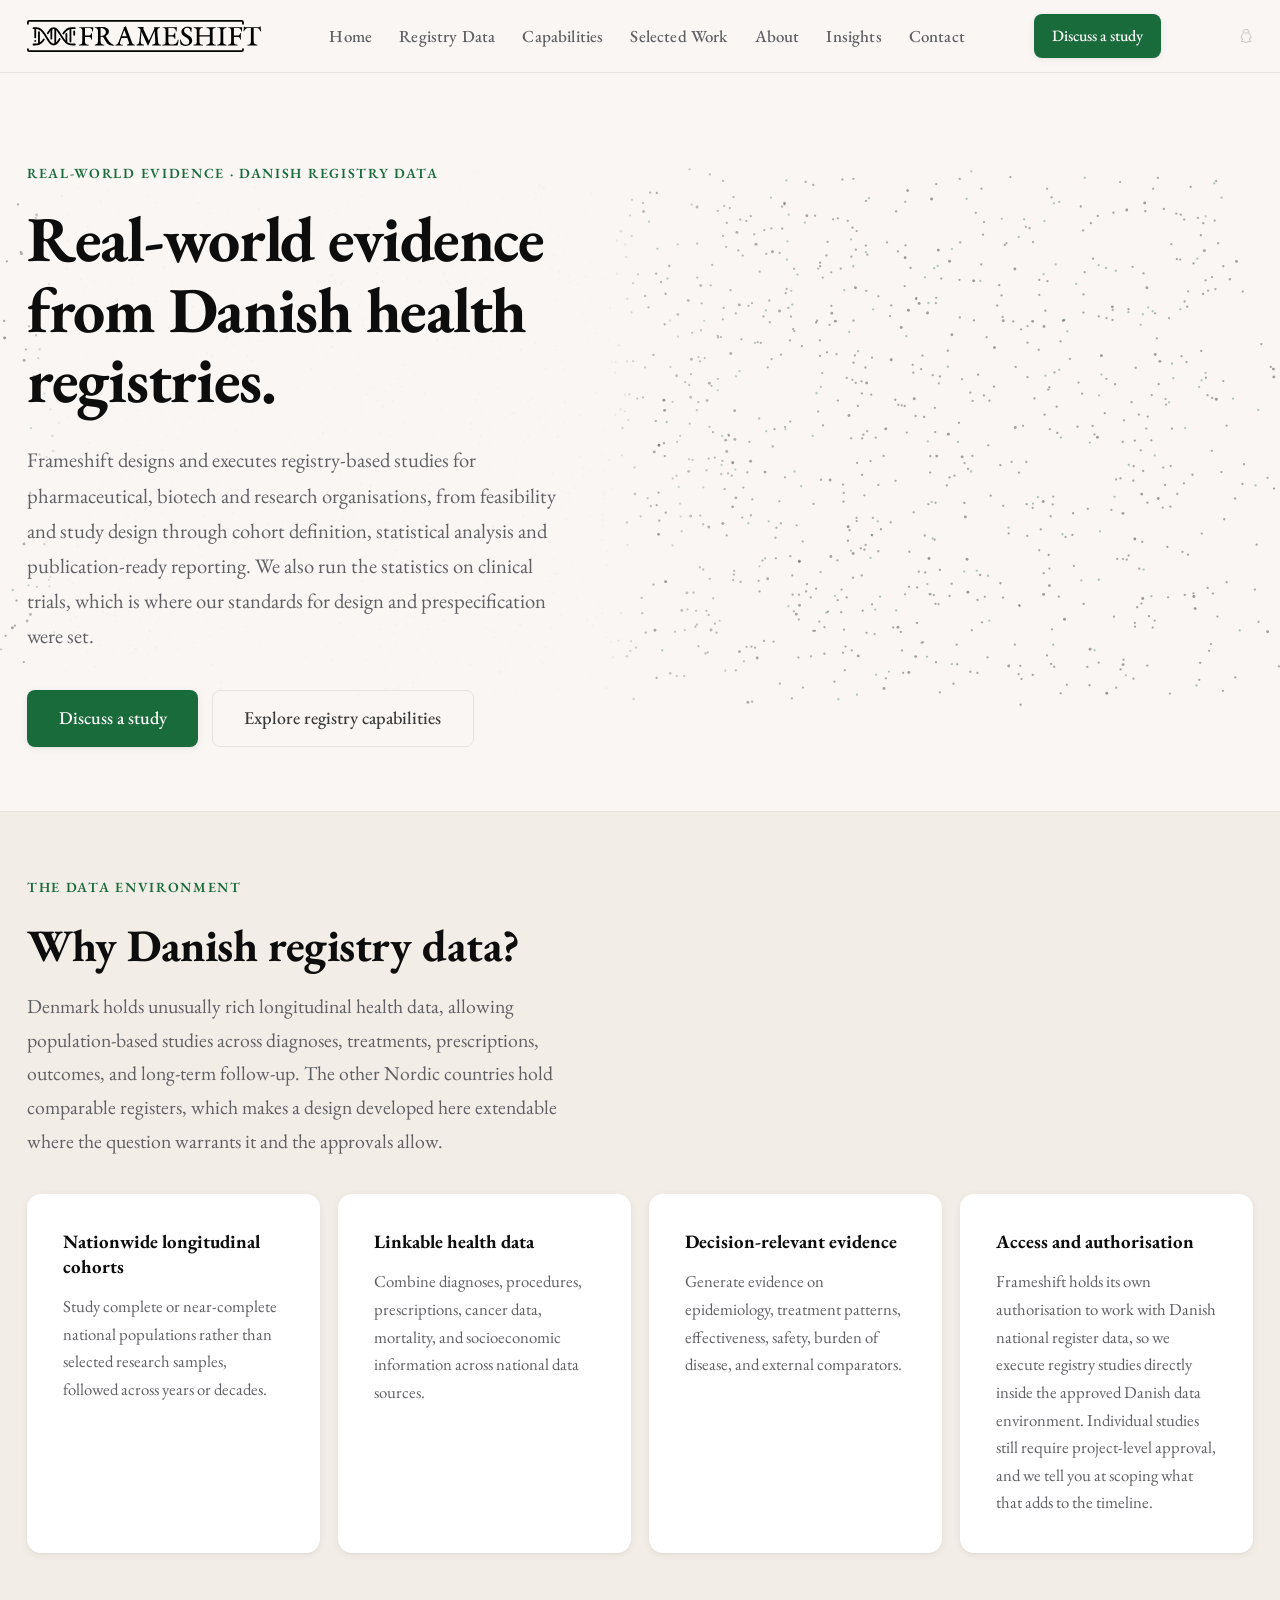
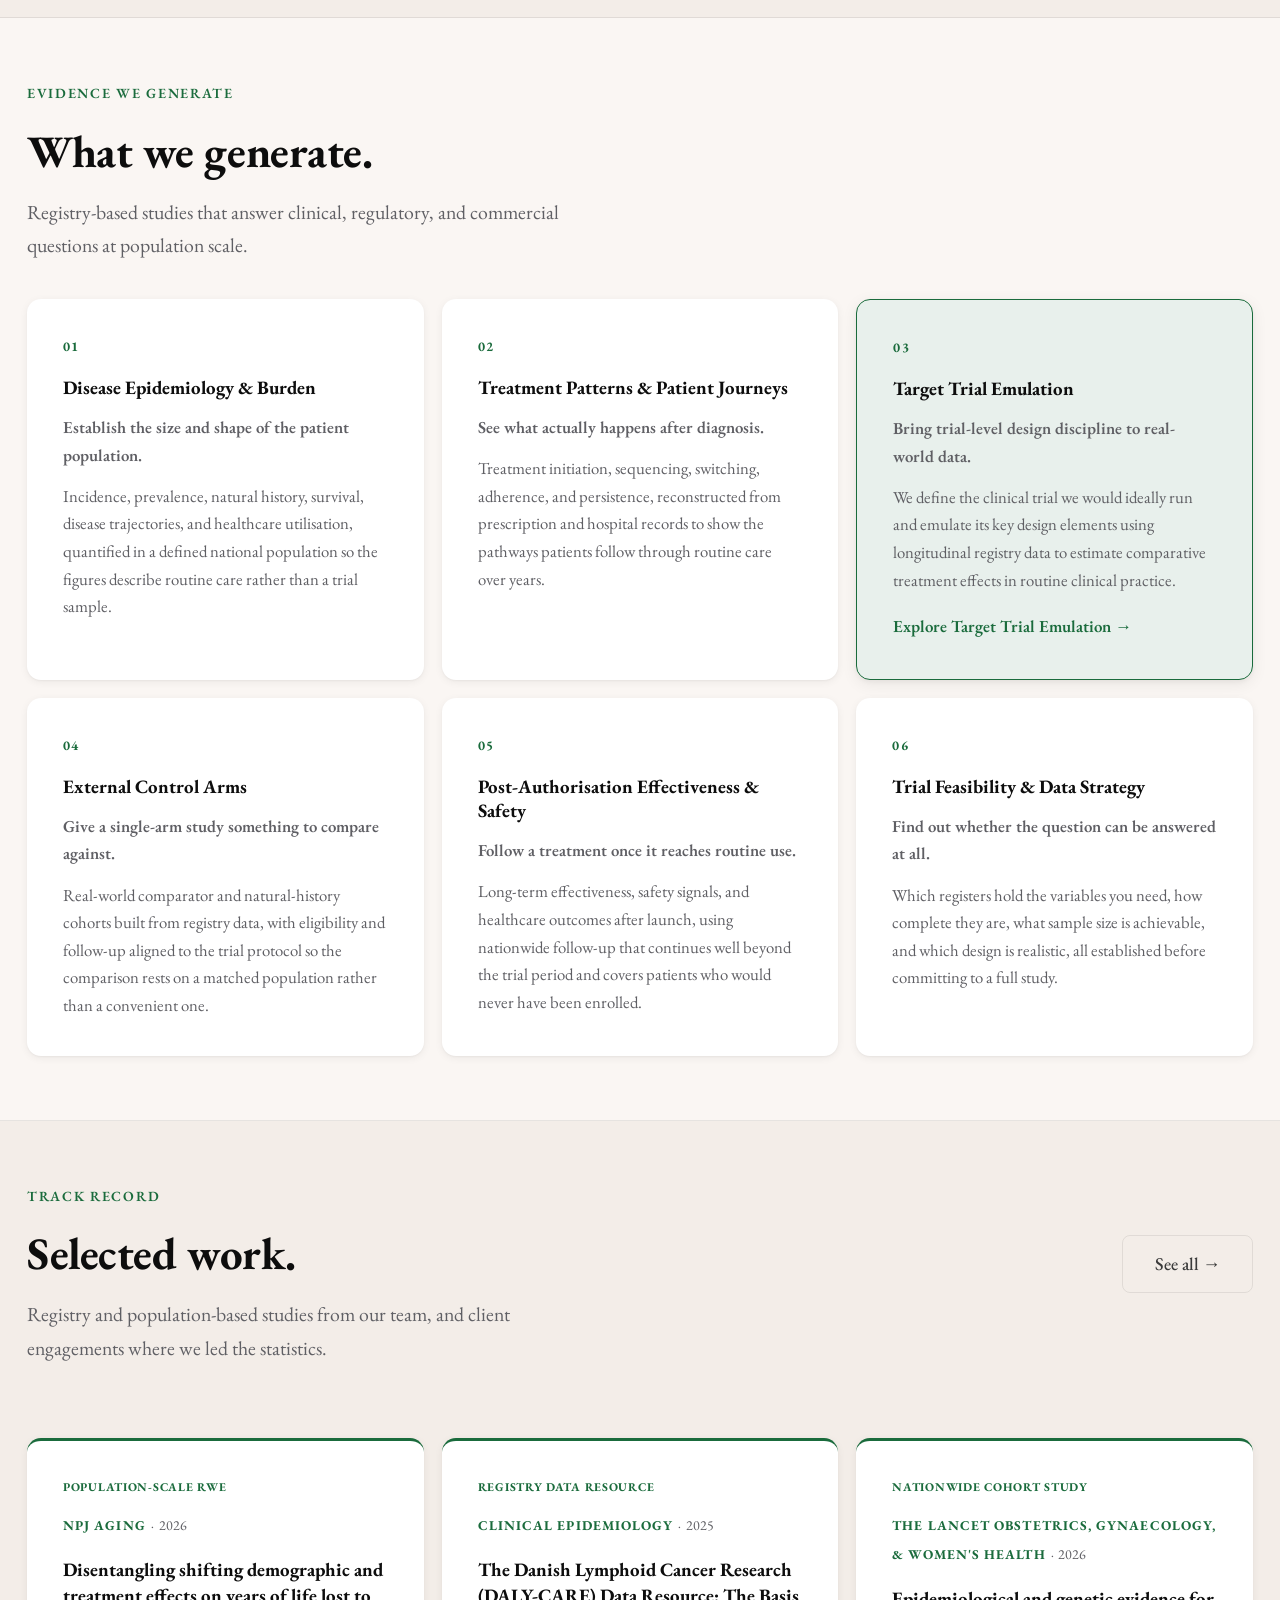
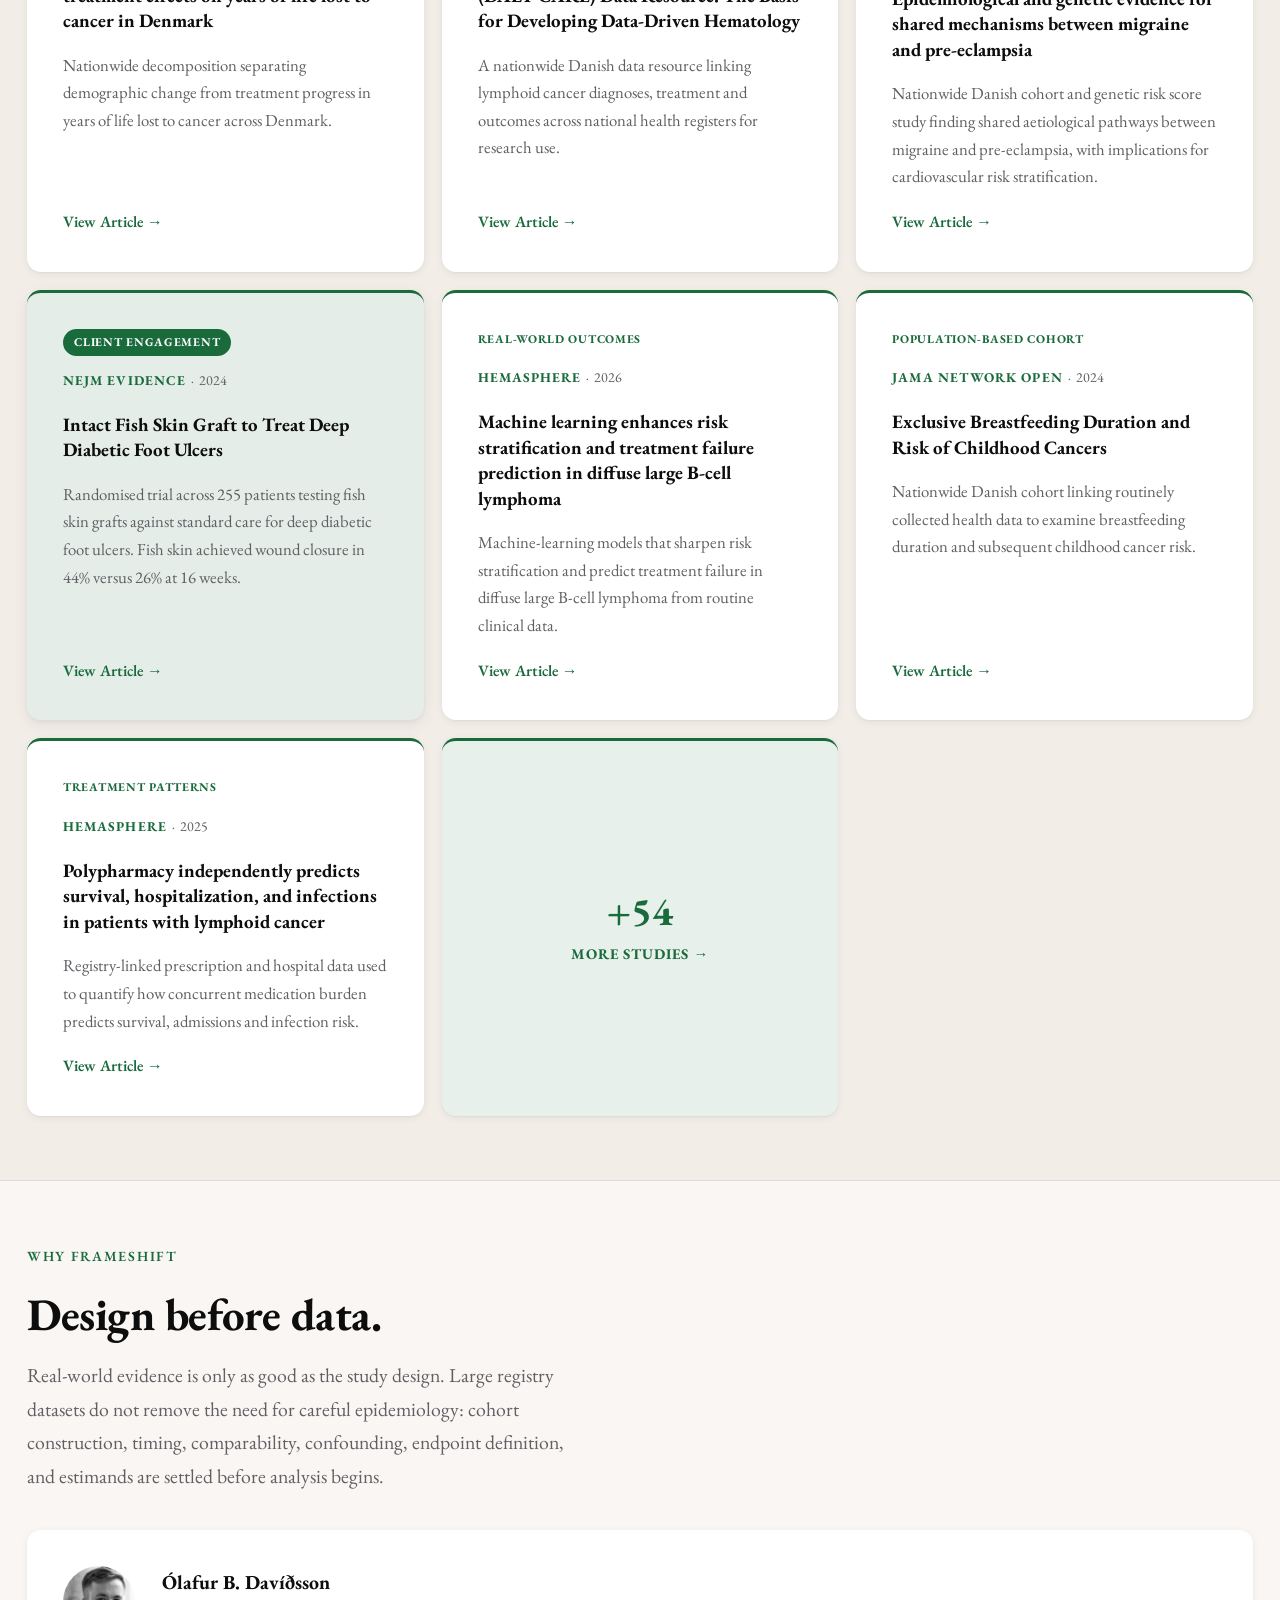
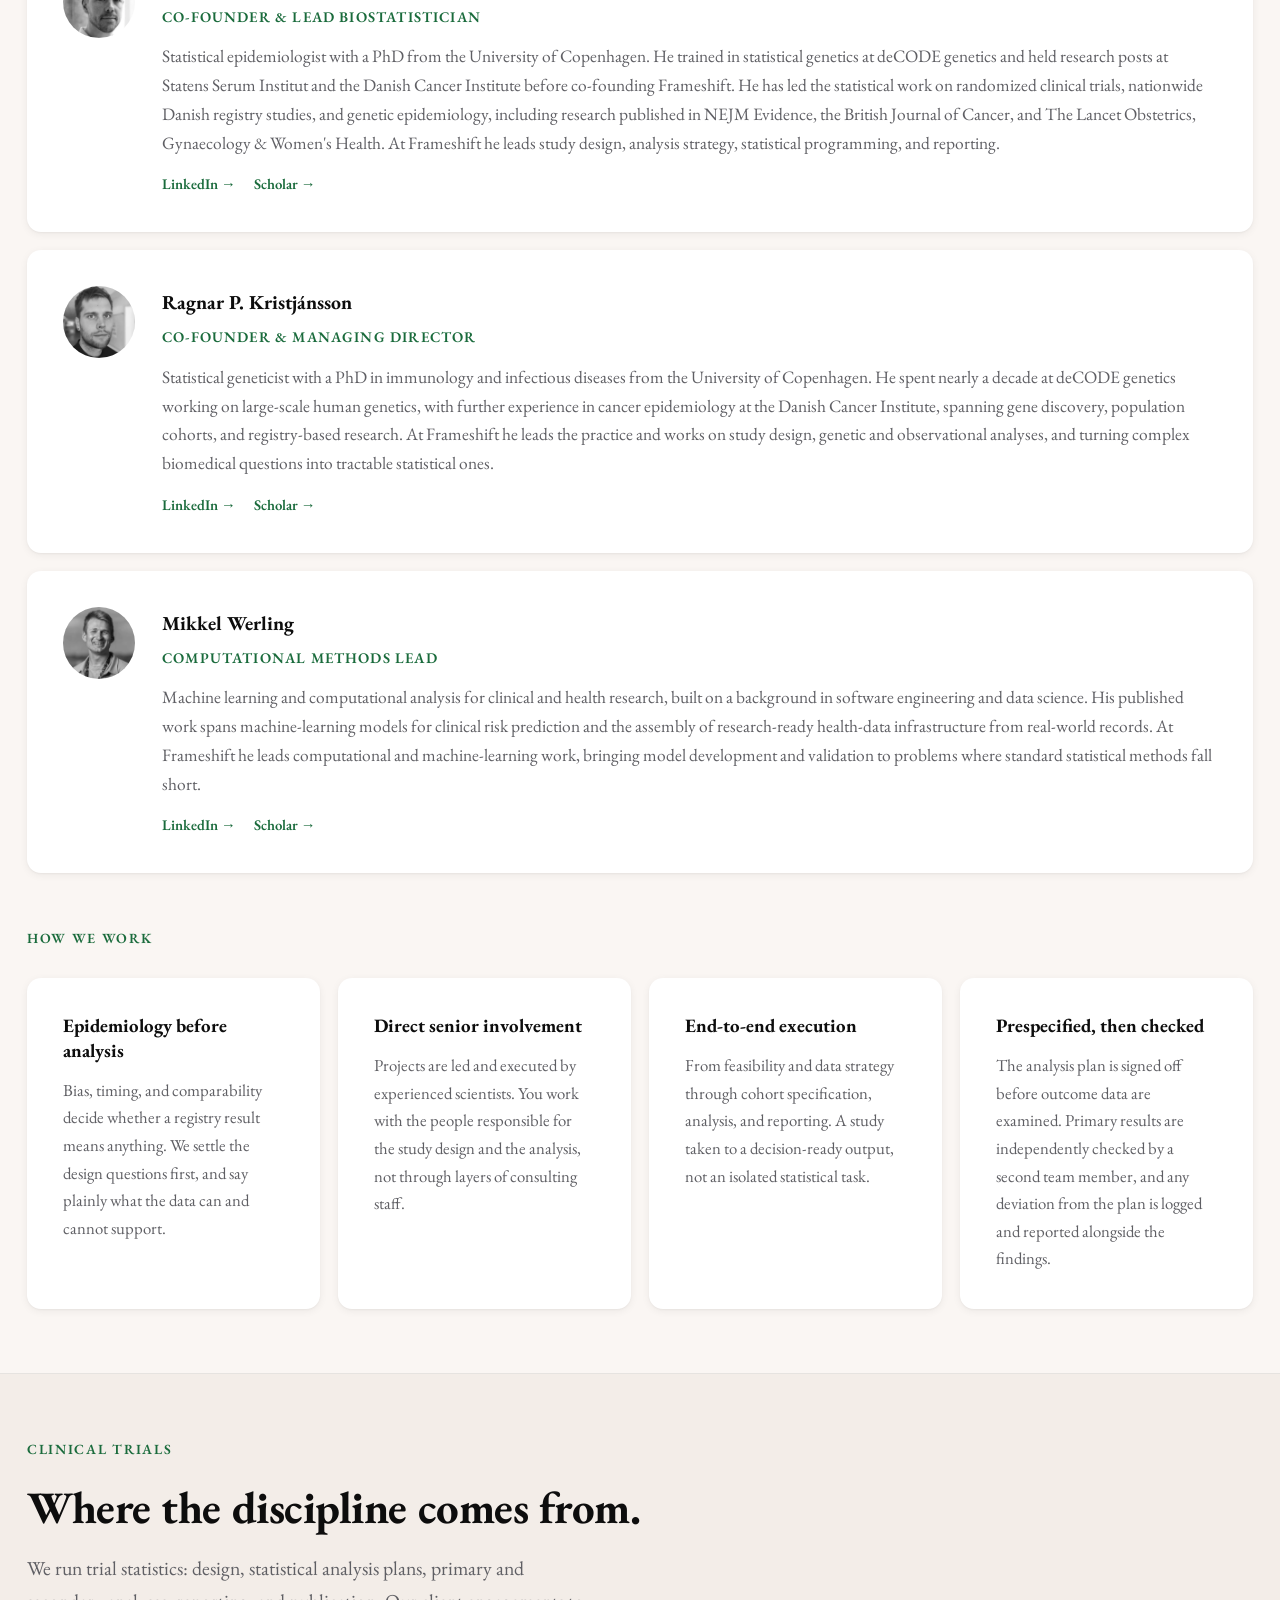
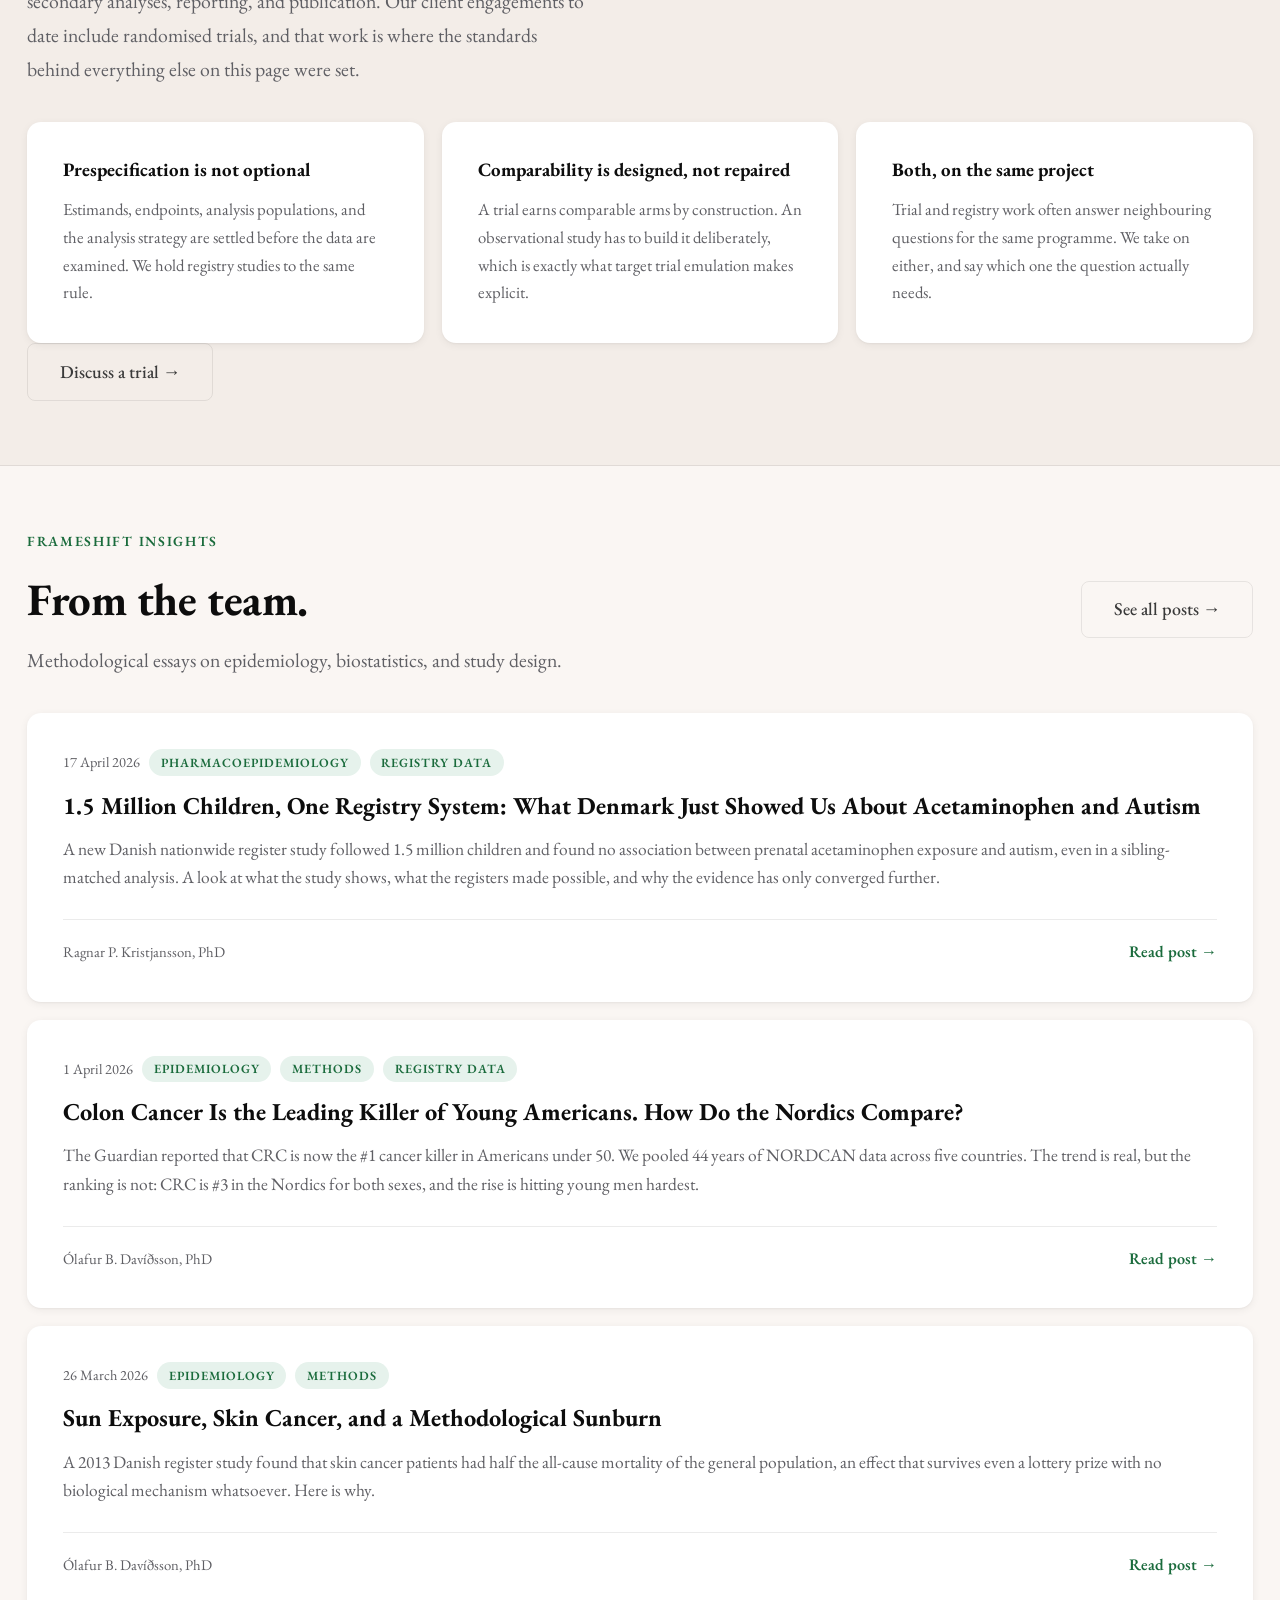
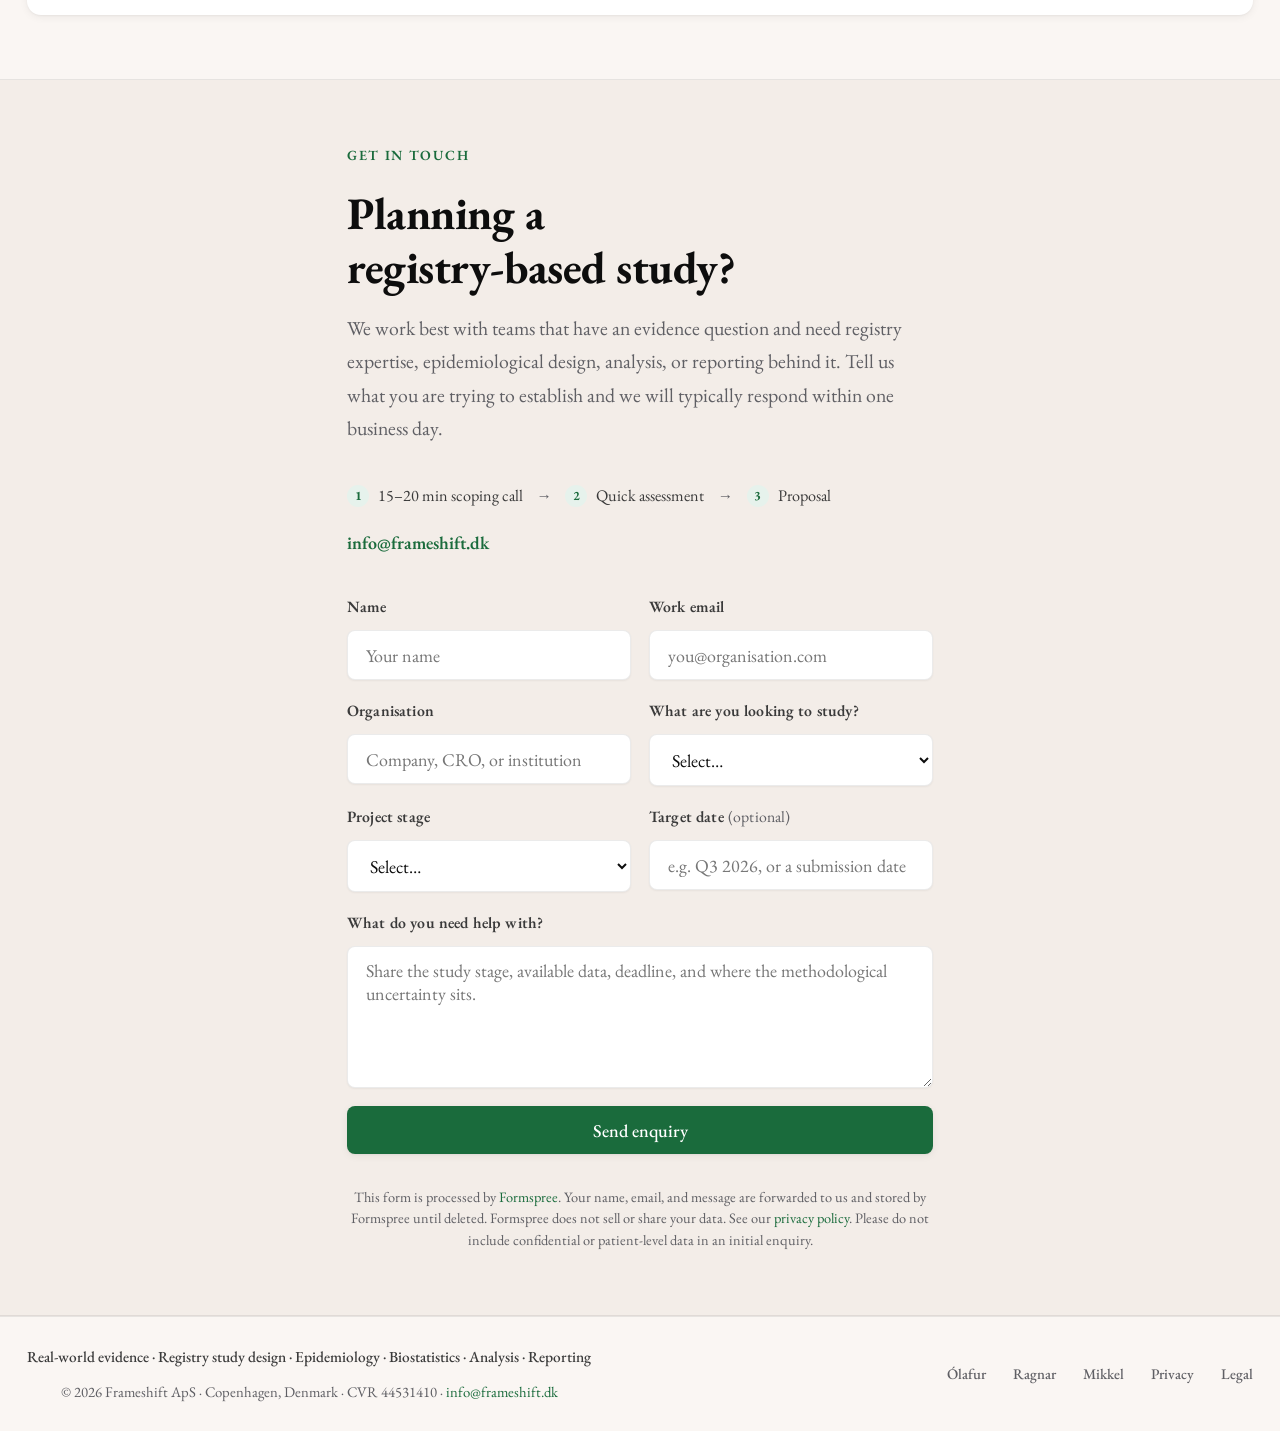
==== index.html @ d69891e0 "Fix two page-breaking defects and remove an overclaiming sentence Two P0s found by an independent sw" ====
<!DOCTYPE html>
<html lang="en">
<head>
<meta charset="UTF-8">
<meta name="viewport" content="width=device-width, initial-scale=1.0">
<meta name="description" content="Frameshift generates real-world evidence from Danish health registries, with particular expertise in target trial emulation and trial-inspired observational study design.">
<title>Danish Registry Studies & Real-World Evidence | Frameshift</title>
<link rel="canonical" href="https://frameshift.dk/">
<link rel="stylesheet" href="styles.css">
<link rel="icon" type="image/x-icon" href="favicon.ico">
<link rel="icon" type="image/png" sizes="32x32" href="favicon-32.png">
<link rel="apple-touch-icon" href="apple-touch-icon.png">
<meta property="og:title" content="Danish Registry Studies & Real-World Evidence | Frameshift">
<meta property="og:description" content="Frameshift generates real-world evidence from Danish health registries, with particular expertise in target trial emulation and trial-inspired observational study design.">
<meta property="og:type" content="website">
<meta property="og:url" content="https://frameshift.dk/">
<meta property="og:image" content="https://frameshift.dk/apple-touch-icon.png">

<!-- ─── ANIMATION ADDITIONS ONLY ─── -->
<style>
/* ---------- Nav scroll state ---------- */
.site-header {
  transition:
    background 0.35s ease,
    box-shadow 0.35s ease,
    border-color 0.35s ease;
}
.site-header.scrolled {
  background: rgba(250, 246, 243, 0.97);
  box-shadow: 0 2px 20px rgba(0, 0, 0, 0.07);
  border-bottom-color: rgba(0, 0, 0, 0.13);
}

/* ---------- Scroll-reveal ---------- */
.reveal {
  opacity: 0;
  transform: translateY(44px);
  transition: opacity 0.7s cubic-bezier(0.22, 1, 0.36, 1),
              transform 0.7s cubic-bezier(0.22, 1, 0.36, 1);
}
.reveal.visible {
  opacity: 1;
  transform: none;
}
/* Stagger helpers */
.reveal-d1 { transition-delay: 0.12s; }
.reveal-d2 { transition-delay: 0.24s; }
.reveal-d3 { transition-delay: 0.36s; }

/* ---------- Card hover lift ---------- */
.team-card,
.why-card,
.post-card,
.research-card,
.service-card {
  transition:
    transform 0.28s cubic-bezier(0.22, 1, 0.36, 1),
    box-shadow 0.28s cubic-bezier(0.22, 1, 0.36, 1);
}

.team-card:hover,
.post-card:hover,
.research-card:hover {
  transform: translateY(-10px);
  box-shadow: 0 20px 48px rgba(28, 28, 26, 0.14);
}

.why-card:hover,
.service-card:hover {
  transform: translateY(-6px);
  box-shadow: 0 14px 32px rgba(28, 28, 26, 0.11);
}
</style>
<!-- Without JS the reveal observer never runs and everything below the hero
     would stay at opacity:0. Show it all instead. -->
<noscript><style>.reveal{opacity:1!important;transform:none!important}</style></noscript>
<!-- ─────────────────────────────────── -->
</head>
<body>

<header class="site-header">
  <div class="container">
    <a href="#home" class="site-logo">
      <img src="logo.svg" alt="Frameshift">
    </a>
    <button class="nav-toggle" aria-label="Toggle navigation">
      <span></span><span></span><span></span>
    </button>
    <nav class="site-nav">
      <a href="#home">Home</a>
      <a href="#registry-data">Registry Data</a>
      <a href="#services">Capabilities</a>
      <a href="#research">Selected Work</a>
      <a href="#about">About</a>
      <a href="#posts">Insights</a>
      <a href="#contact">Contact</a>
      <a class="nav-mobile-cta" href="#contact">Discuss a study</a>
    </nav>
    <a href="#contact" class="btn btn--primary nav-cta">Discuss a study</a>
    <button class="ghost-toggle" aria-label="Toggle dark mode">
      <img src="ghost.webp" alt="">
    </button>
  </div>
</header>

<!-- HOME -->
<section id="home" class="hero">
  <div class="hero-visual" aria-hidden="true">
    <!-- Animated particle canvas mounts here when JS + wide-enough viewport. -->
    <div id="hero-anim" class="hero-anim"></div>
    <!-- Fallback for no-JS / mobile: a static bell curve echoing the animation. Hidden by hero-mount.js when canvas mounts. -->
    <img src="hero-bell.png" alt="" loading="lazy">
  </div>
  <div class="container hero-layout">
    <div class="hero-content">
      <p class="eyebrow">Real-world evidence · Danish registry data</p>
      <h1 class="hero-title">Real-world evidence from Danish health registries.</h1>
      <p class="hero-sub">Frameshift designs and executes registry-based studies for pharmaceutical, biotech and research organisations, from feasibility and study design through cohort definition, statistical analysis and publication-ready reporting. We also run the statistics on clinical trials, which is where our standards for design and prespecification were set.</p>
      <div class="hero-actions">
        <a href="#contact" class="btn btn--primary">Discuss a study</a>
        <a href="#registry-data" class="btn btn--ghost">Explore registry capabilities</a>
      </div>
    </div>
  </div>
</section>

<!-- REGISTRY DATA -->
<section id="registry-data" class="section section--tinted">
  <div class="container">
    <p class="eyebrow">The data environment</p>
    <h2 class="section-title">Why Danish registry data?</h2>
    <p class="section-lead">Denmark holds unusually rich longitudinal health data, allowing population-based studies across diagnoses, treatments, prescriptions, outcomes, and long-term follow-up. The other Nordic countries hold comparable registers, which makes a design developed here extendable where the question warrants it and the approvals allow.</p>
    <div class="why-grid">
      <div class="why-card reveal">
        <h3>Nationwide longitudinal cohorts</h3>
        <p>Study complete or near-complete national populations rather than selected research samples, followed across years or decades.</p>
      </div>
      <div class="why-card reveal reveal-d1">
        <h3>Linkable health data</h3>
        <p>Combine diagnoses, procedures, prescriptions, cancer data, mortality, and socioeconomic information across national data sources.</p>
      </div>
      <div class="why-card reveal reveal-d2">
        <h3>Decision-relevant evidence</h3>
        <p>Generate evidence on epidemiology, treatment patterns, effectiveness, safety, burden of disease, and external comparators.</p>
      </div>
      <div class="why-card reveal reveal-d3">
        <h3>Access and authorisation</h3>
        <p>Frameshift holds its own authorisation to work with Danish national register data, so we execute registry studies directly inside the approved Danish data environment. Individual studies still require project-level approval, and we tell you at scoping what that adds to the timeline.</p>
      </div>
    </div>
  </div>
</section>

<!-- SERVICES -->
<section id="services" class="section">
  <div class="container">
    <p class="eyebrow">Evidence we generate</p>
    <h2 class="section-title">What we generate.</h2>
    <p class="section-lead">Registry-based studies that answer clinical, regulatory, and commercial questions at population scale.</p>
    <div class="services-grid">
      <div class="service-card reveal">
        <span class="service-num">01</span>
        <h3>Disease Epidemiology &amp; Burden</h3>
        <p class="service-lead">Establish the size and shape of the patient population.</p>
        <p>Incidence, prevalence, natural history, survival, disease trajectories, and healthcare utilisation, quantified in a defined national population so the figures describe routine care rather than a trial sample.</p>
      </div>
      <div class="service-card reveal reveal-d1">
        <span class="service-num">02</span>
        <h3>Treatment Patterns &amp; Patient Journeys</h3>
        <p class="service-lead">See what actually happens after diagnosis.</p>
        <p>Treatment initiation, sequencing, switching, adherence, and persistence, reconstructed from prescription and hospital records to show the pathways patients follow through routine care over years.</p>
      </div>
      <div class="service-card service-card--featured reveal reveal-d2">
        <span class="service-num">03</span>
        <h3>Target Trial Emulation</h3>
        <p class="service-lead">Bring trial-level design discipline to real-world data.</p>
        <p>We define the clinical trial we would ideally run and emulate its key design elements using longitudinal registry data to estimate comparative treatment effects in routine clinical practice.</p>
        <a class="service-cta" href="target-trial-emulation/">Explore Target Trial Emulation &rarr;</a>
      </div>
      <div class="service-card reveal">
        <span class="service-num">04</span>
        <h3>External Control Arms</h3>
        <p class="service-lead">Give a single-arm study something to compare against.</p>
        <p>Real-world comparator and natural-history cohorts built from registry data, with eligibility and follow-up aligned to the trial protocol so the comparison rests on a matched population rather than a convenient one.</p>
      </div>
      <div class="service-card reveal reveal-d1">
        <span class="service-num">05</span>
        <h3>Post-Authorisation Effectiveness &amp; Safety</h3>
        <p class="service-lead">Follow a treatment once it reaches routine use.</p>
        <p>Long-term effectiveness, safety signals, and healthcare outcomes after launch, using nationwide follow-up that continues well beyond the trial period and covers patients who would never have been enrolled.</p>
      </div>
      <div class="service-card reveal reveal-d2">
        <span class="service-num">06</span>
        <h3>Trial Feasibility &amp; Data Strategy</h3>
        <p class="service-lead">Find out whether the question can be answered at all.</p>
        <p>Which registers hold the variables you need, how complete they are, what sample size is achievable, and which design is realistic, all established before committing to a full study.</p>
      </div>
    </div>
  </div>
</section>

<!-- RESEARCH -->
<section id="research" class="section section--tinted">
  <div class="container">
    <p class="eyebrow">Track record</p>
    <div class="section-header-row">
      <div>
        <h2 class="section-title">Selected work.</h2>
        <p class="section-lead">Registry and population-based studies from our team, and client engagements where we led the statistics.</p>
      </div>
      <a href="selected-work.html" class="btn btn--ghost btn--see-all">See all →</a>
    </div>

    <div class="research-grid">
        <div class="research-card reveal">
          <div class="research-meta">
            <div class="research-venue"><span class="research-journal">npj Aging</span><span class="research-year">2026</span></div>
            <span class="research-type">Population-scale RWE</span>
          </div>
          <h3 class="research-title">Disentangling shifting demographic and treatment effects on years of life lost to cancer in Denmark</h3>
          <p class="research-summary">Nationwide decomposition separating demographic change from treatment progress in years of life lost to cancer across Denmark.</p>
          <a class="research-link" href="https://doi.org/10.1038/s41514-026-00420-7" target="_blank" rel="noopener">View Article →</a>
        </div>
        <div class="research-card reveal reveal-d1">
          <div class="research-meta">
            <div class="research-venue"><span class="research-journal">Clinical Epidemiology</span><span class="research-year">2025</span></div>
            <span class="research-type">Registry data resource</span>
          </div>
          <h3 class="research-title">The Danish Lymphoid Cancer Research (DALY-CARE) Data Resource: The Basis for Developing Data-Driven Hematology</h3>
          <p class="research-summary">A nationwide Danish data resource linking lymphoid cancer diagnoses, treatment and outcomes across national health registers for research use.</p>
          <a class="research-link" href="https://doi.org/10.2147/CLEP.S479672" target="_blank" rel="noopener">View Article →</a>
        </div>
        <div class="research-card reveal reveal-d2">
          <div class="research-meta">
            <div class="research-venue"><span class="research-journal">The Lancet Obstetrics, Gynaecology, &amp; Women's Health</span><span class="research-year">2026</span></div>
            <span class="research-type">Nationwide cohort study</span>
          </div>
          <h3 class="research-title">Epidemiological and genetic evidence for shared mechanisms between migraine and pre-eclampsia</h3>
          <p class="research-summary">Nationwide Danish cohort and genetic risk score study finding shared aetiological pathways between migraine and pre-eclampsia, with implications for cardiovascular risk stratification.</p>
          <a class="research-link" href="https://doi.org/10.1016/S3050-5038(25)00114-1" target="_blank" rel="noopener">View Article →</a>
        </div>
        <div class="research-card research-card--engagement reveal reveal-d3">
          <div class="research-meta">
            <div class="research-venue"><span class="research-journal">NEJM Evidence</span><span class="research-year">2024</span></div>
            <span class="research-role">Client engagement</span>
          </div>
          <h3 class="research-title">Intact Fish Skin Graft to Treat Deep Diabetic Foot Ulcers</h3>
          <p class="research-summary">Randomised trial across 255 patients testing fish skin grafts against standard care for deep diabetic foot ulcers. Fish skin achieved wound closure in 44% versus 26% at 16 weeks.</p>
          <a class="research-link" href="https://doi.org/10.1056/EVIDoa2400171" target="_blank" rel="noopener">View Article →</a>
        </div>
        <div class="research-card reveal">
          <div class="research-meta">
            <div class="research-venue"><span class="research-journal">HemaSphere</span><span class="research-year">2026</span></div>
            <span class="research-type">Real-world outcomes</span>
          </div>
          <h3 class="research-title">Machine learning enhances risk stratification and treatment failure prediction in diffuse large B-cell lymphoma</h3>
          <p class="research-summary">Machine-learning models that sharpen risk stratification and predict treatment failure in diffuse large B-cell lymphoma from routine clinical data.</p>
          <a class="research-link" href="https://doi.org/10.1002/hem3.70336" target="_blank" rel="noopener">View Article →</a>
        </div>
        <div class="research-card reveal reveal-d1">
          <div class="research-meta">
            <div class="research-venue"><span class="research-journal">JAMA Network Open</span><span class="research-year">2024</span></div>
            <span class="research-type">Population-based cohort</span>
          </div>
          <h3 class="research-title">Exclusive Breastfeeding Duration and Risk of Childhood Cancers</h3>
          <p class="research-summary">Nationwide Danish cohort linking routinely collected health data to examine breastfeeding duration and subsequent childhood cancer risk.</p>
          <a class="research-link" href="https://doi.org/10.1001/jamanetworkopen.2024.3115" target="_blank" rel="noopener">View Article →</a>
        </div>
        <div class="research-card reveal reveal-d2">
          <div class="research-meta">
            <div class="research-venue"><span class="research-journal">HemaSphere</span><span class="research-year">2025</span></div>
            <span class="research-type">Treatment patterns</span>
          </div>
          <h3 class="research-title">Polypharmacy independently predicts survival, hospitalization, and infections in patients with lymphoid cancer</h3>
          <p class="research-summary">Registry-linked prescription and hospital data used to quantify how concurrent medication burden predicts survival, admissions and infection risk.</p>
          <a class="research-link" href="https://doi.org/10.1002/hem3.70172" target="_blank" rel="noopener">View Article →</a>
        </div>
        <a class="research-card research-card--more reveal reveal-d3" href="selected-work.html">
          <span class="more-count">+54</span>
          <span class="more-label">more studies &rarr;</span>
        </a>
    </div>
  </div>
</section>

<!-- ABOUT -->
<section id="about" class="section">
  <div class="container">
    <p class="eyebrow">Why Frameshift</p>
    <h2 class="section-title">Design before data.</h2>
    <p class="section-lead">Real-world evidence is only as good as the study design. Large registry datasets do not remove the need for careful epidemiology: cohort construction, timing, comparability, confounding, endpoint definition, and estimands are settled before analysis begins.</p>

    <div class="team-grid">
      <div class="team-card reveal reveal-d1">
        <img class="team-avatar" loading="lazy" src="team-olafur.webp" alt="Ólafur B. Davíðsson">
        <div class="team-info">
          <h3>Ólafur B. Davíðsson</h3>
          <span class="team-role">Co-Founder &amp; Lead Biostatistician</span>
          <p>Statistical epidemiologist with a PhD from the University of Copenhagen. He trained in statistical genetics at deCODE genetics and held research posts at Statens Serum Institut and the Danish Cancer Institute before co-founding Frameshift. He has led the statistical work on randomized clinical trials, nationwide Danish registry studies, and genetic epidemiology, including research published in NEJM Evidence, the British Journal of Cancer, and The Lancet Obstetrics, Gynaecology &amp; Women's Health. At Frameshift he leads study design, analysis strategy, statistical programming, and reporting.</p>
          <div class="team-links">
            <a class="team-linkedin" href="https://www.linkedin.com/in/olafurbirgir/" target="_blank" rel="noopener">LinkedIn →</a>
            <a class="team-linkedin" href="https://scholar.google.com/citations?user=dEJX3rcAAAAJ" target="_blank" rel="noopener">Scholar →</a>
          </div>
        </div>
      </div>
      <div class="team-card reveal reveal-d2">
        <img class="team-avatar" loading="lazy" src="team-ragnar.webp" alt="Ragnar P. Kristjánsson">
        <div class="team-info">
          <h3>Ragnar P. Kristjánsson</h3>
          <span class="team-role">Co-Founder &amp; Managing Director</span>
          <p>Statistical geneticist with a PhD in immunology and infectious diseases from the University of Copenhagen. He spent nearly a decade at deCODE genetics working on large-scale human genetics, with further experience in cancer epidemiology at the Danish Cancer Institute, spanning gene discovery, population cohorts, and registry-based research. At Frameshift he leads the practice and works on study design, genetic and observational analyses, and turning complex biomedical questions into tractable statistical ones.</p>
          <div class="team-links">
            <a class="team-linkedin" href="https://www.linkedin.com/in/ragnarpk/" target="_blank" rel="noopener">LinkedIn →</a>
            <a class="team-linkedin" href="https://scholar.google.com/citations?user=UzdcPIMAAAAJ" target="_blank" rel="noopener">Scholar →</a>
          </div>
        </div>
      </div>
      <div class="team-card reveal reveal-d3">
        <img class="team-avatar" loading="lazy" src="team-mikkel.webp" alt="Mikkel Werling">
        <div class="team-info">
          <h3>Mikkel Werling</h3>
          <span class="team-role">Computational Methods Lead</span>
          <p>Machine learning and computational analysis for clinical and health research, built on a background in software engineering and data science. His published work spans machine-learning models for clinical risk prediction and the assembly of research-ready health-data infrastructure from real-world records. At Frameshift he leads computational and machine-learning work, bringing model development and validation to problems where standard statistical methods fall short.</p>
          <div class="team-links">
            <a class="team-linkedin" href="https://www.linkedin.com/in/mikkel-werling-a200202ba/" target="_blank" rel="noopener">LinkedIn →</a>
            <a class="team-linkedin" href="https://scholar.google.com/citations?user=K4Uw3h0AAAAJ" target="_blank" rel="noopener">Scholar →</a>
          </div>
        </div>
      </div>
    </div>

    <h3 class="about-sub-heading">How we work</h3>
    <div class="why-grid">
      <div class="why-card reveal">
        <h3>Epidemiology before analysis</h3>
        <p>Bias, timing, and comparability decide whether a registry result means anything. We settle the design questions first, and say plainly what the data can and cannot support.</p>
      </div>
      <div class="why-card reveal reveal-d1">
        <h3>Direct senior involvement</h3>
        <p>Projects are led and executed by experienced scientists. You work with the people responsible for the study design and the analysis, not through layers of consulting staff.</p>
      </div>
      <div class="why-card reveal reveal-d2">
        <h3>End-to-end execution</h3>
        <p>From feasibility and data strategy through cohort specification, analysis, and reporting. A study taken to a decision-ready output, not an isolated statistical task.</p>
      </div>
      <div class="why-card reveal reveal-d3">
        <h3>Prespecified, then checked</h3>
        <p>The analysis plan is signed off before outcome data are examined. Primary results are independently checked by a second team member, and any deviation from the plan is logged and reported alongside the findings.</p>
      </div>
    </div>
  </div>
</section>

<!-- TRIALS -->
<section id="trials" class="section section--tinted">
  <div class="container">
    <p class="eyebrow">Clinical trials</p>
    <h2 class="section-title">Where the discipline comes from.</h2>
    <p class="section-lead">We run trial statistics: design, statistical analysis plans, primary and secondary analyses, reporting, and publication. Our client engagements to date include randomised trials, and that work is where the standards behind everything else on this page were set.</p>
    <div class="why-grid">
      <div class="why-card reveal">
        <h3>Prespecification is not optional</h3>
        <p>Estimands, endpoints, analysis populations, and the analysis strategy are settled before the data are examined. We hold registry studies to the same rule.</p>
      </div>
      <div class="why-card reveal reveal-d1">
        <h3>Comparability is designed, not repaired</h3>
        <p>A trial earns comparable arms by construction. An observational study has to build it deliberately, which is exactly what target trial emulation makes explicit.</p>
      </div>
      <div class="why-card reveal reveal-d2">
        <h3>Both, on the same project</h3>
        <p>Trial and registry work often answer neighbouring questions for the same programme. We take on either, and say which one the question actually needs.</p>
      </div>
    </div>
    <div class="hero-actions">
      <a href="#contact" class="btn btn--ghost">Discuss a trial &rarr;</a>
    </div>
  </div>
</section>

<!-- POSTS -->
<section id="posts" class="section">
  <div class="container">
    <p class="eyebrow">Frameshift Insights</p>
    <div class="section-header-row">
      <div>
        <h2 class="section-title">From the team.</h2>
        <p class="section-lead">Methodological essays on epidemiology, biostatistics, and study design.</p>
      </div>
      <a href="posts/" class="btn btn--ghost btn--see-all">See all posts →</a>
    </div>
    <div class="posts">
      <article class="post-card reveal">
        <div class="post-meta">
          <span class="post-date">17 April 2026</span>
          <span class="post-tag">Pharmacoepidemiology</span>
          <span class="post-tag">Registry Data</span>
        </div>
        <h3 class="post-title">
          <a href="posts/danish-registers-acetaminophen-autism.html">1.5 Million Children, One Registry System: What Denmark Just Showed Us About Acetaminophen and Autism</a>
        </h3>
        <p class="post-excerpt">A new Danish nationwide register study followed 1.5 million children and found no association between prenatal acetaminophen exposure and autism, even in a sibling-matched analysis. A look at what the study shows, what the registers made possible, and why the evidence has only converged further.</p>
        <div class="post-footer">
          <span class="post-author">Ragnar P. Kristjansson, PhD</span>
          <a href="posts/danish-registers-acetaminophen-autism.html" class="read-more">Read post →</a>
        </div>
      </article>
      <article class="post-card reveal reveal-d1">
        <div class="post-meta">
          <span class="post-date">1 April 2026</span>
          <span class="post-tag">Epidemiology</span>
          <span class="post-tag">Methods</span>
          <span class="post-tag">Registry Data</span>
        </div>
        <h3 class="post-title">
          <a href="posts/crc-leading-killer.html">Colon Cancer Is the Leading Killer of Young Americans. How Do the Nordics Compare?</a>
        </h3>
        <p class="post-excerpt">The Guardian reported that CRC is now the #1 cancer killer in Americans under 50. We pooled 44 years of NORDCAN data across five countries. The trend is real, but the ranking is not: CRC is #3 in the Nordics for both sexes, and the rise is hitting young men hardest.</p>
        <div class="post-footer">
          <span class="post-author">Ólafur B. Davíðsson, PhD</span>
          <a href="posts/crc-leading-killer.html" class="read-more">Read post →</a>
        </div>
      </article>
      <article class="post-card reveal reveal-d2">
        <div class="post-meta">
          <span class="post-date">26 March 2026</span>
          <span class="post-tag">Epidemiology</span>
          <span class="post-tag">Methods</span>
        </div>
        <h3 class="post-title">
          <a href="posts/immortal-time-bias.html">Sun Exposure, Skin Cancer, and a Methodological Sunburn</a>
        </h3>
        <p class="post-excerpt">A 2013 Danish register study found that skin cancer patients had half the all-cause mortality of the general population, an effect that survives even a lottery prize with no biological mechanism whatsoever. Here is why.</p>
        <div class="post-footer">
          <span class="post-author">Ólafur B. Davíðsson, PhD</span>
          <a href="posts/immortal-time-bias.html" class="read-more">Read post →</a>
        </div>
      </article>
    </div>
  </div>
</section>

<!-- CONTACT -->
<section id="contact" class="section section--tinted">
  <div class="container container--narrow">
    <p class="eyebrow">Get in touch</p>
    <h2 class="section-title">Planning a<br>registry-based study?</h2>
    <p class="section-lead">We work best with teams that have an evidence question and need registry expertise, epidemiological design, analysis, or reporting behind it. Tell us what you are trying to establish and we will typically respond within one business day.</p>
    <div class="contact-meta">
      <div class="contact-steps">
        <span class="contact-step"><span class="step-num">1</span> 15–20 min scoping call</span>
        <span class="contact-arrow">→</span>
        <span class="contact-step"><span class="step-num">2</span> Quick assessment</span>
        <span class="contact-arrow">→</span>
        <span class="contact-step"><span class="step-num">3</span> Proposal</span>
      </div>
      <a href="mailto:info@frameshift.dk" class="contact-email">info@frameshift.dk</a>
    </div>
    <form class="contact-form" action="https://formspree.io/f/mkokjgzd" method="POST">
      <div class="form-row">
        <div class="form-group">
          <label for="name">Name</label>
          <input type="text" id="name" name="name" placeholder="Your name" required>
        </div>
        <div class="form-group">
          <label for="email">Work email</label>
          <input type="email" id="email" name="_replyto" placeholder="you@organisation.com" required>
        </div>
      </div>
      <div class="form-row">
        <div class="form-group">
          <label for="organisation">Organisation</label>
          <input type="text" id="organisation" name="organisation" placeholder="Company, CRO, or institution">
        </div>
        <div class="form-group">
          <label for="project-type">What are you looking to study?</label>
          <select id="project-type" name="project-type">
            <option value="" selected disabled>Select…</option>
            <option>Registry / RWE study</option>
            <option>Feasibility assessment</option>
            <option>Burden of disease</option>
            <option>Treatment patterns</option>
            <option>Comparative effectiveness / safety</option>
            <option>External comparator</option>
            <option>Post-market evidence</option>
            <option>Clinical trial biostatistics</option>
            <option>Other</option>
          </select>
        </div>
      </div>
      <div class="form-row">
        <div class="form-group">
          <label for="project-stage">Project stage</label>
          <select id="project-stage" name="project-stage">
            <option value="" selected disabled>Select…</option>
            <option>Early / planning</option>
            <option>Protocol or SAP in progress</option>
            <option>Data collected, needs analysis</option>
            <option>Manuscript / reporting</option>
            <option>Not sure yet</option>
          </select>
        </div>
        <div class="form-group">
          <label for="deadline">Target date <span class="label-optional">(optional)</span></label>
          <input type="text" id="deadline" name="deadline" placeholder="e.g. Q3 2026, or a submission date">
        </div>
      </div>
      <div class="form-group">
        <label for="message">What do you need help with?</label>
        <textarea id="message" name="message" rows="5" placeholder="Share the study stage, available data, deadline, and where the methodological uncertainty sits." required></textarea>
      </div>
      <button type="submit" class="btn btn--primary btn--full">Send enquiry</button>
      <p style="font-size: 0.8rem; color: var(--muted); margin-top: var(--space-3); text-align: center; line-height: 1.5;">This form is processed by <a href="https://formspree.io" target="_blank" rel="noopener">Formspree</a>. Your name, email, and message are forwarded to us and stored by Formspree until deleted. Formspree does not sell or share your data. See our <a href="privacy.html">privacy policy</a>. Please do not include confidential or patient-level data in an initial enquiry.</p>
    </form>
  </div>
</section>

<footer class="site-footer">
  <div class="container footer-inner">
    <div class="footer-left">
      <p class="footer-tagline">Real-world evidence &middot; Registry study design &middot; Epidemiology &middot; Biostatistics &middot; Analysis &middot; Reporting</p>
      <p>© 2026 Frameshift ApS · Copenhagen, Denmark · CVR 44531410 · <a href="mailto:info@frameshift.dk">info@frameshift.dk</a></p>
    </div>
    <div class="footer-links">
      <a href="https://www.linkedin.com/in/olafurbirgir/" target="_blank" rel="noopener">Ólafur</a>
      <a href="https://www.linkedin.com/in/ragnarpk/" target="_blank" rel="noopener">Ragnar</a>
      <a href="https://www.linkedin.com/in/mikkel-werling-a200202ba/" target="_blank" rel="noopener">Mikkel</a>
      <a href="privacy.html">Privacy</a>
      <a href="legal.html">Legal</a>
    </div>
  </div>
</footer>

<script>
/* ─── Hamburger toggle ─── */
(() => {
  const toggle = document.querySelector('.nav-toggle');
  const nav = document.querySelector('.site-nav');
  if (toggle && nav) {
    toggle.addEventListener('click', () => {
      toggle.classList.toggle('active');
      nav.classList.toggle('open');
    });
    nav.addEventListener('click', (e) => {
      if (e.target.tagName === 'A') {
        toggle.classList.remove('active');
        nav.classList.remove('open');
      }
    });
  }
})();

/* ─── Ghost dark-mode toggle ─── */
/* localStorage throws SecurityError when storage is blocked (Chrome "block all
   cookies", some enterprise policies). Unguarded, that exception aborted the
   rest of this script block and the reveal observer below never ran, leaving
   every .reveal element stuck at opacity:0. Guard every access. */
(() => {
  const ghost = document.querySelector('.ghost-toggle');
  if (!ghost) return;
  try {
    if (localStorage.getItem('dark') === '1') document.body.classList.add('dark');
  } catch (e) { /* storage unavailable; default to light */ }
  ghost.addEventListener('click', () => {
    const isDark = document.body.classList.toggle('dark');
    ghost.setAttribute('aria-pressed', isDark ? 'true' : 'false');
    try { localStorage.setItem('dark', isDark ? '1' : '0'); } catch (e) { /* not persisted */ }
  });
})();

/* ─── NEW: nav scroll state ─── */
(() => {
  const header = document.querySelector('.site-header');
  if (!header) return;
  const onScroll = () => header.classList.toggle('scrolled', window.scrollY > 40);
  window.addEventListener('scroll', onScroll, { passive: true });
  onScroll();
})();

/* ─── Auto-derive the "+N more" count from the Works page (its card count is the source of truth) ─── */
(() => {
  const el = document.querySelector('.research-card--more .more-count');
  if (!el) return;
  const SHOWN = 7;
  fetch('selected-work.html').then(r => r.text()).then(html => {
    const doc = new DOMParser().parseFromString(html, 'text/html');
    const total = doc.querySelectorAll('.works-grid .research-card').length;
    if (total > SHOWN) el.textContent = '+' + (total - SHOWN);
  }).catch(() => {});
})();

/* ─── scroll-reveal via IntersectionObserver ─── */
/* Kept in its own script tag: this one paints the whole page below the hero,
   so it must not share a failure domain with anything above it. */
</script>
<script>
(() => {
  const items = document.querySelectorAll('.reveal');
  if (!('IntersectionObserver' in window) ||
      window.matchMedia('(prefers-reduced-motion: reduce)').matches) {
    items.forEach(el => el.classList.add('visible'));
    return;
  }
  const observer = new IntersectionObserver((entries) => {
    entries.forEach(entry => {
      if (entry.isIntersecting) {
        entry.target.classList.add('visible');
        observer.unobserve(entry.target);
      }
    });
  }, { threshold: 0.12 });

  items.forEach(el => observer.observe(el));
})();
</script>

<!-- Animated hero canvas -->
<!-- Hero canvas bundle. hero-mount.js bails below 600px and the CSS hides
     #hero-anim there, so phones were downloading ~65 KB gzipped of React plus
     the variants for an animation that never mounts. Load it only where it
     can actually run. Same breakpoint as hero-mount.js and the stylesheet. -->
<script>
  if (window.matchMedia('(min-width: 601px)').matches) {
    ['vendor/react.production.min.js',
     'vendor/react-dom.production.min.js',
     'hero-variants.js',
     'hero-mount.js'].forEach(function (src) {
      var el = document.createElement('script');
      el.src = src;
      // Dynamically inserted scripts are async by default, which would let
      // hero-variants.js run before React exists. async=false preserves
      // insertion order while staying non-blocking.
      el.async = false;
      document.head.appendChild(el);
    });
  }
</script>

</body>
</html>
---- styles.css ----
/* Frameshift Design System */

/* ── Self-hosted EB Garamond ──────────────────────────────────── */
@font-face {
  font-family: 'EB Garamond';
  font-style: normal;
  font-weight: 400;
  font-display: swap;
  src: url(fonts/eb-garamond-latin-ext.woff2) format('woff2');
  unicode-range: U+0100-02BA, U+02BD-02C5, U+02C7-02CC, U+02CE-02D7, U+02DD-02FF, U+0304, U+0308, U+0329, U+1D00-1DBF, U+1E00-1E9F, U+1EF2-1EFF, U+2020, U+20A0-20AB, U+20AD-20C0, U+2113, U+2C60-2C7F, U+A720-A7FF;
}
@font-face {
  font-family: 'EB Garamond';
  font-style: normal;
  font-weight: 400;
  font-display: swap;
  src: url(fonts/eb-garamond-latin.woff2) format('woff2');
  unicode-range: U+0000-00FF, U+0131, U+0152-0153, U+02BB-02BC, U+02C6, U+02DA, U+02DC, U+0304, U+0308, U+0329, U+2000-206F, U+20AC, U+2122, U+2191, U+2193, U+2212, U+2215, U+FEFF, U+FFFD;
}
@font-face {
  font-family: 'EB Garamond';
  font-style: normal;
  font-weight: 500;
  font-display: swap;
  src: url(fonts/eb-garamond-latin-ext.woff2) format('woff2');
  unicode-range: U+0100-02BA, U+02BD-02C5, U+02C7-02CC, U+02CE-02D7, U+02DD-02FF, U+0304, U+0308, U+0329, U+1D00-1DBF, U+1E00-1E9F, U+1EF2-1EFF, U+2020, U+20A0-20AB, U+20AD-20C0, U+2113, U+2C60-2C7F, U+A720-A7FF;
}
@font-face {
  font-family: 'EB Garamond';
  font-style: normal;
  font-weight: 500;
  font-display: swap;
  src: url(fonts/eb-garamond-latin.woff2) format('woff2');
  unicode-range: U+0000-00FF, U+0131, U+0152-0153, U+02BB-02BC, U+02C6, U+02DA, U+02DC, U+0304, U+0308, U+0329, U+2000-206F, U+20AC, U+2122, U+2191, U+2193, U+2212, U+2215, U+FEFF, U+FFFD;
}
@font-face {
  font-family: 'EB Garamond';
  font-style: normal;
  font-weight: 600;
  font-display: swap;
  src: url(fonts/eb-garamond-latin-ext.woff2) format('woff2');
  unicode-range: U+0100-02BA, U+02BD-02C5, U+02C7-02CC, U+02CE-02D7, U+02DD-02FF, U+0304, U+0308, U+0329, U+1D00-1DBF, U+1E00-1E9F, U+1EF2-1EFF, U+2020, U+20A0-20AB, U+20AD-20C0, U+2113, U+2C60-2C7F, U+A720-A7FF;
}
@font-face {
  font-family: 'EB Garamond';
  font-style: normal;
  font-weight: 600;
  font-display: swap;
  src: url(fonts/eb-garamond-latin.woff2) format('woff2');
  unicode-range: U+0000-00FF, U+0131, U+0152-0153, U+02BB-02BC, U+02C6, U+02DA, U+02DC, U+0304, U+0308, U+0329, U+2000-206F, U+20AC, U+2122, U+2191, U+2193, U+2212, U+2215, U+FEFF, U+FFFD;
}
@font-face {
  font-family: 'EB Garamond';
  font-style: normal;
  font-weight: 700;
  font-display: swap;
  src: url(fonts/eb-garamond-latin-ext.woff2) format('woff2');
  unicode-range: U+0100-02BA, U+02BD-02C5, U+02C7-02CC, U+02CE-02D7, U+02DD-02FF, U+0304, U+0308, U+0329, U+1D00-1DBF, U+1E00-1E9F, U+1EF2-1EFF, U+2020, U+20A0-20AB, U+20AD-20C0, U+2113, U+2C60-2C7F, U+A720-A7FF;
}
@font-face {
  font-family: 'EB Garamond';
  font-style: normal;
  font-weight: 700;
  font-display: swap;
  src: url(fonts/eb-garamond-latin.woff2) format('woff2');
  unicode-range: U+0000-00FF, U+0131, U+0152-0153, U+02BB-02BC, U+02C6, U+02DA, U+02DC, U+0304, U+0308, U+0329, U+2000-206F, U+20AC, U+2122, U+2191, U+2193, U+2212, U+2215, U+FEFF, U+FFFD;
}

/* ── Tokens ─────────────────────────────────────────────────── */
:root {
  /* Colour */
  --ink:        #0d0d0d;
  --ink-2:      #3a3a3a;
  --muted:      #5f5f64;
  --accent:     #1a6b3c;
  --accent-dim: #e6f2ec;
  --bg:         #faf6f3;
  --tint:       #f3ede8;
  --surface:    #ffffff;
  /* Hero particle canvas reads these (see hero-variants.js readInk/readBg). */
  --hero-ink:   var(--ink);
  --hero-bg:    var(--bg);
  --border:     rgba(0, 0, 0, 0.08);

  /* Shadow */
  --shadow-xs: 0 1px 2px rgba(0,0,0,0.05);
  --shadow-sm: 0 2px 8px rgba(0,0,0,0.06), 0 1px 2px rgba(0,0,0,0.04);
  --shadow-md: 0 4px 16px rgba(0,0,0,0.07), 0 2px 4px rgba(0,0,0,0.04);

  /* Radius */
  --radius-sm: 8px;
  --radius:    14px;
  --radius-lg: 20px;

  /* Type */
  --font:      "EB Garamond", Georgia, serif;
  --font-mono: "SFMono-Regular", Consolas, "Liberation Mono", Menlo, monospace;

  /* Spacing */
  --space-1: 0.25rem;
  --space-2: 0.5rem;
  --space-3: 0.75rem;
  --space-4: 1rem;
  --space-6: 1.5rem;
  --space-8: 2rem;
  --space-12: 3rem;
  --space-16: 4rem;
  --space-24: 6rem;
  --space-32: 8rem;
}

/* ── Reset ───────────────────────────────────────────────────── */
html { scroll-behavior: smooth; font-size: 112.5%; /* 16px → 18px base; rem-based sizing scales up */ }
*, *::before, *::after { box-sizing: border-box; margin: 0; padding: 0; }

body {
  font-family: var(--font);
  background: var(--bg);
  color: var(--ink);
  line-height: 1.7;
  font-size: 1.0625rem;
  -webkit-font-smoothing: antialiased;
}

a { color: var(--accent); text-decoration: none; }
a:hover { text-decoration: underline; }
img { display: block; max-width: 100%; }

/* ── Layout ──────────────────────────────────────────────────── */
.container {
  max-width: 1440px;
  margin: 0 auto;
  padding: 0 var(--space-6);
}

.container--narrow {
  max-width: 640px;
  margin: 0 auto;
  padding: 0 var(--space-6);
}

/* ── Navigation ──────────────────────────────────────────────── */
.site-header {
  position: sticky;
  top: 0;
  z-index: 100;
  background: rgba(250, 246, 243, 0.85);
  backdrop-filter: blur(12px);
  -webkit-backdrop-filter: blur(12px);
  border-bottom: 1px solid var(--border);
  padding: var(--space-3) 0;
}

.site-header .container {
  display: flex;
  align-items: center;
  justify-content: space-between;
  gap: var(--space-4);
}

.site-logo { display: flex; align-items: center; flex-shrink: 0; }
.site-logo img { height: 32px; width: auto; filter: hue-rotate(280deg) saturate(3) brightness(1.1); }

.site-nav {
  display: flex;
  align-items: center;
  gap: var(--space-6);
}

.site-nav a {
  font-size: 0.9375rem;
  color: var(--muted);
  font-weight: 500;
  letter-spacing: 0.01em;
  transition: color 0.15s;
}

.site-nav a:hover {
  color: var(--ink);
  text-decoration: none;
}

/* ── Buttons ─────────────────────────────────────────────────── */
.btn {
  display: inline-flex;
  align-items: center;
  justify-content: center;
  font-family: var(--font);
  font-size: 1rem;
  font-weight: 500;
  padding: 0.7rem 1.75rem;
  border-radius: var(--radius-sm);
  border: none;
  cursor: pointer;
  transition: opacity 0.15s, box-shadow 0.15s;
  white-space: nowrap;
  text-decoration: none;
}

.btn--primary {
  background: var(--accent);
  color: #fff;
  box-shadow: var(--shadow-sm);
}

.btn--primary:hover {
  opacity: 0.88;
  text-decoration: none;
  color: #fff;
}

.btn--ghost {
  background: transparent;
  color: var(--ink-2);
  border: 1px solid var(--border);
}

.btn--ghost:hover {
  background: var(--surface);
  text-decoration: none;
  color: var(--ink);
  box-shadow: var(--shadow-xs);
}

.btn--full { width: 100%; }

.nav-cta {
  font-size: 0.875rem;
  padding: 0.5rem 1rem;
  flex-shrink: 0;
}

/* Mobile-only CTA shown inside the hamburger dropdown */
.nav-mobile-cta { display: none; }

/* ── Eyebrow ─────────────────────────────────────────────────── */
.eyebrow {
  font-size: 0.78rem;
  font-weight: 600;
  text-transform: uppercase;
  letter-spacing: 0.12em;
  color: var(--accent);
  margin-bottom: var(--space-4);
}

/* ── Section base ────────────────────────────────────────────── */
.section {
  padding: clamp(var(--space-8), 5vw, var(--space-16)) 0;
  border-bottom: 1px solid var(--border);
}

.section--tinted {
  background: var(--tint);
}

.section-title {
  font-size: clamp(1.85rem, 4vw, 2.5rem);
  font-weight: 700;
  line-height: 1.2;
  color: var(--ink);
  margin-bottom: var(--space-4);
  letter-spacing: -0.01em;
}

.section-lead {
  font-size: 1.1rem;
  color: var(--muted);
  line-height: 1.7;
  max-width: 560px;
  margin-bottom: var(--space-8);
}

/* ── Hero ────────────────────────────────────────────────────── */
.hero {
  position: relative;
  overflow: hidden;
  padding: clamp(var(--space-12), 7vw, var(--space-24)) 0 clamp(var(--space-8), 5vw, var(--space-16));
  border-bottom: 1px solid var(--border);
}

.hero-layout { position: relative; z-index: 1; }

.hero-content { max-width: 620px; }

.hero-visual {
  position: absolute;
  right: 10%;
  top: 50%;
  transform: translateY(-50%);
  width: clamp(300px, 42vw, 560px);
  opacity: 0.12;
  pointer-events: none;
  z-index: 0;
}

.hero-visual img { width: 100%; }

/* When the animated canvas is mounted, expand .hero-visual to fill the hero
   and drop the fallback opacity tint (the canvas sets its own alpha per
   particle). Uses :has(); modern-browser only, older browsers see the
   pinned-right fallback with the static illustration. */
.hero-visual:has(#hero-anim) {
  inset: 0;
  right: 0;
  top: 0;
  left: 0;
  transform: none;
  width: auto;
  opacity: 1;
}

/* Hide the static fallback as soon as CSS paints, so there's no flash
   while the canvas mounts. No-:has() / no-JS browsers keep the fallback. */
.hero-visual:has(#hero-anim) > img {
  display: none;
}

.hero-anim {
  position: absolute;
  inset: 0;
  display: flex;
  align-items: center;
  justify-content: center;
  overflow: hidden;
}

.hero-anim__stage {
  position: relative;
  width: 100%;
  max-width: 1600px;
  aspect-ratio: 2 / 1;
  max-height: 100%;
}

.hero-title {
  font-size: clamp(2rem, 5vw, 3.75rem);
  font-weight: 700;
  line-height: 1.1;
  letter-spacing: -0.02em;
  color: var(--ink);
  margin-bottom: var(--space-6);
}

.hero-sub {
  font-size: clamp(1rem, 2vw, 1.15rem);
  color: var(--muted);
  line-height: 1.7;
  max-width: 540px;
  margin-bottom: var(--space-8);
}

.hero-actions {
  display: flex;
  gap: var(--space-3);
  flex-wrap: wrap;
}

/* ── Team ────────────────────────────────────────────────────── */
.team-grid {
  display: flex;
  flex-direction: column;
  gap: var(--space-4);
}

.team-card {
  display: flex;
  gap: var(--space-6);
  align-items: flex-start;
  background: var(--surface);
  border-radius: var(--radius);
  padding: var(--space-8);
  box-shadow: var(--shadow-sm);
}

.team-avatar {
  flex-shrink: 0;
  width: 72px;
  height: 72px;
  border-radius: 50%;
  object-fit: cover;
  background: var(--accent-dim);
}

.team-info h3 {
  font-size: 1.1rem;
  font-weight: 700;
  color: var(--ink);
  margin-bottom: var(--space-1);
}

.team-role {
  display: block;
  font-size: 0.82rem;
  color: var(--accent);
  font-weight: 600;
  text-transform: uppercase;
  letter-spacing: 0.08em;
  margin-bottom: var(--space-3);
}

.team-info p {
  font-size: 0.97rem;
  color: var(--muted);
  line-height: 1.65;
}

.about-sub-heading {
  font-size: 0.78rem;
  font-weight: 600;
  text-transform: uppercase;
  letter-spacing: 0.12em;
  color: var(--accent);
  margin-top: var(--space-12);
  margin-bottom: var(--space-6);
}

/* ── Posts ───────────────────────────────────────────────────── */
.posts {
  display: flex;
  flex-direction: column;
  gap: var(--space-4);
}

.post-card {
  background: var(--surface);
  border-radius: var(--radius);
  padding: var(--space-8);
  box-shadow: var(--shadow-sm);
  transition: box-shadow 0.2s, transform 0.2s;
}

.post-card:hover {
  box-shadow: var(--shadow-md);
  transform: translateY(-2px);
}

.post-meta {
  display: flex;
  gap: var(--space-2);
  align-items: center;
  flex-wrap: wrap;
  margin-bottom: var(--space-3);
}

.post-date {
  font-size: 0.8rem;
  color: var(--muted);
}

.post-tag {
  font-size: 0.7rem;
  font-weight: 600;
  text-transform: uppercase;
  letter-spacing: 0.08em;
  background: var(--accent-dim);
  color: var(--accent);
  padding: 0.15rem 0.65rem;
  border-radius: 999px;
}

.post-title {
  font-size: 1.35rem;
  font-weight: 700;
  line-height: 1.3;
  margin-bottom: var(--space-3);
}

.post-title a { color: var(--ink); }
.post-title a:hover { color: var(--accent); text-decoration: none; }

.post-excerpt {
  font-size: 0.97rem;
  color: var(--muted);
  line-height: 1.65;
  margin-bottom: var(--space-6);
}

.post-footer {
  display: flex;
  justify-content: space-between;
  align-items: center;
  flex-wrap: wrap;
  gap: var(--space-2);
  padding-top: var(--space-4);
  border-top: 1px solid var(--border);
}

.post-author { font-size: 0.82rem; color: var(--muted); }

.read-more {
  font-size: 0.9rem;
  font-weight: 600;
  color: var(--accent);
}

/* ── Section header with action ─────────────────────────────── */
.section-header-row {
  display: flex;
  justify-content: space-between;
  align-items: flex-start;
  gap: var(--space-4);
  flex-wrap: wrap;
}

.section-header-row .section-lead {
  margin-bottom: var(--space-8);
}

.btn--see-all {
  flex-shrink: 0;
  margin-top: var(--space-2);
}

/* ── Post list page ─────────────────────────────────────────── */
.post-list {
  display: flex;
  flex-direction: column;
  gap: var(--space-4);
}

.filter-bar {
  display: flex;
  align-items: flex-end;
  gap: var(--space-6);
  flex-wrap: wrap;
  margin-bottom: var(--space-8);
  padding-bottom: var(--space-4);
  border-bottom: 1px solid var(--border);
}

.filter-group {
  display: flex;
  flex-direction: column;
  gap: var(--space-2);
}

.filter-label {
  font-size: 0.75rem;
  font-weight: 600;
  text-transform: uppercase;
  letter-spacing: 0.08em;
  color: var(--muted);
}

.filter-tags {
  display: flex;
  gap: var(--space-2);
  flex-wrap: wrap;
}

.tag-filter-btn {
  font-family: var(--font);
  font-size: 0.8rem;
  font-weight: 500;
  padding: 0.3rem 0.75rem;
  border-radius: 999px;
  border: 1px solid var(--border);
  background: var(--surface);
  color: var(--muted);
  cursor: pointer;
  transition: all 0.15s;
}

.tag-filter-btn:hover {
  border-color: var(--accent);
  color: var(--accent);
}

.tag-filter-btn.active {
  background: var(--accent);
  color: #fff;
  border-color: var(--accent);
}

.filter-select {
  font-family: var(--font);
  font-size: 0.88rem;
  padding: 0.4rem 0.75rem;
  border-radius: var(--radius-sm);
  border: 1px solid var(--border);
  background: var(--surface);
  color: var(--ink-2);
  cursor: pointer;
  appearance: auto;
}

.filter-select:focus {
  border-color: var(--accent);
  box-shadow: 0 0 0 3px color-mix(in srgb, var(--accent) 45%, transparent);
}

.filter-sort-btn {
  font-family: var(--font);
  font-size: 0.88rem;
  font-weight: 500;
  padding: 0.4rem 0.75rem;
  border-radius: var(--radius-sm);
  border: 1px solid var(--border);
  background: var(--surface);
  color: var(--ink-2);
  cursor: pointer;
  transition: all 0.15s;
  white-space: nowrap;
}

.filter-sort-btn:hover {
  border-color: var(--accent);
  color: var(--accent);
}

.sort-arrow {
  font-size: 0.75rem;
  margin-left: 0.2rem;
}

.no-results {
  font-size: 1rem;
  color: var(--muted);
  padding: var(--space-8) 0;
}

/* Author bio at the end of an article */
.post-author-bio {
  display: flex;
  gap: var(--space-4);
  align-items: flex-start;
  margin-top: var(--space-8);
  padding: var(--space-6);
  background: var(--tint);
  border-radius: var(--radius);
}

.post-author-avatar {
  width: 60px;
  height: 60px;
  border-radius: 50%;
  object-fit: cover;
  flex-shrink: 0;
}

.post-author-name {
  font-weight: 700;
  color: var(--ink);
}

.post-author-role {
  font-size: 0.9rem;
  font-weight: 600;
  color: var(--accent);
  margin-bottom: var(--space-2);
}

.post-author-desc {
  font-size: 0.95rem;
  color: var(--muted);
  line-height: 1.6;
  margin-bottom: var(--space-2);
}

.post-author-links {
  display: flex;
  gap: var(--space-4);
}

.post-author-links a {
  font-size: 0.85rem;
  font-weight: 600;
  color: var(--accent);
}

/* ── Team LinkedIn ───────────────────────────────────────────── */
.team-linkedin {
  display: inline-block;
  font-size: 0.82rem;
  font-weight: 600;
  color: var(--accent);
  margin-top: var(--space-3);
}

.team-links {
  display: flex;
  flex-wrap: wrap;
  gap: var(--space-4);
  margin-top: var(--space-3);
}

.team-links .team-linkedin {
  margin-top: 0;
}

/* ── Why Frameshift ──────────────────────────────────────────── */
.why-grid {
  display: grid;
  grid-template-columns: repeat(auto-fit, minmax(280px, 1fr));
  gap: var(--space-4);
}

.why-card {
  background: var(--surface);
  border-radius: var(--radius);
  padding: var(--space-8);
  box-shadow: var(--shadow-sm);
}

.why-card h3 {
  font-size: 1.05rem;
  font-weight: 700;
  color: var(--ink);
  margin-bottom: var(--space-3);
  line-height: 1.3;
}

.why-card p {
  font-size: 0.93rem;
  color: var(--muted);
  line-height: 1.65;
}

/* ── Contact meta ────────────────────────────────────────────── */
.contact-meta {
  display: flex;
  flex-direction: column;
  gap: var(--space-4);
  margin-bottom: var(--space-8);
}

.contact-steps {
  display: flex;
  align-items: center;
  gap: var(--space-3);
  flex-wrap: wrap;
}

.contact-step {
  display: flex;
  align-items: center;
  gap: var(--space-2);
  font-size: 0.9rem;
  color: var(--ink-2);
}

.step-num {
  display: inline-flex;
  align-items: center;
  justify-content: center;
  width: 22px;
  height: 22px;
  border-radius: 50%;
  background: var(--accent-dim);
  color: var(--accent);
  font-size: 0.72rem;
  font-weight: 700;
  flex-shrink: 0;
}

.contact-arrow {
  color: var(--muted);
  font-size: 0.85rem;
}

.contact-email {
  font-size: 1rem;
  font-weight: 600;
  color: var(--accent);
}

/* Visible keyboard focus. Nothing may suppress the outline without
   supplying a replacement that clears 3:1 against its background.
   :focus-visible keeps it off mouse clicks. */
:where(a, button, input, select, textarea, summary):focus-visible {
  outline: 2px solid var(--accent);
  outline-offset: 2px;
}

/* ── Footer ──────────────────────────────────────────────────── */
/* (overrides the earlier simple footer rule) */
.footer-inner {
  display: flex;
  align-items: center;
  justify-content: space-between;
  gap: var(--space-4);
  flex-wrap: wrap;
}

.footer-left {
  font-size: 0.82rem;
  color: var(--muted);
}

.footer-tagline {
  font-size: 0.85rem;
  color: var(--ink-2);
  font-weight: 500;
  margin-bottom: var(--space-2);
}

.footer-links {
  display: flex;
  gap: var(--space-6);
}

.footer-links a {
  font-size: 0.82rem;
  color: var(--muted);
  font-weight: 500;
  transition: color 0.15s;
}

.footer-links a:hover { color: var(--accent); text-decoration: none; }

/* ── Research ────────────────────────────────────────────────── */
.research-grid {
  display: grid;
  grid-template-columns: repeat(auto-fill, minmax(320px, 1fr));
  gap: var(--space-4);
  margin-top: var(--space-8);
}

.research-card {
  background: var(--surface);
  border-radius: var(--radius);
  border-top: 3px solid var(--accent);
  padding: var(--space-8);
  box-shadow: var(--shadow-sm);
  display: flex;
  flex-direction: column;
  gap: var(--space-4);
  transition: box-shadow 0.2s, transform 0.2s;
}

.research-card:hover {
  box-shadow: var(--shadow-md);
  transform: translateY(-2px);
}

.research-meta {
  display: flex;
  align-items: flex-start;
  flex-wrap: wrap;
  gap: var(--space-3);
}

.research-venue {
  flex: 1;
  min-width: 0;
  line-height: 1.5;
}

.research-journal {
  font-size: 0.75rem;
  font-weight: 700;
  text-transform: uppercase;
  letter-spacing: 0.08em;
  color: var(--accent);
}

.research-year {
  font-size: 0.78rem;
  color: var(--muted);
  white-space: nowrap;
}

.research-year::before {
  content: "·";
  margin: 0 0.35em;
  color: var(--muted);
}

.research-role {
  flex-shrink: 0;
  font-size: 0.66rem;
  font-weight: 700;
  text-transform: uppercase;
  letter-spacing: 0.06em;
  padding: 0.2rem 0.62rem;
  border-radius: 999px;
  background: var(--accent);
  color: var(--surface);
  white-space: nowrap;
}

/* Study-type label on homepage proof cards. Deliberately NOT a filled pill;
   the solid .research-role badge stays reserved for client engagements so it
   keeps its signal value when both appear in the same grid. */
.research-type {
  order: -1;          /* own row, above the venue; same trick as the engagement badge */
  flex-basis: 100%;
  font-size: 0.66rem;
  font-weight: 700;
  text-transform: uppercase;
  letter-spacing: 0.06em;
  color: var(--accent);
}

/* Client-engagement cards: faint-green "featured" treatment.
   color-mix keeps the tint reading as highlighted (not recessed) in dark mode;
   accent-dim is the fallback for browsers without color-mix. */
.research-card--engagement {
  background: var(--accent-dim);
  background: color-mix(in srgb, var(--accent) 12%, var(--surface));
  box-shadow: var(--shadow-md);
}

/* Give the "Client engagement" badge its own row above the journal name,
   so a wide badge never squeezes the venue into ragged multi-line wraps. */
.research-card--engagement .research-meta {
  flex-wrap: wrap;
  row-gap: var(--space-2);
}

.research-card--engagement .research-role {
  order: -1;
}

.research-card--engagement .research-venue {
  flex-basis: 100%;
}

/* ── Works archive page ─────────────────────────────────────── */
.works-toolbar {
  display: flex;
  justify-content: space-between;
  align-items: center;
  flex-wrap: wrap;
  gap: var(--space-3);
  margin: var(--space-6) 0;
}

.works-count {
  font-size: 0.9rem;
  font-weight: 600;
  color: var(--muted);
}

.works-grid {
  display: grid;
  grid-template-columns: repeat(auto-fill, minmax(min(100%, 460px), 1fr));
  gap: var(--space-4);
}

a.research-card {
  color: inherit;
  text-decoration: none;
}

/* "+N more" tile that closes the homepage grid */
.research-card--more {
  align-items: center;
  justify-content: center;
  text-align: center;
  gap: var(--space-2);
  text-decoration: none;
  background: var(--accent-dim);
  background: color-mix(in srgb, var(--accent) 10%, var(--surface));
}

.more-count {
  font-size: 2.2rem;
  font-weight: 700;
  line-height: 1;
  color: var(--accent);
}

.more-label {
  font-size: 0.82rem;
  font-weight: 700;
  text-transform: uppercase;
  letter-spacing: 0.06em;
  color: var(--accent);
}

.works-tools {
  display: flex;
  align-items: center;
  gap: var(--space-4);
}

.works-filter {
  display: flex;
  gap: var(--space-2);
}

.works-filter-btn {
  font-family: var(--font);
  font-size: 0.82rem;
  font-weight: 600;
  padding: 0.35rem 0.85rem;
  border-radius: 999px;
  border: 1px solid var(--border);
  background: var(--surface);
  color: var(--muted);
  cursor: pointer;
  transition: color 0.15s, border-color 0.15s, background 0.15s;
}

.works-filter-btn:hover {
  border-color: var(--accent);
  color: var(--accent);
}

.works-filter-btn.active {
  background: var(--accent);
  border-color: var(--accent);
  color: var(--surface);
}

.research-title {
  font-size: 1.05rem;
  font-weight: 700;
  line-height: 1.35;
  color: var(--ink);
}

.research-summary {
  font-size: 0.93rem;
  color: var(--muted);
  line-height: 1.65;
  flex: 1;
}

.research-link {
  font-size: 0.88rem;
  font-weight: 600;
  color: var(--accent);
  margin-top: auto;
}

/* ── Services ────────────────────────────────────────────────── */
.services-grid {
  display: grid;
  grid-template-columns: repeat(3, 1fr);
  gap: var(--space-4);
}

@media (max-width: 900px) {
  .services-grid { grid-template-columns: repeat(2, 1fr); }
}

@media (max-width: 600px) {
  .services-grid { grid-template-columns: 1fr; }
}

.service-card {
  background: var(--surface);
  border-radius: var(--radius);
  padding: var(--space-8);
  box-shadow: var(--shadow-sm);
  transition: box-shadow 0.2s, transform 0.2s;
}

.service-card:hover {
  box-shadow: var(--shadow-md);
  transform: translateY(-2px);
}

/* Emphasised product card (Target Trial Emulation). Same faint-green treatment
   as the client-engagement research cards, so "this one matters more" reads the
   same way everywhere on the site. color-mix keeps it highlighted rather than
   recessed in dark mode; accent-dim is the fallback. No badge: the tint and the
   copy carry the emphasis. */
.service-card--featured {
  background: var(--accent-dim);
  background: color-mix(in srgb, var(--accent) 10%, var(--surface));
  border: 1px solid var(--accent);
  box-shadow: var(--shadow-md);
}

.service-lead {
  font-weight: 600;
  color: var(--ink);
  margin-bottom: var(--space-3);
}

.service-cta {
  display: inline-block;
  margin-top: var(--space-4);
  font-weight: 600;
  font-size: 0.9375rem;
  color: var(--accent);
}

.service-num {
  display: block;
  font-size: 0.75rem;
  font-weight: 700;
  color: var(--accent);
  letter-spacing: 0.1em;
  margin-bottom: var(--space-4);
}

.service-card h3 {
  font-size: 1.05rem;
  font-weight: 700;
  color: var(--ink);
  margin-bottom: var(--space-3);
  line-height: 1.3;
}

.service-card p {
  font-size: 0.93rem;
  color: var(--muted);
  line-height: 1.65;
}

/* ── Contact form ────────────────────────────────────────────── */
.contact-form {
  display: flex;
  flex-direction: column;
  gap: var(--space-4);
}

.form-row {
  display: grid;
  grid-template-columns: 1fr 1fr;
  gap: var(--space-4);
}

.form-group {
  display: flex;
  flex-direction: column;
  gap: var(--space-2);
}

.form-group label {
  font-size: 0.875rem;
  font-weight: 600;
  color: var(--ink-2);
  letter-spacing: 0.01em;
}

.label-optional {
  font-weight: 400;
  color: var(--muted);
}

.form-group input,
.form-group select,
.form-group textarea {
  font-family: var(--font);
  font-size: 1rem;
  color: var(--ink);
  background: var(--surface);
  border: 1px solid var(--border);
  border-radius: var(--radius-sm);
  padding: 0.7rem 1rem;
  box-shadow: var(--shadow-xs);
  transition: border-color 0.15s, box-shadow 0.15s;
  width: 100%;
}

.form-group input::placeholder,
.form-group textarea::placeholder { color: #767676; }

.form-group input:focus,
.form-group select:focus,
.form-group textarea:focus {
  border-color: var(--accent);
  box-shadow: 0 0 0 3px color-mix(in srgb, var(--accent) 45%, transparent);
}

/* ── Footer ──────────────────────────────────────────────────── */
.site-footer {
  background: var(--bg);
  border-top: 1px solid var(--border);
  padding: var(--space-6) 0;
  text-align: center;
  font-size: 0.82rem;
  color: var(--muted);
}

/* ── Single post page ────────────────────────────────────────── */
.post-page-wrap { padding: var(--space-8) 0 var(--space-24); }

.back-link {
  display: inline-block;
  font-size: 0.88rem;
  color: var(--muted);
  margin-bottom: var(--space-8);
}
.back-link:hover { color: var(--accent); text-decoration: none; }

.post-header { margin-bottom: var(--space-8); }
.post-header .post-meta { margin-bottom: var(--space-4); }

.post-header h1 {
  font-size: clamp(1.6rem, 4vw, 2.1rem);
  font-weight: 700;
  line-height: 1.22;
  margin-bottom: var(--space-3);
  color: var(--ink);
}

.post-byline { font-size: 0.88rem; color: var(--muted); }

.post-divider {
  border: none;
  border-top: 1px solid var(--border);
  margin: var(--space-8) 0;
}

.post-body {
  font-size: 1.075rem;
  line-height: 1.82;
  color: var(--ink-2);
  margin-bottom: var(--space-12);
}

.post-body p { margin-bottom: 1.2rem; }

.post-body h2 {
  font-size: 1.25rem;
  font-weight: 700;
  margin: var(--space-12) 0 var(--space-4);
  color: var(--ink);
}

.post-body ul, .post-body ol {
  padding-left: var(--space-6);
  margin-bottom: 1.2rem;
}

.post-body li { margin-bottom: var(--space-2); }
.post-body strong { font-weight: 700; }
.post-body em { font-style: normal; }

.post-body figure {
  margin: var(--space-8) 0;
  text-align: center;
}

.post-body figure img {
  max-width: 100%;
  border-radius: var(--radius-sm);
  box-shadow: var(--shadow-md);
}

.post-body figcaption {
  font-size: 0.83rem;
  color: var(--muted);
  margin-top: var(--space-3);
}

.post-body .callout,
.callout-box {
  background: var(--accent-dim);
  border-left: 3px solid var(--accent);
  padding: var(--space-4) var(--space-6);
  border-radius: 0 var(--radius-sm) var(--radius-sm) 0;
  margin: var(--space-6) 0;
  font-size: 0.97rem;
}

/* Target Trial Emulation hero: copy left, time-zero schematic right.
   The diagram is inline SVG rather than an image file so it inherits the theme
   variables and stays legible in dark mode. */
.tte-hero {
  display: grid;
  grid-template-columns: minmax(0, 1fr) minmax(0, 1.02fr);
  gap: var(--space-12);
  align-items: center;
}

@media (max-width: 980px) {
  .tte-hero { grid-template-columns: 1fr; gap: var(--space-8); }
}

.tte-figure {
  margin: 0;
  padding: var(--space-6);
  background: var(--surface);
  border-radius: var(--radius);
  box-shadow: var(--shadow-sm);
}

.tte-figure figcaption {
  margin-top: var(--space-4);
  font-size: 0.86rem;
  line-height: 1.6;
  color: var(--muted);
}

.tte-diagram { width: 100%; height: auto; display: block; }

.tte-diagram text {
  font-family: var(--font);
  font-size: 12px;
  fill: var(--ink-2);
}

.tte-diagram .tz-panel {
  font-size: 10.5px;
  font-weight: 700;
  letter-spacing: 0.1em;
  fill: var(--accent);
}

.tte-diagram .tz-panel--warn { fill: var(--muted); }

.tte-diagram .tz-zero {
  font-size: 10.5px;
  font-weight: 700;
  letter-spacing: 0.09em;
  fill: var(--accent);
}

.tte-diagram .tz-mark {
  stroke: var(--accent);
  stroke-width: 2.5;
  stroke-linecap: round;
}

.tte-diagram .tz-mark--muted { stroke: var(--muted); stroke-width: 2; }

.tte-diagram .tz-flow {
  stroke: var(--accent);
  stroke-width: 2;
  fill: none;
}

.tte-diagram .tz-flow--muted { stroke: var(--muted); }
.tte-diagram .tz-flow--dashed {
  stroke: var(--muted);
  stroke-dasharray: 3 4;
}

/* Immortal time reads as a defect, so it is deliberately NOT accent green. */
.tte-diagram .tz-immortal {
  fill: var(--muted);
  opacity: 0.16;
  stroke: var(--muted);
  stroke-width: 1;
  stroke-dasharray: 3 3;
}

.tte-diagram .tz-immortal-label {
  font-size: 10.5px;
  font-weight: 700;
  letter-spacing: 0.08em;
  fill: var(--ink);
}

.tte-diagram .tz-note {
  font-size: 10.5px;
  font-style: italic;
  fill: var(--muted);
}

.tte-diagram .tz-arrow-accent { fill: var(--accent); }
.tte-diagram .tz-arrow-muted { fill: var(--muted); }

/* Body copy on the Target Trial Emulation page. Capped for line length; the
   surrounding .container stays wide so the card grids still use full width. */
.tte-intro {
  max-width: 68ch;
  margin-top: var(--space-6);
}

.tte-intro p + p {
  margin-top: var(--space-4);
}

/* Protocol-component table on the Target Trial Emulation page. Wide content, so
   it scrolls inside its own wrapper rather than forcing the page to scroll. */
.spec-table-wrap {
  overflow-x: auto;
  margin-top: var(--space-8);
  border-radius: var(--radius);
  background: var(--surface);
  box-shadow: var(--shadow-sm);
}

.spec-table {
  width: 100%;
  min-width: 760px;
  border-collapse: collapse;
  font-size: 0.95rem;
}

.spec-table th,
.spec-table td {
  text-align: left;
  vertical-align: top;
  padding: var(--space-4) var(--space-6);
  border-bottom: 1px solid var(--border);
  line-height: 1.55;
}

.spec-table thead th {
  font-size: 0.72rem;
  font-weight: 700;
  text-transform: uppercase;
  letter-spacing: 0.08em;
  color: var(--accent);
  border-bottom: 2px solid var(--accent);
  white-space: nowrap;
}

.spec-table tbody tr:last-child th,
.spec-table tbody tr:last-child td {
  border-bottom: none;
}

.spec-component {
  font-weight: 600;
  color: var(--ink);
  white-space: nowrap;
  width: 1%;
}

.spec-table td {
  color: var(--ink-2);
}

/* Second column is the ideal trial, third is what the data actually allow.
   Tinting the third keeps the contrast readable at a glance. */
.spec-table tbody td:last-child {
  background: var(--accent-dim);
  background: color-mix(in srgb, var(--accent) 7%, var(--surface));
}

/* Deliverables list on the Target Trial Emulation page. Deliberately plainer
   than the method cards above it: no card background, no shadow, just ruled
   rows, so the commercial section does not compete with the method section. */
.deliver-list {
  margin-top: var(--space-8);
  border-top: 1px solid var(--border);
}

.deliver-item {
  display: grid;
  grid-template-columns: 3rem 15rem 1fr;
  gap: var(--space-6);
  align-items: start;
  padding: var(--space-6) 0;
  border-bottom: 1px solid var(--border);
}

.deliver-num {
  font-size: 0.75rem;
  font-weight: 700;
  color: var(--accent);
  letter-spacing: 0.1em;
  padding-top: 0.35rem;
}

.deliver-item h3 {
  font-size: 1.0625rem;
  line-height: 1.4;
}

.deliver-item p {
  color: var(--ink-2);
  max-width: 62ch;
}

@media (max-width: 860px) {
  .deliver-item {
    grid-template-columns: 2.5rem 1fr;
    gap: var(--space-3) var(--space-4);
  }
  .deliver-item p { grid-column: 2; }
}

.spec-note {
  margin-top: var(--space-4);
  font-size: 0.92rem;
  color: var(--muted);
  max-width: 68ch;
}

/* Two-column question list, used on the Target Trial Emulation page. */
.checklist {
  display: grid;
  grid-template-columns: repeat(2, 1fr);
  gap: var(--space-3) var(--space-8);
  margin-top: var(--space-6);
  list-style: none;
}

.checklist li {
  position: relative;
  padding-left: var(--space-6);
  line-height: 1.6;
}

.checklist li::before {
  content: "\2192";
  position: absolute;
  left: 0;
  color: var(--accent);
  font-weight: 700;
}

@media (max-width: 760px) {
  .checklist { grid-template-columns: 1fr; }
}

.post-body details {
  background: #1e1e2e;
  border-radius: var(--radius-sm);
  padding: var(--space-4) var(--space-6);
  margin: var(--space-8) 0;
}

.post-body details summary {
  color: #a6e3a1;
  font-family: var(--font-mono);
  font-size: 0.85rem;
  cursor: pointer;
  font-weight: 600;
  margin-bottom: var(--space-3);
}

.post-body pre {
  background: #1e1e2e;
  color: #cdd6f4;
  border-radius: var(--radius-sm);
  padding: var(--space-6);
  overflow-x: auto;
  font-size: 0.82rem;
  font-family: var(--font-mono);
  line-height: 1.6;
  margin: var(--space-6) 0;
}

.post-body code {
  font-family: var(--font-mono);
  font-size: 0.83em;
  background: #ede9e5;
  padding: 0.1em 0.35em;
  border-radius: 3px;
}

.post-body pre code { background: transparent; padding: 0; font-size: inherit; }

.post-reference {
  font-size: 0.84rem;
  color: var(--muted);
  border-top: 1px solid var(--border);
  padding-top: var(--space-6);
  margin-top: var(--space-8);
}

/* ── Hamburger menu ─────────────────────────────────────────── */
.nav-toggle {
  display: none;
  background: none;
  border: none;
  cursor: pointer;
  padding: var(--space-2);
  z-index: 200;
}

.nav-toggle span {
  display: block;
  width: 22px;
  height: 2px;
  background: var(--ink);
  margin: 5px 0;
  transition: transform 0.3s ease, opacity 0.3s ease;
}

.nav-toggle.active span:nth-child(1) {
  transform: rotate(45deg) translate(5px, 5px);
}
.nav-toggle.active span:nth-child(2) {
  opacity: 0;
}
.nav-toggle.active span:nth-child(3) {
  transform: rotate(-45deg) translate(5px, -5px);
}

/* ── Responsive ──────────────────────────────────────────────── */

/* Nav tightens on tablet */
@media (max-width: 780px) {
  .site-nav { gap: var(--space-4); }
  .site-nav a { font-size: 0.85rem; }
  .hero-visual { opacity: 0.09; }
  .hero-visual:has(#hero-anim) { opacity: 0.35; }
}

/* Seven nav items plus the CTA is a wide bar. Two-word labels must never wrap
   to a second line, and the gap tightens before the hamburger takes over. */
.site-nav a { white-space: nowrap; }

@media (max-width: 1180px) {
  .site-nav { gap: var(--space-4); }
  .site-nav a { font-size: 0.875rem; }
  .nav-cta { font-size: 0.8125rem; padding: 0.45rem 0.85rem; }
}

/* Tablet and below: hamburger kicks in. Raised from 600px when the nav grew to
   seven items; below about 1000px the full bar no longer fits beside the logo
   and the CTA. */
@media (max-width: 1000px) {
  .site-header .container {
    position: relative;
  }
  .nav-toggle { display: block; order: -1; }
  .site-logo { order: 0; margin: 0 auto; }
  .ghost-toggle { order: 1; margin-left: 0; }

  .site-nav {
    display: none;
    position: absolute;
    top: 100%;
    left: 0;
    right: 0;
    flex-direction: column;
    background: var(--bg);
    border-bottom: 1px solid var(--border);
    padding: var(--space-4) var(--space-6);
    gap: var(--space-2);
    box-shadow: var(--shadow-md);
  }

  .site-nav.open { display: flex; }

  .nav-cta { display: none; }

  .site-nav a.nav-mobile-cta {
    display: block;
    margin-top: var(--space-2);
    padding: var(--space-3) var(--space-4);
    background: var(--accent);
    color: #fff;
    border-radius: var(--radius-sm);
    text-align: center;
    font-weight: 600;
  }

  .site-nav a {
    font-size: 1rem;
    padding: var(--space-2) 0;
  }
}

/* Phone: header rules already handled by the 1000px block above. */
@media (max-width: 600px) {
  .container { padding: 0 var(--space-4); }
  .container--narrow { padding: 0 var(--space-4); }
  .form-row { grid-template-columns: 1fr; }
  .footer-inner { flex-direction: column; align-items: flex-start; gap: var(--space-3); }
  .contact-steps { flex-direction: column; align-items: flex-start; }
  .contact-arrow { display: none; }
  .team-card { flex-direction: column; gap: var(--space-4); }
  /* On mobile, the canvas doesn't mount, so show the static illustration
     pinned behind the text instead. */
  .hero-visual:has(#hero-anim) {
    inset: auto;
    right: -5%;
    top: 50%;
    left: auto;
    transform: translateY(-50%);
    width: clamp(220px, 70vw, 420px);
    opacity: 0.08;
  }
  .hero-visual:has(#hero-anim) > img { display: block; }
  #hero-anim { display: none; }
  .filter-bar { flex-direction: column; align-items: flex-start; }
  .section-header-row { flex-direction: column; }
  .btn--see-all { margin-top: 0; }
}

/* Phone */
@media (max-width: 480px) {
  .site-header { padding: var(--space-2) 0; }
  .site-logo img { height: 24px; }
  .hero-actions { flex-direction: column; }
  .hero-actions .btn { width: 100%; justify-content: center; }
  .post-card { padding: var(--space-6); }
}

/* ── Ghost toggle (dark mode easter egg) ─────────────────────── */
.ghost-toggle {
  background: none;
  border: none;
  cursor: pointer;
  padding: 0;
  margin-left: var(--space-2);
  opacity: 0.25;
  transition: opacity 0.3s ease, transform 0.3s ease;
  display: flex;
  align-items: center;
}

.ghost-toggle:hover {
  opacity: 0.6;
  transform: scale(1.15);
}

.ghost-toggle img {
  height: 14px;
  width: auto;
}

/* ── Dark mode transition ──────────────────────────────────── */
*,
*::before,
*::after {
  transition: background-color 0.4s ease,
              color 0.4s ease,
              border-color 0.4s ease,
              box-shadow 0.4s ease,
              filter 0.4s ease;
}

/* ── Dark mode ──────────────────────────────────────────────── */
body.dark {
  --ink:        #e8e4e0;
  --ink-2:      #c5c0ba;
  --muted:      #a8a39e;
  --accent:     #3dba73;
  --accent-dim: #1a2e23;
  --bg:         #1c1c1e;
  --tint:       #252527;
  --surface:    #2c2c2e;
  --border:     rgba(255, 255, 255, 0.1);
  /* Custom properties don't re-resolve var() references through inheritance,
     so --hero-ink/--hero-bg must be re-declared here to pick up dark mode. */
  --hero-ink:   #e8e4e0;
  --hero-bg:    #1c1c1e;

  --shadow-xs: 0 1px 2px rgba(0,0,0,0.2);
  --shadow-sm: 0 2px 8px rgba(0,0,0,0.25), 0 1px 2px rgba(0,0,0,0.15);
  --shadow-md: 0 4px 16px rgba(0,0,0,0.3), 0 2px 4px rgba(0,0,0,0.15);
}

body.dark .site-header {
  background: rgba(28, 28, 30, 0.85);
}

body.dark .site-header.scrolled {
  background: rgba(28, 28, 30, 0.97);
  box-shadow: 0 2px 20px rgba(0, 0, 0, 0.3);
}

body.dark .site-logo img {
  filter: brightness(0) invert(1);
}

body.dark .ghost-toggle img {
  filter: invert(1);
}

body.dark .error-logo {
  filter: brightness(0) invert(1) !important;
}

body.dark .hero-visual img {
  filter: brightness(0) invert(1);
  opacity: 0.2;
}

body.dark .btn--primary,
body.dark .site-nav a.nav-mobile-cta,
body.dark .tag-filter-btn.active {
  background: var(--accent);
  color: #111;
}

body.dark .btn--ghost {
  border-color: var(--border);
  color: var(--ink);
}

body.dark code {
  background: #333;
}

body.dark .post-body pre {
  background: #252527;
}

body.dark img:not(.site-logo img):not(.ghost-toggle img) {
  border-radius: var(--radius-sm);
}
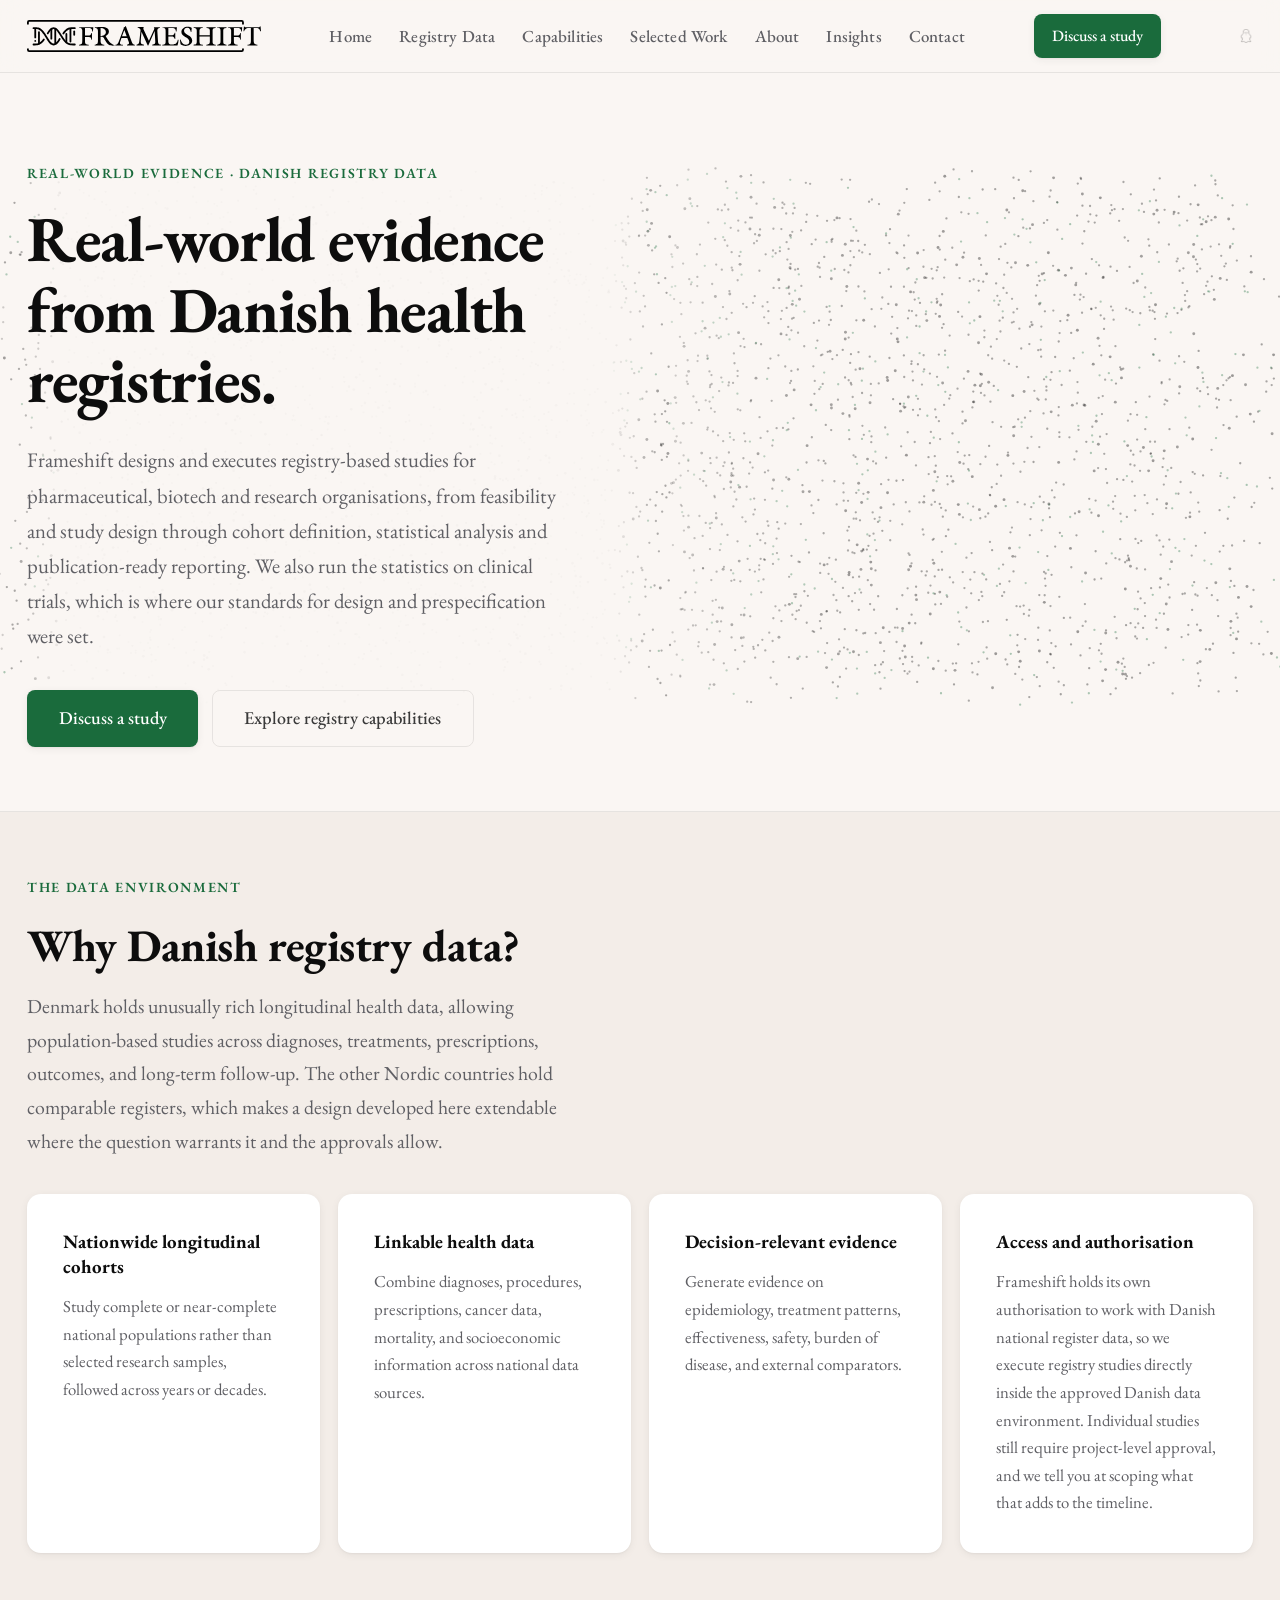
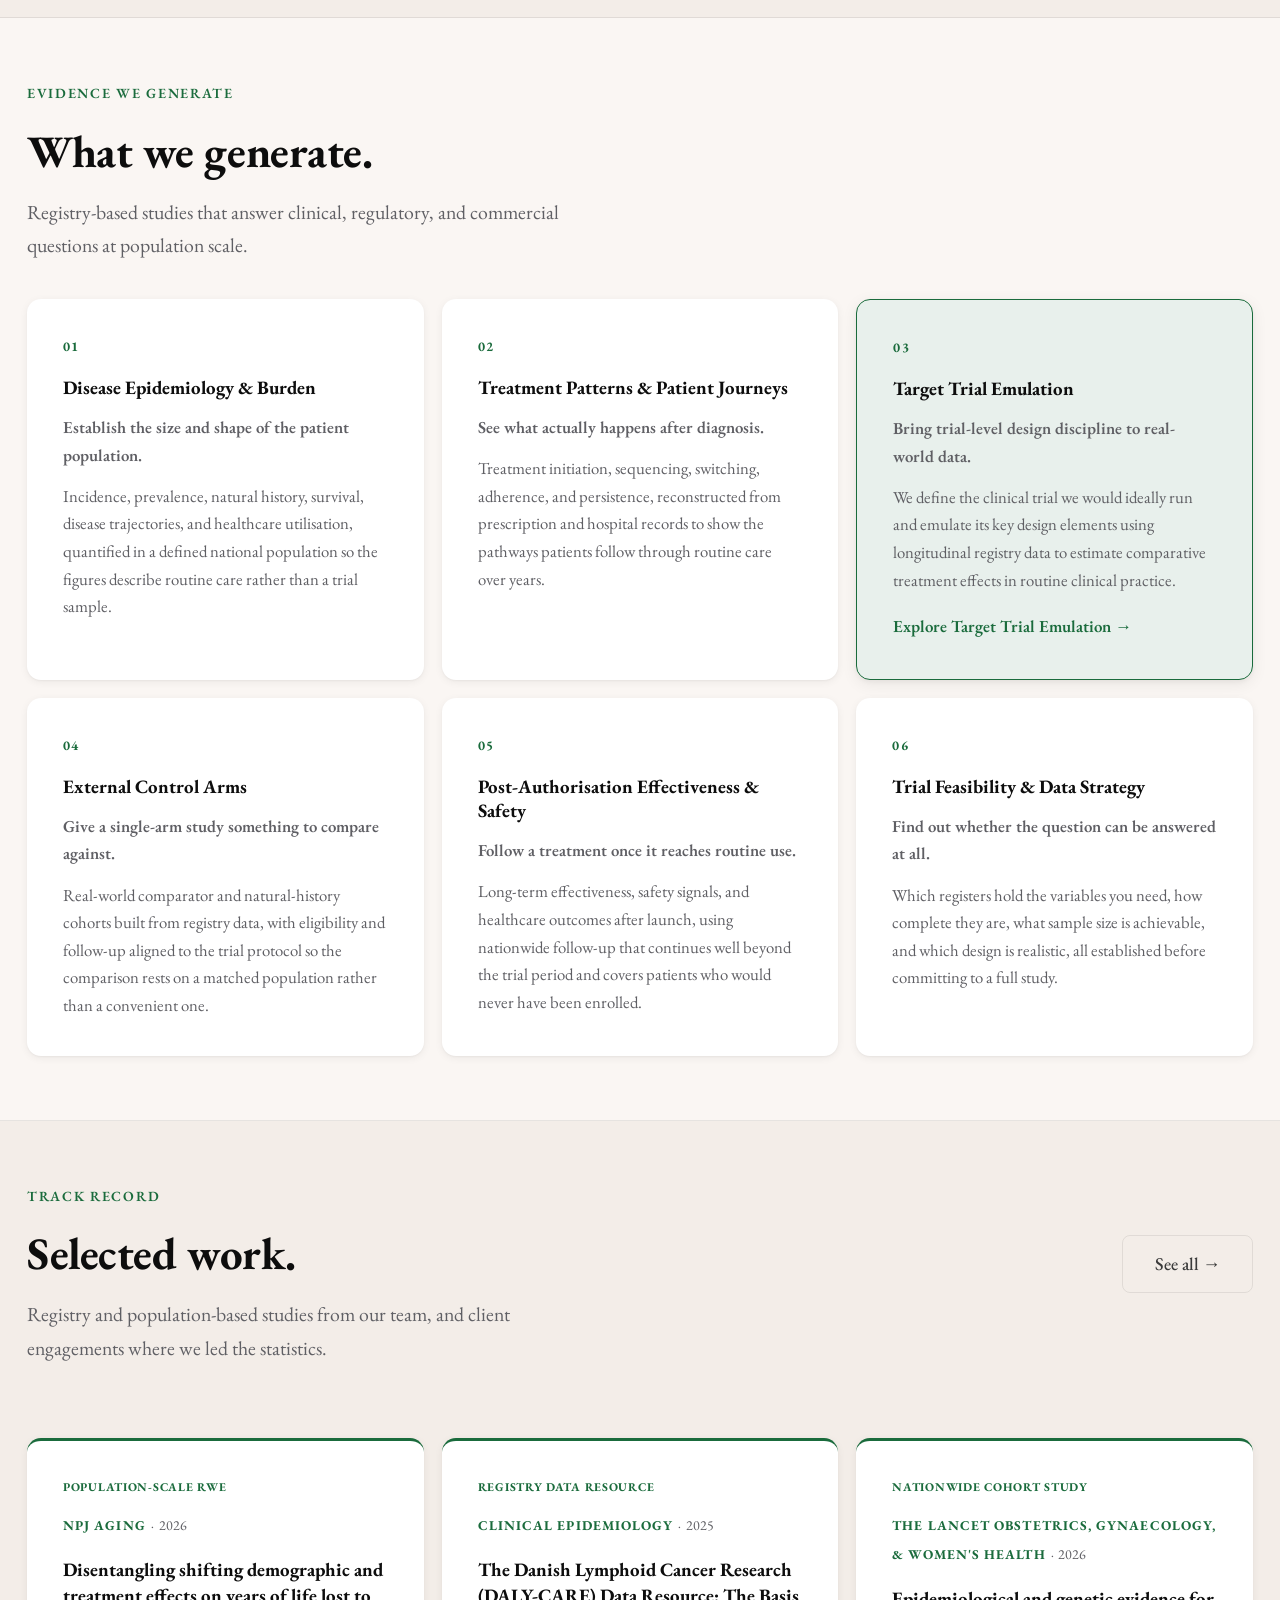
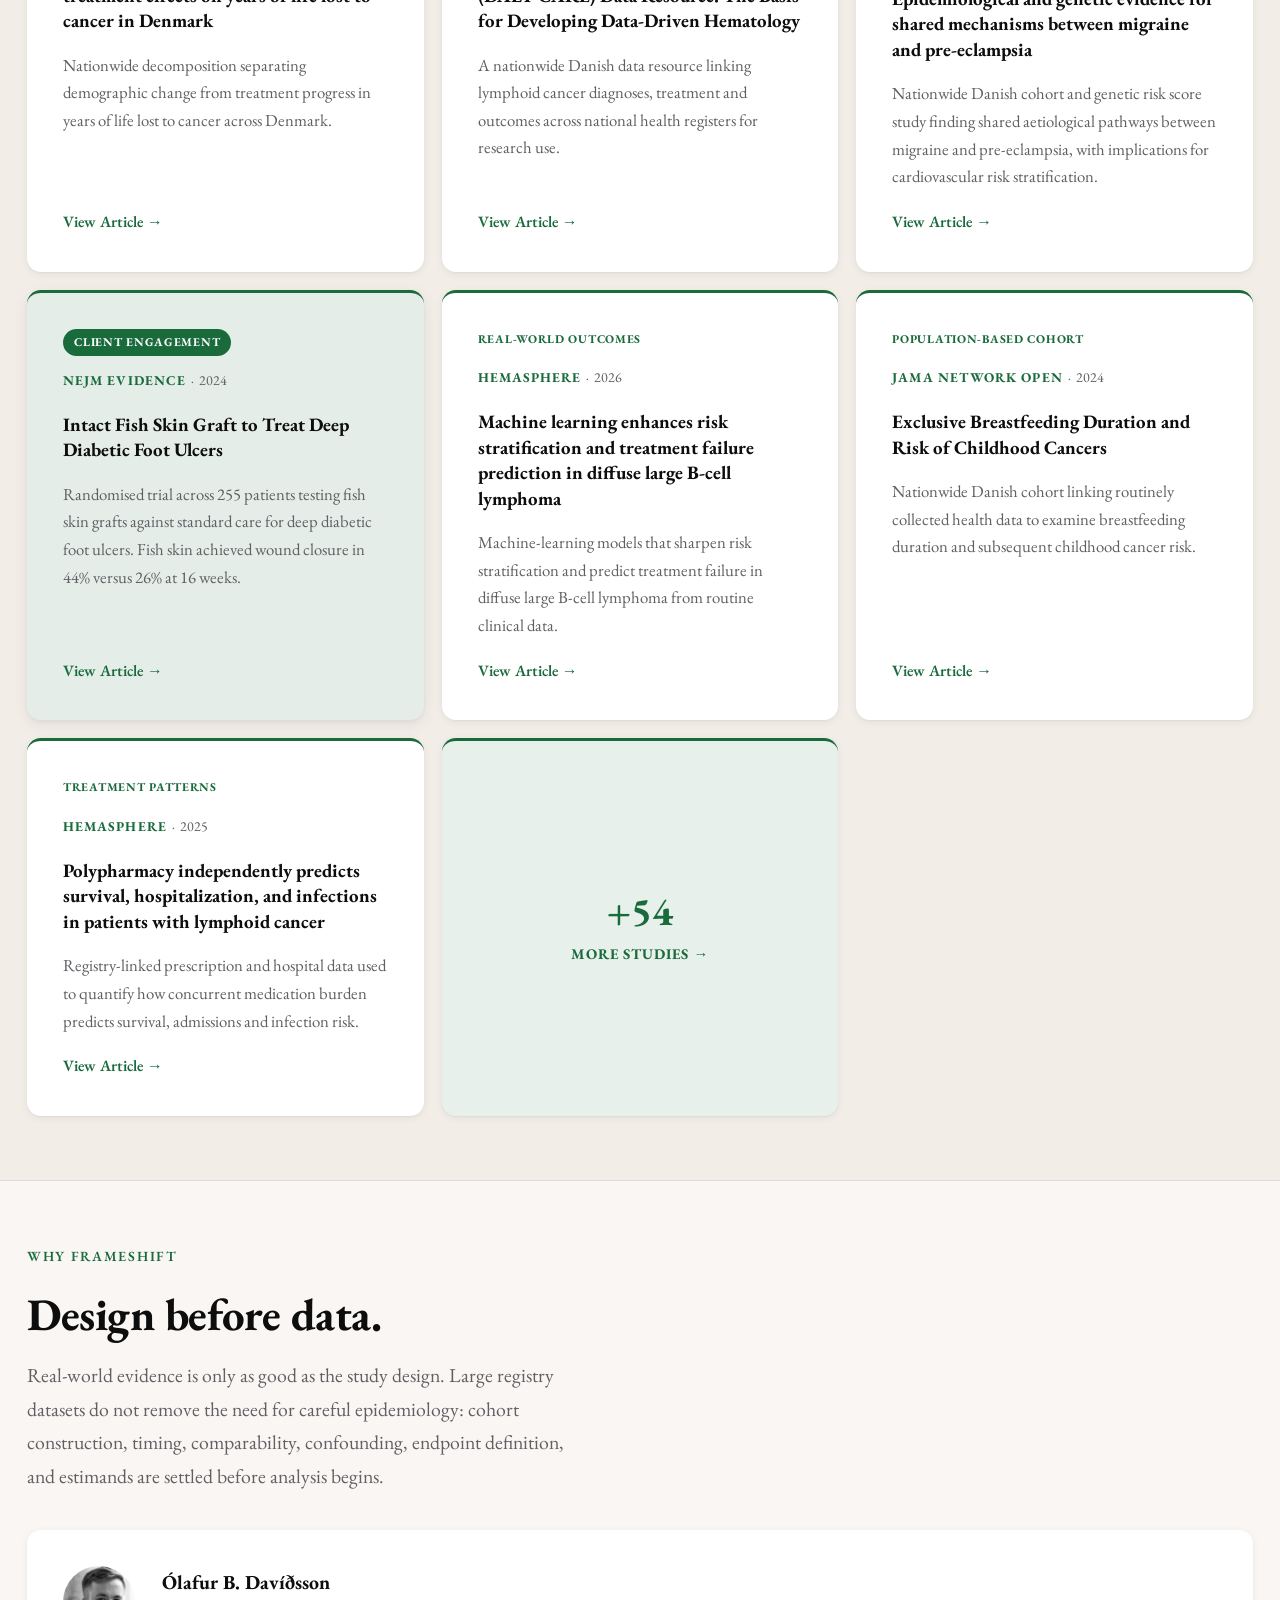
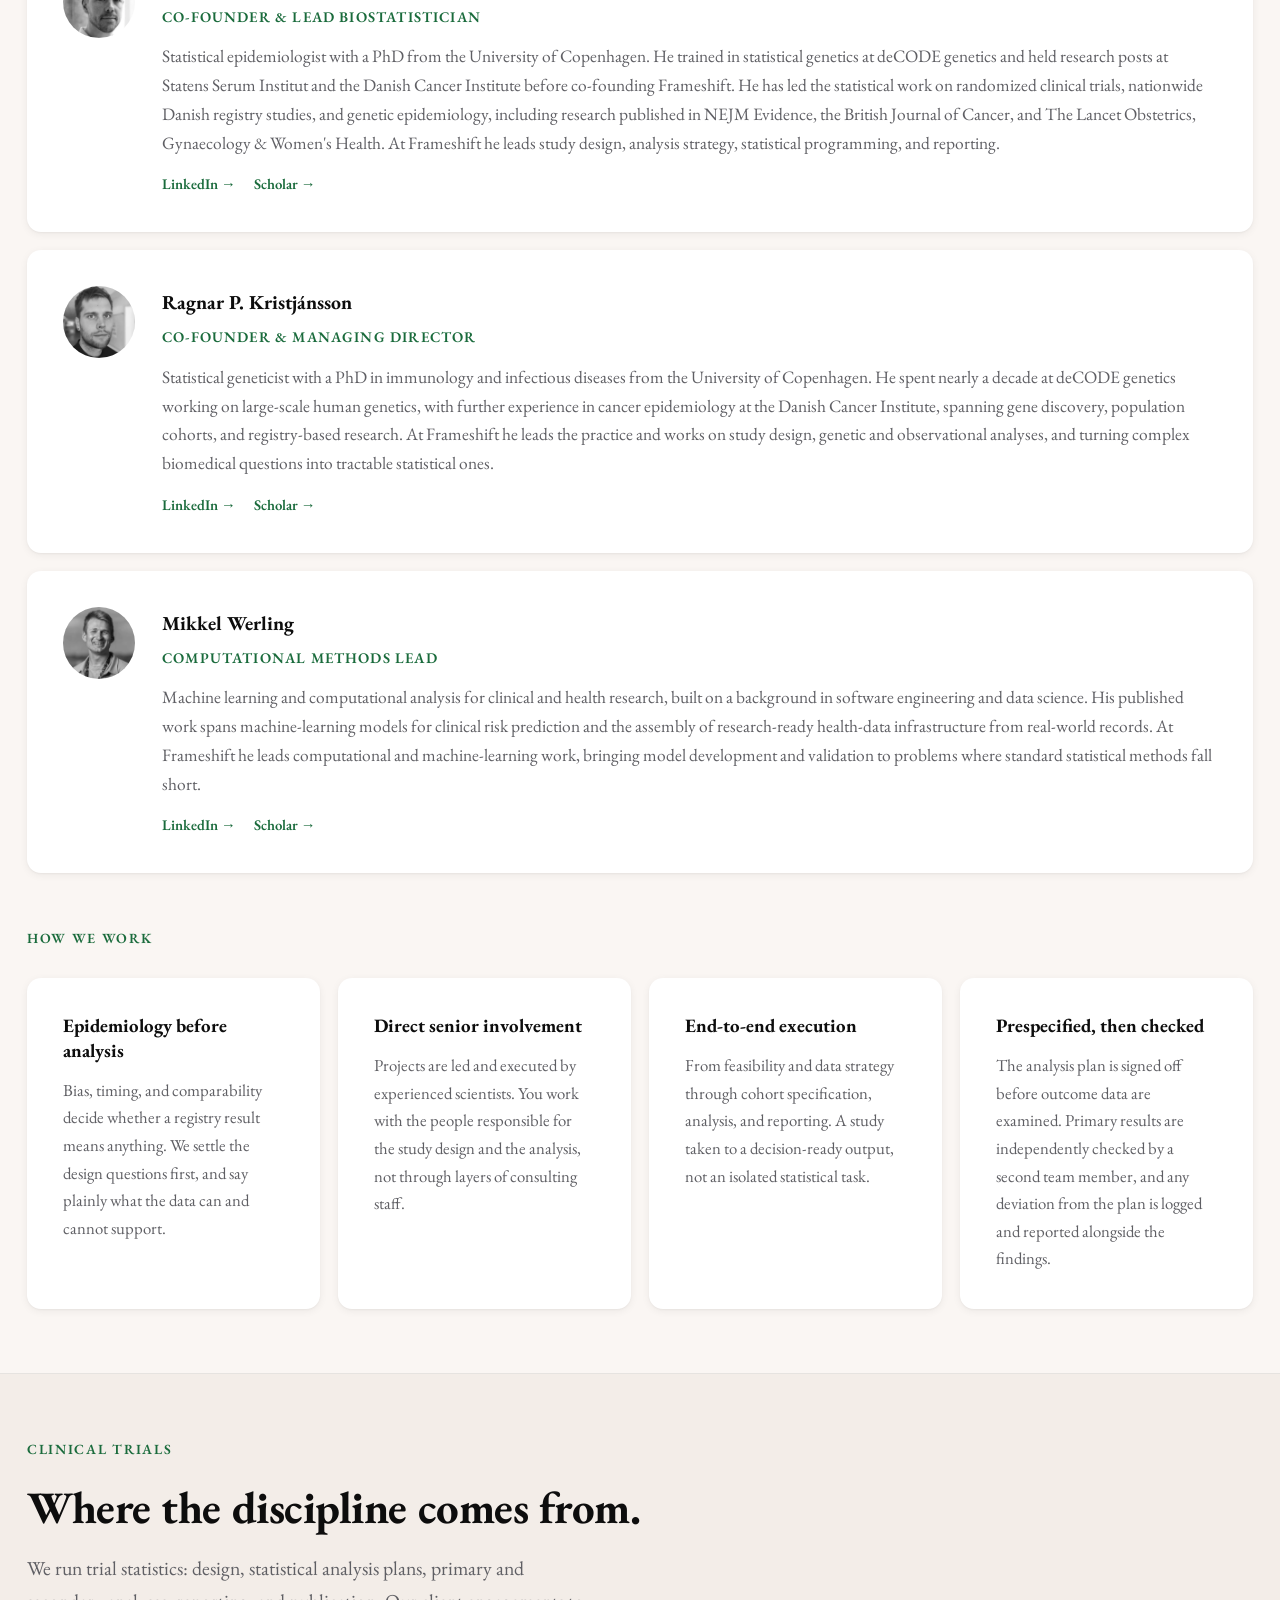
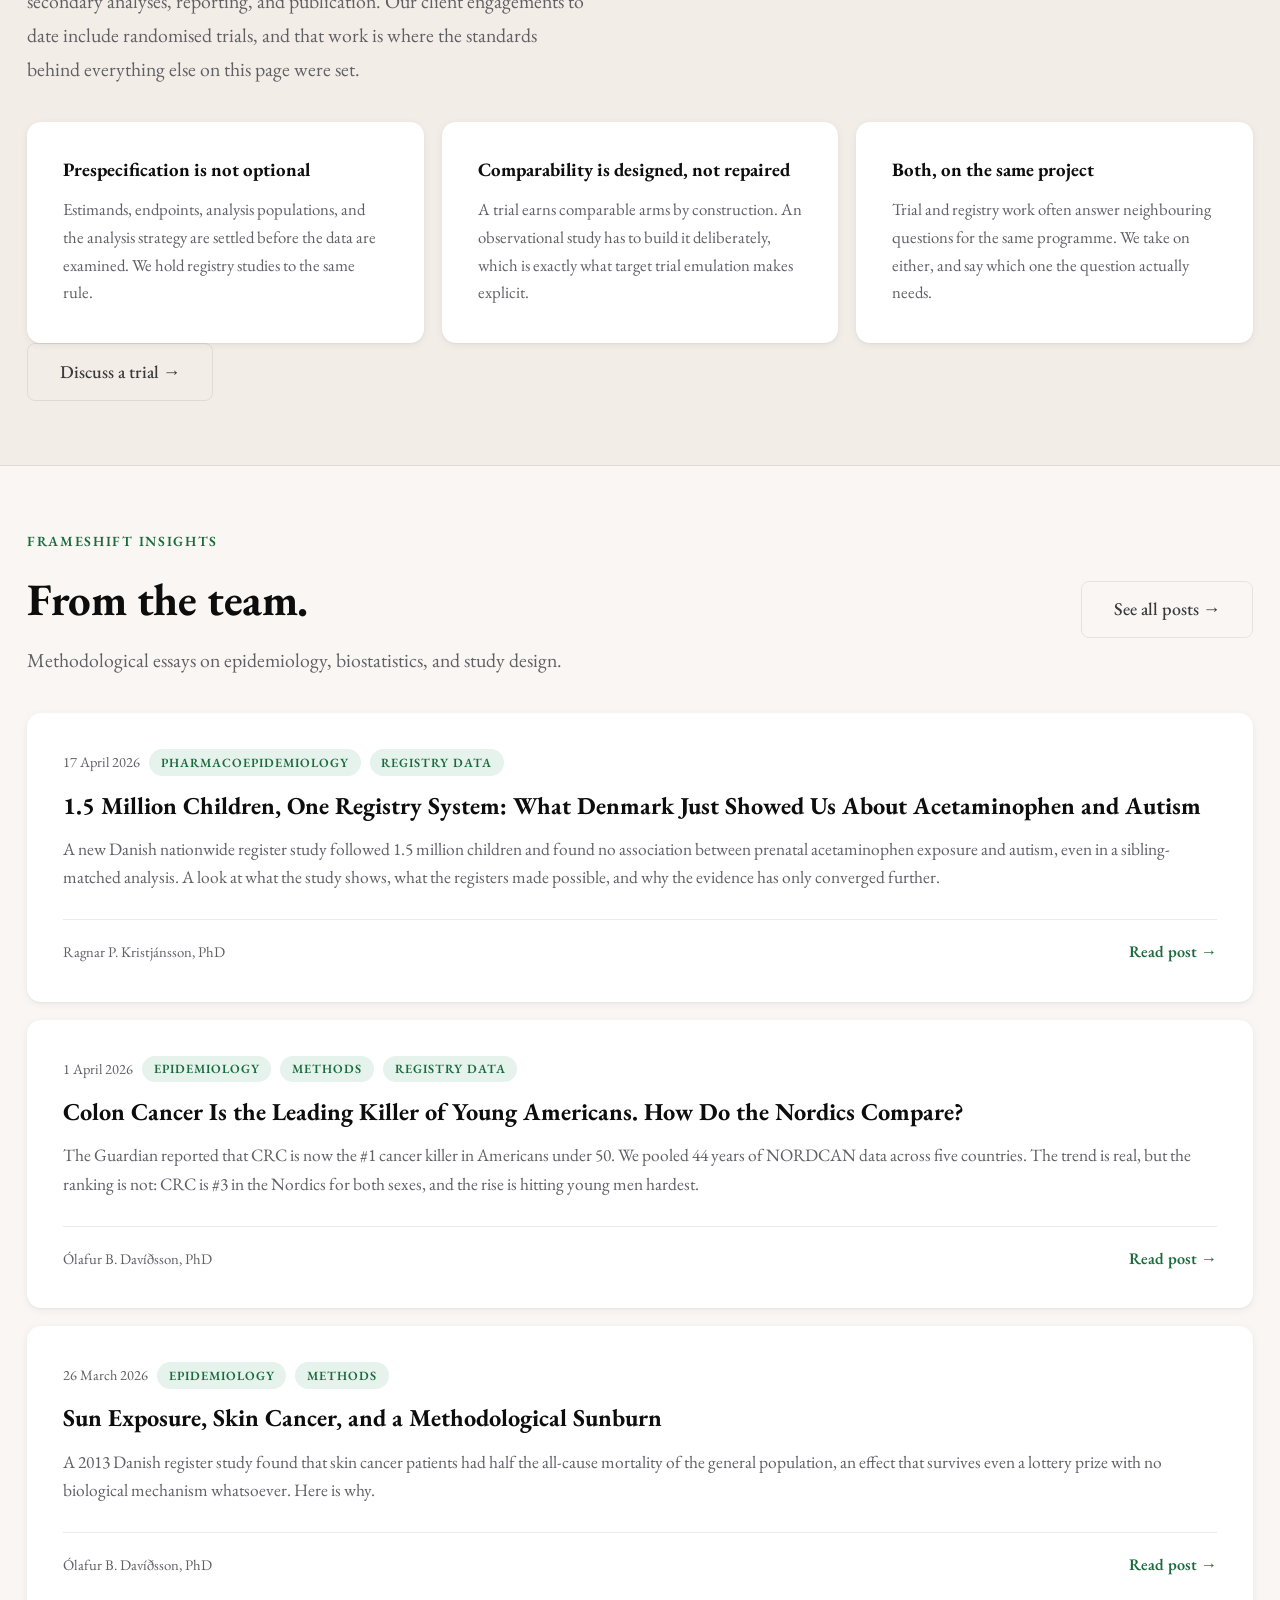
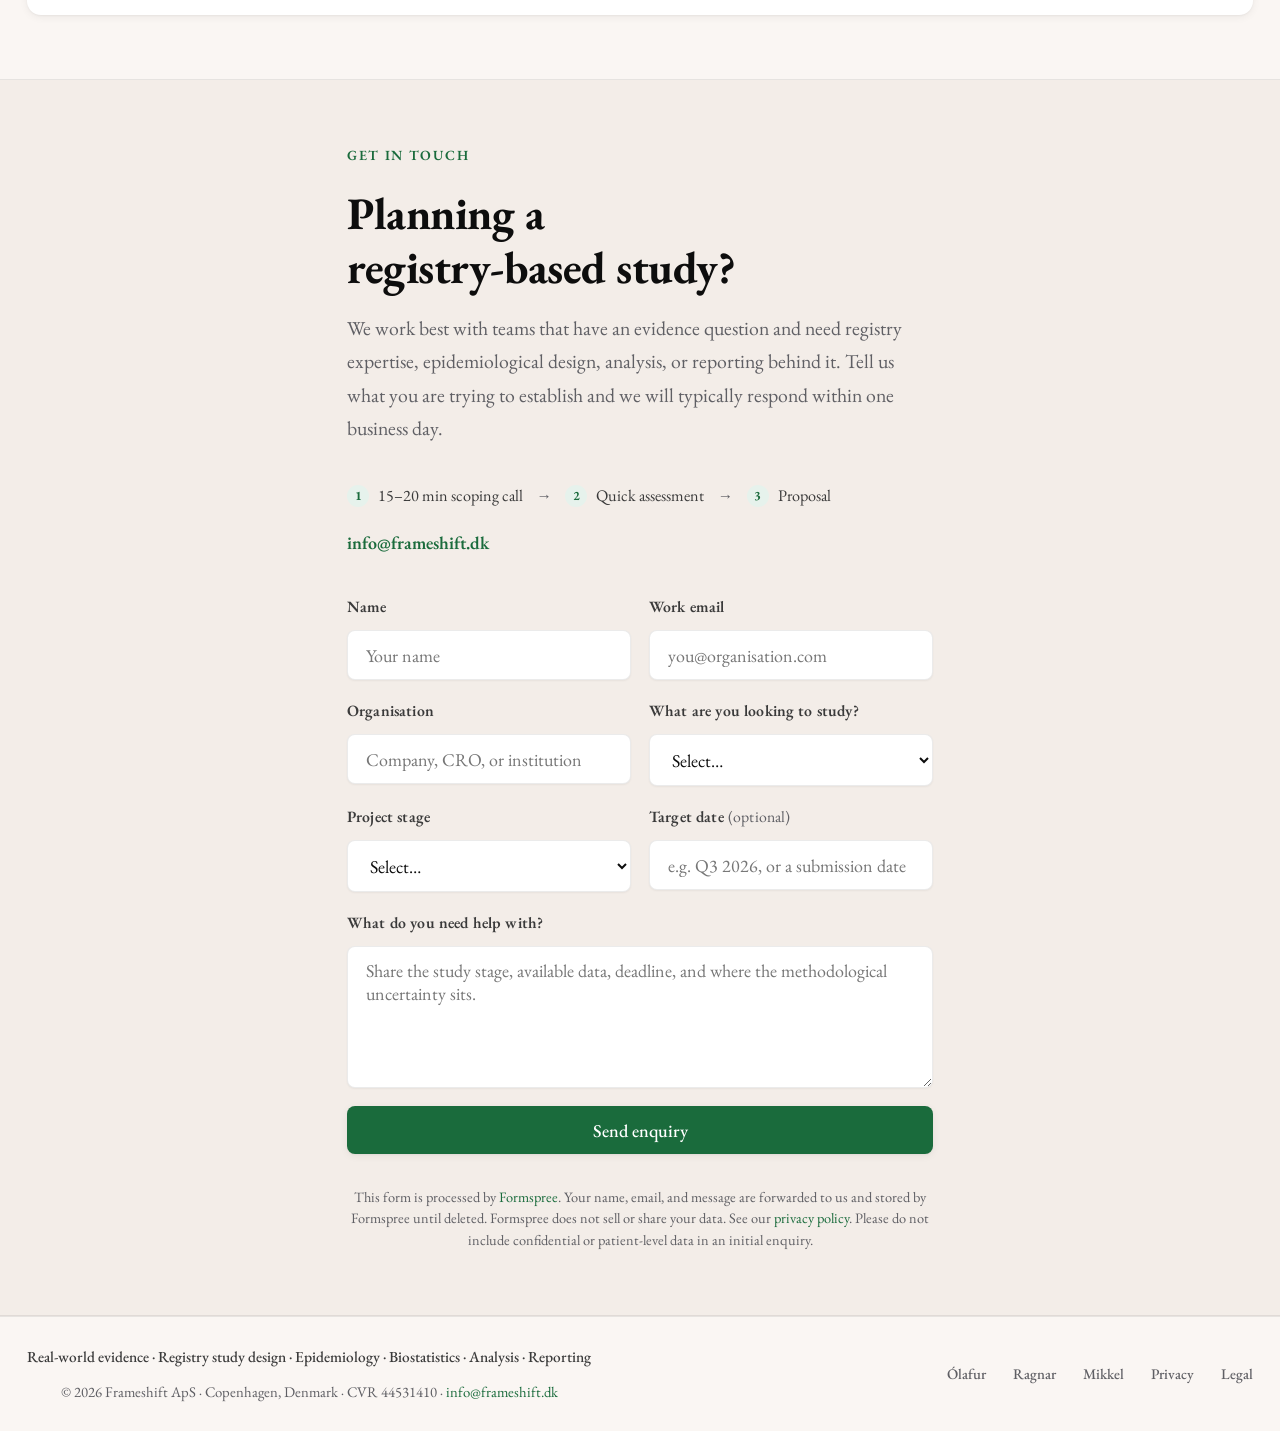
==== commit d563454a: "Add contextual internal links and shorten article search titles Each Insights article now carries on" ====
--- a/index.html
+++ b/index.html
@@ -400,7 +400,7 @@
         </h3>
         <p class="post-excerpt">A new Danish nationwide register study followed 1.5 million children and found no association between prenatal acetaminophen exposure and autism, even in a sibling-matched analysis. A look at what the study shows, what the registers made possible, and why the evidence has only converged further.</p>
         <div class="post-footer">
-          <span class="post-author">Ragnar P. Kristjansson, PhD</span>
+          <span class="post-author">Ragnar P. Kristjánsson, PhD</span>
           <a href="posts/danish-registers-acetaminophen-autism.html" class="read-more">Read post →</a>
         </div>
       </article>
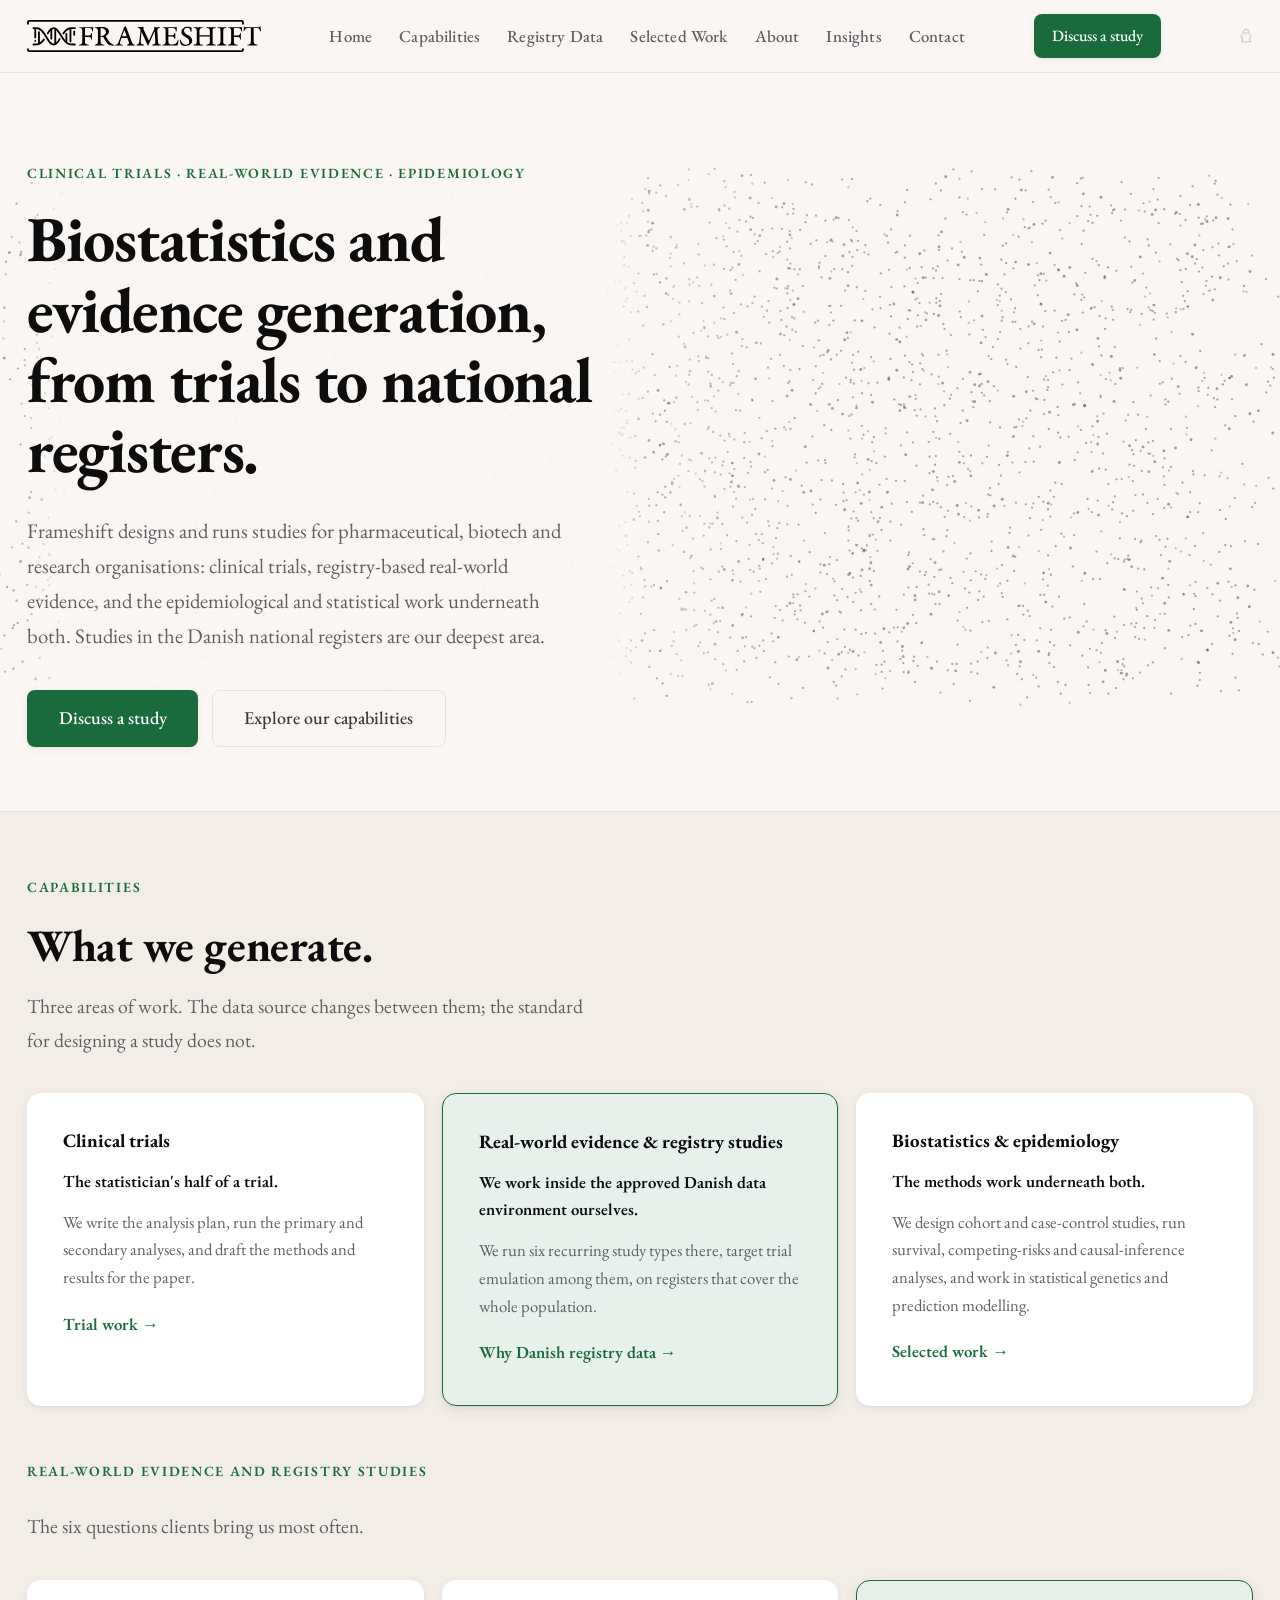
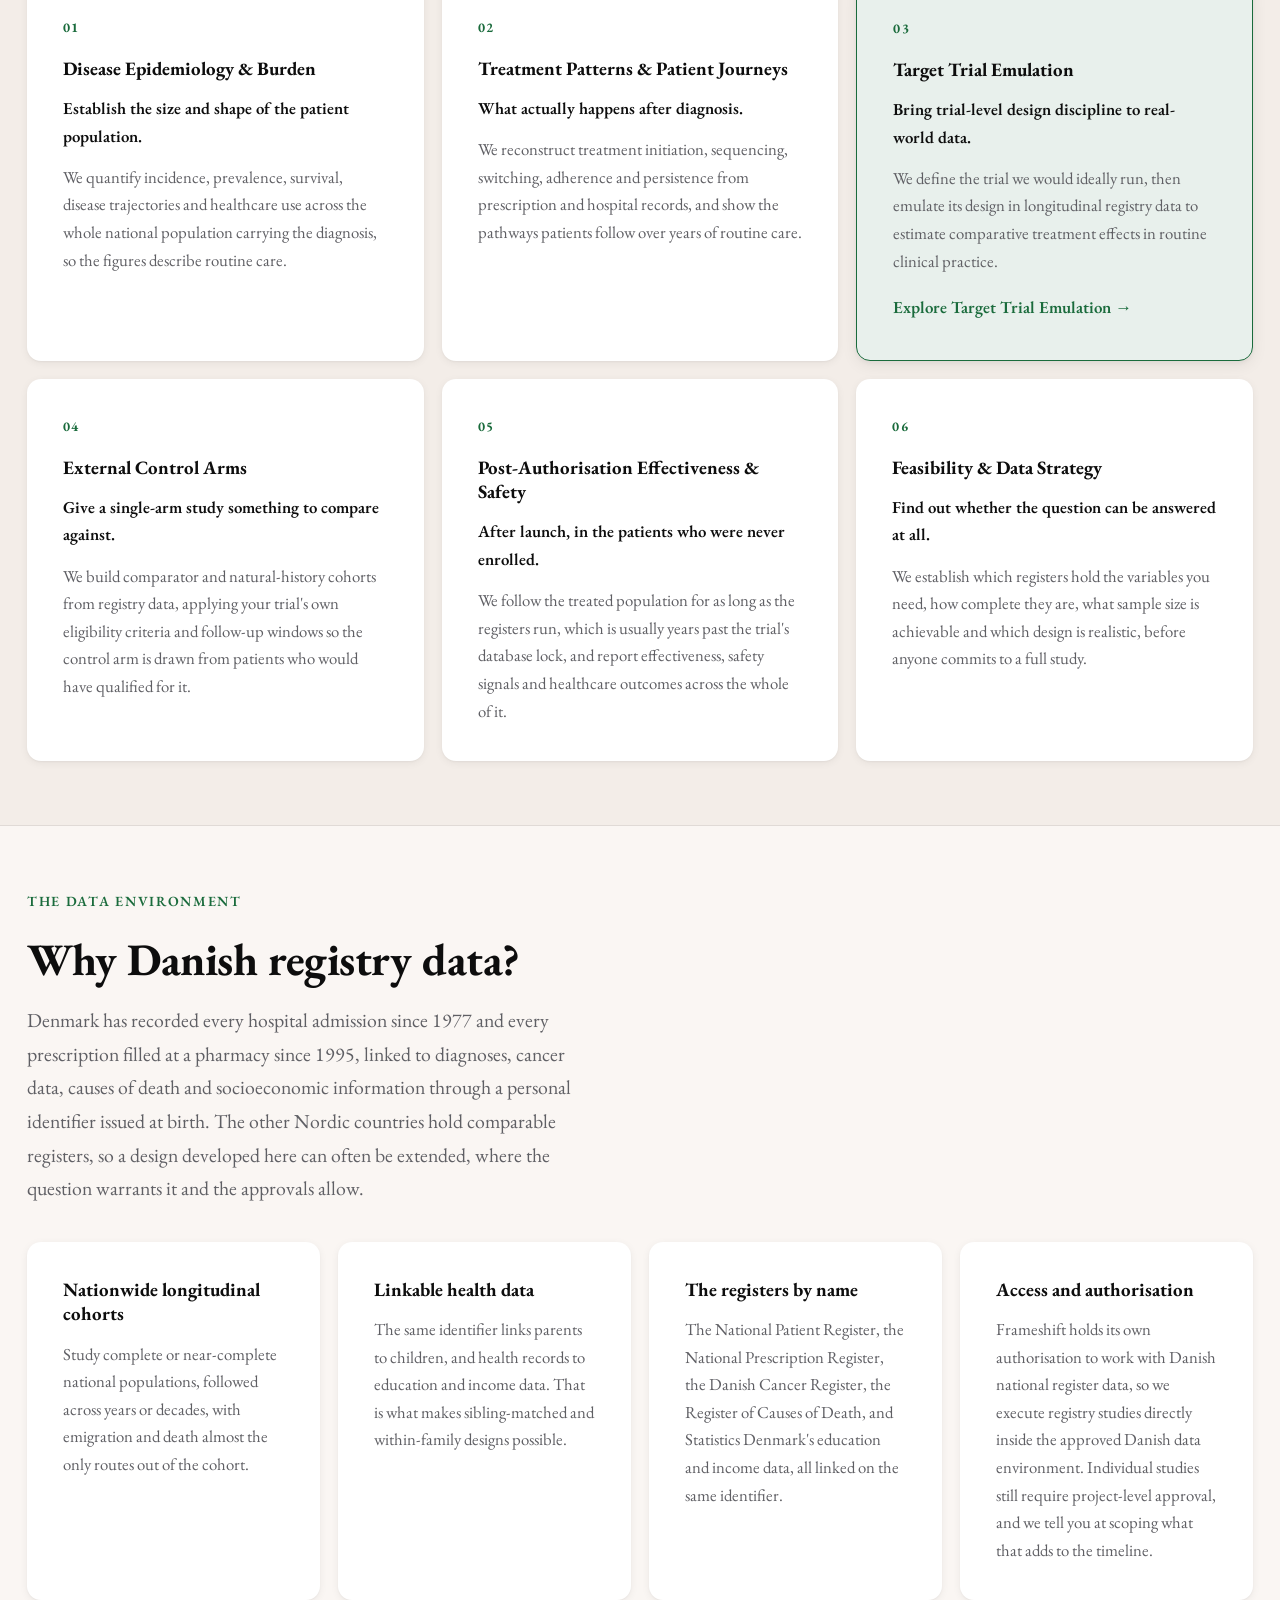
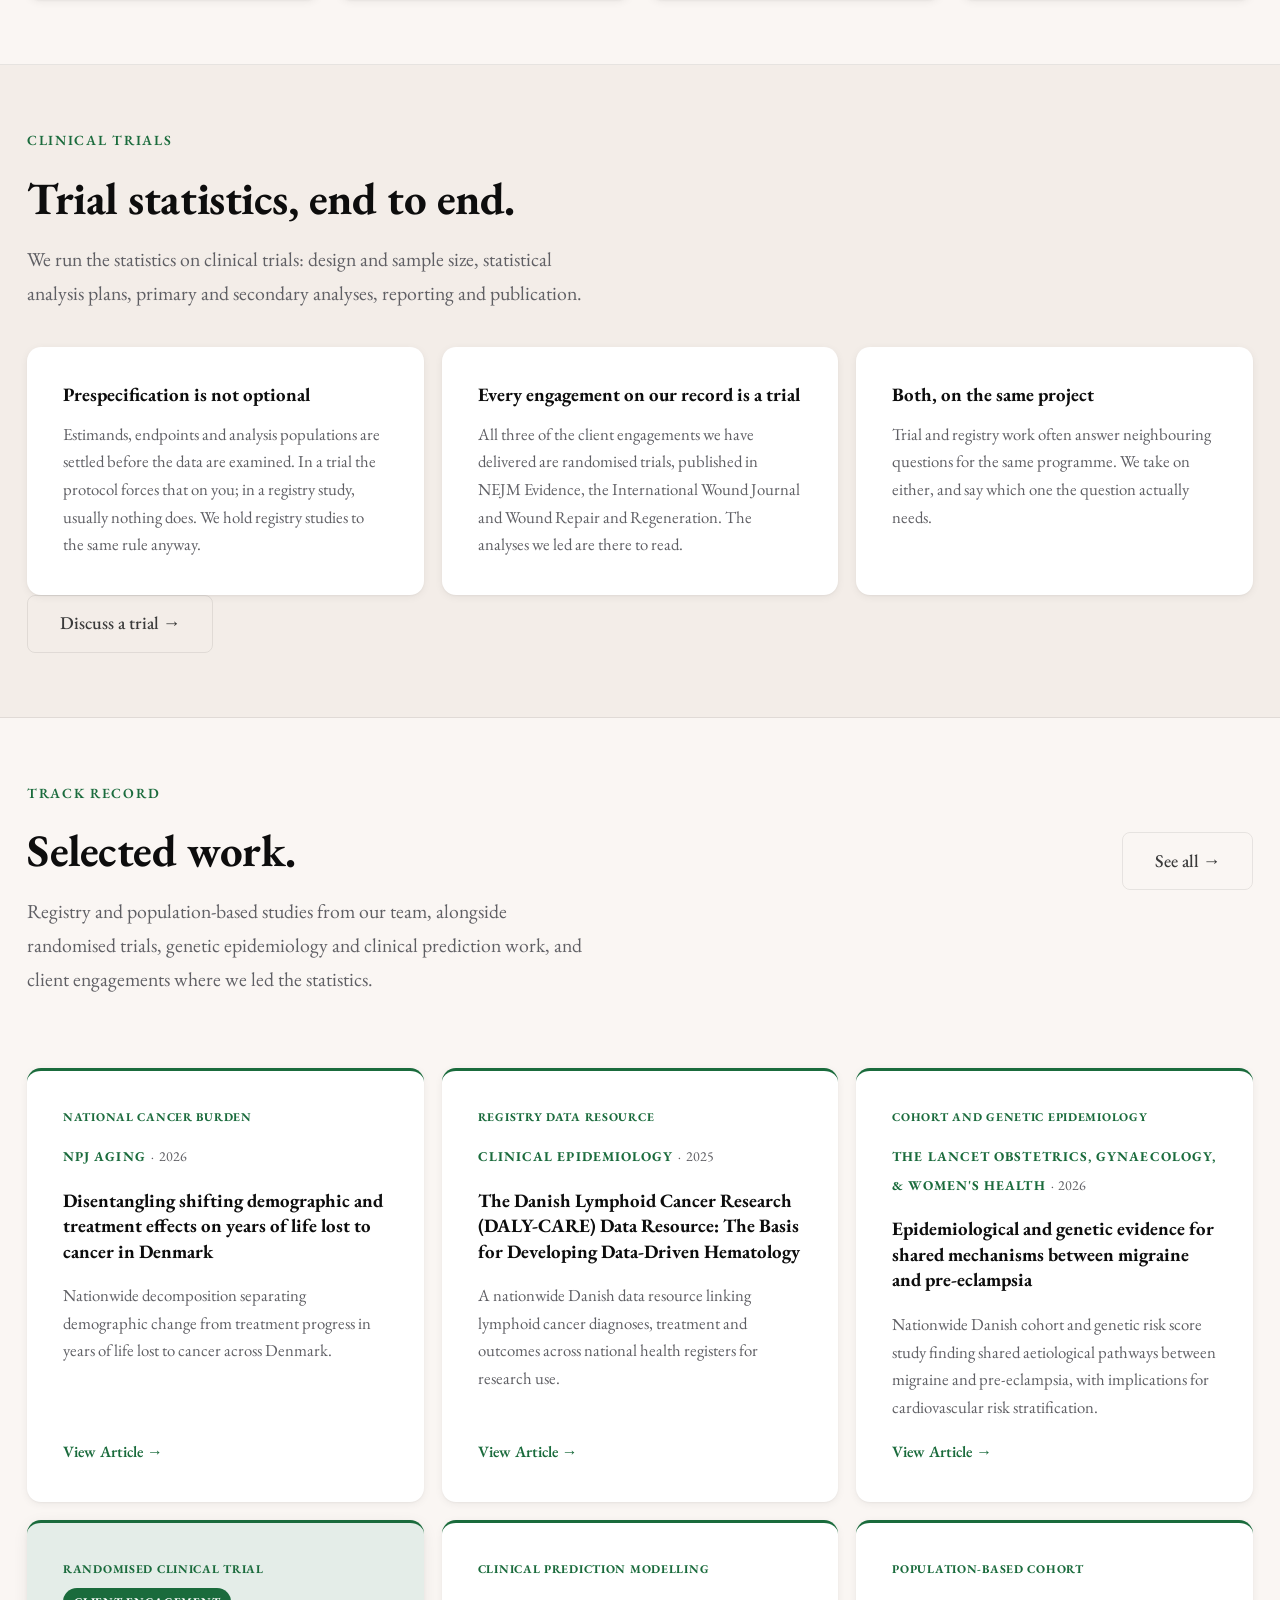
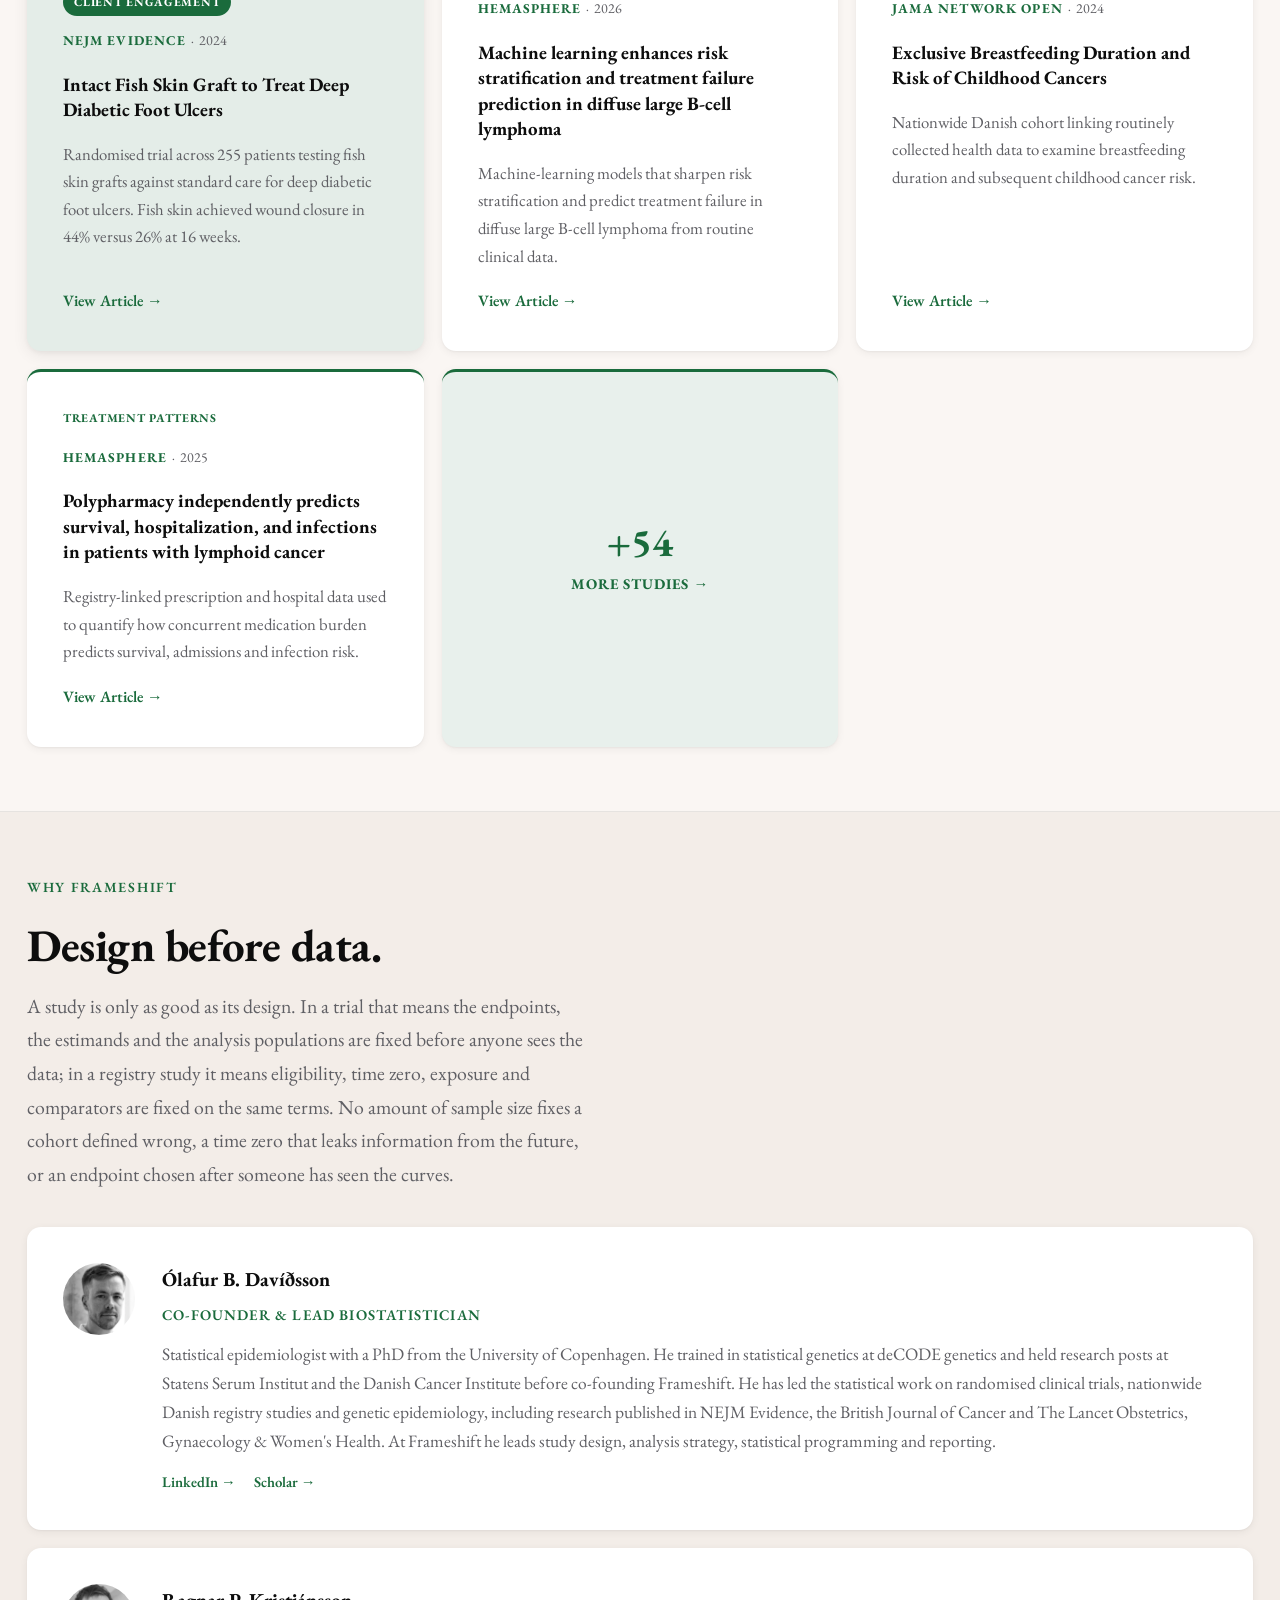
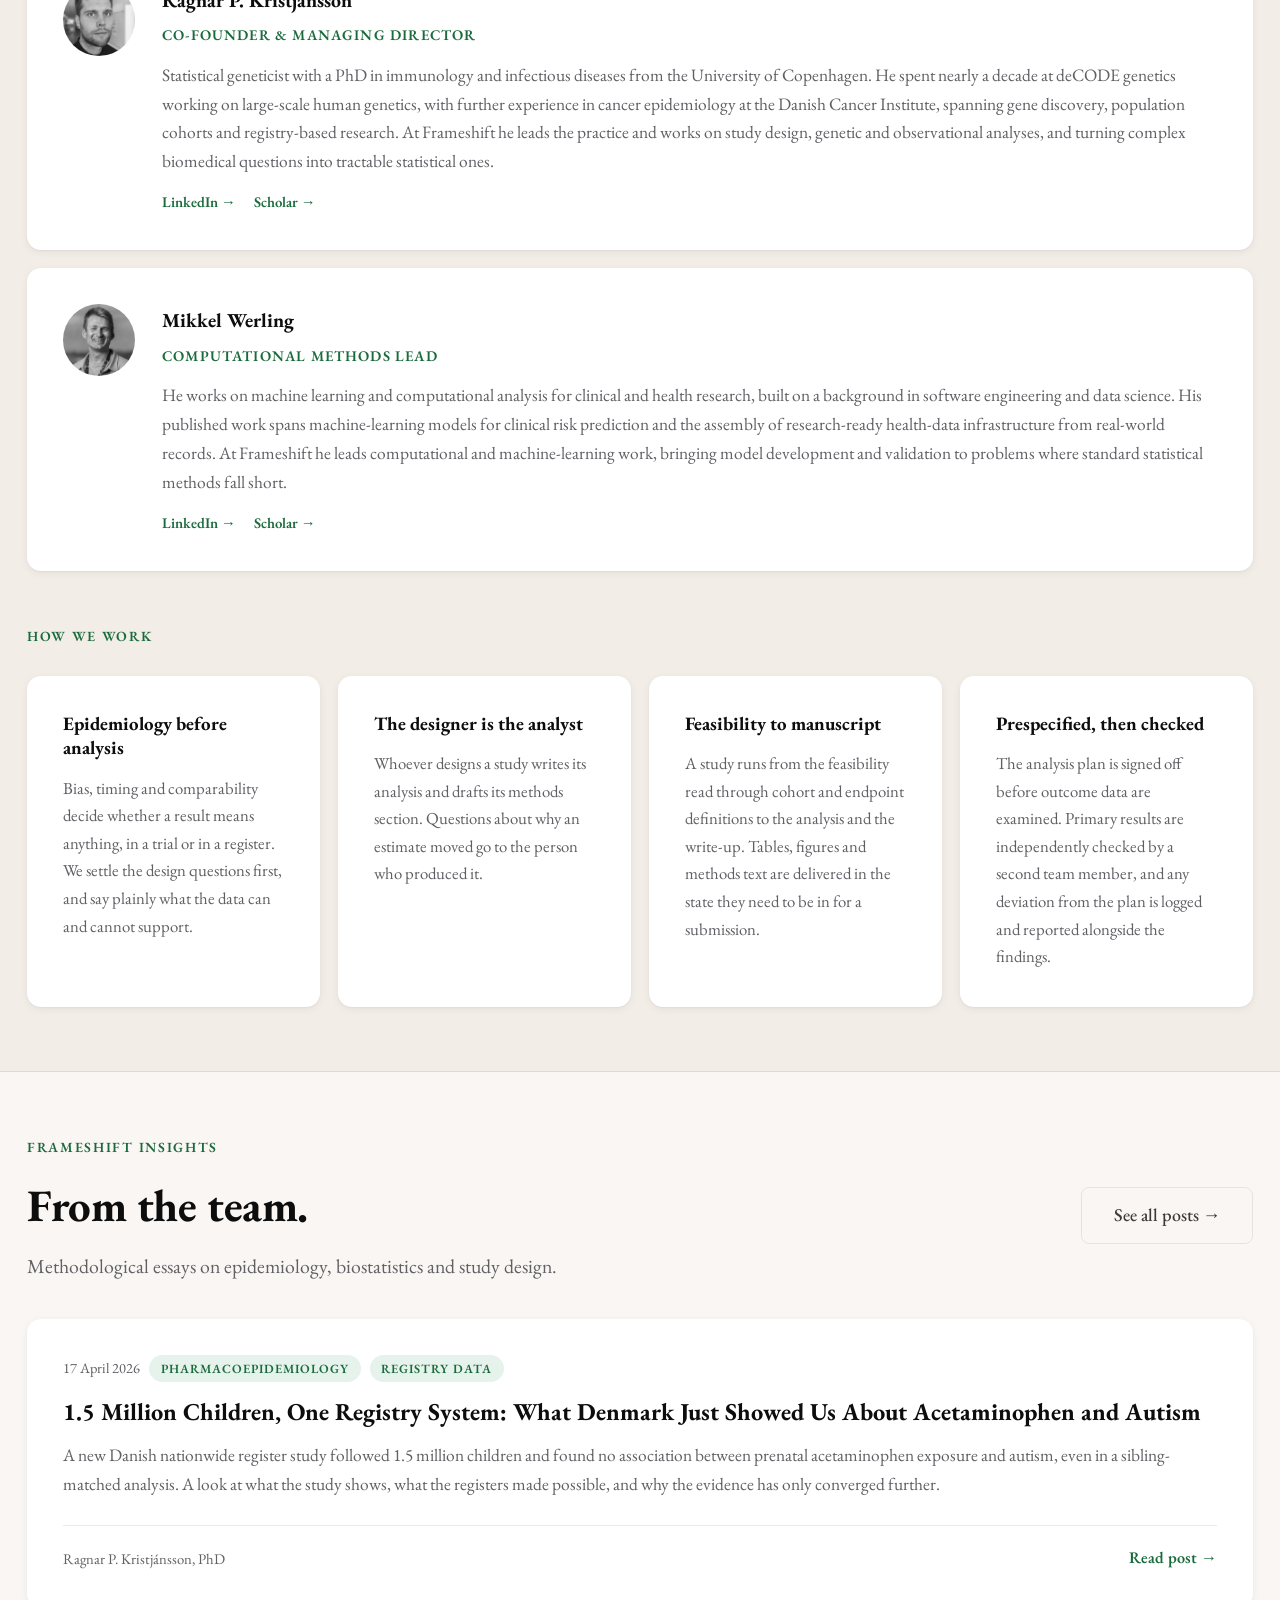
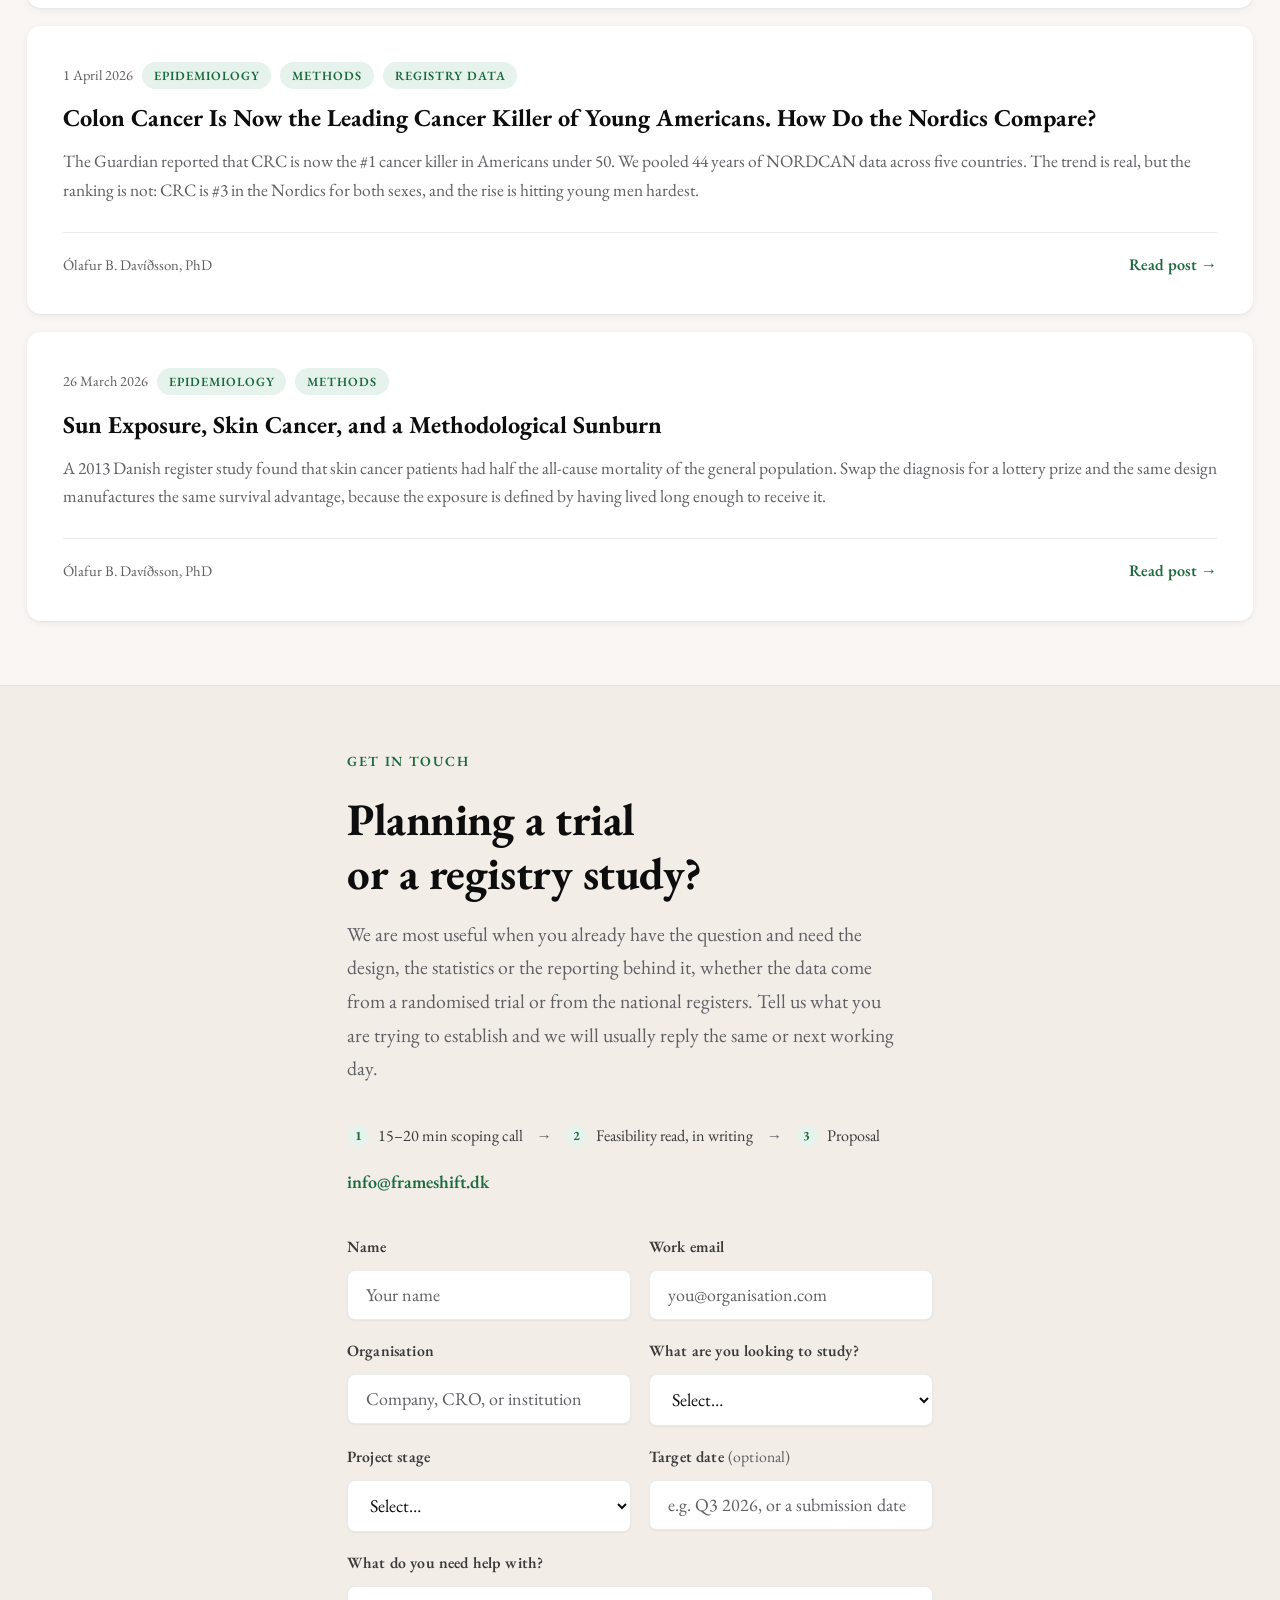
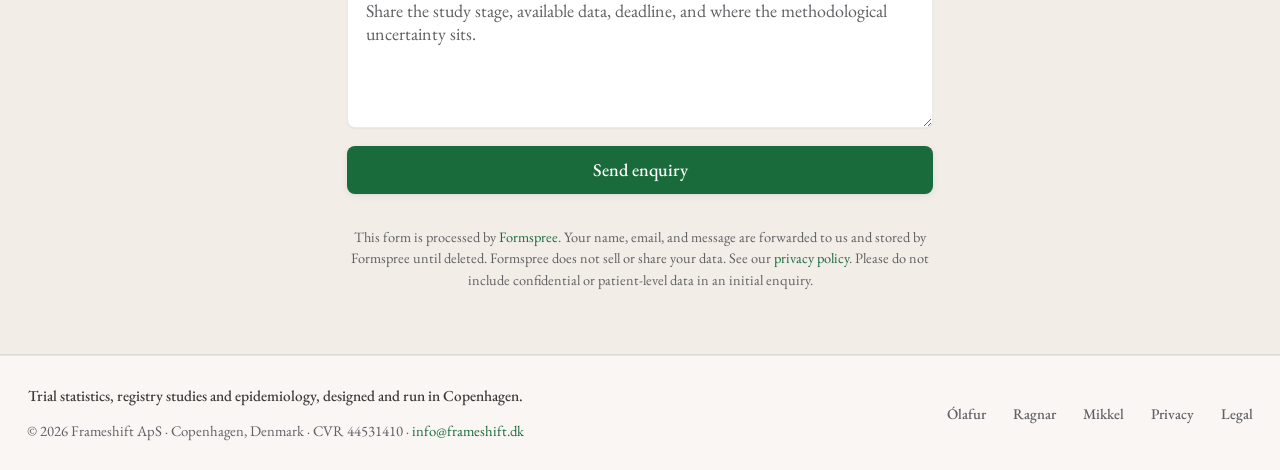
==== commit fea61fe8: "Rebalance positioning: biostatistics first, RWE as flagship specialty The RWE repositioning had gone" ====
--- a/index.html
+++ b/index.html
@@ -3,18 +3,24 @@
 <head>
 <meta charset="UTF-8">
 <meta name="viewport" content="width=device-width, initial-scale=1.0">
-<meta name="description" content="Frameshift generates real-world evidence from Danish health registries, with particular expertise in target trial emulation and trial-inspired observational study design.">
-<title>Danish Registry Studies & Real-World Evidence | Frameshift</title>
+<meta name="description" content="Copenhagen biostatistics consultancy: clinical-trial statistics, real-world evidence from Danish health registries, and epidemiological study design.">
+<title>Biostatistics, Trials & Real-World Evidence | Frameshift</title>
 <link rel="canonical" href="https://frameshift.dk/">
 <link rel="stylesheet" href="styles.css">
 <link rel="icon" type="image/x-icon" href="favicon.ico">
 <link rel="icon" type="image/png" sizes="32x32" href="favicon-32.png">
 <link rel="apple-touch-icon" href="apple-touch-icon.png">
-<meta property="og:title" content="Danish Registry Studies & Real-World Evidence | Frameshift">
-<meta property="og:description" content="Frameshift generates real-world evidence from Danish health registries, with particular expertise in target trial emulation and trial-inspired observational study design.">
+<meta property="og:title" content="Biostatistics, Trials & Real-World Evidence | Frameshift">
+<meta property="og:description" content="Copenhagen biostatistics consultancy: clinical-trial statistics, real-world evidence from Danish health registries, and epidemiological study design.">
 <meta property="og:type" content="website">
 <meta property="og:url" content="https://frameshift.dk/">
-<meta property="og:image" content="https://frameshift.dk/apple-touch-icon.png">
+<meta property="og:image" content="https://frameshift.dk/share-1200x630.png">
+<meta property="og:image:width" content="1200">
+<meta property="og:image:height" content="630">
+<meta property="og:image:alt" content="Frameshift: biostatistics and evidence generation, from trials to national registers.">
+<meta property="og:site_name" content="Frameshift">
+<meta property="og:locale" content="en_GB">
+<meta name="twitter:card" content="summary_large_image">
 
 <!-- ─── ANIMATION ADDITIONS ONLY ─── -->
 <style>
@@ -75,6 +81,7 @@
      would stay at opacity:0. Show it all instead. -->
 <noscript><style>.reveal{opacity:1!important;transform:none!important}</style></noscript>
 <!-- ─────────────────────────────────── -->
+<script type="application/ld+json">{"@context":"https://schema.org","@type":"ProfessionalService","@id":"https://frameshift.dk/#organization","name":"Frameshift","legalName":"Frameshift ApS","url":"https://frameshift.dk/","logo":"https://frameshift.dk/logo.webp","image":"https://frameshift.dk/share-1200x630.png","email":"info@frameshift.dk","vatID":"DK44531410","taxID":"44531410","description":"Frameshift is a Copenhagen biostatistics and evidence-generation consultancy: clinical-trial statistics, real-world evidence from Danish health registries, and epidemiological study design.","address":{"@type":"PostalAddress","addressLocality":"Copenhagen","addressCountry":"DK"},"areaServed":[{"@type":"Country","name":"Denmark"},{"@type":"Place","name":"Nordic countries"}],"knowsAbout":["Biostatistics","Clinical trial statistics","Real-world evidence","Target trial emulation","Pharmacoepidemiology","Danish health registries","Epidemiology","Causal inference"],"founder":[{"@type":"Person","name":"Ólafur B. Davíðsson","jobTitle":"Co-Founder & Lead Biostatistician","sameAs":["https://www.linkedin.com/in/olafurbirgir/","https://scholar.google.com/citations?user=dEJX3rcAAAAJ"]},{"@type":"Person","name":"Ragnar P. Kristjánsson","jobTitle":"Co-Founder & Managing Director","sameAs":["https://www.linkedin.com/in/ragnarpk/","https://scholar.google.com/citations?user=UzdcPIMAAAAJ"]}]}</script>
 </head>
 <body>
 
@@ -83,13 +90,13 @@
     <a href="#home" class="site-logo">
       <img src="logo.svg" alt="Frameshift">
     </a>
-    <button class="nav-toggle" aria-label="Toggle navigation">
+    <button class="nav-toggle" aria-label="Toggle navigation" aria-expanded="false" aria-controls="site-nav">
       <span></span><span></span><span></span>
     </button>
-    <nav class="site-nav">
+    <nav class="site-nav" id="site-nav">
       <a href="#home">Home</a>
+      <a href="#services">Capabilities</a>
       <a href="#registry-data">Registry Data</a>
-      <a href="#services">Capabilities</a>
       <a href="#research">Selected Work</a>
       <a href="#about">About</a>
       <a href="#posts">Insights</a>
@@ -97,7 +104,7 @@
       <a class="nav-mobile-cta" href="#contact">Discuss a study</a>
     </nav>
     <a href="#contact" class="btn btn--primary nav-cta">Discuss a study</a>
-    <button class="ghost-toggle" aria-label="Toggle dark mode">
+    <button class="ghost-toggle" aria-label="Toggle dark mode" aria-pressed="false">
       <img src="ghost.webp" alt="">
     </button>
   </div>
@@ -113,100 +120,149 @@
   </div>
   <div class="container hero-layout">
     <div class="hero-content">
-      <p class="eyebrow">Real-world evidence · Danish registry data</p>
-      <h1 class="hero-title">Real-world evidence from Danish health registries.</h1>
-      <p class="hero-sub">Frameshift designs and executes registry-based studies for pharmaceutical, biotech and research organisations, from feasibility and study design through cohort definition, statistical analysis and publication-ready reporting. We also run the statistics on clinical trials, which is where our standards for design and prespecification were set.</p>
+      <p class="eyebrow">Clinical trials · Real-world evidence · Epidemiology</p>
+      <h1 class="hero-title">Biostatistics and evidence generation, from trials to national registers.</h1>
+      <p class="hero-sub">Frameshift designs and runs studies for pharmaceutical, biotech and research organisations: clinical trials, registry-based real-world evidence, and the epidemiological and statistical work underneath both. Studies in the Danish national registers are our deepest area.</p>
       <div class="hero-actions">
         <a href="#contact" class="btn btn--primary">Discuss a study</a>
-        <a href="#registry-data" class="btn btn--ghost">Explore registry capabilities</a>
-      </div>
-    </div>
-  </div>
-</section>
-
-<!-- REGISTRY DATA -->
-<section id="registry-data" class="section section--tinted">
+        <a href="#services" class="btn btn--ghost">Explore our capabilities</a>
+      </div>
+    </div>
+  </div>
+</section>
+
+<!-- SERVICES -->
+<section id="services" class="section section--tinted">
   <div class="container">
-    <p class="eyebrow">The data environment</p>
-    <h2 class="section-title">Why Danish registry data?</h2>
-    <p class="section-lead">Denmark holds unusually rich longitudinal health data, allowing population-based studies across diagnoses, treatments, prescriptions, outcomes, and long-term follow-up. The other Nordic countries hold comparable registers, which makes a design developed here extendable where the question warrants it and the approvals allow.</p>
+    <p class="eyebrow">Capabilities</p>
+    <h2 class="section-title">What we generate.</h2>
+    <p class="section-lead">Three areas of work. The data source changes between them; the standard for designing a study does not.</p>
     <div class="why-grid">
       <div class="why-card reveal">
-        <h3>Nationwide longitudinal cohorts</h3>
-        <p>Study complete or near-complete national populations rather than selected research samples, followed across years or decades.</p>
-      </div>
-      <div class="why-card reveal reveal-d1">
-        <h3>Linkable health data</h3>
-        <p>Combine diagnoses, procedures, prescriptions, cancer data, mortality, and socioeconomic information across national data sources.</p>
+        <h3>Clinical trials</h3>
+        <p class="service-lead">The statistician's half of a trial.</p>
+        <p>We write the analysis plan, run the primary and secondary analyses, and draft the methods and results for the paper.</p>
+        <a class="service-cta" href="#trials">Trial work &rarr;</a>
+      </div>
+      <div class="why-card why-card--featured reveal reveal-d1">
+        <h3>Real-world evidence &amp; registry studies</h3>
+        <p class="service-lead">We work inside the approved Danish data environment ourselves.</p>
+        <p>We run six recurring study types there, target trial emulation among them, on registers that cover the whole population.</p>
+        <a class="service-cta" href="#registry-data">Why Danish registry data &rarr;</a>
       </div>
       <div class="why-card reveal reveal-d2">
-        <h3>Decision-relevant evidence</h3>
-        <p>Generate evidence on epidemiology, treatment patterns, effectiveness, safety, burden of disease, and external comparators.</p>
-      </div>
-      <div class="why-card reveal reveal-d3">
-        <h3>Access and authorisation</h3>
-        <p>Frameshift holds its own authorisation to work with Danish national register data, so we execute registry studies directly inside the approved Danish data environment. Individual studies still require project-level approval, and we tell you at scoping what that adds to the timeline.</p>
-      </div>
-    </div>
-  </div>
-</section>
-
-<!-- SERVICES -->
-<section id="services" class="section">
-  <div class="container">
-    <p class="eyebrow">Evidence we generate</p>
-    <h2 class="section-title">What we generate.</h2>
-    <p class="section-lead">Registry-based studies that answer clinical, regulatory, and commercial questions at population scale.</p>
+        <h3>Biostatistics &amp; epidemiology</h3>
+        <p class="service-lead">The methods work underneath both.</p>
+        <p>We design cohort and case-control studies, run survival, competing-risks and causal-inference analyses, and work in statistical genetics and prediction modelling.</p>
+        <a class="service-cta" href="#research">Selected work &rarr;</a>
+      </div>
+    </div>
+
+    <h3 class="about-sub-heading">Real-world evidence and registry studies</h3>
+    <p class="section-lead">The six questions clients bring us most often.</p>
     <div class="services-grid">
       <div class="service-card reveal">
         <span class="service-num">01</span>
         <h3>Disease Epidemiology &amp; Burden</h3>
         <p class="service-lead">Establish the size and shape of the patient population.</p>
-        <p>Incidence, prevalence, natural history, survival, disease trajectories, and healthcare utilisation, quantified in a defined national population so the figures describe routine care rather than a trial sample.</p>
+        <p>We quantify incidence, prevalence, survival, disease trajectories and healthcare use across the whole national population carrying the diagnosis, so the figures describe routine care.</p>
       </div>
       <div class="service-card reveal reveal-d1">
         <span class="service-num">02</span>
         <h3>Treatment Patterns &amp; Patient Journeys</h3>
-        <p class="service-lead">See what actually happens after diagnosis.</p>
-        <p>Treatment initiation, sequencing, switching, adherence, and persistence, reconstructed from prescription and hospital records to show the pathways patients follow through routine care over years.</p>
+        <p class="service-lead">What actually happens after diagnosis.</p>
+        <p>We reconstruct treatment initiation, sequencing, switching, adherence and persistence from prescription and hospital records, and show the pathways patients follow over years of routine care.</p>
       </div>
       <div class="service-card service-card--featured reveal reveal-d2">
         <span class="service-num">03</span>
         <h3>Target Trial Emulation</h3>
         <p class="service-lead">Bring trial-level design discipline to real-world data.</p>
-        <p>We define the clinical trial we would ideally run and emulate its key design elements using longitudinal registry data to estimate comparative treatment effects in routine clinical practice.</p>
+        <p>We define the trial we would ideally run, then emulate its design in longitudinal registry data to estimate comparative treatment effects in routine clinical practice.</p>
         <a class="service-cta" href="target-trial-emulation/">Explore Target Trial Emulation &rarr;</a>
       </div>
       <div class="service-card reveal">
         <span class="service-num">04</span>
         <h3>External Control Arms</h3>
         <p class="service-lead">Give a single-arm study something to compare against.</p>
-        <p>Real-world comparator and natural-history cohorts built from registry data, with eligibility and follow-up aligned to the trial protocol so the comparison rests on a matched population rather than a convenient one.</p>
+        <p>We build comparator and natural-history cohorts from registry data, applying your trial's own eligibility criteria and follow-up windows so the control arm is drawn from patients who would have qualified for it.</p>
       </div>
       <div class="service-card reveal reveal-d1">
         <span class="service-num">05</span>
         <h3>Post-Authorisation Effectiveness &amp; Safety</h3>
-        <p class="service-lead">Follow a treatment once it reaches routine use.</p>
-        <p>Long-term effectiveness, safety signals, and healthcare outcomes after launch, using nationwide follow-up that continues well beyond the trial period and covers patients who would never have been enrolled.</p>
+        <p class="service-lead">After launch, in the patients who were never enrolled.</p>
+        <p>We follow the treated population for as long as the registers run, which is usually years past the trial's database lock, and report effectiveness, safety signals and healthcare outcomes across the whole of it.</p>
       </div>
       <div class="service-card reveal reveal-d2">
         <span class="service-num">06</span>
-        <h3>Trial Feasibility &amp; Data Strategy</h3>
+        <h3>Feasibility &amp; Data Strategy</h3>
         <p class="service-lead">Find out whether the question can be answered at all.</p>
-        <p>Which registers hold the variables you need, how complete they are, what sample size is achievable, and which design is realistic, all established before committing to a full study.</p>
-      </div>
+        <p>We establish which registers hold the variables you need, how complete they are, what sample size is achievable and which design is realistic, before anyone commits to a full study.</p>
+      </div>
+    </div>
+  </div>
+</section>
+
+<!-- REGISTRY DATA -->
+<section id="registry-data" class="section">
+  <div class="container">
+    <p class="eyebrow">The data environment</p>
+    <h2 class="section-title">Why Danish registry data?</h2>
+    <p class="section-lead">Denmark has recorded every hospital admission since 1977 and every prescription filled at a pharmacy since 1995, linked to diagnoses, cancer data, causes of death and socioeconomic information through a personal identifier issued at birth. The other Nordic countries hold comparable registers, so a design developed here can often be extended, where the question warrants it and the approvals allow.</p>
+    <div class="why-grid">
+      <div class="why-card reveal">
+        <h3>Nationwide longitudinal cohorts</h3>
+        <p>Study complete or near-complete national populations, followed across years or decades, with emigration and death almost the only routes out of the cohort.</p>
+      </div>
+      <div class="why-card reveal reveal-d1">
+        <h3>Linkable health data</h3>
+        <p>The same identifier links parents to children, and health records to education and income data. That is what makes sibling-matched and within-family designs possible.</p>
+      </div>
+      <div class="why-card reveal reveal-d2">
+        <h3>The registers by name</h3>
+        <p>The National Patient Register, the National Prescription Register, the Danish Cancer Register, the Register of Causes of Death, and Statistics Denmark's education and income data, all linked on the same identifier.</p>
+      </div>
+      <div class="why-card reveal reveal-d3">
+        <h3>Access and authorisation</h3>
+        <p>Frameshift holds its own authorisation to work with Danish national register data, so we execute registry studies directly inside the approved Danish data environment. Individual studies still require project-level approval, and we tell you at scoping what that adds to the timeline.</p>
+      </div>
+    </div>
+  </div>
+</section>
+
+<!-- TRIALS -->
+<section id="trials" class="section section--tinted">
+  <div class="container">
+    <p class="eyebrow">Clinical trials</p>
+    <h2 class="section-title">Trial statistics, end to end.</h2>
+    <p class="section-lead">We run the statistics on clinical trials: design and sample size, statistical analysis plans, primary and secondary analyses, reporting and publication.</p>
+    <div class="why-grid">
+      <div class="why-card reveal">
+        <h3>Prespecification is not optional</h3>
+        <p>Estimands, endpoints and analysis populations are settled before the data are examined. In a trial the protocol forces that on you; in a registry study, usually nothing does. We hold registry studies to the same rule anyway.</p>
+      </div>
+      <div class="why-card reveal reveal-d1">
+        <h3>Every engagement on our record is a trial</h3>
+        <p>All three of the client engagements we have delivered are randomised trials, published in NEJM Evidence, the International Wound Journal and Wound Repair and Regeneration. The analyses we led are there to read.</p>
+      </div>
+      <div class="why-card reveal reveal-d2">
+        <h3>Both, on the same project</h3>
+        <p>Trial and registry work often answer neighbouring questions for the same programme. We take on either, and say which one the question actually needs.</p>
+      </div>
+    </div>
+    <div class="hero-actions">
+      <a href="#contact" class="btn btn--ghost">Discuss a trial &rarr;</a>
     </div>
   </div>
 </section>
 
 <!-- RESEARCH -->
-<section id="research" class="section section--tinted">
+<section id="research" class="section">
   <div class="container">
     <p class="eyebrow">Track record</p>
     <div class="section-header-row">
       <div>
         <h2 class="section-title">Selected work.</h2>
-        <p class="section-lead">Registry and population-based studies from our team, and client engagements where we led the statistics.</p>
+        <p class="section-lead">Registry and population-based studies from our team, alongside randomised trials, genetic epidemiology and clinical prediction work, and client engagements where we led the statistics.</p>
       </div>
       <a href="selected-work.html" class="btn btn--ghost btn--see-all">See all →</a>
     </div>
@@ -215,7 +271,7 @@
         <div class="research-card reveal">
           <div class="research-meta">
             <div class="research-venue"><span class="research-journal">npj Aging</span><span class="research-year">2026</span></div>
-            <span class="research-type">Population-scale RWE</span>
+            <span class="research-type">National cancer burden</span>
           </div>
           <h3 class="research-title">Disentangling shifting demographic and treatment effects on years of life lost to cancer in Denmark</h3>
           <p class="research-summary">Nationwide decomposition separating demographic change from treatment progress in years of life lost to cancer across Denmark.</p>
@@ -233,7 +289,7 @@
         <div class="research-card reveal reveal-d2">
           <div class="research-meta">
             <div class="research-venue"><span class="research-journal">The Lancet Obstetrics, Gynaecology, &amp; Women's Health</span><span class="research-year">2026</span></div>
-            <span class="research-type">Nationwide cohort study</span>
+            <span class="research-type">Cohort and genetic epidemiology</span>
           </div>
           <h3 class="research-title">Epidemiological and genetic evidence for shared mechanisms between migraine and pre-eclampsia</h3>
           <p class="research-summary">Nationwide Danish cohort and genetic risk score study finding shared aetiological pathways between migraine and pre-eclampsia, with implications for cardiovascular risk stratification.</p>
@@ -242,6 +298,7 @@
         <div class="research-card research-card--engagement reveal reveal-d3">
           <div class="research-meta">
             <div class="research-venue"><span class="research-journal">NEJM Evidence</span><span class="research-year">2024</span></div>
+            <span class="research-type">Randomised clinical trial</span>
             <span class="research-role">Client engagement</span>
           </div>
           <h3 class="research-title">Intact Fish Skin Graft to Treat Deep Diabetic Foot Ulcers</h3>
@@ -251,7 +308,7 @@
         <div class="research-card reveal">
           <div class="research-meta">
             <div class="research-venue"><span class="research-journal">HemaSphere</span><span class="research-year">2026</span></div>
-            <span class="research-type">Real-world outcomes</span>
+            <span class="research-type">Clinical prediction modelling</span>
           </div>
           <h3 class="research-title">Machine learning enhances risk stratification and treatment failure prediction in diffuse large B-cell lymphoma</h3>
           <p class="research-summary">Machine-learning models that sharpen risk stratification and predict treatment failure in diffuse large B-cell lymphoma from routine clinical data.</p>
@@ -284,11 +341,11 @@
 </section>
 
 <!-- ABOUT -->
-<section id="about" class="section">
+<section id="about" class="section section--tinted">
   <div class="container">
     <p class="eyebrow">Why Frameshift</p>
     <h2 class="section-title">Design before data.</h2>
-    <p class="section-lead">Real-world evidence is only as good as the study design. Large registry datasets do not remove the need for careful epidemiology: cohort construction, timing, comparability, confounding, endpoint definition, and estimands are settled before analysis begins.</p>
+    <p class="section-lead">A study is only as good as its design. In a trial that means the endpoints, the estimands and the analysis populations are fixed before anyone sees the data; in a registry study it means eligibility, time zero, exposure and comparators are fixed on the same terms. No amount of sample size fixes a cohort defined wrong, a time zero that leaks information from the future, or an endpoint chosen after someone has seen the curves.</p>
 
     <div class="team-grid">
       <div class="team-card reveal reveal-d1">
@@ -296,7 +353,7 @@
         <div class="team-info">
           <h3>Ólafur B. Davíðsson</h3>
           <span class="team-role">Co-Founder &amp; Lead Biostatistician</span>
-          <p>Statistical epidemiologist with a PhD from the University of Copenhagen. He trained in statistical genetics at deCODE genetics and held research posts at Statens Serum Institut and the Danish Cancer Institute before co-founding Frameshift. He has led the statistical work on randomized clinical trials, nationwide Danish registry studies, and genetic epidemiology, including research published in NEJM Evidence, the British Journal of Cancer, and The Lancet Obstetrics, Gynaecology &amp; Women's Health. At Frameshift he leads study design, analysis strategy, statistical programming, and reporting.</p>
+          <p>Statistical epidemiologist with a PhD from the University of Copenhagen. He trained in statistical genetics at deCODE genetics and held research posts at Statens Serum Institut and the Danish Cancer Institute before co-founding Frameshift. He has led the statistical work on randomised clinical trials, nationwide Danish registry studies and genetic epidemiology, including research published in NEJM Evidence, the British Journal of Cancer and The Lancet Obstetrics, Gynaecology &amp; Women's Health. At Frameshift he leads study design, analysis strategy, statistical programming and reporting.</p>
           <div class="team-links">
             <a class="team-linkedin" href="https://www.linkedin.com/in/olafurbirgir/" target="_blank" rel="noopener">LinkedIn →</a>
             <a class="team-linkedin" href="https://scholar.google.com/citations?user=dEJX3rcAAAAJ" target="_blank" rel="noopener">Scholar →</a>
@@ -308,7 +365,7 @@
         <div class="team-info">
           <h3>Ragnar P. Kristjánsson</h3>
           <span class="team-role">Co-Founder &amp; Managing Director</span>
-          <p>Statistical geneticist with a PhD in immunology and infectious diseases from the University of Copenhagen. He spent nearly a decade at deCODE genetics working on large-scale human genetics, with further experience in cancer epidemiology at the Danish Cancer Institute, spanning gene discovery, population cohorts, and registry-based research. At Frameshift he leads the practice and works on study design, genetic and observational analyses, and turning complex biomedical questions into tractable statistical ones.</p>
+          <p>Statistical geneticist with a PhD in immunology and infectious diseases from the University of Copenhagen. He spent nearly a decade at deCODE genetics working on large-scale human genetics, with further experience in cancer epidemiology at the Danish Cancer Institute, spanning gene discovery, population cohorts and registry-based research. At Frameshift he leads the practice and works on study design, genetic and observational analyses, and turning complex biomedical questions into tractable statistical ones.</p>
           <div class="team-links">
             <a class="team-linkedin" href="https://www.linkedin.com/in/ragnarpk/" target="_blank" rel="noopener">LinkedIn →</a>
             <a class="team-linkedin" href="https://scholar.google.com/citations?user=UzdcPIMAAAAJ" target="_blank" rel="noopener">Scholar →</a>
@@ -320,7 +377,7 @@
         <div class="team-info">
           <h3>Mikkel Werling</h3>
           <span class="team-role">Computational Methods Lead</span>
-          <p>Machine learning and computational analysis for clinical and health research, built on a background in software engineering and data science. His published work spans machine-learning models for clinical risk prediction and the assembly of research-ready health-data infrastructure from real-world records. At Frameshift he leads computational and machine-learning work, bringing model development and validation to problems where standard statistical methods fall short.</p>
+          <p>He works on machine learning and computational analysis for clinical and health research, built on a background in software engineering and data science. His published work spans machine-learning models for clinical risk prediction and the assembly of research-ready health-data infrastructure from real-world records. At Frameshift he leads computational and machine-learning work, bringing model development and validation to problems where standard statistical methods fall short.</p>
           <div class="team-links">
             <a class="team-linkedin" href="https://www.linkedin.com/in/mikkel-werling-a200202ba/" target="_blank" rel="noopener">LinkedIn →</a>
             <a class="team-linkedin" href="https://scholar.google.com/citations?user=K4Uw3h0AAAAJ" target="_blank" rel="noopener">Scholar →</a>
@@ -333,46 +390,20 @@
     <div class="why-grid">
       <div class="why-card reveal">
         <h3>Epidemiology before analysis</h3>
-        <p>Bias, timing, and comparability decide whether a registry result means anything. We settle the design questions first, and say plainly what the data can and cannot support.</p>
+        <p>Bias, timing and comparability decide whether a result means anything, in a trial or in a register. We settle the design questions first, and say plainly what the data can and cannot support.</p>
       </div>
       <div class="why-card reveal reveal-d1">
-        <h3>Direct senior involvement</h3>
-        <p>Projects are led and executed by experienced scientists. You work with the people responsible for the study design and the analysis, not through layers of consulting staff.</p>
+        <h3>The designer is the analyst</h3>
+        <p>Whoever designs a study writes its analysis and drafts its methods section. Questions about why an estimate moved go to the person who produced it.</p>
       </div>
       <div class="why-card reveal reveal-d2">
-        <h3>End-to-end execution</h3>
-        <p>From feasibility and data strategy through cohort specification, analysis, and reporting. A study taken to a decision-ready output, not an isolated statistical task.</p>
+        <h3>Feasibility to manuscript</h3>
+        <p>A study runs from the feasibility read through cohort and endpoint definitions to the analysis and the write-up. Tables, figures and methods text are delivered in the state they need to be in for a submission.</p>
       </div>
       <div class="why-card reveal reveal-d3">
         <h3>Prespecified, then checked</h3>
         <p>The analysis plan is signed off before outcome data are examined. Primary results are independently checked by a second team member, and any deviation from the plan is logged and reported alongside the findings.</p>
       </div>
-    </div>
-  </div>
-</section>
-
-<!-- TRIALS -->
-<section id="trials" class="section section--tinted">
-  <div class="container">
-    <p class="eyebrow">Clinical trials</p>
-    <h2 class="section-title">Where the discipline comes from.</h2>
-    <p class="section-lead">We run trial statistics: design, statistical analysis plans, primary and secondary analyses, reporting, and publication. Our client engagements to date include randomised trials, and that work is where the standards behind everything else on this page were set.</p>
-    <div class="why-grid">
-      <div class="why-card reveal">
-        <h3>Prespecification is not optional</h3>
-        <p>Estimands, endpoints, analysis populations, and the analysis strategy are settled before the data are examined. We hold registry studies to the same rule.</p>
-      </div>
-      <div class="why-card reveal reveal-d1">
-        <h3>Comparability is designed, not repaired</h3>
-        <p>A trial earns comparable arms by construction. An observational study has to build it deliberately, which is exactly what target trial emulation makes explicit.</p>
-      </div>
-      <div class="why-card reveal reveal-d2">
-        <h3>Both, on the same project</h3>
-        <p>Trial and registry work often answer neighbouring questions for the same programme. We take on either, and say which one the question actually needs.</p>
-      </div>
-    </div>
-    <div class="hero-actions">
-      <a href="#contact" class="btn btn--ghost">Discuss a trial &rarr;</a>
     </div>
   </div>
 </section>
@@ -384,7 +415,7 @@
     <div class="section-header-row">
       <div>
         <h2 class="section-title">From the team.</h2>
-        <p class="section-lead">Methodological essays on epidemiology, biostatistics, and study design.</p>
+        <p class="section-lead">Methodological essays on epidemiology, biostatistics and study design.</p>
       </div>
       <a href="posts/" class="btn btn--ghost btn--see-all">See all posts →</a>
     </div>
@@ -412,7 +443,7 @@
           <span class="post-tag">Registry Data</span>
         </div>
         <h3 class="post-title">
-          <a href="posts/crc-leading-killer.html">Colon Cancer Is the Leading Killer of Young Americans. How Do the Nordics Compare?</a>
+          <a href="posts/crc-leading-killer.html">Colon Cancer Is Now the Leading Cancer Killer of Young Americans. How Do the Nordics Compare?</a>
         </h3>
         <p class="post-excerpt">The Guardian reported that CRC is now the #1 cancer killer in Americans under 50. We pooled 44 years of NORDCAN data across five countries. The trend is real, but the ranking is not: CRC is #3 in the Nordics for both sexes, and the rise is hitting young men hardest.</p>
         <div class="post-footer">
@@ -429,7 +460,7 @@
         <h3 class="post-title">
           <a href="posts/immortal-time-bias.html">Sun Exposure, Skin Cancer, and a Methodological Sunburn</a>
         </h3>
-        <p class="post-excerpt">A 2013 Danish register study found that skin cancer patients had half the all-cause mortality of the general population, an effect that survives even a lottery prize with no biological mechanism whatsoever. Here is why.</p>
+        <p class="post-excerpt">A 2013 Danish register study found that skin cancer patients had half the all-cause mortality of the general population. Swap the diagnosis for a lottery prize and the same design manufactures the same survival advantage, because the exposure is defined by having lived long enough to receive it.</p>
         <div class="post-footer">
           <span class="post-author">Ólafur B. Davíðsson, PhD</span>
           <a href="posts/immortal-time-bias.html" class="read-more">Read post →</a>
@@ -443,13 +474,13 @@
 <section id="contact" class="section section--tinted">
   <div class="container container--narrow">
     <p class="eyebrow">Get in touch</p>
-    <h2 class="section-title">Planning a<br>registry-based study?</h2>
-    <p class="section-lead">We work best with teams that have an evidence question and need registry expertise, epidemiological design, analysis, or reporting behind it. Tell us what you are trying to establish and we will typically respond within one business day.</p>
+    <h2 class="section-title">Planning a trial<br>or a registry study?</h2>
+    <p class="section-lead">We are most useful when you already have the question and need the design, the statistics or the reporting behind it, whether the data come from a randomised trial or from the national registers. Tell us what you are trying to establish and we will usually reply the same or next working day.</p>
     <div class="contact-meta">
       <div class="contact-steps">
         <span class="contact-step"><span class="step-num">1</span> 15–20 min scoping call</span>
         <span class="contact-arrow">→</span>
-        <span class="contact-step"><span class="step-num">2</span> Quick assessment</span>
+        <span class="contact-step"><span class="step-num">2</span> Feasibility read, in writing</span>
         <span class="contact-arrow">→</span>
         <span class="contact-step"><span class="step-num">3</span> Proposal</span>
       </div>
@@ -475,15 +506,25 @@
           <label for="project-type">What are you looking to study?</label>
           <select id="project-type" name="project-type">
             <option value="" selected disabled>Select…</option>
-            <option>Registry / RWE study</option>
-            <option>Feasibility assessment</option>
-            <option>Burden of disease</option>
-            <option>Treatment patterns</option>
-            <option>Comparative effectiveness / safety</option>
-            <option>External comparator</option>
-            <option>Post-market evidence</option>
-            <option>Clinical trial biostatistics</option>
-            <option>Other</option>
+            <optgroup label="Real-world evidence &amp; registry">
+              <option>Registry / RWE study</option>
+              <option>Feasibility assessment</option>
+              <option>Burden of disease</option>
+              <option>Treatment patterns</option>
+              <option>Comparative effectiveness / safety</option>
+              <option>External comparator</option>
+              <option>Post-market evidence</option>
+            </optgroup>
+            <optgroup label="Clinical trials">
+              <option>Trial design or sample size</option>
+              <option>Statistical analysis plan</option>
+              <option>Trial analysis and reporting</option>
+            </optgroup>
+            <optgroup label="Biostatistics &amp; epidemiology">
+              <option>Design or analysis of my own dataset</option>
+              <option>Study design or SAP review</option>
+              <option>Other</option>
+            </optgroup>
           </select>
         </div>
       </div>
@@ -517,7 +558,7 @@
 <footer class="site-footer">
   <div class="container footer-inner">
     <div class="footer-left">
-      <p class="footer-tagline">Real-world evidence &middot; Registry study design &middot; Epidemiology &middot; Biostatistics &middot; Analysis &middot; Reporting</p>
+      <p class="footer-tagline">Trial statistics, registry studies and epidemiology, designed and run in Copenhagen.</p>
       <p>© 2026 Frameshift ApS · Copenhagen, Denmark · CVR 44531410 · <a href="mailto:info@frameshift.dk">info@frameshift.dk</a></p>
     </div>
     <div class="footer-links">
@@ -537,8 +578,9 @@
   const nav = document.querySelector('.site-nav');
   if (toggle && nav) {
     toggle.addEventListener('click', () => {
-      toggle.classList.toggle('active');
-      nav.classList.toggle('open');
+      const open = nav.classList.toggle('open');
+      toggle.classList.toggle('active', open);
+      toggle.setAttribute('aria-expanded', open ? 'true' : 'false');
     });
     nav.addEventListener('click', (e) => {
       if (e.target.tagName === 'A') {
@@ -557,12 +599,18 @@
 (() => {
   const ghost = document.querySelector('.ghost-toggle');
   if (!ghost) return;
-  try {
-    if (localStorage.getItem('dark') === '1') document.body.classList.add('dark');
-  } catch (e) { /* storage unavailable; default to light */ }
+  /* aria-pressed has to be written on load as well as on click: a returning
+     visitor with dark stored got a dark page whose toggle reported nothing. */
+  const setDark = (on) => {
+    document.body.classList.toggle('dark', on);
+    ghost.setAttribute('aria-pressed', on ? 'true' : 'false');
+  };
+  let isDark = false;
+  try { isDark = localStorage.getItem('dark') === '1'; } catch (e) { /* storage unavailable; default to light */ }
+  setDark(isDark);
   ghost.addEventListener('click', () => {
-    const isDark = document.body.classList.toggle('dark');
-    ghost.setAttribute('aria-pressed', isDark ? 'true' : 'false');
+    isDark = !isDark;
+    setDark(isDark);
     try { localStorage.setItem('dark', isDark ? '1' : '0'); } catch (e) { /* not persisted */ }
   });
 })();
--- a/styles.css
+++ b/styles.css
@@ -63,6 +63,27 @@
   font-weight: 700;
   font-display: swap;
   src: url(fonts/eb-garamond-latin.woff2) format('woff2');
+  unicode-range: U+0000-00FF, U+0131, U+0152-0153, U+02BB-02BC, U+02C6, U+02DA, U+02DC, U+0304, U+0308, U+0329, U+2000-206F, U+20AC, U+2122, U+2191, U+2193, U+2212, U+2215, U+FEFF, U+FFFD;
+}
+
+/* Italic. These are variable-weight files, so one per subset covers the whole
+   400 to 700 range the roman faces declare individually. Without a real italic
+   face `<em>` fell back to synthetic oblique, which is why `.post-body em` used
+   to switch italics off entirely and flatten journal names inside citations. */
+@font-face {
+  font-family: 'EB Garamond';
+  font-style: italic;
+  font-weight: 400 700;
+  font-display: swap;
+  src: url(fonts/eb-garamond-italic-latin-ext.woff2) format('woff2');
+  unicode-range: U+0100-02BA, U+02BD-02C5, U+02C7-02CC, U+02CE-02D7, U+02DD-02FF, U+0304, U+0308, U+0329, U+1D00-1DBF, U+1E00-1E9F, U+1EF2-1EFF, U+2020, U+20A0-20AB, U+20AD-20C0, U+2113, U+2C60-2C7F, U+A720-A7FF;
+}
+@font-face {
+  font-family: 'EB Garamond';
+  font-style: italic;
+  font-weight: 400 700;
+  font-display: swap;
+  src: url(fonts/eb-garamond-italic-latin.woff2) format('woff2');
   unicode-range: U+0000-00FF, U+0131, U+0152-0153, U+02BB-02BC, U+02C6, U+02DA, U+02DC, U+0304, U+0308, U+0329, U+2000-206F, U+20AC, U+2122, U+2191, U+2193, U+2212, U+2215, U+FEFF, U+FFFD;
 }
 
@@ -111,6 +132,12 @@
 
 /* ── Reset ───────────────────────────────────────────────────── */
 html { scroll-behavior: smooth; font-size: 112.5%; /* 16px → 18px base; rem-based sizing scales up */ }
+
+/* .site-header is position:sticky, and .section top padding bottoms out at its
+   36px clamp floor, which is less than the header height at every viewport.
+   Without this every in-page anchor lands with its eyebrow behind the header.
+   Both selectors are needed: #home is .hero, the rest are .section[id]. */
+.hero, .section[id] { scroll-margin-top: 5rem; }
 *, *::before, *::after { box-sizing: border-box; margin: 0; padding: 0; }
 
 body {
@@ -716,6 +743,27 @@
   line-height: 1.65;
 }
 
+/* Emphasised practice area, used on the real-world-evidence card in #services.
+   Same faint-green treatment as .service-card--featured and
+   .research-card--engagement, so "this one matters more" reads the same way
+   everywhere. No badge: the tint, the position and the copy carry it. */
+.why-card--featured {
+  background: var(--accent-dim);
+  background: color-mix(in srgb, var(--accent) 10%, var(--surface));
+  border: 1px solid var(--accent);
+  box-shadow: var(--shadow-md);
+}
+
+/* .service-lead is (0,1,0) and loses to `.service-card p` / `.why-card p`
+   (0,1,1), which set --muted. The emphasis line on every service card has
+   therefore been rendering muted rather than ink since it was introduced.
+   Two classes to out-specify the descendant selectors. */
+.service-card .service-lead,
+.why-card .service-lead {
+  color: var(--ink);
+  font-weight: 600;
+}
+
 /* ── Contact meta ────────────────────────────────────────────── */
 .contact-meta {
   display: flex;
@@ -914,6 +962,14 @@
 
 .research-card--engagement .research-venue {
   flex-basis: 100%;
+}
+
+/* Let the study-type label and the "Client engagement" badge share a row when
+   the card is wide enough for both (roughly 1800px and up); below that they
+   wrap and the meta block is three rows deep. That is fine: card titles in this
+   grid are not aligned anyway, because long journal names wrap to two lines. */
+.research-card--engagement .research-type {
+  flex-basis: auto;
 }
 
 /* ── Works archive page ─────────────────────────────────────── */
@@ -1148,8 +1204,11 @@
   width: 100%;
 }
 
+/* Was a hardcoded #767676, which is 4.54:1 on the light --surface but drops to
+   3.07:1 once body.dark switches --surface to #2c2c2e. The token is
+   theme-aware and clears AA in both (6.35:1 light, 5.57:1 dark). */
 .form-group input::placeholder,
-.form-group textarea::placeholder { color: #767676; }
+.form-group textarea::placeholder { color: var(--muted); }
 
 .form-group input:focus,
 .form-group select:focus,
@@ -1221,7 +1280,16 @@
 
 .post-body li { margin-bottom: var(--space-2); }
 .post-body strong { font-weight: 700; }
-.post-body em { font-style: normal; }
+
+/* .post-disclaimer had no rule at all, so it rendered identical to body copy
+   despite being marked up as an aside. */
+.post-body .post-disclaimer {
+  margin-top: var(--space-8);
+  padding-top: var(--space-4);
+  border-top: 1px solid var(--border);
+  font-size: 0.875rem;
+  color: var(--muted);
+}
 
 .post-body figure {
   margin: var(--space-8) 0;
@@ -1239,6 +1307,100 @@
   color: var(--muted);
   margin-top: var(--space-3);
 }
+
+/* Figure viewer (see lightbox.js). Post charts are authored at 2400 to 3000 px
+   but render at 453 px on a phone, so the dense ones need pan and zoom rather
+   than just a larger box. The overlay commits to a dark backdrop with light
+   chrome in both themes: the charts have white backgrounds, and this is the
+   contrast that makes them read. */
+.figure-zoom {
+  display: block;
+  width: 100%;
+  padding: 0;
+  border: 0;
+  background: none;
+  font: inherit;
+  color: inherit;
+  cursor: zoom-in;
+}
+
+.lightbox {
+  position: fixed;
+  inset: 0;
+  z-index: 300;
+  display: none;
+  flex-direction: column;
+  background: rgba(0, 0, 0, 0.88);
+}
+
+/* No fade. An overlay that animates its own opacity has a failure mode where a
+   stalled animation leaves it invisible but still capturing clicks, and a
+   180 ms fade buys nothing on an image viewer. It simply appears. */
+.lightbox.is-open { display: flex; }
+
+.lightbox-bar {
+  flex: none;
+  display: flex;
+  justify-content: flex-end;
+  gap: var(--space-2);
+  padding: var(--space-3) var(--space-4);
+}
+
+.lightbox-btn {
+  background: none;
+  border: 1px solid rgba(255, 255, 255, 0.35);
+  border-radius: var(--radius-sm);
+  color: #fff;
+  font-family: var(--font);
+  font-size: 0.9rem;
+  padding: var(--space-2) var(--space-4);
+  cursor: pointer;
+}
+
+.lightbox-btn:hover { border-color: rgba(255, 255, 255, 0.7); }
+
+.lightbox-scroll {
+  flex: 1;
+  min-height: 0;
+  overflow: auto;
+  display: flex;
+  align-items: center;
+  justify-content: center;
+  padding: 0 var(--space-4);
+  -webkit-overflow-scrolling: touch;
+}
+
+.lightbox-scroll img {
+  display: block;
+  margin: auto;
+  max-width: 100%;
+  max-height: 100%;
+  border-radius: var(--radius-sm);
+  cursor: zoom-in;
+}
+
+/* Native resolution: drop the fit constraints so the container can pan. */
+.lightbox.is-zoomed .lightbox-scroll {
+  align-items: flex-start;
+  justify-content: flex-start;
+}
+
+.lightbox.is-zoomed .lightbox-scroll img {
+  max-width: none;
+  max-height: none;
+  cursor: zoom-out;
+}
+
+.lightbox-caption {
+  flex: none;
+  margin: 0;
+  padding: var(--space-3) var(--space-6) var(--space-5);
+  text-align: center;
+  font-size: 0.83rem;
+  color: rgba(255, 255, 255, 0.75);
+}
+
+body.lightbox-open { overflow: hidden; }
 
 .post-body .callout,
 .callout-box {
@@ -1773,6 +1935,11 @@
   background: #252527;
 }
 
-body.dark img:not(.site-logo img):not(.ghost-toggle img) {
+/* :not() takes the specificity of its argument, so this selector was (0,3,4)
+   and beat the (0,1,0) `border-radius: 50%` on .team-avatar and
+   .post-author-avatar: in dark mode the four round portraits rendered as 8px
+   rounded squares. The avatars are now excluded explicitly. Post figures get
+   their radius from `.post-body figure img` regardless of theme. */
+body.dark img:not(.site-logo img):not(.ghost-toggle img):not(.team-avatar):not(.post-author-avatar) {
   border-radius: var(--radius-sm);
 }
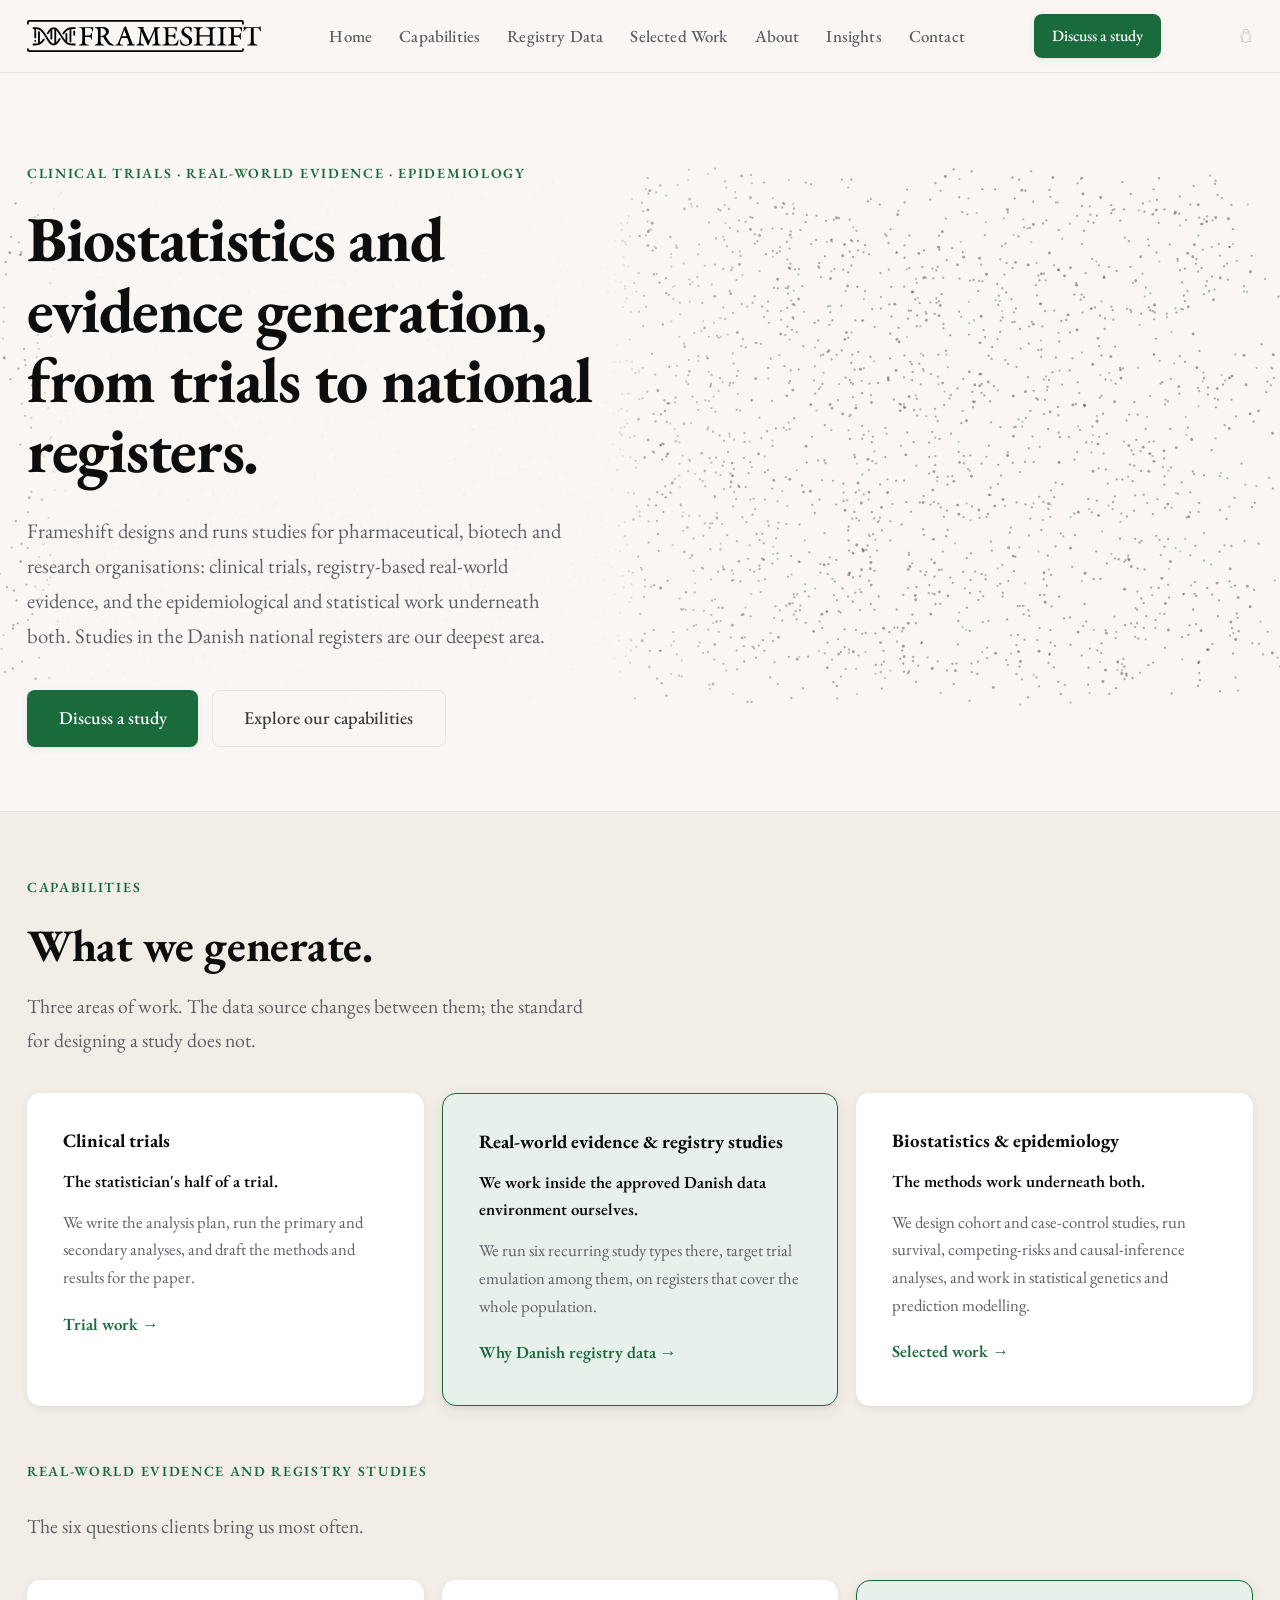
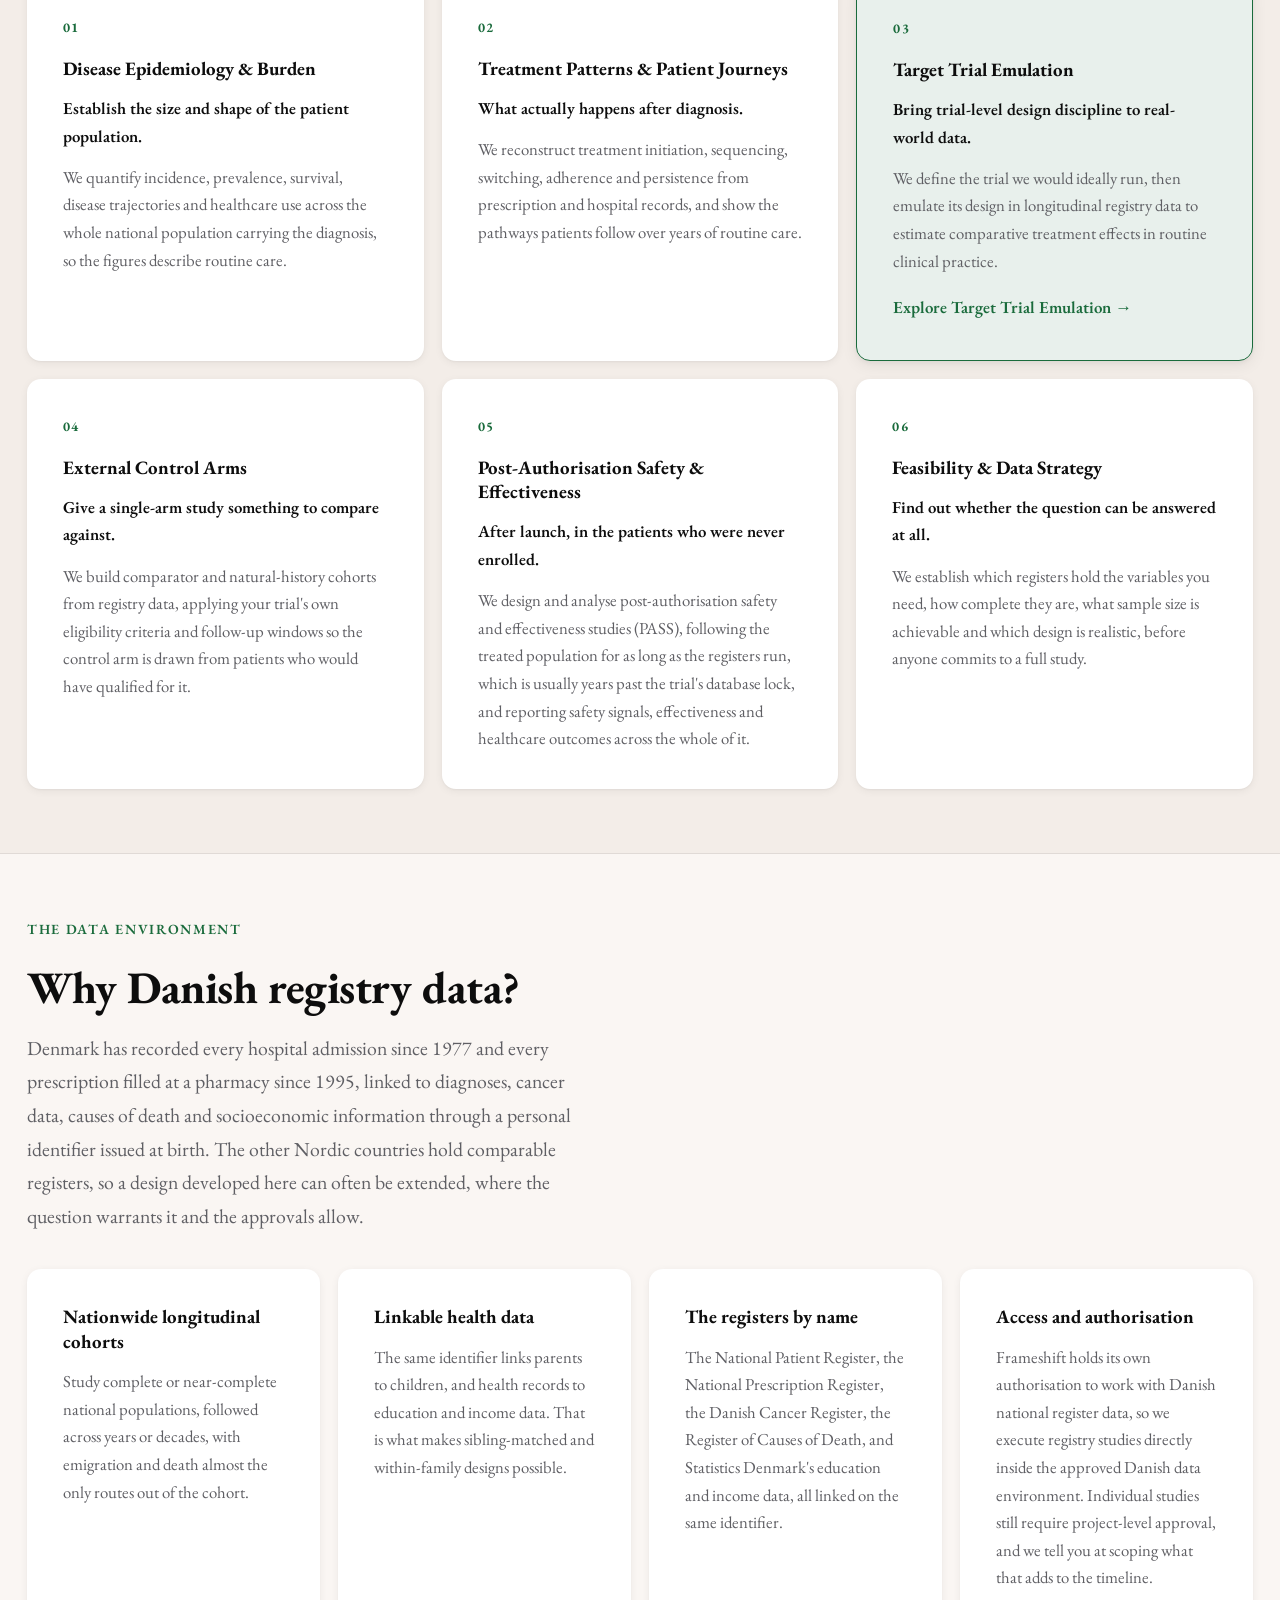
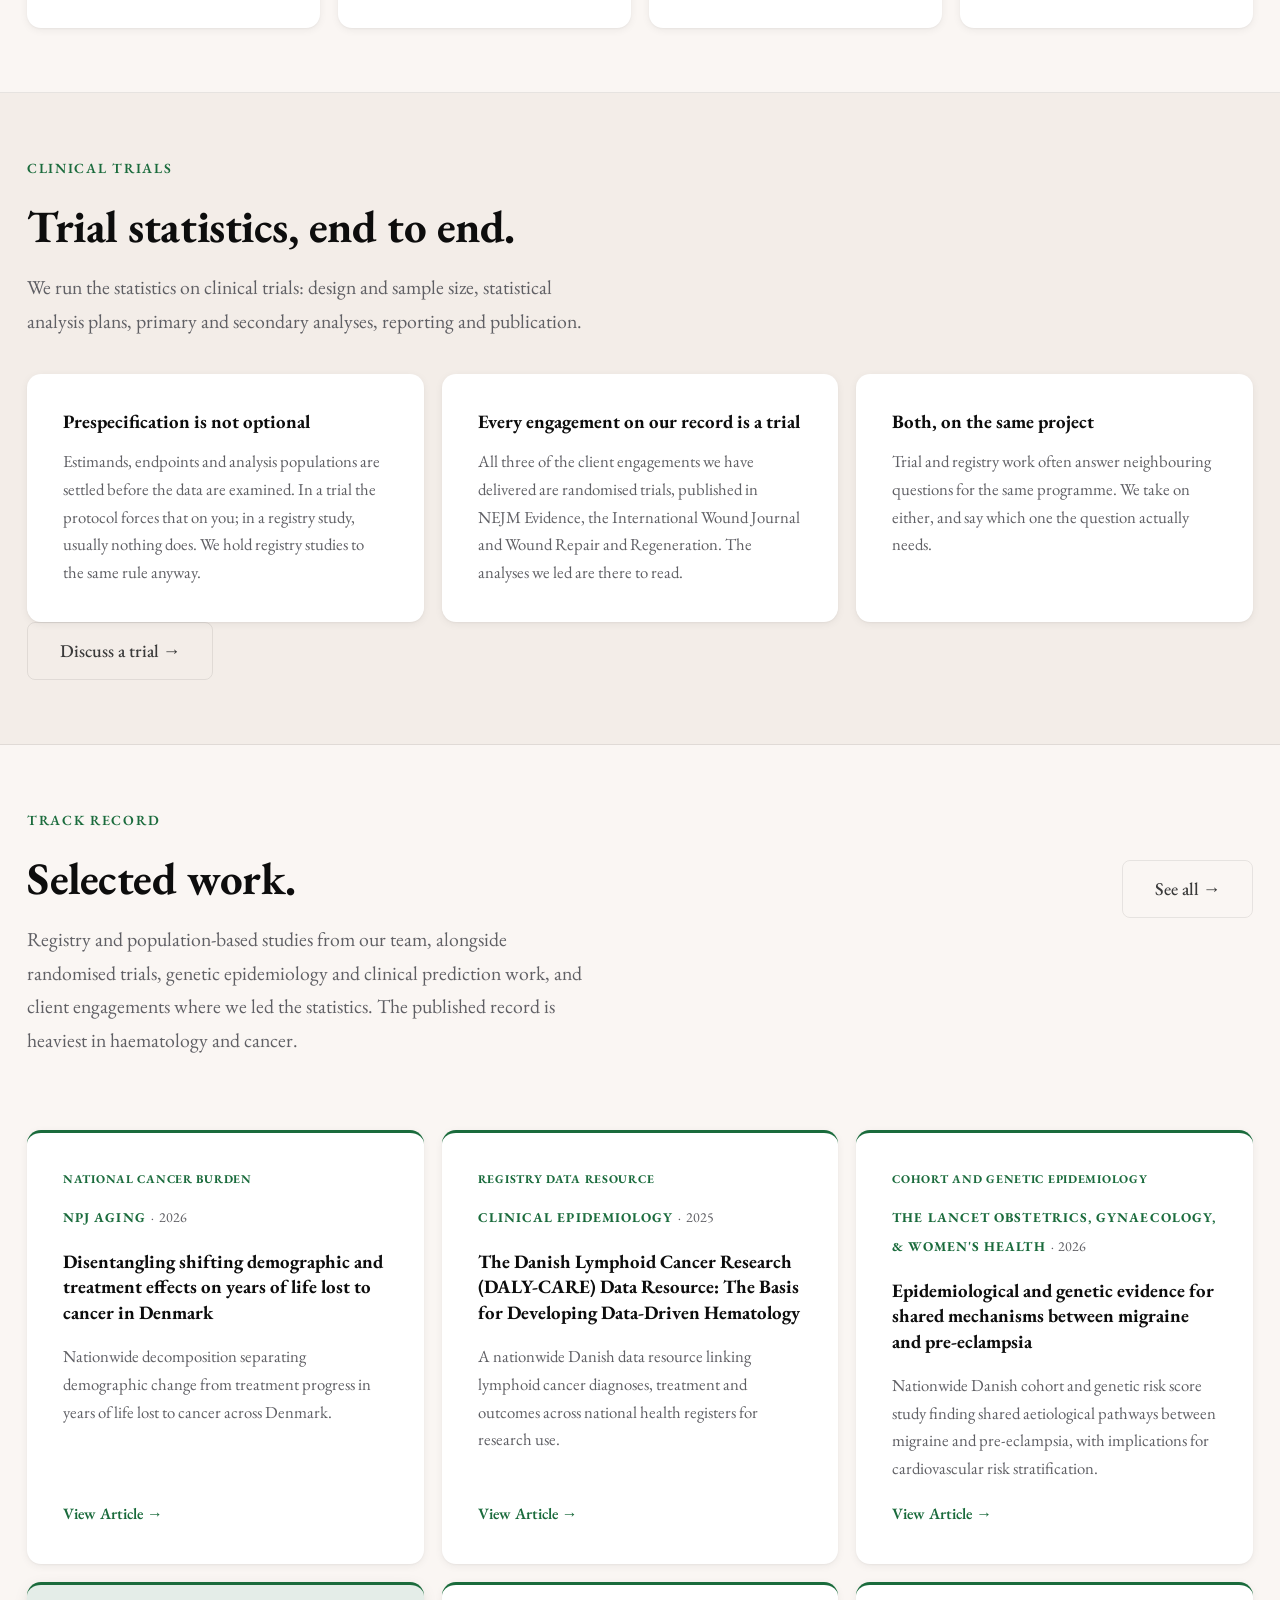
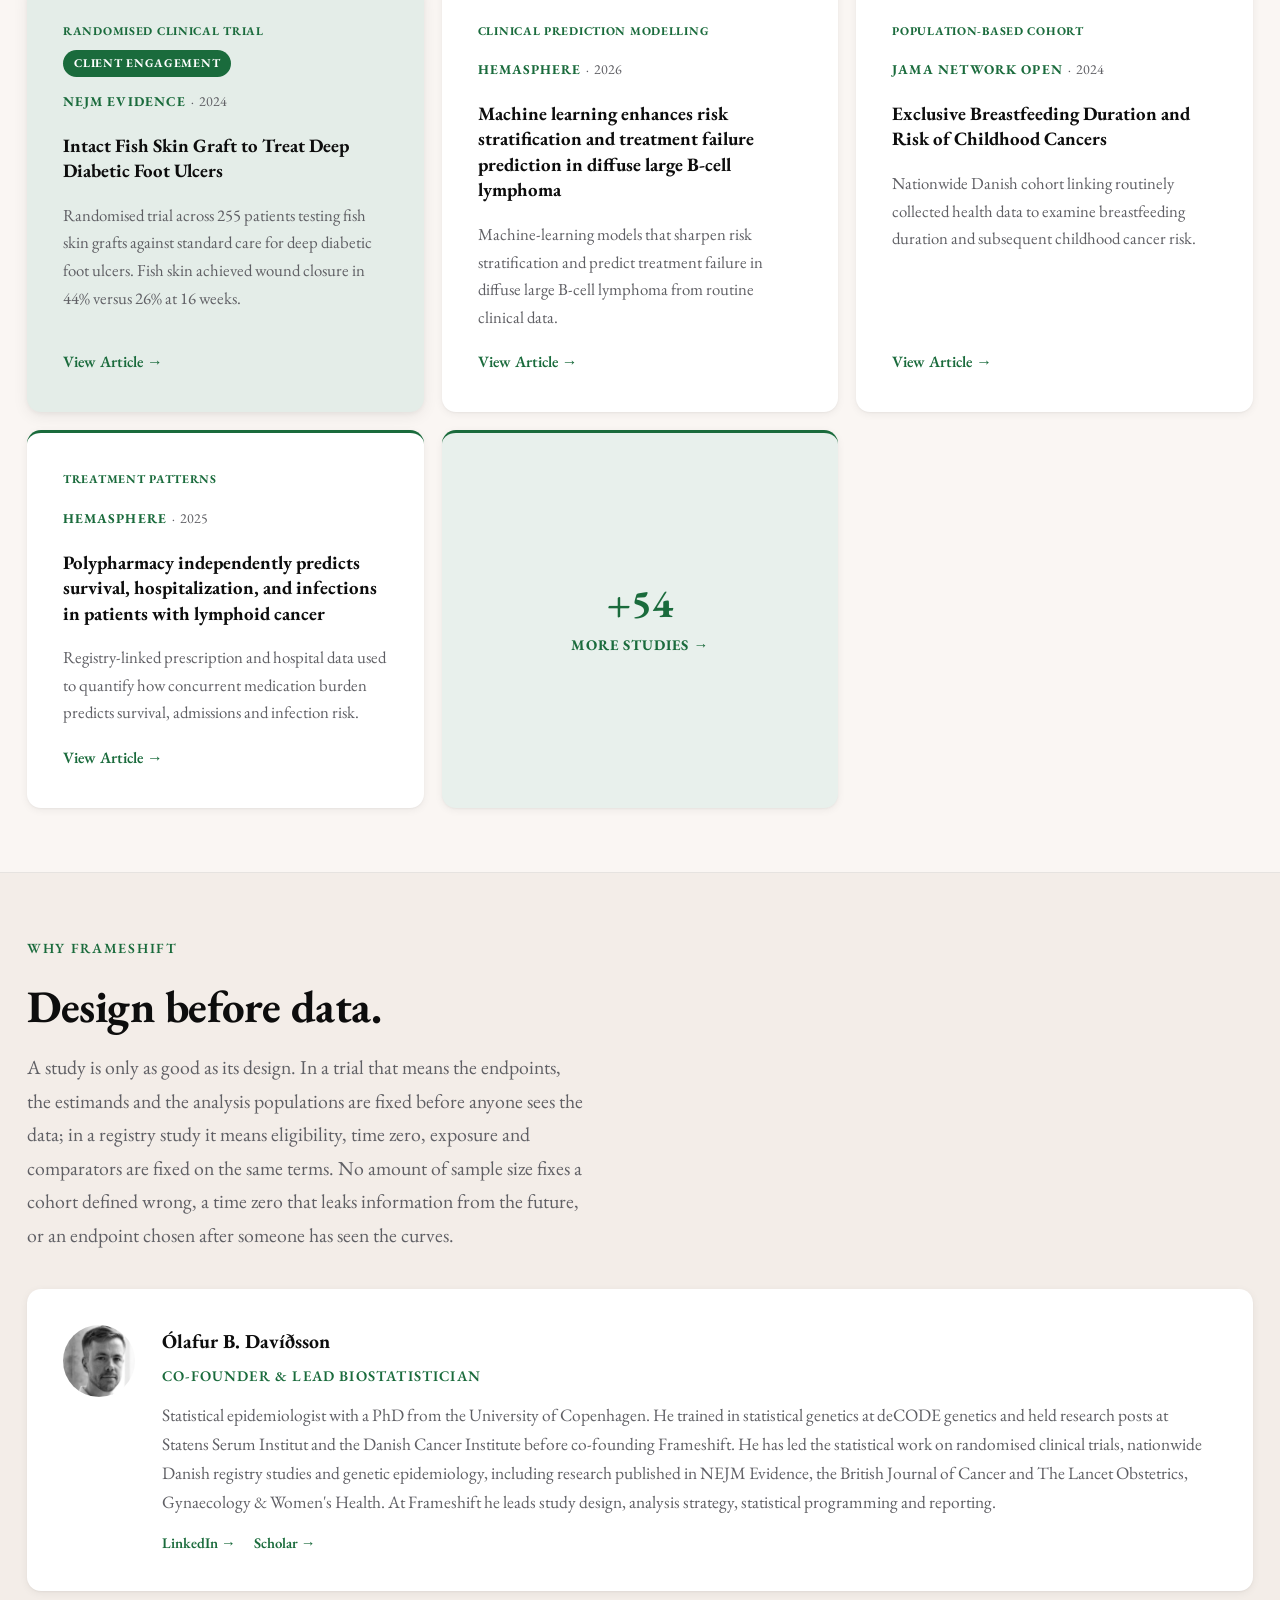
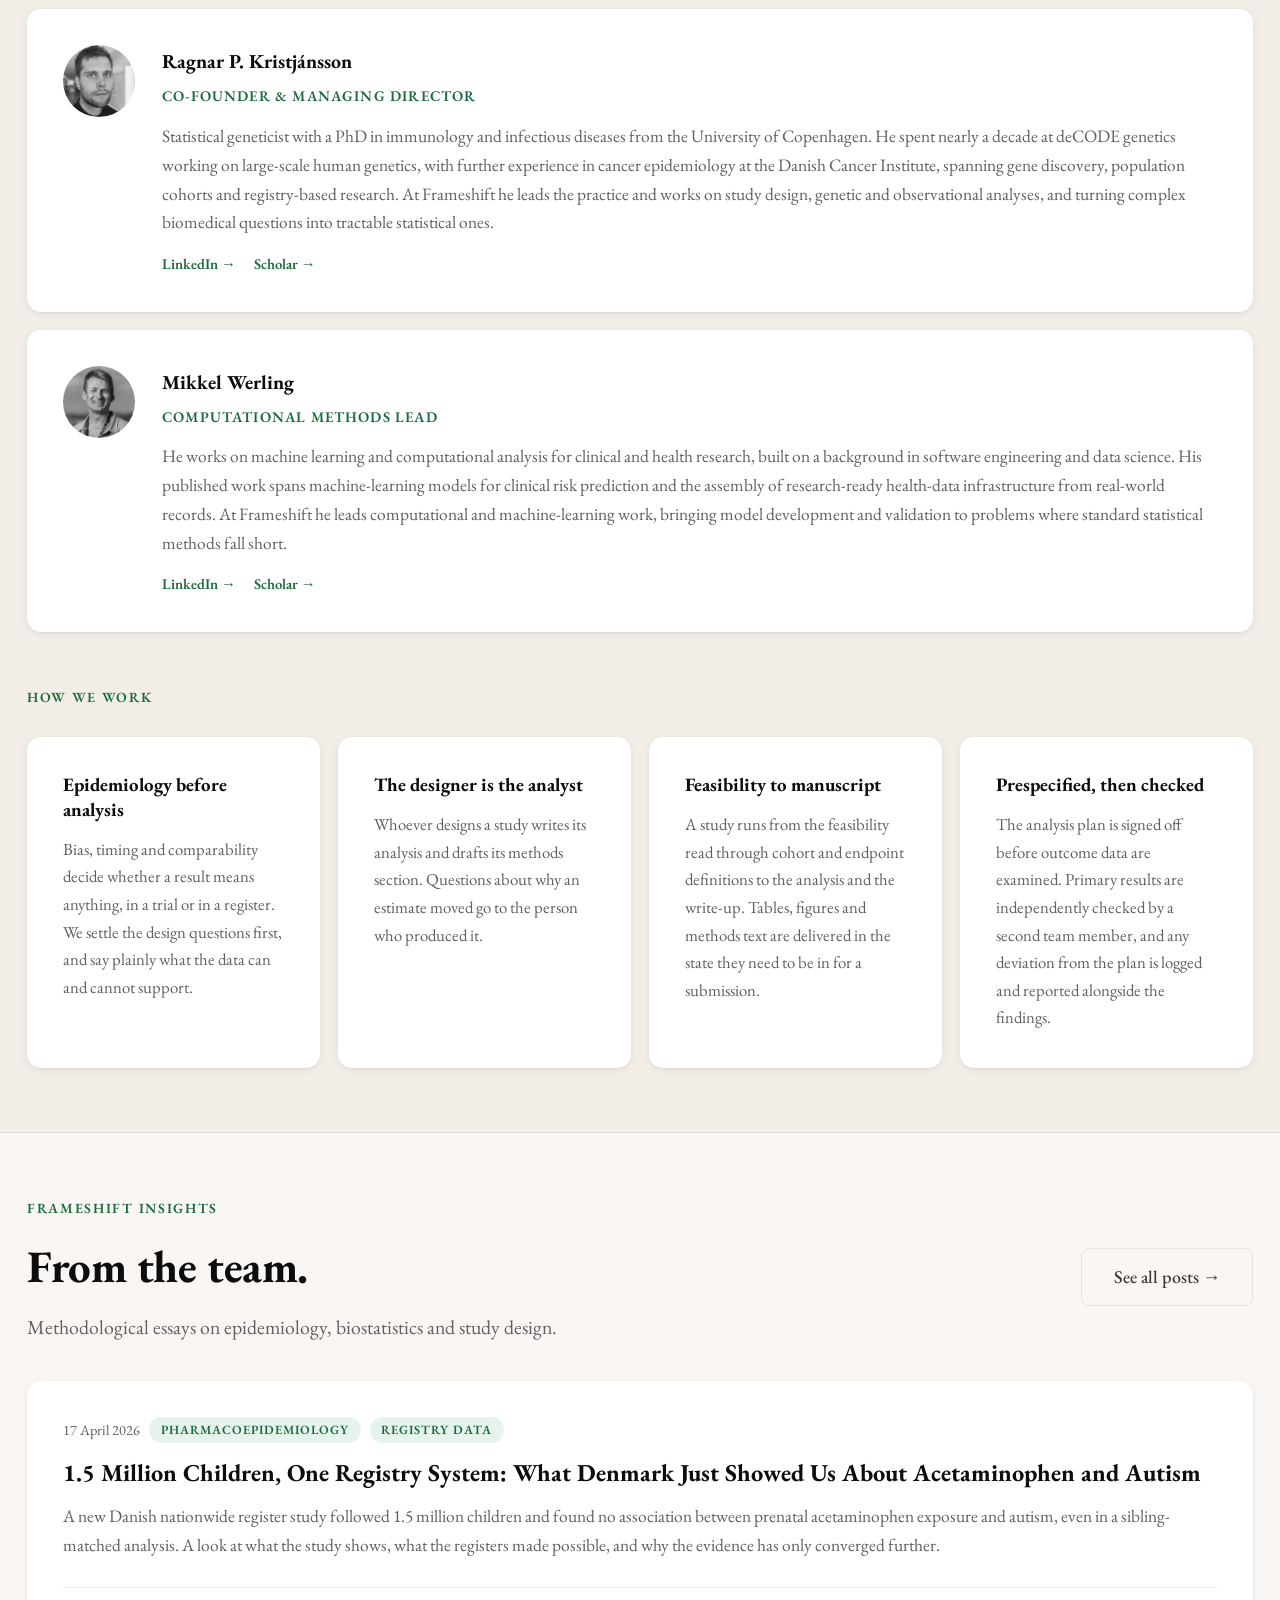
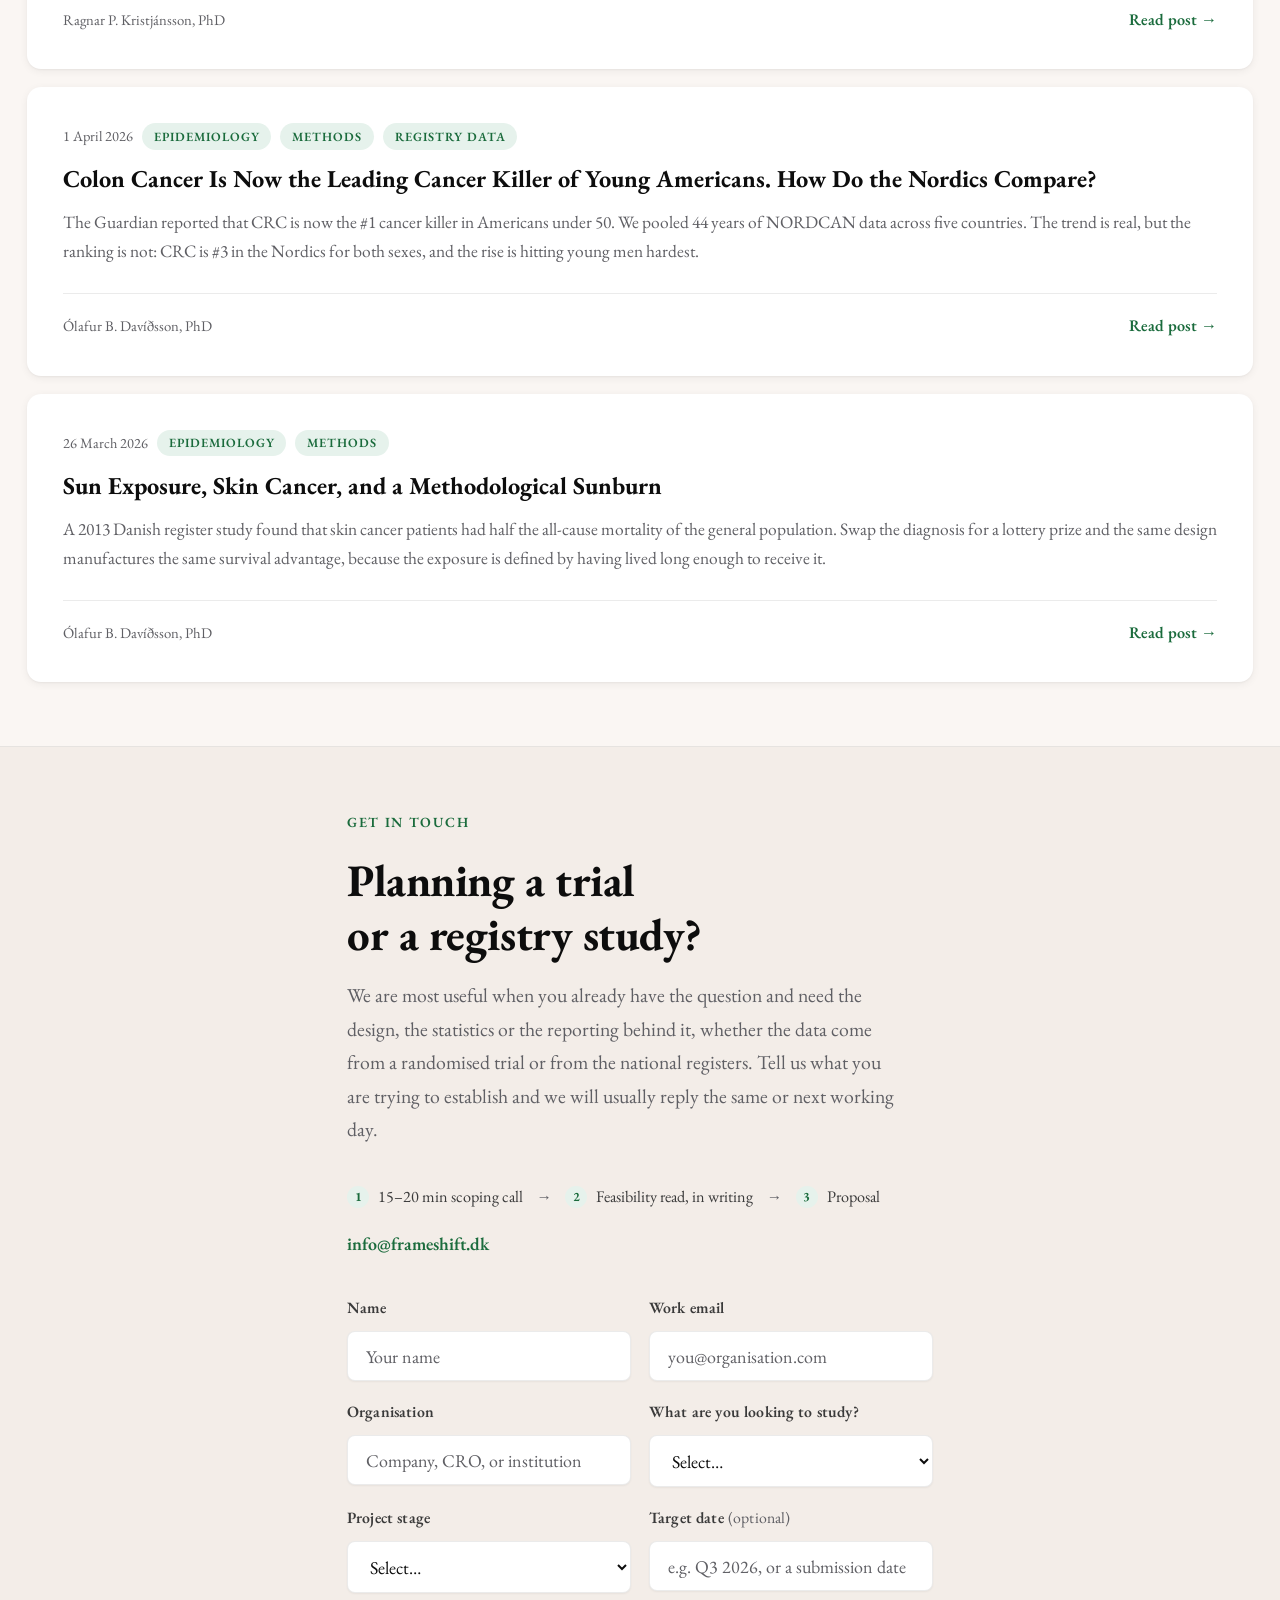
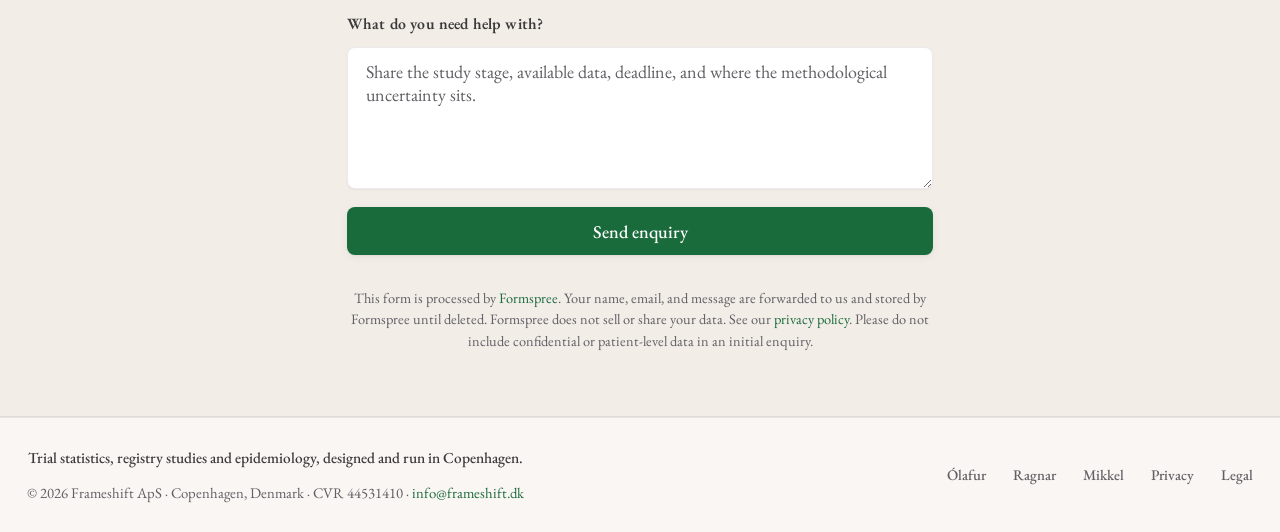
==== commit f9e5951d: "Add therapeutic-area filter, PASS vocabulary and a contracting section Three changes aimed at how ph" ====
--- a/index.html
+++ b/index.html
@@ -188,9 +188,9 @@
       </div>
       <div class="service-card reveal reveal-d1">
         <span class="service-num">05</span>
-        <h3>Post-Authorisation Effectiveness &amp; Safety</h3>
+        <h3>Post-Authorisation Safety &amp; Effectiveness</h3>
         <p class="service-lead">After launch, in the patients who were never enrolled.</p>
-        <p>We follow the treated population for as long as the registers run, which is usually years past the trial's database lock, and report effectiveness, safety signals and healthcare outcomes across the whole of it.</p>
+        <p>We design and analyse post-authorisation safety and effectiveness studies (PASS), following the treated population for as long as the registers run, which is usually years past the trial's database lock, and reporting safety signals, effectiveness and healthcare outcomes across the whole of it.</p>
       </div>
       <div class="service-card reveal reveal-d2">
         <span class="service-num">06</span>
@@ -262,7 +262,7 @@
     <div class="section-header-row">
       <div>
         <h2 class="section-title">Selected work.</h2>
-        <p class="section-lead">Registry and population-based studies from our team, alongside randomised trials, genetic epidemiology and clinical prediction work, and client engagements where we led the statistics.</p>
+        <p class="section-lead">Registry and population-based studies from our team, alongside randomised trials, genetic epidemiology and clinical prediction work, and client engagements where we led the statistics. The published record is heaviest in haematology and cancer.</p>
       </div>
       <a href="selected-work.html" class="btn btn--ghost btn--see-all">See all →</a>
     </div>
@@ -513,7 +513,7 @@
               <option>Treatment patterns</option>
               <option>Comparative effectiveness / safety</option>
               <option>External comparator</option>
-              <option>Post-market evidence</option>
+              <option>Post-authorisation safety or effectiveness (PASS)</option>
             </optgroup>
             <optgroup label="Clinical trials">
               <option>Trial design or sample size</option>
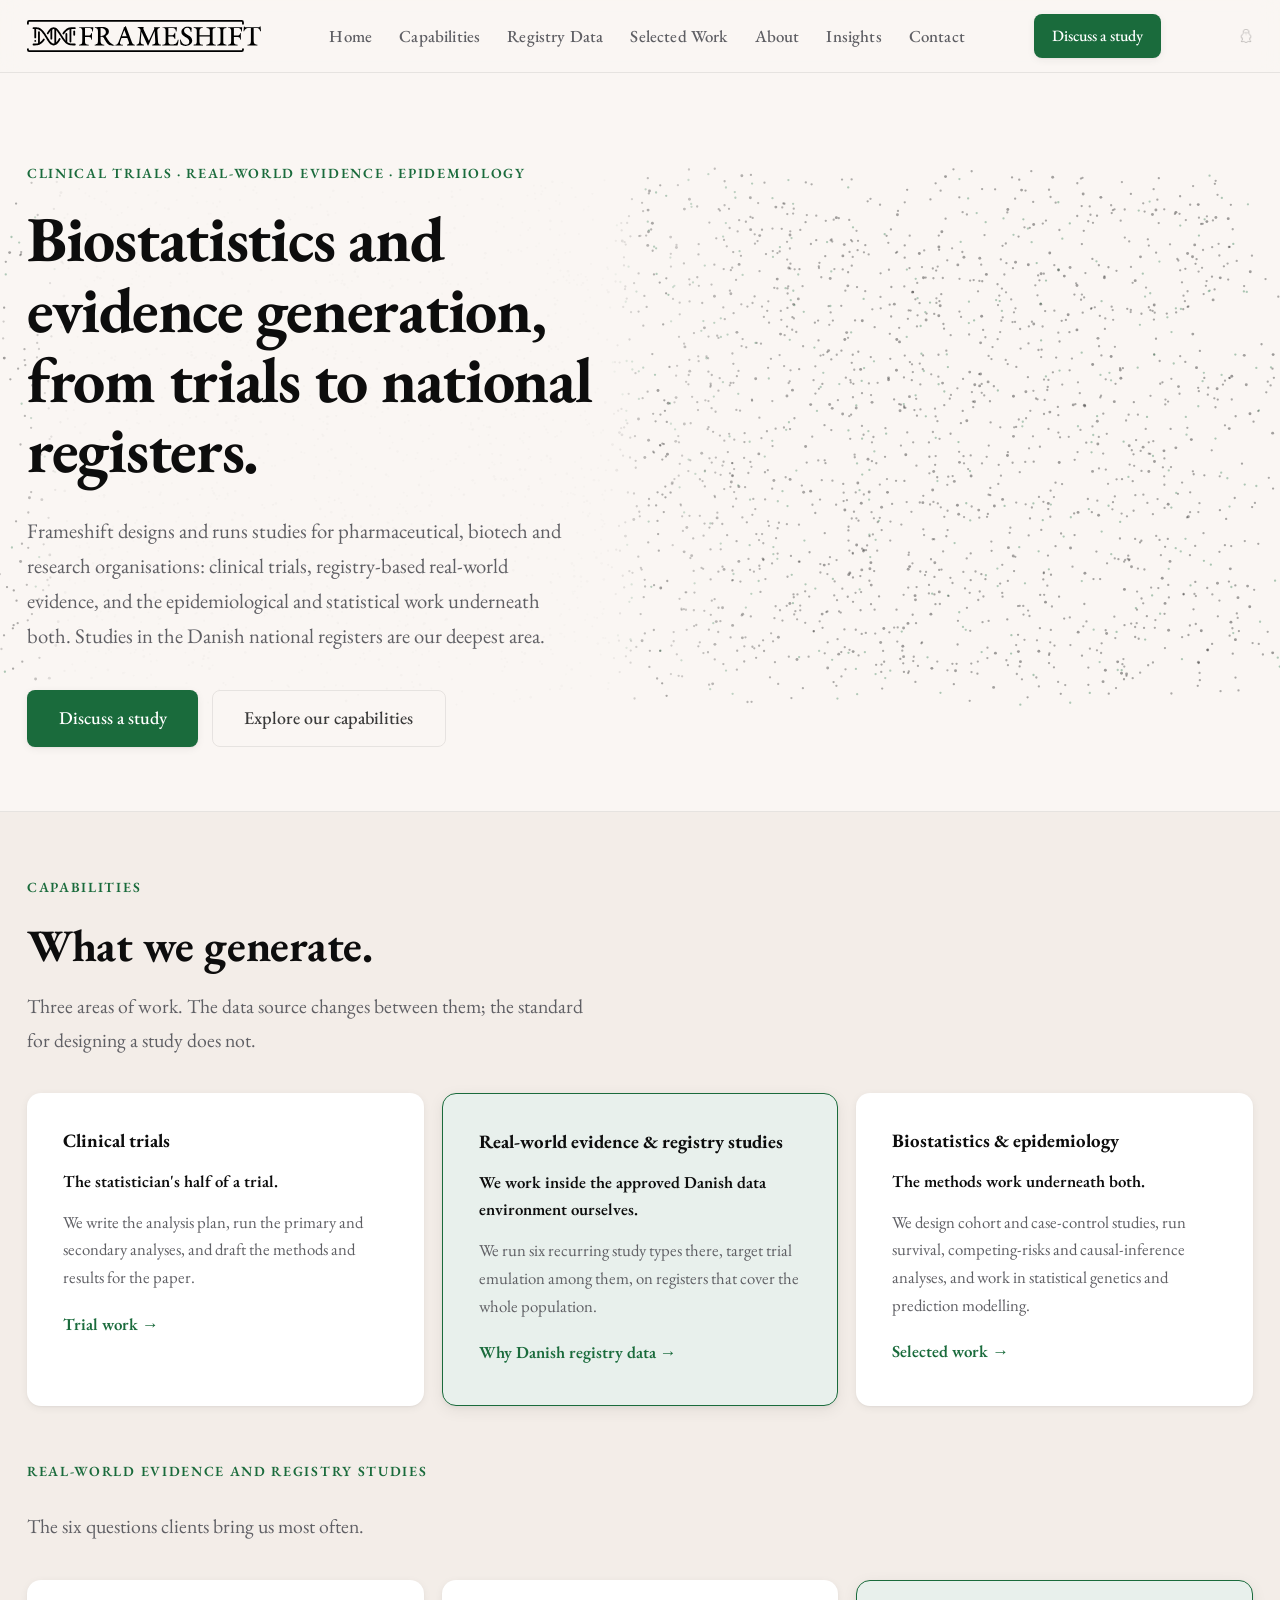
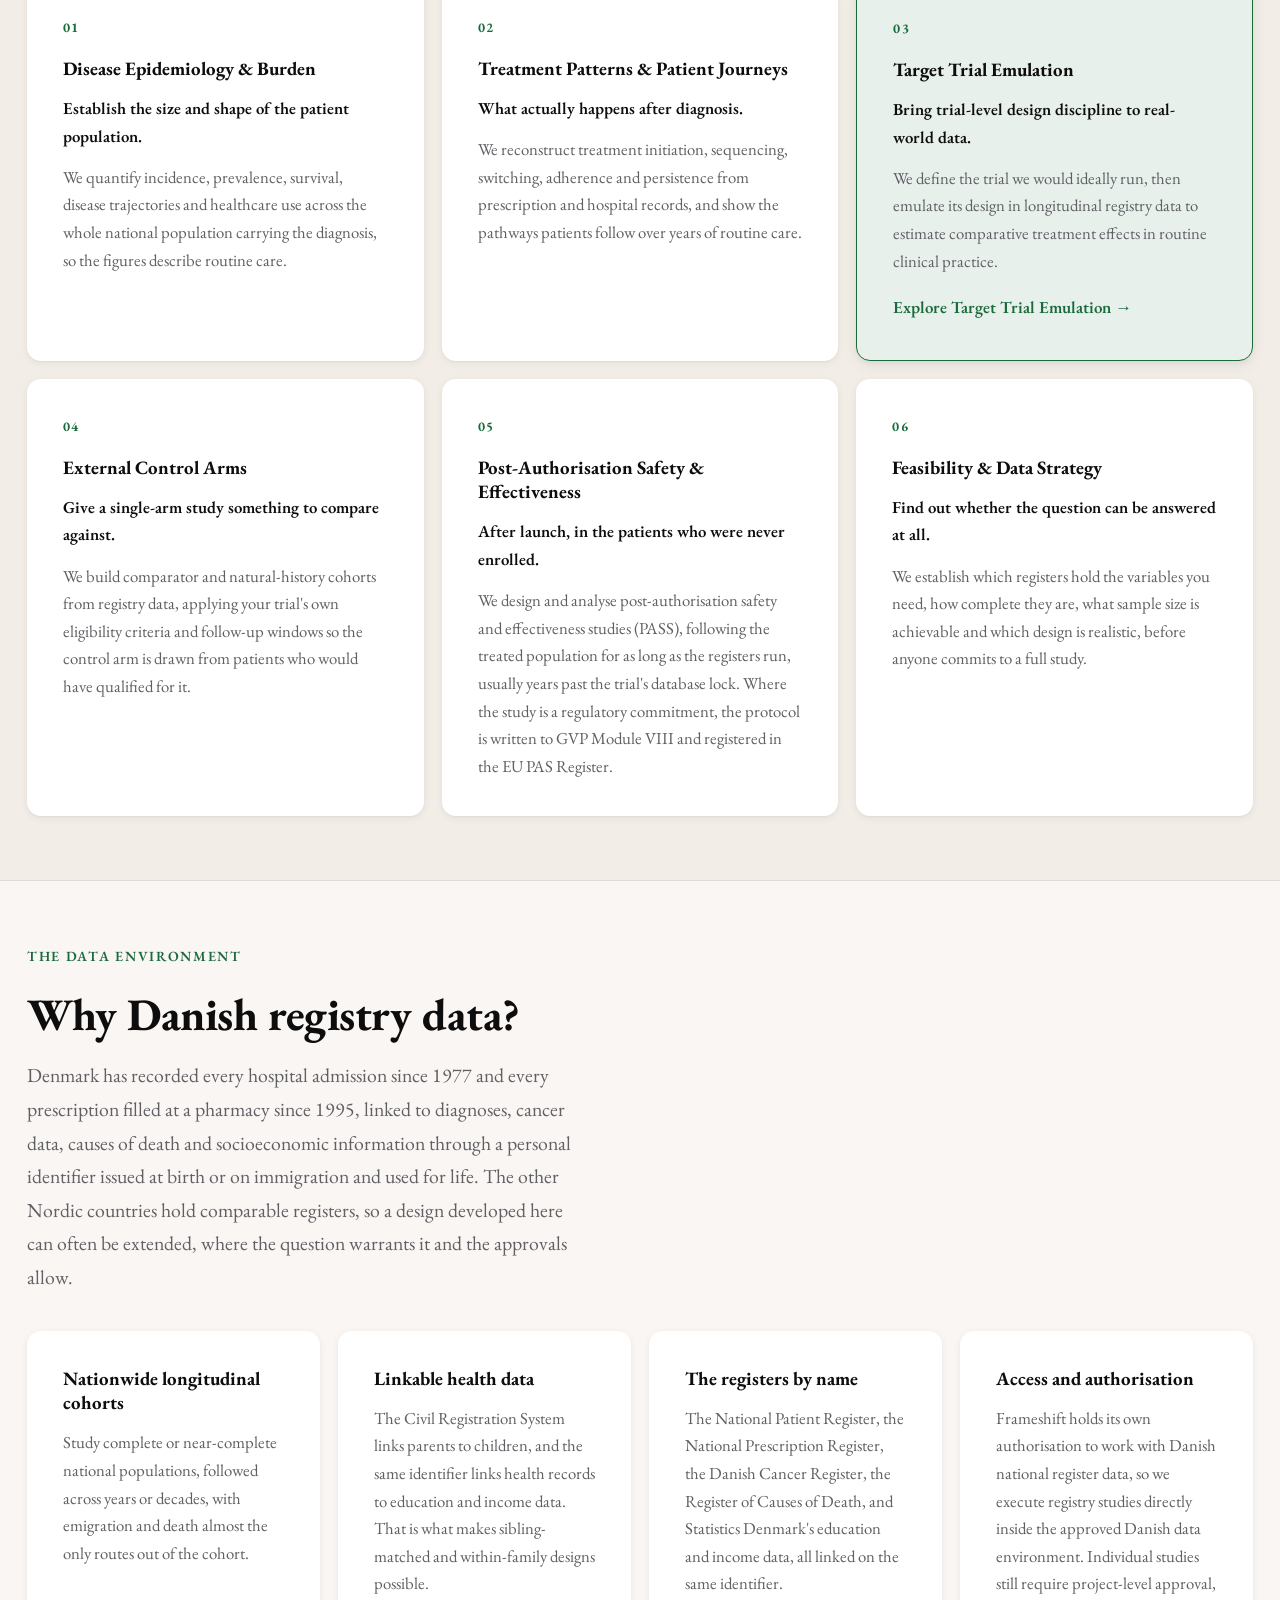
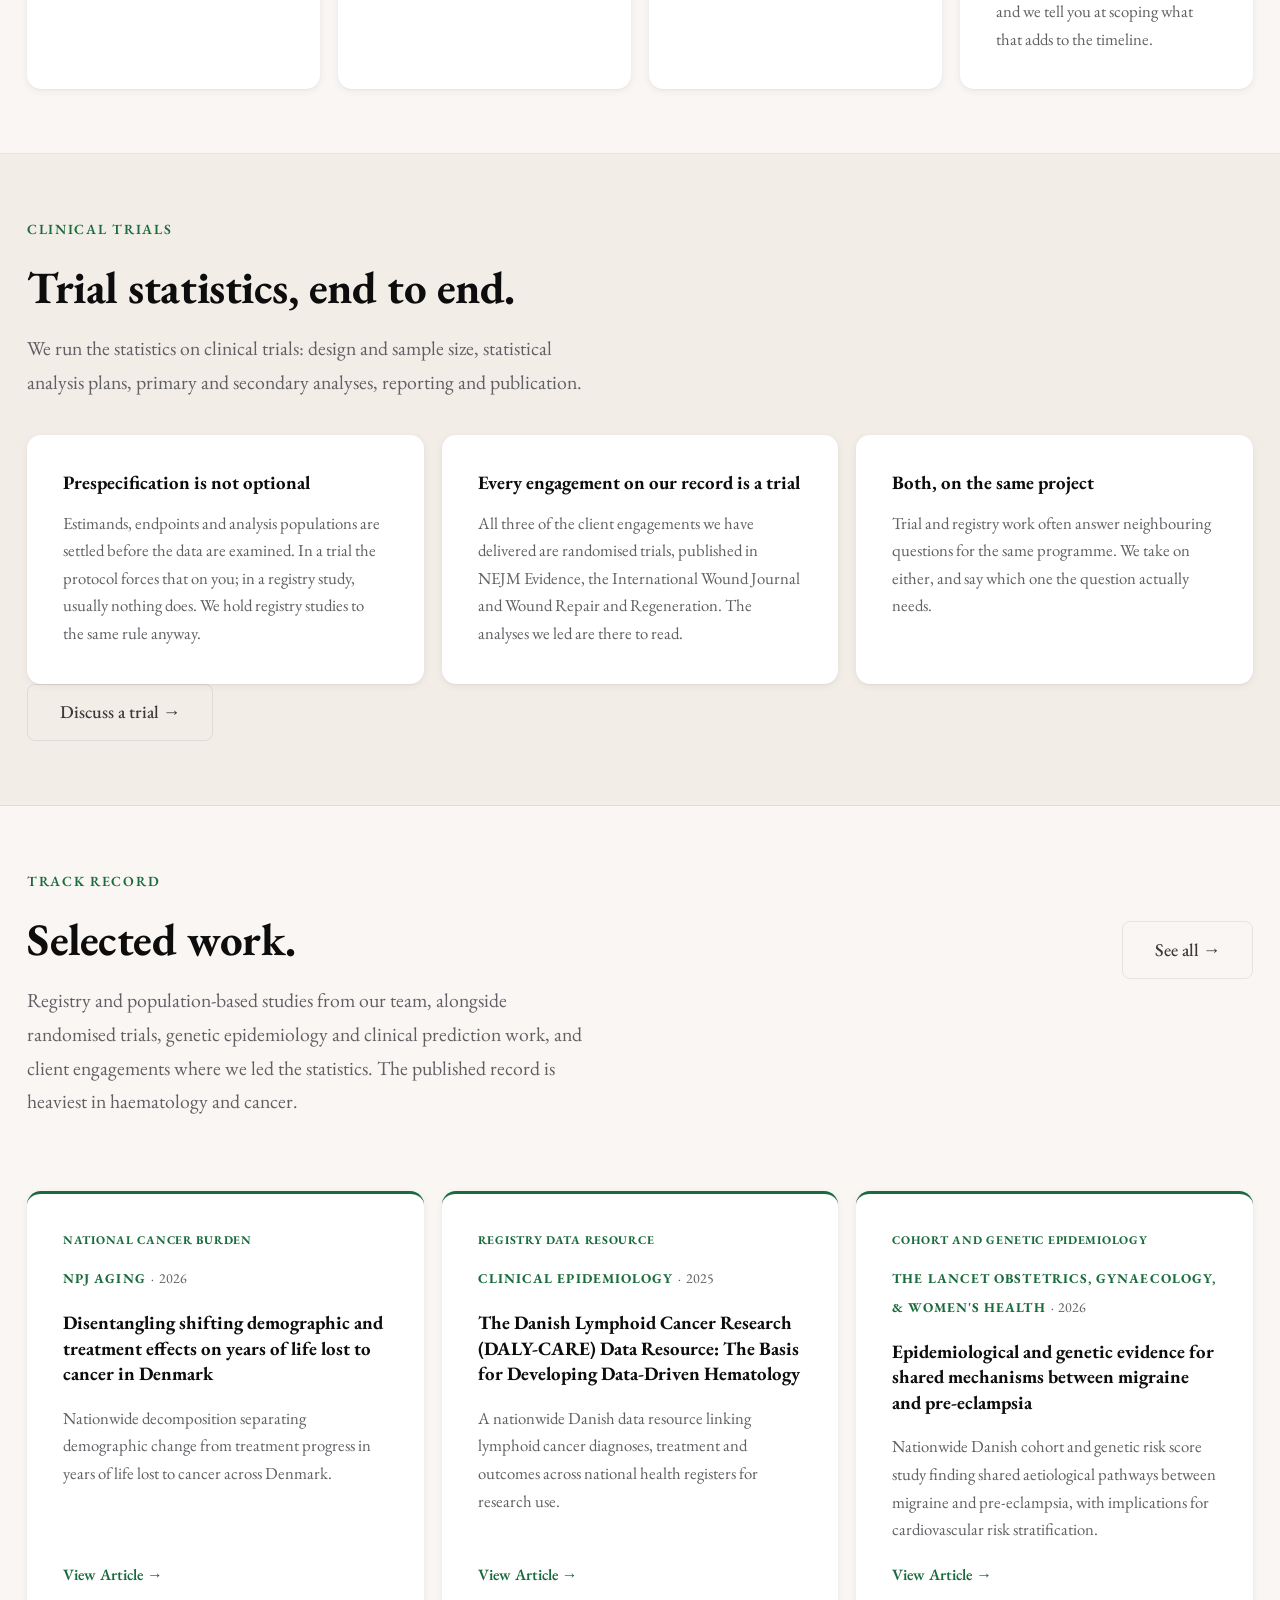
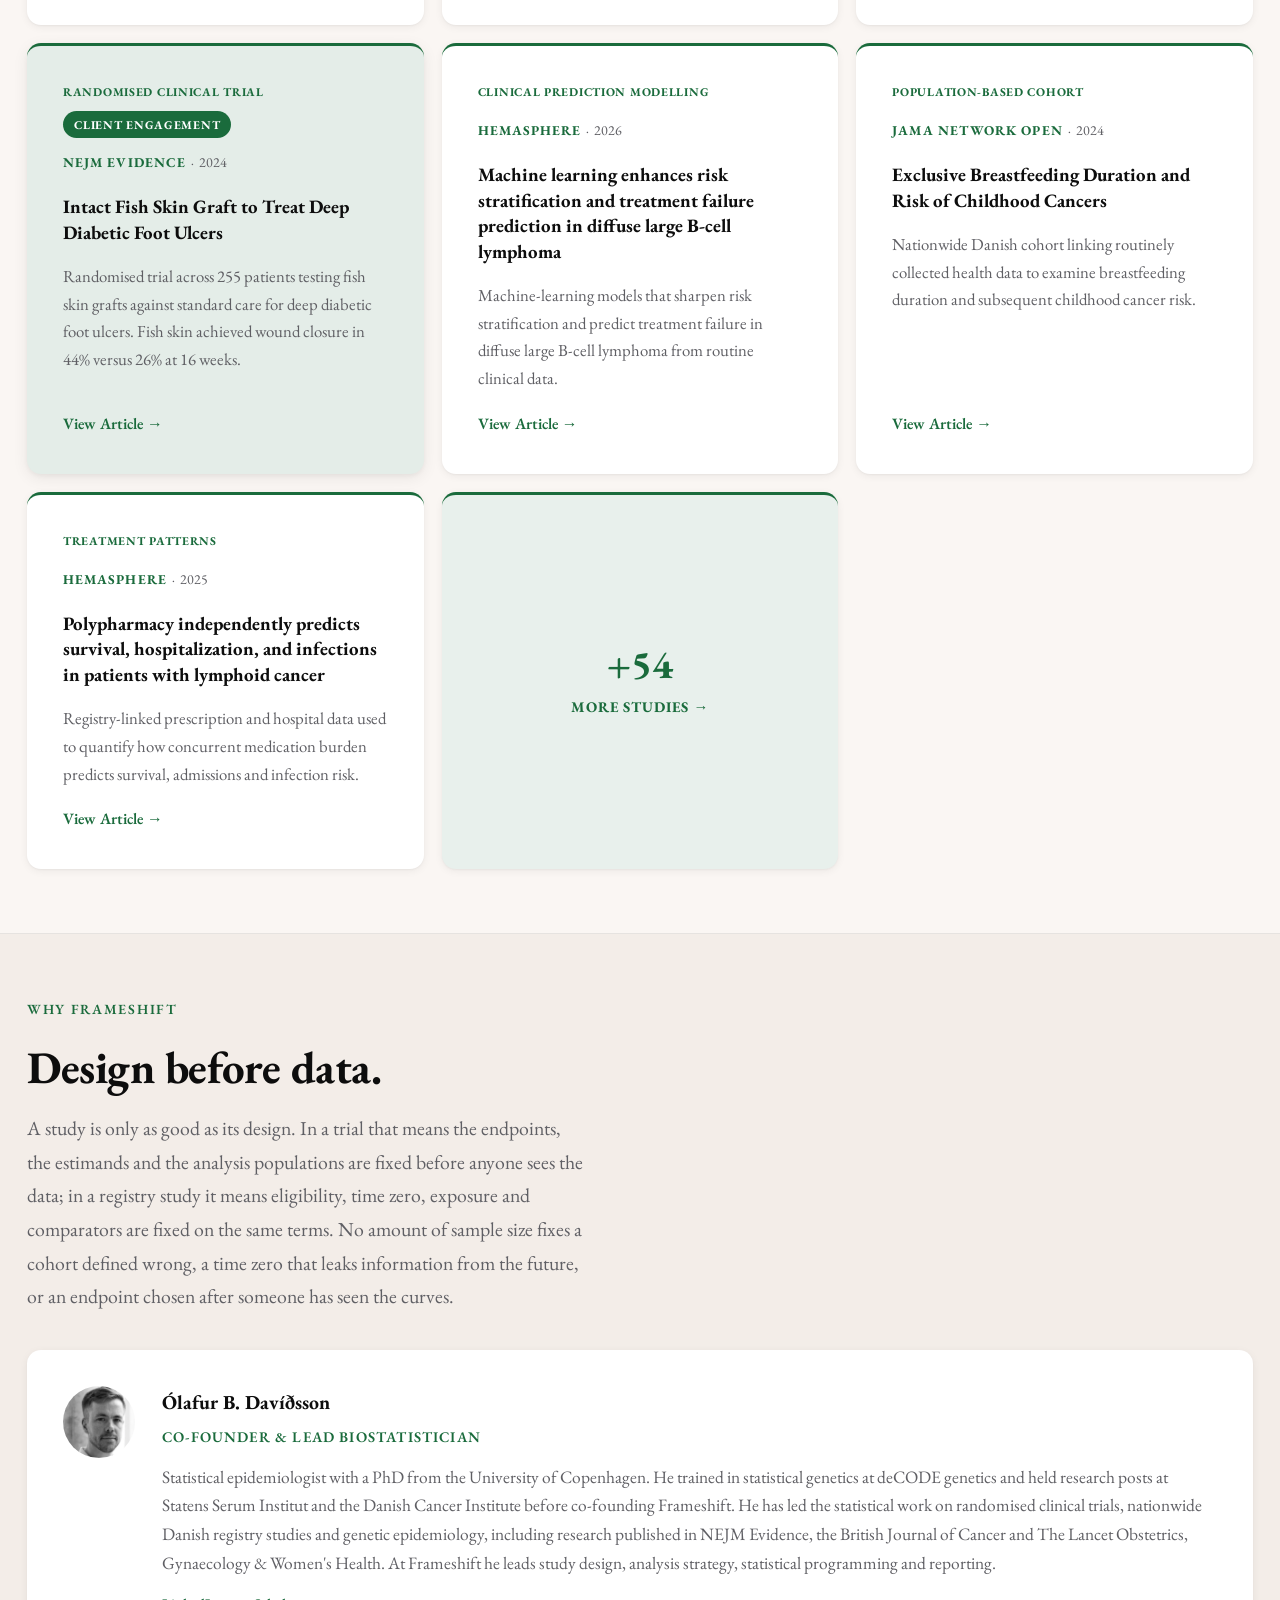
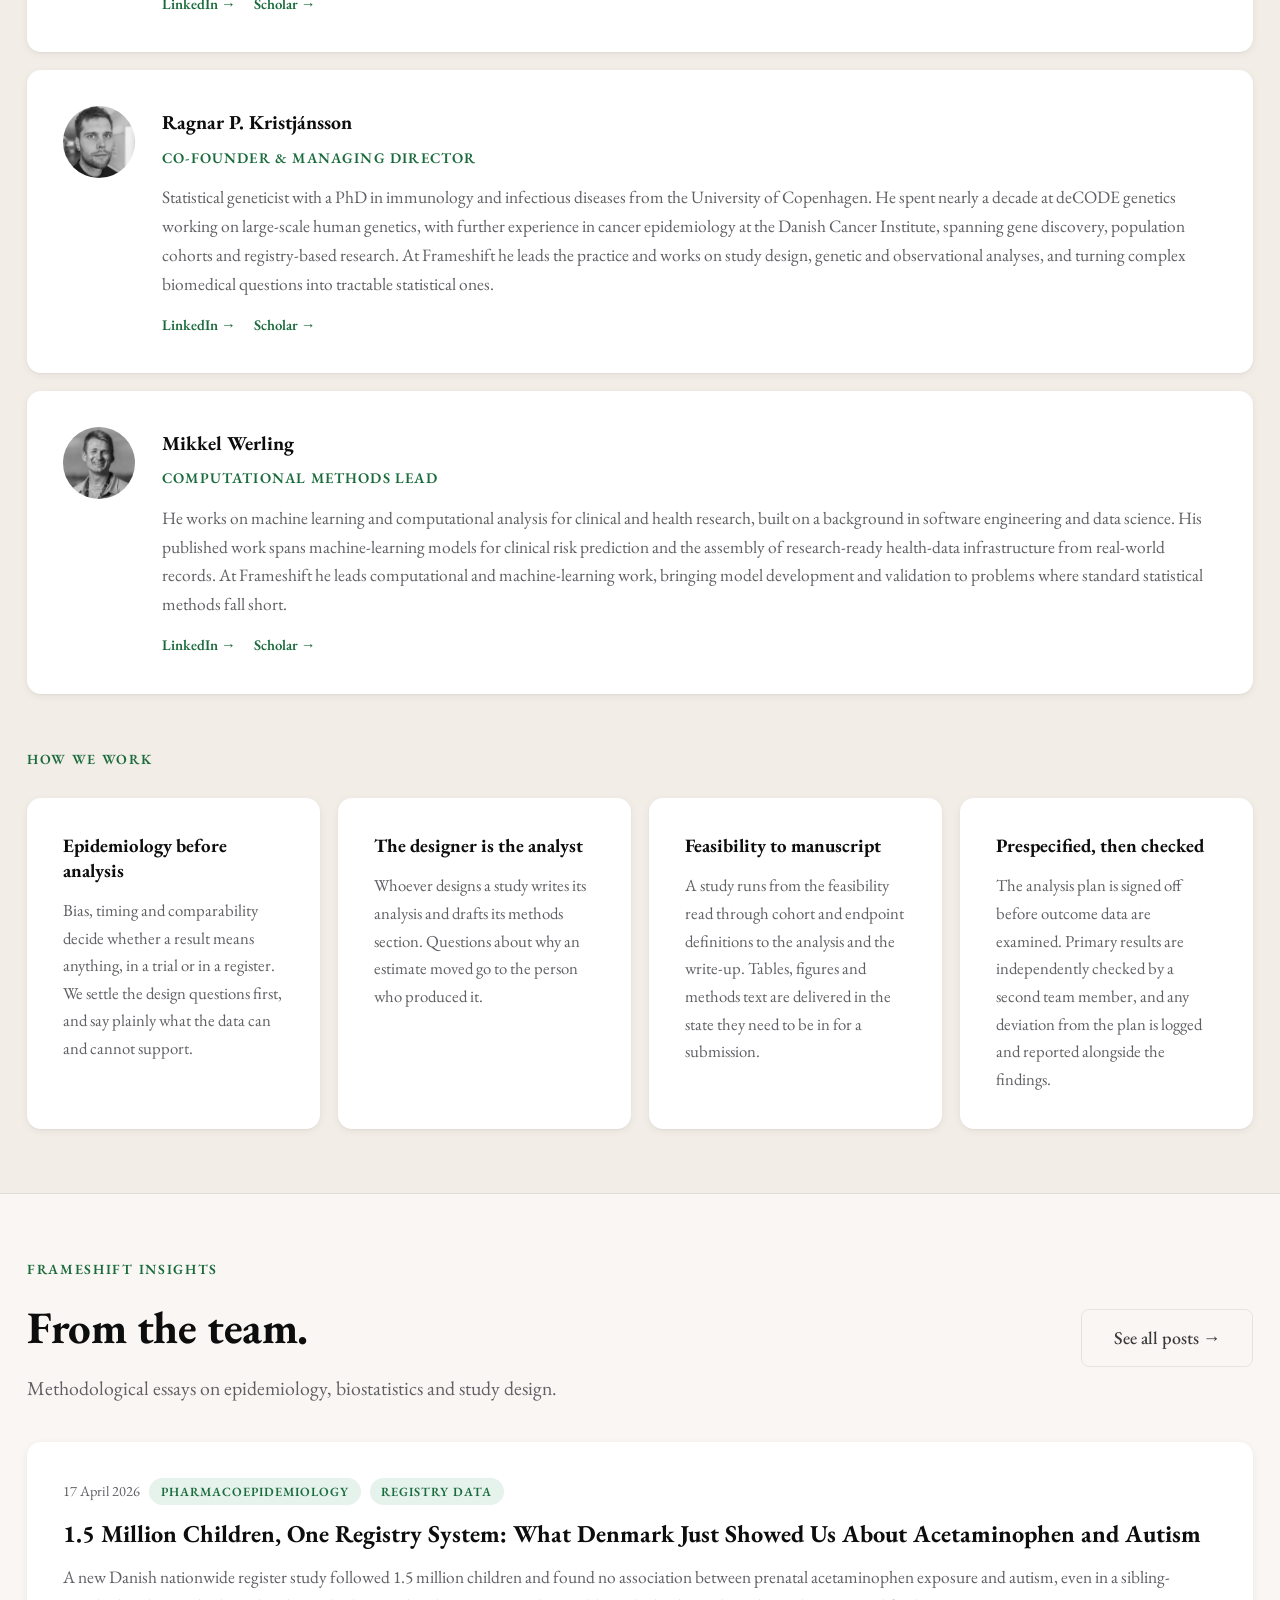
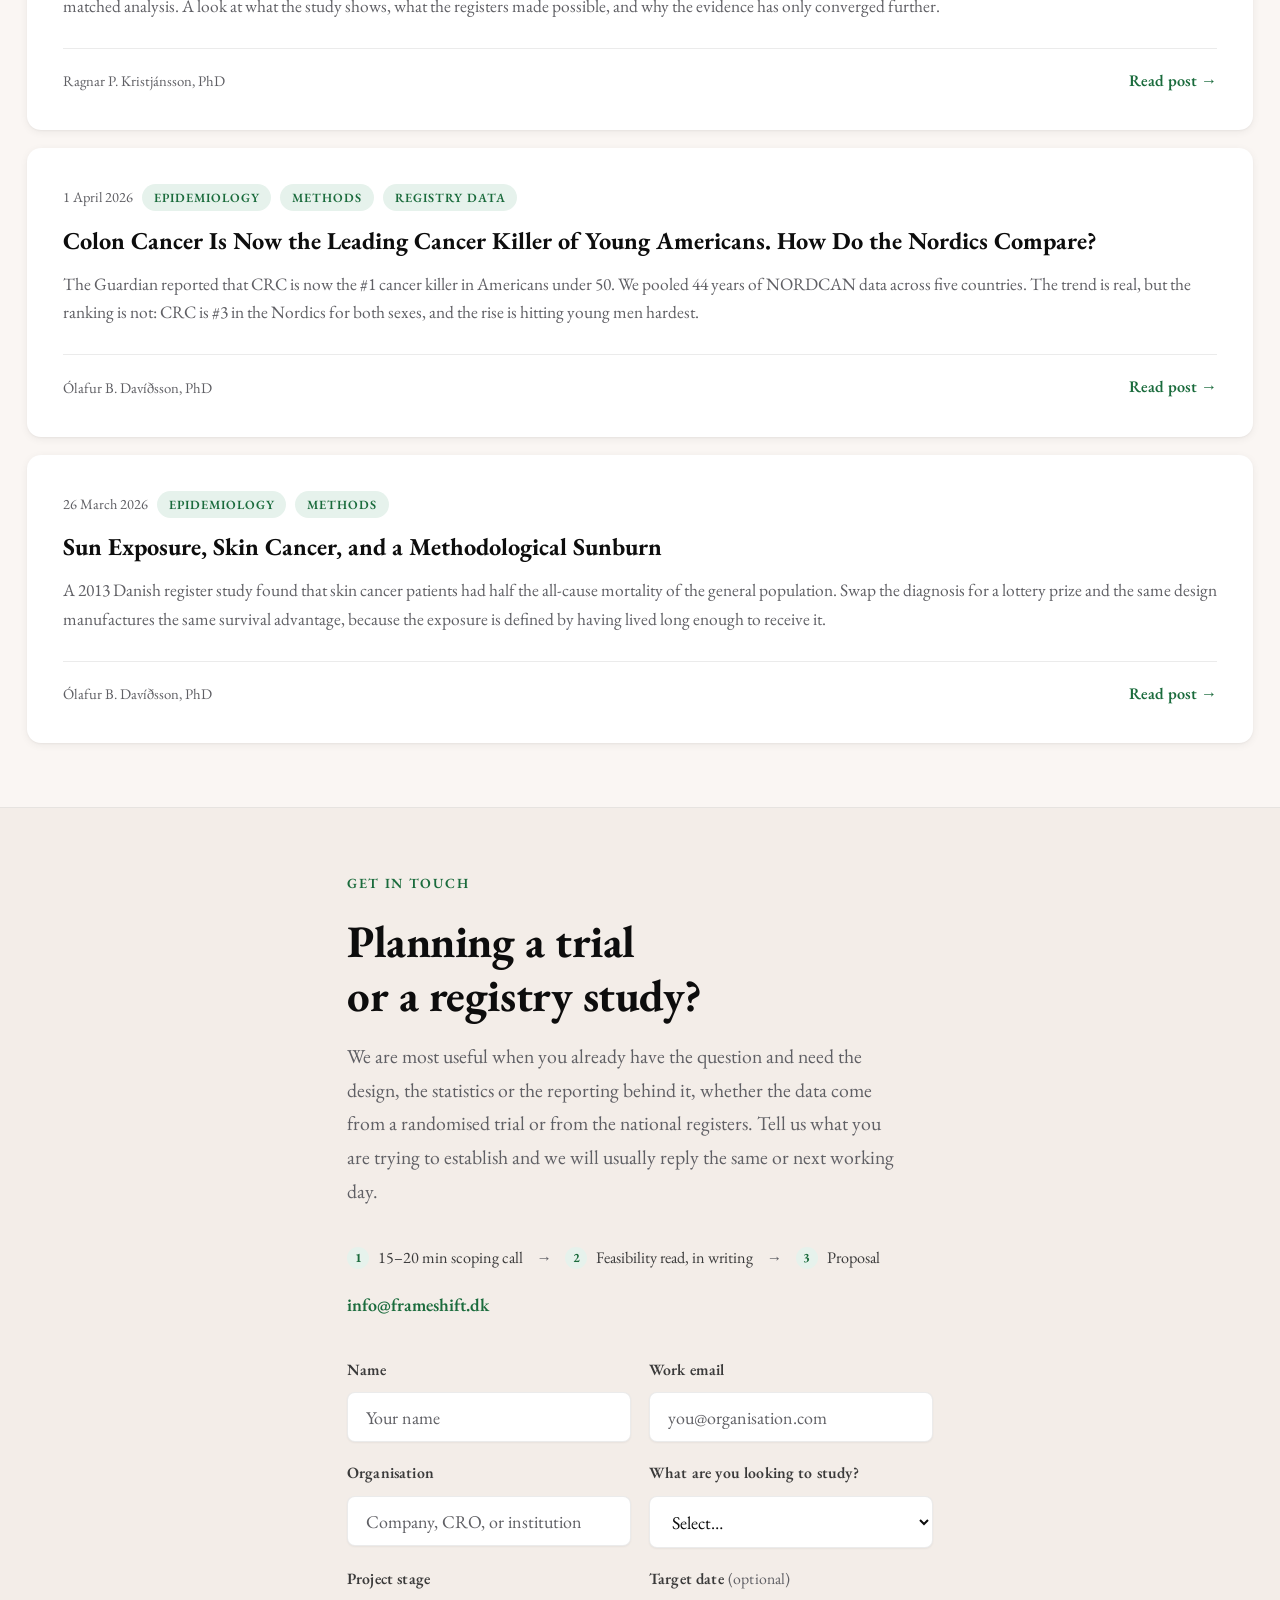
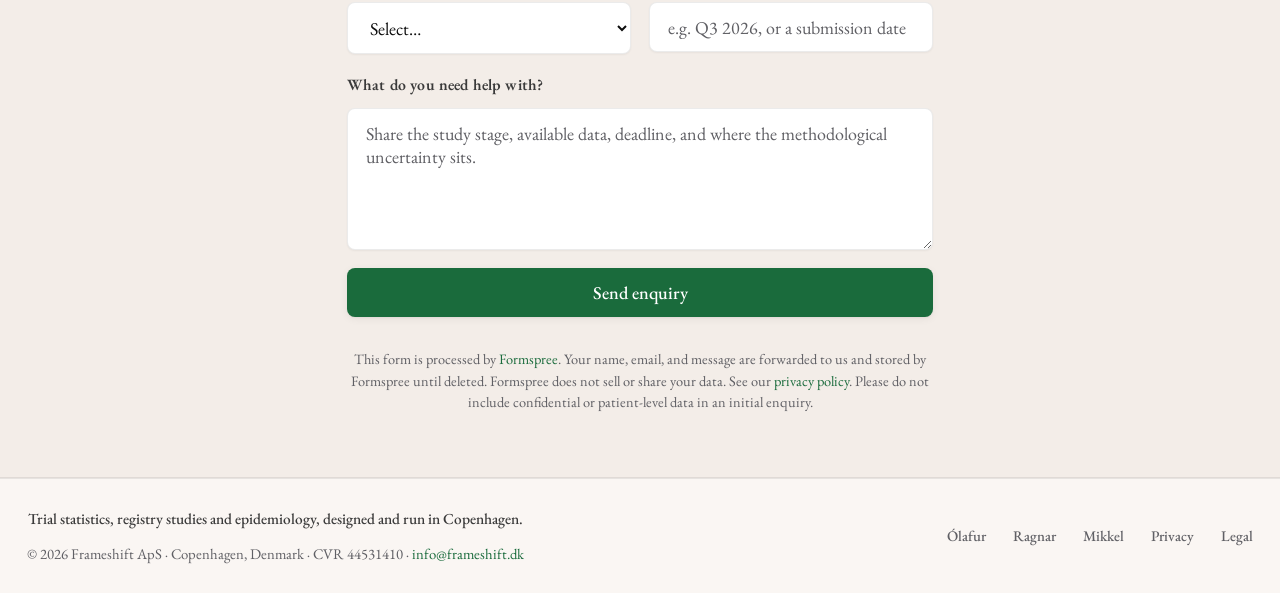
==== commit b284c46f: "Tighten the register claims and state PASS process All three confirmed with Olafur.  - The CPR numbe" ====
--- a/index.html
+++ b/index.html
@@ -190,7 +190,7 @@
         <span class="service-num">05</span>
         <h3>Post-Authorisation Safety &amp; Effectiveness</h3>
         <p class="service-lead">After launch, in the patients who were never enrolled.</p>
-        <p>We design and analyse post-authorisation safety and effectiveness studies (PASS), following the treated population for as long as the registers run, which is usually years past the trial's database lock, and reporting safety signals, effectiveness and healthcare outcomes across the whole of it.</p>
+        <p>We design and analyse post-authorisation safety and effectiveness studies (PASS), following the treated population for as long as the registers run, usually years past the trial's database lock. Where the study is a regulatory commitment, the protocol is written to GVP Module VIII and registered in the EU PAS Register.</p>
       </div>
       <div class="service-card reveal reveal-d2">
         <span class="service-num">06</span>
@@ -207,7 +207,7 @@
   <div class="container">
     <p class="eyebrow">The data environment</p>
     <h2 class="section-title">Why Danish registry data?</h2>
-    <p class="section-lead">Denmark has recorded every hospital admission since 1977 and every prescription filled at a pharmacy since 1995, linked to diagnoses, cancer data, causes of death and socioeconomic information through a personal identifier issued at birth. The other Nordic countries hold comparable registers, so a design developed here can often be extended, where the question warrants it and the approvals allow.</p>
+    <p class="section-lead">Denmark has recorded every hospital admission since 1977 and every prescription filled at a pharmacy since 1995, linked to diagnoses, cancer data, causes of death and socioeconomic information through a personal identifier issued at birth or on immigration and used for life. The other Nordic countries hold comparable registers, so a design developed here can often be extended, where the question warrants it and the approvals allow.</p>
     <div class="why-grid">
       <div class="why-card reveal">
         <h3>Nationwide longitudinal cohorts</h3>
@@ -215,7 +215,7 @@
       </div>
       <div class="why-card reveal reveal-d1">
         <h3>Linkable health data</h3>
-        <p>The same identifier links parents to children, and health records to education and income data. That is what makes sibling-matched and within-family designs possible.</p>
+        <p>The Civil Registration System links parents to children, and the same identifier links health records to education and income data. That is what makes sibling-matched and within-family designs possible.</p>
       </div>
       <div class="why-card reveal reveal-d2">
         <h3>The registers by name</h3>
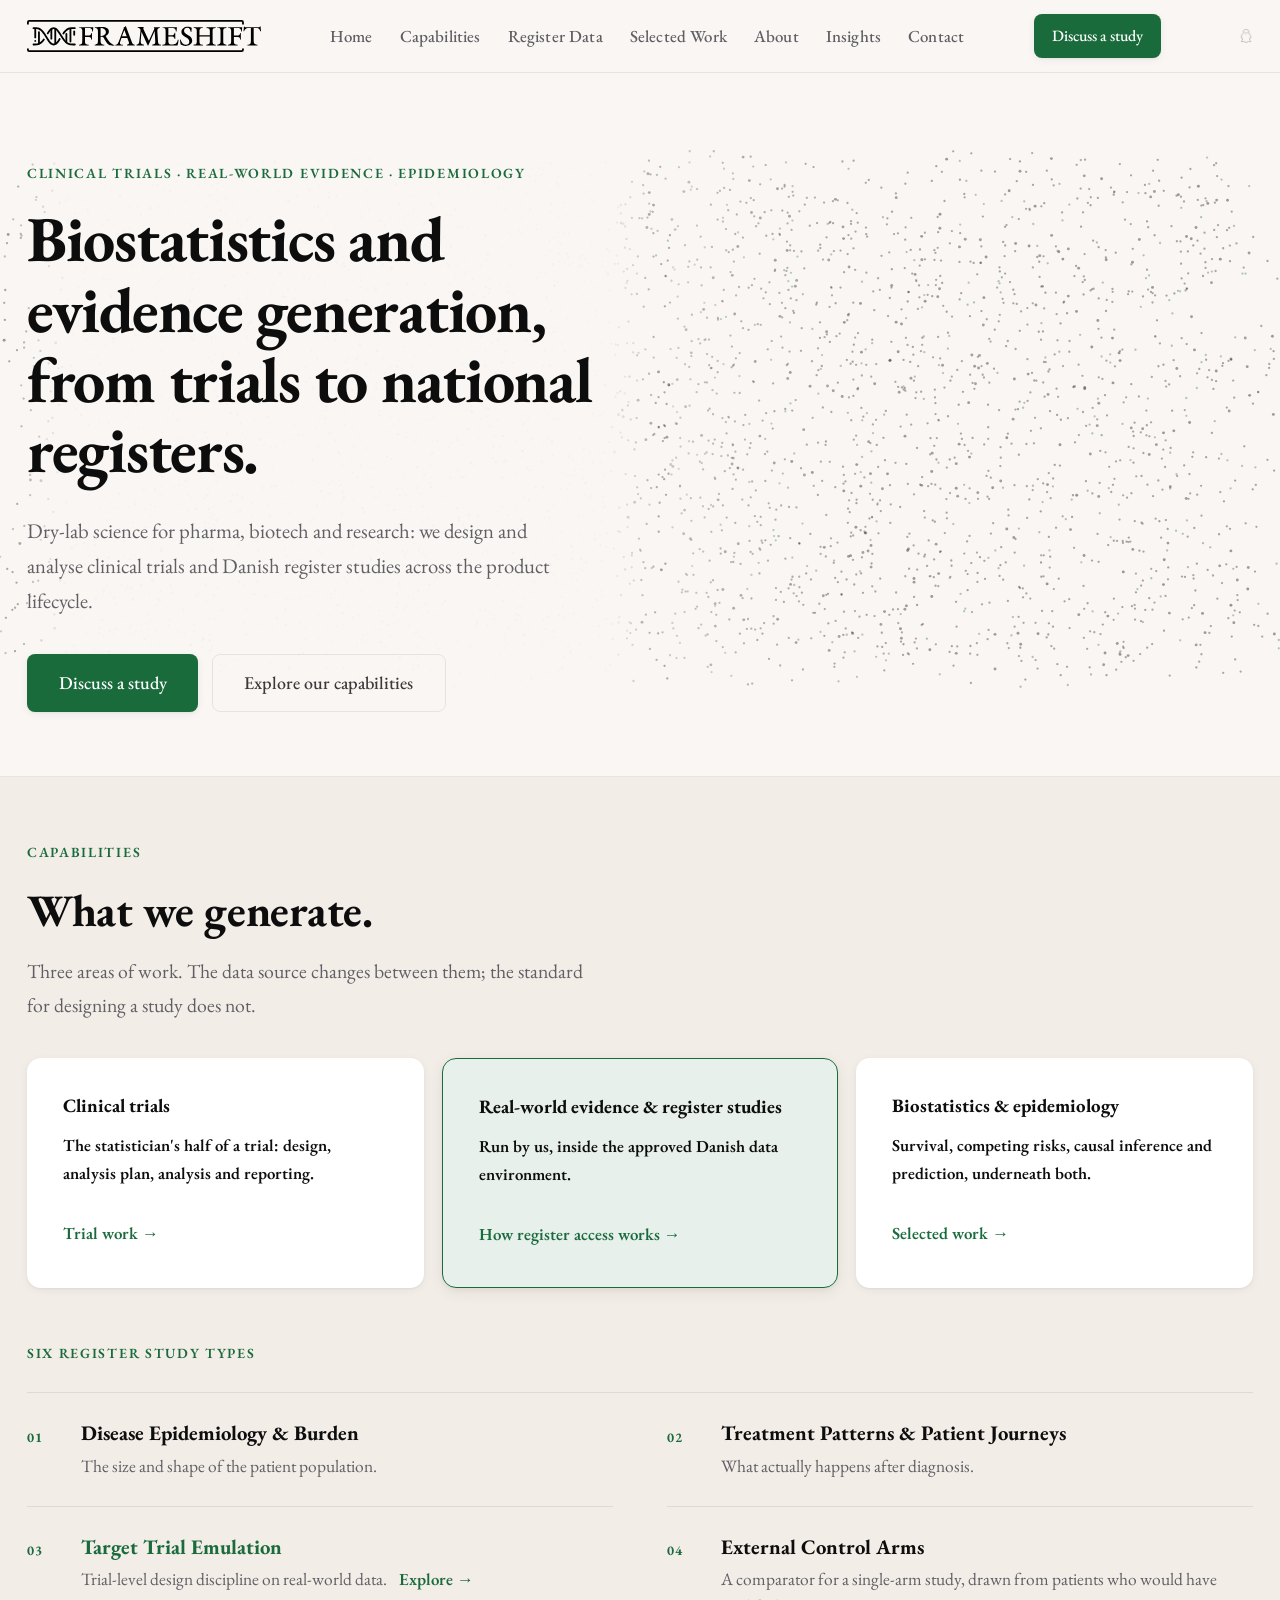
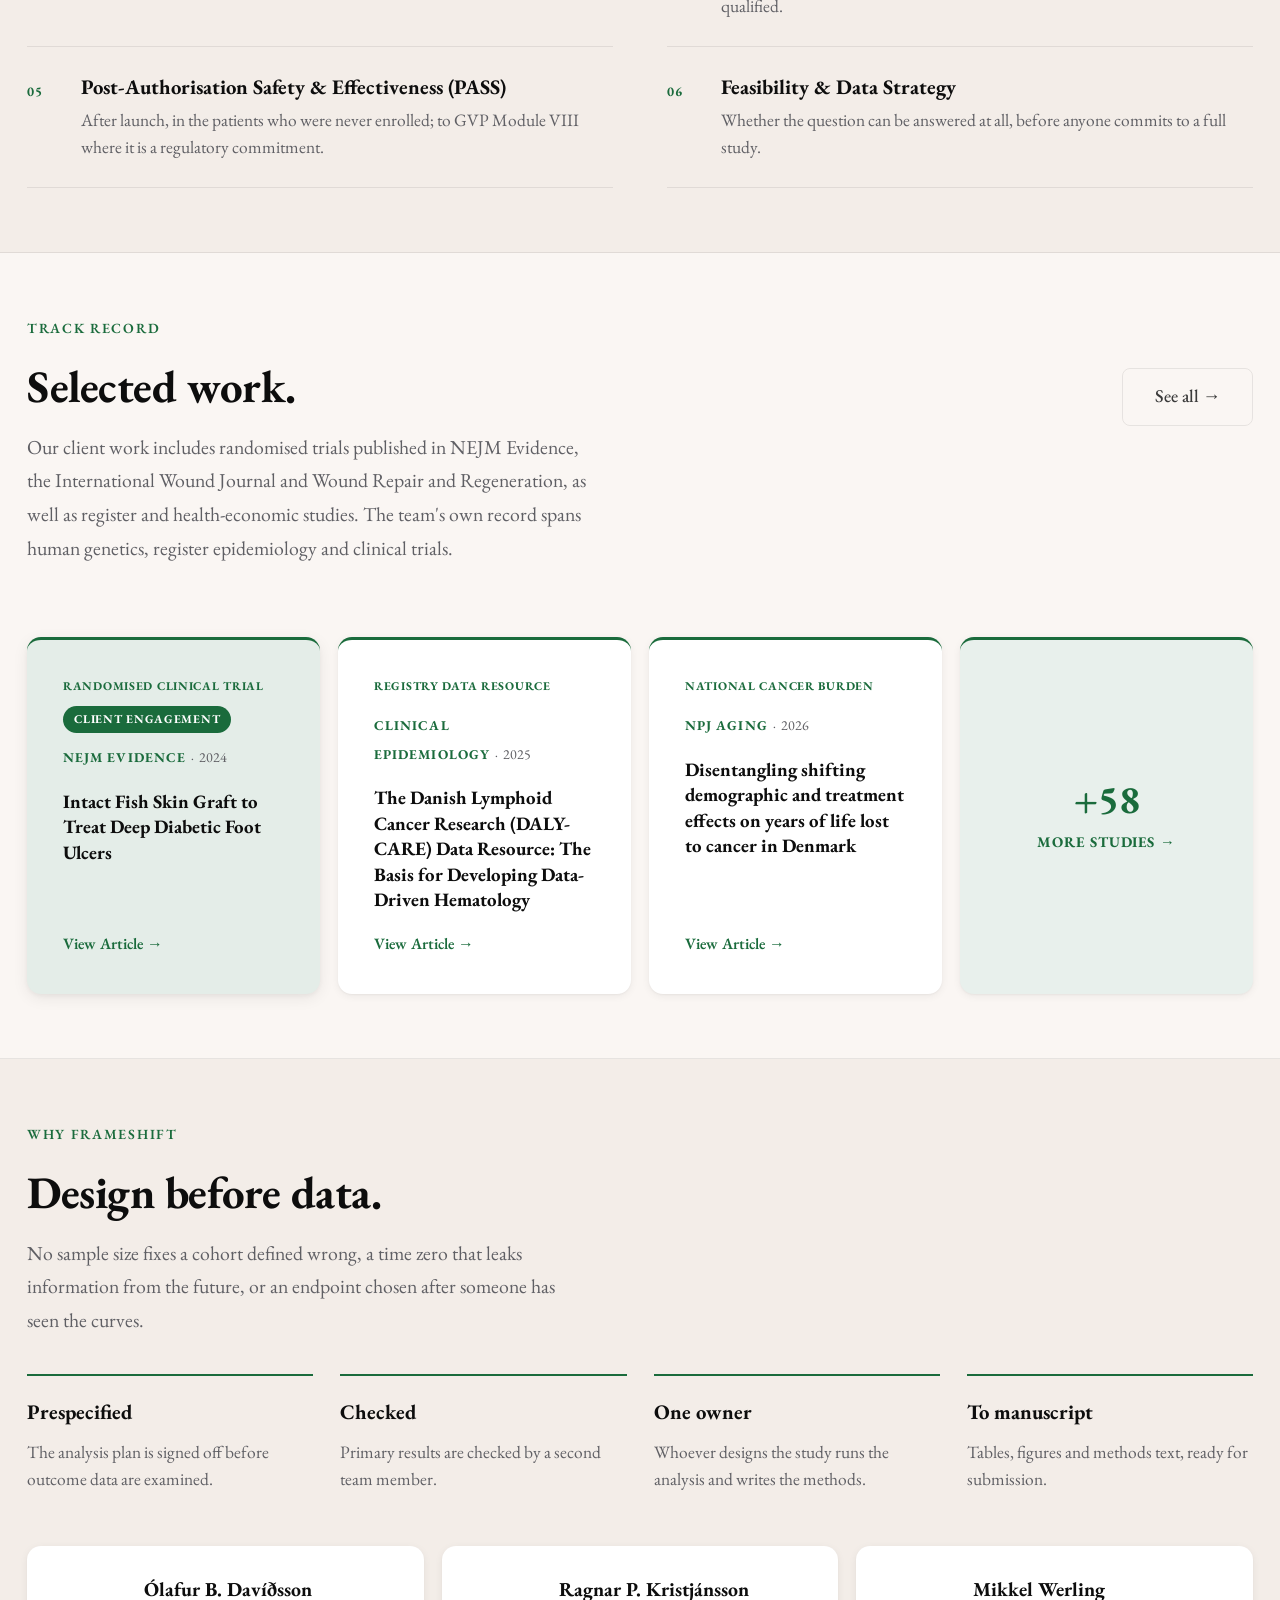
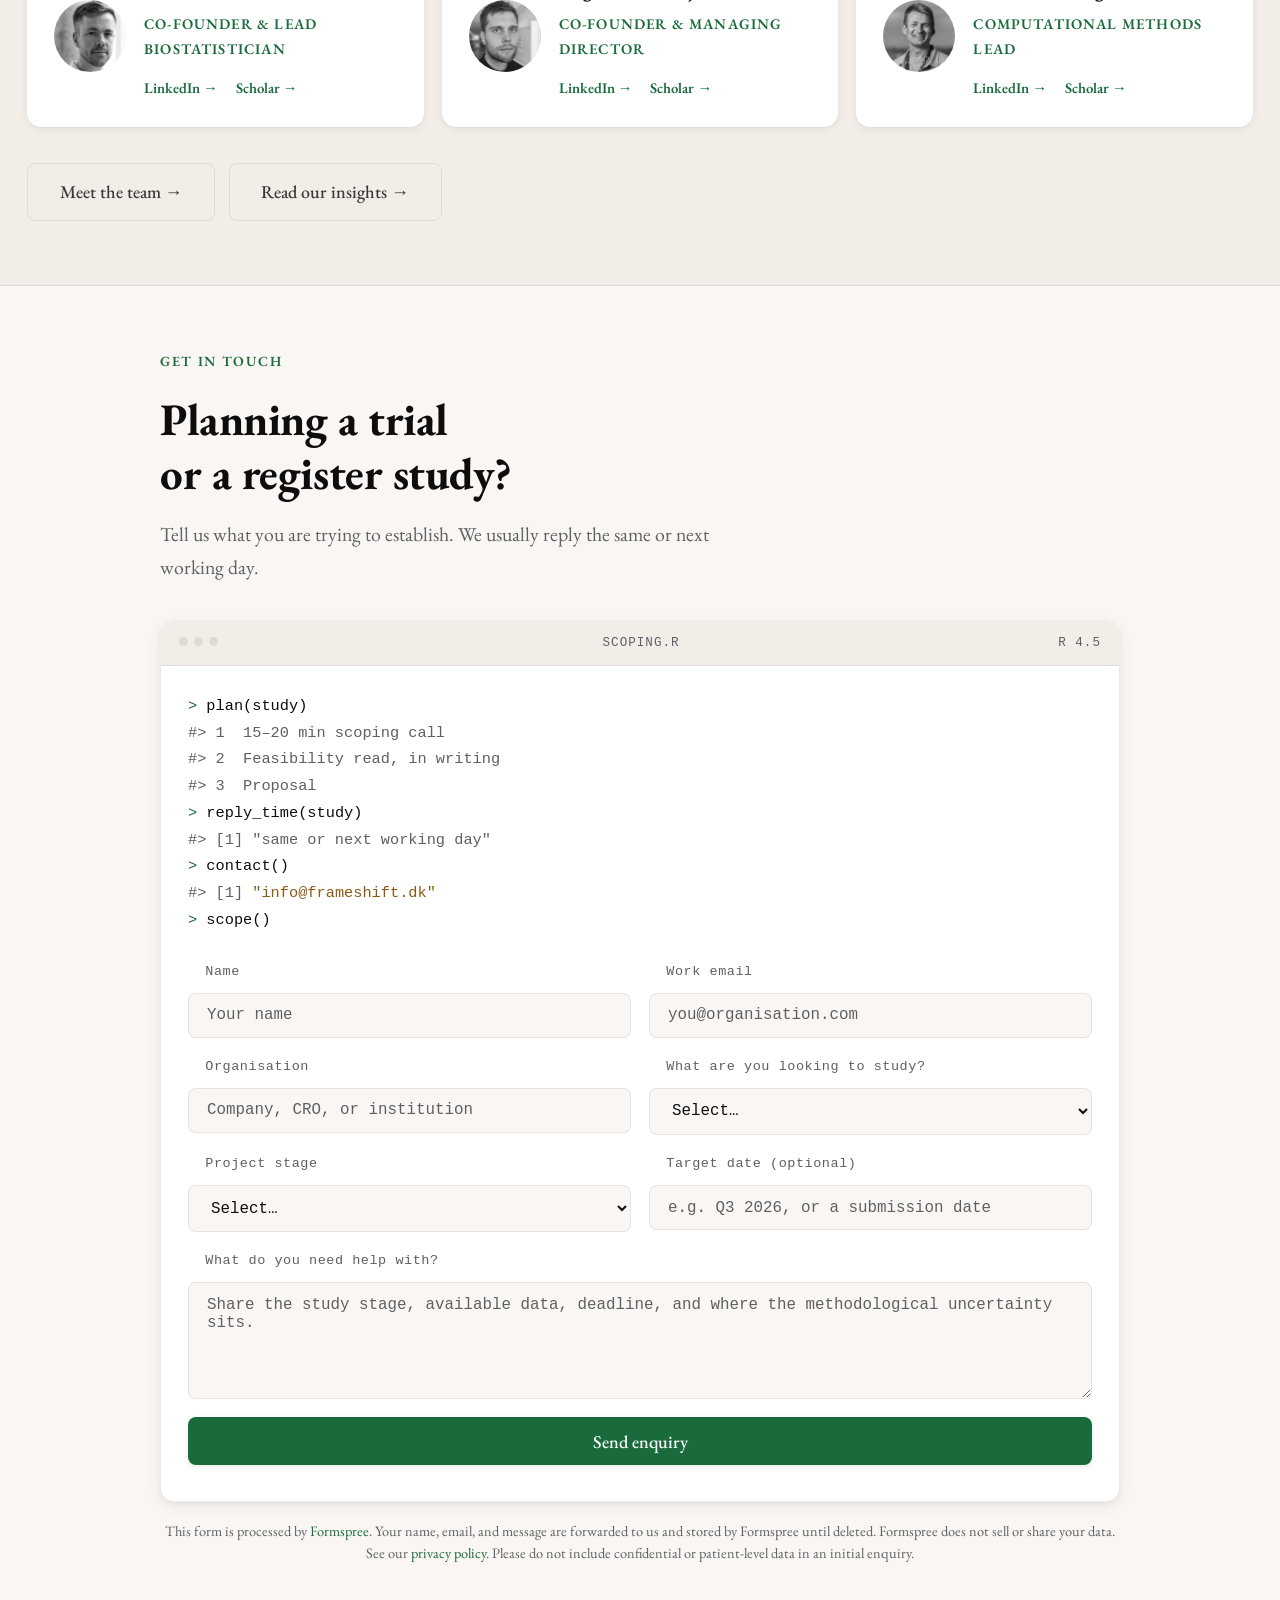
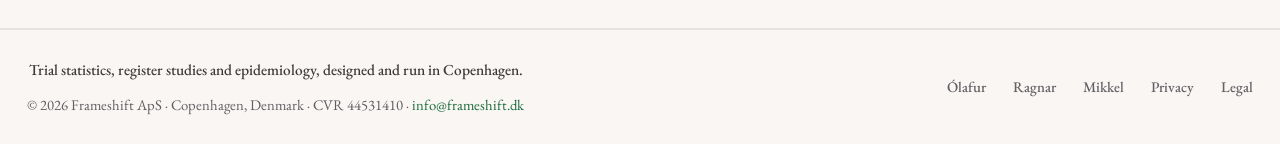
==== commit ba5ad7bd: "Slim the homepage and add About and register-data pages - Homepage cut to six sections: capabilities" ====
--- a/index.html
+++ b/index.html
@@ -96,10 +96,10 @@
     <nav class="site-nav" id="site-nav">
       <a href="#home">Home</a>
       <a href="#services">Capabilities</a>
-      <a href="#registry-data">Registry Data</a>
+      <a href="registry-data.html">Register Data</a>
       <a href="#research">Selected Work</a>
-      <a href="#about">About</a>
-      <a href="#posts">Insights</a>
+      <a href="about.html">About</a>
+      <a href="posts/">Insights</a>
       <a href="#contact">Contact</a>
       <a class="nav-mobile-cta" href="#contact">Discuss a study</a>
     </nav>
@@ -122,7 +122,7 @@
     <div class="hero-content">
       <p class="eyebrow">Clinical trials · Real-world evidence · Epidemiology</p>
       <h1 class="hero-title">Biostatistics and evidence generation, from trials to national registers.</h1>
-      <p class="hero-sub">Frameshift designs and runs studies for pharmaceutical, biotech and research organisations: clinical trials, registry-based real-world evidence, and the epidemiological and statistical work underneath both. Studies in the Danish national registers are our deepest area.</p>
+      <p class="hero-sub">Dry-lab science for pharma, biotech and research: we design and analyse clinical trials and Danish register studies across the product lifecycle.</p>
       <div class="hero-actions">
         <a href="#contact" class="btn btn--primary">Discuss a study</a>
         <a href="#services" class="btn btn--ghost">Explore our capabilities</a>
@@ -140,120 +140,33 @@
     <div class="why-grid">
       <div class="why-card reveal">
         <h3>Clinical trials</h3>
-        <p class="service-lead">The statistician's half of a trial.</p>
-        <p>We write the analysis plan, run the primary and secondary analyses, and draft the methods and results for the paper.</p>
-        <a class="service-cta" href="#trials">Trial work &rarr;</a>
+        <p class="service-lead">The statistician's half of a trial: design, analysis plan, analysis and reporting.</p>
+        <a class="service-cta" href="#research">Trial work &rarr;</a>
       </div>
       <div class="why-card why-card--featured reveal reveal-d1">
-        <h3>Real-world evidence &amp; registry studies</h3>
-        <p class="service-lead">We work inside the approved Danish data environment ourselves.</p>
-        <p>We run six recurring study types there, target trial emulation among them, on registers that cover the whole population.</p>
-        <a class="service-cta" href="#registry-data">Why Danish registry data &rarr;</a>
+        <h3>Real-world evidence &amp; register studies</h3>
+        <p class="service-lead">Run by us, inside the approved Danish data environment.</p>
+        <a class="service-cta" href="registry-data.html">How register access works &rarr;</a>
       </div>
       <div class="why-card reveal reveal-d2">
         <h3>Biostatistics &amp; epidemiology</h3>
-        <p class="service-lead">The methods work underneath both.</p>
-        <p>We design cohort and case-control studies, run survival, competing-risks and causal-inference analyses, and work in statistical genetics and prediction modelling.</p>
+        <p class="service-lead">Survival, competing risks, causal inference and prediction, underneath both.</p>
         <a class="service-cta" href="#research">Selected work &rarr;</a>
       </div>
     </div>
 
-    <h3 class="about-sub-heading">Real-world evidence and registry studies</h3>
-    <p class="section-lead">The six questions clients bring us most often.</p>
-    <div class="services-grid">
-      <div class="service-card reveal">
-        <span class="service-num">01</span>
-        <h3>Disease Epidemiology &amp; Burden</h3>
-        <p class="service-lead">Establish the size and shape of the patient population.</p>
-        <p>We quantify incidence, prevalence, survival, disease trajectories and healthcare use across the whole national population carrying the diagnosis, so the figures describe routine care.</p>
-      </div>
-      <div class="service-card reveal reveal-d1">
-        <span class="service-num">02</span>
-        <h3>Treatment Patterns &amp; Patient Journeys</h3>
-        <p class="service-lead">What actually happens after diagnosis.</p>
-        <p>We reconstruct treatment initiation, sequencing, switching, adherence and persistence from prescription and hospital records, and show the pathways patients follow over years of routine care.</p>
-      </div>
-      <div class="service-card service-card--featured reveal reveal-d2">
-        <span class="service-num">03</span>
-        <h3>Target Trial Emulation</h3>
-        <p class="service-lead">Bring trial-level design discipline to real-world data.</p>
-        <p>We define the trial we would ideally run, then emulate its design in longitudinal registry data to estimate comparative treatment effects in routine clinical practice.</p>
-        <a class="service-cta" href="target-trial-emulation/">Explore Target Trial Emulation &rarr;</a>
-      </div>
-      <div class="service-card reveal">
-        <span class="service-num">04</span>
-        <h3>External Control Arms</h3>
-        <p class="service-lead">Give a single-arm study something to compare against.</p>
-        <p>We build comparator and natural-history cohorts from registry data, applying your trial's own eligibility criteria and follow-up windows so the control arm is drawn from patients who would have qualified for it.</p>
-      </div>
-      <div class="service-card reveal reveal-d1">
-        <span class="service-num">05</span>
-        <h3>Post-Authorisation Safety &amp; Effectiveness</h3>
-        <p class="service-lead">After launch, in the patients who were never enrolled.</p>
-        <p>We design and analyse post-authorisation safety and effectiveness studies (PASS), following the treated population for as long as the registers run, usually years past the trial's database lock. Where the study is a regulatory commitment, the protocol is written to GVP Module VIII and registered in the EU PAS Register.</p>
-      </div>
-      <div class="service-card reveal reveal-d2">
-        <span class="service-num">06</span>
-        <h3>Feasibility &amp; Data Strategy</h3>
-        <p class="service-lead">Find out whether the question can be answered at all.</p>
-        <p>We establish which registers hold the variables you need, how complete they are, what sample size is achievable and which design is realistic, before anyone commits to a full study.</p>
-      </div>
-    </div>
+    <h3 class="about-sub-heading">Six register study types</h3>
+    <ol class="study-list">
+      <li><span class="service-num">01</span><h3>Disease Epidemiology &amp; Burden</h3><p>The size and shape of the patient population.</p></li>
+      <li><span class="service-num">02</span><h3>Treatment Patterns &amp; Patient Journeys</h3><p>What actually happens after diagnosis.</p></li>
+      <li class="study-list--featured"><span class="service-num">03</span><h3><a href="target-trial-emulation/">Target Trial Emulation</a></h3><p>Trial-level design discipline on real-world data. <a class="service-cta" href="target-trial-emulation/">Explore &rarr;</a></p></li>
+      <li><span class="service-num">04</span><h3>External Control Arms</h3><p>A comparator for a single-arm study, drawn from patients who would have qualified.</p></li>
+      <li><span class="service-num">05</span><h3>Post-Authorisation Safety &amp; Effectiveness (PASS)</h3><p>After launch, in the patients who were never enrolled; to GVP Module VIII where it is a regulatory commitment.</p></li>
+      <li><span class="service-num">06</span><h3>Feasibility &amp; Data Strategy</h3><p>Whether the question can be answered at all, before anyone commits to a full study.</p></li>
+    </ol>
   </div>
 </section>
 
-<!-- REGISTRY DATA -->
-<section id="registry-data" class="section">
-  <div class="container">
-    <p class="eyebrow">The data environment</p>
-    <h2 class="section-title">Why Danish registry data?</h2>
-    <p class="section-lead">Denmark has recorded every hospital admission since 1977 and every prescription filled at a pharmacy since 1995, linked to diagnoses, cancer data, causes of death and socioeconomic information through a personal identifier issued at birth or on immigration and used for life. The other Nordic countries hold comparable registers, so a design developed here can often be extended, where the question warrants it and the approvals allow.</p>
-    <div class="why-grid">
-      <div class="why-card reveal">
-        <h3>Nationwide longitudinal cohorts</h3>
-        <p>Study complete or near-complete national populations, followed across years or decades, with emigration and death almost the only routes out of the cohort.</p>
-      </div>
-      <div class="why-card reveal reveal-d1">
-        <h3>Linkable health data</h3>
-        <p>The Civil Registration System links parents to children, and the same identifier links health records to education and income data. That is what makes sibling-matched and within-family designs possible.</p>
-      </div>
-      <div class="why-card reveal reveal-d2">
-        <h3>The registers by name</h3>
-        <p>The National Patient Register, the National Prescription Register, the Danish Cancer Register, the Register of Causes of Death, and Statistics Denmark's education and income data, all linked on the same identifier.</p>
-      </div>
-      <div class="why-card reveal reveal-d3">
-        <h3>Access and authorisation</h3>
-        <p>Frameshift holds its own authorisation to work with Danish national register data, so we execute registry studies directly inside the approved Danish data environment. Individual studies still require project-level approval, and we tell you at scoping what that adds to the timeline.</p>
-      </div>
-    </div>
-  </div>
-</section>
-
-<!-- TRIALS -->
-<section id="trials" class="section section--tinted">
-  <div class="container">
-    <p class="eyebrow">Clinical trials</p>
-    <h2 class="section-title">Trial statistics, end to end.</h2>
-    <p class="section-lead">We run the statistics on clinical trials: design and sample size, statistical analysis plans, primary and secondary analyses, reporting and publication.</p>
-    <div class="why-grid">
-      <div class="why-card reveal">
-        <h3>Prespecification is not optional</h3>
-        <p>Estimands, endpoints and analysis populations are settled before the data are examined. In a trial the protocol forces that on you; in a registry study, usually nothing does. We hold registry studies to the same rule anyway.</p>
-      </div>
-      <div class="why-card reveal reveal-d1">
-        <h3>Every engagement on our record is a trial</h3>
-        <p>All three of the client engagements we have delivered are randomised trials, published in NEJM Evidence, the International Wound Journal and Wound Repair and Regeneration. The analyses we led are there to read.</p>
-      </div>
-      <div class="why-card reveal reveal-d2">
-        <h3>Both, on the same project</h3>
-        <p>Trial and registry work often answer neighbouring questions for the same programme. We take on either, and say which one the question actually needs.</p>
-      </div>
-    </div>
-    <div class="hero-actions">
-      <a href="#contact" class="btn btn--ghost">Discuss a trial &rarr;</a>
-    </div>
-  </div>
-</section>
 
 <!-- RESEARCH -->
 <section id="research" class="section">
@@ -262,20 +175,20 @@
     <div class="section-header-row">
       <div>
         <h2 class="section-title">Selected work.</h2>
-        <p class="section-lead">Registry and population-based studies from our team, alongside randomised trials, genetic epidemiology and clinical prediction work, and client engagements where we led the statistics. The published record is heaviest in haematology and cancer.</p>
-      </div>
-      <a href="selected-work.html" class="btn btn--ghost btn--see-all">See all →</a>
-    </div>
-
-    <div class="research-grid">
-        <div class="research-card reveal">
+        <p class="section-lead">Our client work includes randomised trials published in NEJM Evidence, the International Wound Journal and Wound Repair and Regeneration, as well as register and health-economic studies. The team's own record spans human genetics, register epidemiology and clinical trials.</p>
+      </div>
+      <a href="selected-work.html" class="btn btn--ghost btn--see-all">See all &rarr;</a>
+    </div>
+
+    <div class="research-grid research-grid--home">
+        <div class="research-card research-card--engagement reveal">
           <div class="research-meta">
-            <div class="research-venue"><span class="research-journal">npj Aging</span><span class="research-year">2026</span></div>
-            <span class="research-type">National cancer burden</span>
-          </div>
-          <h3 class="research-title">Disentangling shifting demographic and treatment effects on years of life lost to cancer in Denmark</h3>
-          <p class="research-summary">Nationwide decomposition separating demographic change from treatment progress in years of life lost to cancer across Denmark.</p>
-          <a class="research-link" href="https://doi.org/10.1038/s41514-026-00420-7" target="_blank" rel="noopener">View Article →</a>
+            <div class="research-venue"><span class="research-journal">NEJM Evidence</span><span class="research-year">2024</span></div>
+            <span class="research-type">Randomised clinical trial</span>
+            <span class="research-role">Client engagement</span>
+          </div>
+          <h3 class="research-title">Intact Fish Skin Graft to Treat Deep Diabetic Foot Ulcers</h3>
+          <a class="research-link" href="https://doi.org/10.1056/EVIDoa2400171" target="_blank" rel="noopener">View Article →</a>
         </div>
         <div class="research-card reveal reveal-d1">
           <div class="research-meta">
@@ -283,54 +196,15 @@
             <span class="research-type">Registry data resource</span>
           </div>
           <h3 class="research-title">The Danish Lymphoid Cancer Research (DALY-CARE) Data Resource: The Basis for Developing Data-Driven Hematology</h3>
-          <p class="research-summary">A nationwide Danish data resource linking lymphoid cancer diagnoses, treatment and outcomes across national health registers for research use.</p>
           <a class="research-link" href="https://doi.org/10.2147/CLEP.S479672" target="_blank" rel="noopener">View Article →</a>
         </div>
         <div class="research-card reveal reveal-d2">
           <div class="research-meta">
-            <div class="research-venue"><span class="research-journal">The Lancet Obstetrics, Gynaecology, &amp; Women's Health</span><span class="research-year">2026</span></div>
-            <span class="research-type">Cohort and genetic epidemiology</span>
-          </div>
-          <h3 class="research-title">Epidemiological and genetic evidence for shared mechanisms between migraine and pre-eclampsia</h3>
-          <p class="research-summary">Nationwide Danish cohort and genetic risk score study finding shared aetiological pathways between migraine and pre-eclampsia, with implications for cardiovascular risk stratification.</p>
-          <a class="research-link" href="https://doi.org/10.1016/S3050-5038(25)00114-1" target="_blank" rel="noopener">View Article →</a>
-        </div>
-        <div class="research-card research-card--engagement reveal reveal-d3">
-          <div class="research-meta">
-            <div class="research-venue"><span class="research-journal">NEJM Evidence</span><span class="research-year">2024</span></div>
-            <span class="research-type">Randomised clinical trial</span>
-            <span class="research-role">Client engagement</span>
-          </div>
-          <h3 class="research-title">Intact Fish Skin Graft to Treat Deep Diabetic Foot Ulcers</h3>
-          <p class="research-summary">Randomised trial across 255 patients testing fish skin grafts against standard care for deep diabetic foot ulcers. Fish skin achieved wound closure in 44% versus 26% at 16 weeks.</p>
-          <a class="research-link" href="https://doi.org/10.1056/EVIDoa2400171" target="_blank" rel="noopener">View Article →</a>
-        </div>
-        <div class="research-card reveal">
-          <div class="research-meta">
-            <div class="research-venue"><span class="research-journal">HemaSphere</span><span class="research-year">2026</span></div>
-            <span class="research-type">Clinical prediction modelling</span>
-          </div>
-          <h3 class="research-title">Machine learning enhances risk stratification and treatment failure prediction in diffuse large B-cell lymphoma</h3>
-          <p class="research-summary">Machine-learning models that sharpen risk stratification and predict treatment failure in diffuse large B-cell lymphoma from routine clinical data.</p>
-          <a class="research-link" href="https://doi.org/10.1002/hem3.70336" target="_blank" rel="noopener">View Article →</a>
-        </div>
-        <div class="research-card reveal reveal-d1">
-          <div class="research-meta">
-            <div class="research-venue"><span class="research-journal">JAMA Network Open</span><span class="research-year">2024</span></div>
-            <span class="research-type">Population-based cohort</span>
-          </div>
-          <h3 class="research-title">Exclusive Breastfeeding Duration and Risk of Childhood Cancers</h3>
-          <p class="research-summary">Nationwide Danish cohort linking routinely collected health data to examine breastfeeding duration and subsequent childhood cancer risk.</p>
-          <a class="research-link" href="https://doi.org/10.1001/jamanetworkopen.2024.3115" target="_blank" rel="noopener">View Article →</a>
-        </div>
-        <div class="research-card reveal reveal-d2">
-          <div class="research-meta">
-            <div class="research-venue"><span class="research-journal">HemaSphere</span><span class="research-year">2025</span></div>
-            <span class="research-type">Treatment patterns</span>
-          </div>
-          <h3 class="research-title">Polypharmacy independently predicts survival, hospitalization, and infections in patients with lymphoid cancer</h3>
-          <p class="research-summary">Registry-linked prescription and hospital data used to quantify how concurrent medication burden predicts survival, admissions and infection risk.</p>
-          <a class="research-link" href="https://doi.org/10.1002/hem3.70172" target="_blank" rel="noopener">View Article →</a>
+            <div class="research-venue"><span class="research-journal">npj Aging</span><span class="research-year">2026</span></div>
+            <span class="research-type">National cancer burden</span>
+          </div>
+          <h3 class="research-title">Disentangling shifting demographic and treatment effects on years of life lost to cancer in Denmark</h3>
+          <a class="research-link" href="https://doi.org/10.1038/s41514-026-00420-7" target="_blank" rel="noopener">View Article →</a>
         </div>
         <a class="research-card research-card--more reveal reveal-d3" href="selected-work.html">
           <span class="more-count">+54</span>
@@ -345,15 +219,19 @@
   <div class="container">
     <p class="eyebrow">Why Frameshift</p>
     <h2 class="section-title">Design before data.</h2>
-    <p class="section-lead">A study is only as good as its design. In a trial that means the endpoints, the estimands and the analysis populations are fixed before anyone sees the data; in a registry study it means eligibility, time zero, exposure and comparators are fixed on the same terms. No amount of sample size fixes a cohort defined wrong, a time zero that leaks information from the future, or an endpoint chosen after someone has seen the curves.</p>
-
-    <div class="team-grid">
+    <p class="section-lead">No sample size fixes a cohort defined wrong, a time zero that leaks information from the future, or an endpoint chosen after someone has seen the curves.</p>
+    <ul class="principles">
+      <li class="reveal"><h3>Prespecified</h3><p>The analysis plan is signed off before outcome data are examined.</p></li>
+      <li class="reveal reveal-d1"><h3>Checked</h3><p>Primary results are checked by a second team member.</p></li>
+      <li class="reveal reveal-d2"><h3>One owner</h3><p>Whoever designs the study runs the analysis and writes the methods.</p></li>
+      <li class="reveal reveal-d3"><h3>To manuscript</h3><p>Tables, figures and methods text, ready for submission.</p></li>
+    </ul>
+    <div class="team-grid team-grid--compact">
       <div class="team-card reveal reveal-d1">
         <img class="team-avatar" loading="lazy" src="team-olafur.webp" alt="Ólafur B. Davíðsson">
         <div class="team-info">
           <h3>Ólafur B. Davíðsson</h3>
           <span class="team-role">Co-Founder &amp; Lead Biostatistician</span>
-          <p>Statistical epidemiologist with a PhD from the University of Copenhagen. He trained in statistical genetics at deCODE genetics and held research posts at Statens Serum Institut and the Danish Cancer Institute before co-founding Frameshift. He has led the statistical work on randomised clinical trials, nationwide Danish registry studies and genetic epidemiology, including research published in NEJM Evidence, the British Journal of Cancer and The Lancet Obstetrics, Gynaecology &amp; Women's Health. At Frameshift he leads study design, analysis strategy, statistical programming and reporting.</p>
           <div class="team-links">
             <a class="team-linkedin" href="https://www.linkedin.com/in/olafurbirgir/" target="_blank" rel="noopener">LinkedIn →</a>
             <a class="team-linkedin" href="https://scholar.google.com/citations?user=dEJX3rcAAAAJ" target="_blank" rel="noopener">Scholar →</a>
@@ -365,7 +243,6 @@
         <div class="team-info">
           <h3>Ragnar P. Kristjánsson</h3>
           <span class="team-role">Co-Founder &amp; Managing Director</span>
-          <p>Statistical geneticist with a PhD in immunology and infectious diseases from the University of Copenhagen. He spent nearly a decade at deCODE genetics working on large-scale human genetics, with further experience in cancer epidemiology at the Danish Cancer Institute, spanning gene discovery, population cohorts and registry-based research. At Frameshift he leads the practice and works on study design, genetic and observational analyses, and turning complex biomedical questions into tractable statistical ones.</p>
           <div class="team-links">
             <a class="team-linkedin" href="https://www.linkedin.com/in/ragnarpk/" target="_blank" rel="noopener">LinkedIn →</a>
             <a class="team-linkedin" href="https://scholar.google.com/citations?user=UzdcPIMAAAAJ" target="_blank" rel="noopener">Scholar →</a>
@@ -377,7 +254,6 @@
         <div class="team-info">
           <h3>Mikkel Werling</h3>
           <span class="team-role">Computational Methods Lead</span>
-          <p>He works on machine learning and computational analysis for clinical and health research, built on a background in software engineering and data science. His published work spans machine-learning models for clinical risk prediction and the assembly of research-ready health-data infrastructure from real-world records. At Frameshift he leads computational and machine-learning work, bringing model development and validation to problems where standard statistical methods fall short.</p>
           <div class="team-links">
             <a class="team-linkedin" href="https://www.linkedin.com/in/mikkel-werling-a200202ba/" target="_blank" rel="noopener">LinkedIn →</a>
             <a class="team-linkedin" href="https://scholar.google.com/citations?user=K4Uw3h0AAAAJ" target="_blank" rel="noopener">Scholar →</a>
@@ -385,180 +261,93 @@
         </div>
       </div>
     </div>
-
-    <h3 class="about-sub-heading">How we work</h3>
-    <div class="why-grid">
-      <div class="why-card reveal">
-        <h3>Epidemiology before analysis</h3>
-        <p>Bias, timing and comparability decide whether a result means anything, in a trial or in a register. We settle the design questions first, and say plainly what the data can and cannot support.</p>
-      </div>
-      <div class="why-card reveal reveal-d1">
-        <h3>The designer is the analyst</h3>
-        <p>Whoever designs a study writes its analysis and drafts its methods section. Questions about why an estimate moved go to the person who produced it.</p>
-      </div>
-      <div class="why-card reveal reveal-d2">
-        <h3>Feasibility to manuscript</h3>
-        <p>A study runs from the feasibility read through cohort and endpoint definitions to the analysis and the write-up. Tables, figures and methods text are delivered in the state they need to be in for a submission.</p>
-      </div>
-      <div class="why-card reveal reveal-d3">
-        <h3>Prespecified, then checked</h3>
-        <p>The analysis plan is signed off before outcome data are examined. Primary results are independently checked by a second team member, and any deviation from the plan is logged and reported alongside the findings.</p>
-      </div>
+    <div class="hero-actions">
+      <a href="about.html" class="btn btn--ghost">Meet the team &rarr;</a>
+      <a href="posts/" class="btn btn--ghost">Read our insights &rarr;</a>
     </div>
   </div>
 </section>
 
-<!-- POSTS -->
-<section id="posts" class="section">
-  <div class="container">
-    <p class="eyebrow">Frameshift Insights</p>
-    <div class="section-header-row">
-      <div>
-        <h2 class="section-title">From the team.</h2>
-        <p class="section-lead">Methodological essays on epidemiology, biostatistics and study design.</p>
-      </div>
-      <a href="posts/" class="btn btn--ghost btn--see-all">See all posts →</a>
-    </div>
-    <div class="posts">
-      <article class="post-card reveal">
-        <div class="post-meta">
-          <span class="post-date">17 April 2026</span>
-          <span class="post-tag">Pharmacoepidemiology</span>
-          <span class="post-tag">Registry Data</span>
-        </div>
-        <h3 class="post-title">
-          <a href="posts/danish-registers-acetaminophen-autism.html">1.5 Million Children, One Registry System: What Denmark Just Showed Us About Acetaminophen and Autism</a>
-        </h3>
-        <p class="post-excerpt">A new Danish nationwide register study followed 1.5 million children and found no association between prenatal acetaminophen exposure and autism, even in a sibling-matched analysis. A look at what the study shows, what the registers made possible, and why the evidence has only converged further.</p>
-        <div class="post-footer">
-          <span class="post-author">Ragnar P. Kristjánsson, PhD</span>
-          <a href="posts/danish-registers-acetaminophen-autism.html" class="read-more">Read post →</a>
-        </div>
-      </article>
-      <article class="post-card reveal reveal-d1">
-        <div class="post-meta">
-          <span class="post-date">1 April 2026</span>
-          <span class="post-tag">Epidemiology</span>
-          <span class="post-tag">Methods</span>
-          <span class="post-tag">Registry Data</span>
-        </div>
-        <h3 class="post-title">
-          <a href="posts/crc-leading-killer.html">Colon Cancer Is Now the Leading Cancer Killer of Young Americans. How Do the Nordics Compare?</a>
-        </h3>
-        <p class="post-excerpt">The Guardian reported that CRC is now the #1 cancer killer in Americans under 50. We pooled 44 years of NORDCAN data across five countries. The trend is real, but the ranking is not: CRC is #3 in the Nordics for both sexes, and the rise is hitting young men hardest.</p>
-        <div class="post-footer">
-          <span class="post-author">Ólafur B. Davíðsson, PhD</span>
-          <a href="posts/crc-leading-killer.html" class="read-more">Read post →</a>
-        </div>
-      </article>
-      <article class="post-card reveal reveal-d2">
-        <div class="post-meta">
-          <span class="post-date">26 March 2026</span>
-          <span class="post-tag">Epidemiology</span>
-          <span class="post-tag">Methods</span>
-        </div>
-        <h3 class="post-title">
-          <a href="posts/immortal-time-bias.html">Sun Exposure, Skin Cancer, and a Methodological Sunburn</a>
-        </h3>
-        <p class="post-excerpt">A 2013 Danish register study found that skin cancer patients had half the all-cause mortality of the general population. Swap the diagnosis for a lottery prize and the same design manufactures the same survival advantage, because the exposure is defined by having lived long enough to receive it.</p>
-        <div class="post-footer">
-          <span class="post-author">Ólafur B. Davíðsson, PhD</span>
-          <a href="posts/immortal-time-bias.html" class="read-more">Read post →</a>
-        </div>
-      </article>
-    </div>
-  </div>
-</section>
 
 <!-- CONTACT -->
-<section id="contact" class="section section--tinted">
-  <div class="container container--narrow">
+<section id="contact" class="section">
+  <div class="container container--wide">
     <p class="eyebrow">Get in touch</p>
-    <h2 class="section-title">Planning a trial<br>or a registry study?</h2>
-    <p class="section-lead">We are most useful when you already have the question and need the design, the statistics or the reporting behind it, whether the data come from a randomised trial or from the national registers. Tell us what you are trying to establish and we will usually reply the same or next working day.</p>
-    <div class="contact-meta">
-      <div class="contact-steps">
-        <span class="contact-step"><span class="step-num">1</span> 15–20 min scoping call</span>
-        <span class="contact-arrow">→</span>
-        <span class="contact-step"><span class="step-num">2</span> Feasibility read, in writing</span>
-        <span class="contact-arrow">→</span>
-        <span class="contact-step"><span class="step-num">3</span> Proposal</span>
-      </div>
-      <a href="mailto:info@frameshift.dk" class="contact-email">info@frameshift.dk</a>
-    </div>
-    <form class="contact-form" action="https://formspree.io/f/mkokjgzd" method="POST">
-      <div class="form-row">
-        <div class="form-group">
-          <label for="name">Name</label>
-          <input type="text" id="name" name="name" placeholder="Your name" required>
-        </div>
-        <div class="form-group">
-          <label for="email">Work email</label>
-          <input type="email" id="email" name="_replyto" placeholder="you@organisation.com" required>
-        </div>
-      </div>
-      <div class="form-row">
-        <div class="form-group">
-          <label for="organisation">Organisation</label>
-          <input type="text" id="organisation" name="organisation" placeholder="Company, CRO, or institution">
-        </div>
-        <div class="form-group">
-          <label for="project-type">What are you looking to study?</label>
-          <select id="project-type" name="project-type">
-            <option value="" selected disabled>Select…</option>
-            <optgroup label="Real-world evidence &amp; registry">
-              <option>Registry / RWE study</option>
-              <option>Feasibility assessment</option>
-              <option>Burden of disease</option>
-              <option>Treatment patterns</option>
-              <option>Comparative effectiveness / safety</option>
-              <option>External comparator</option>
-              <option>Post-authorisation safety or effectiveness (PASS)</option>
-            </optgroup>
-            <optgroup label="Clinical trials">
-              <option>Trial design or sample size</option>
-              <option>Statistical analysis plan</option>
-              <option>Trial analysis and reporting</option>
-            </optgroup>
-            <optgroup label="Biostatistics &amp; epidemiology">
-              <option>Design or analysis of my own dataset</option>
-              <option>Study design or SAP review</option>
-              <option>Other</option>
-            </optgroup>
-          </select>
-        </div>
-      </div>
-      <div class="form-row">
-        <div class="form-group">
-          <label for="project-stage">Project stage</label>
-          <select id="project-stage" name="project-stage">
-            <option value="" selected disabled>Select…</option>
-            <option>Early / planning</option>
-            <option>Protocol or SAP in progress</option>
-            <option>Data collected, needs analysis</option>
-            <option>Manuscript / reporting</option>
-            <option>Not sure yet</option>
-          </select>
-        </div>
-        <div class="form-group">
-          <label for="deadline">Target date <span class="label-optional">(optional)</span></label>
-          <input type="text" id="deadline" name="deadline" placeholder="e.g. Q3 2026, or a submission date">
-        </div>
-      </div>
-      <div class="form-group">
-        <label for="message">What do you need help with?</label>
-        <textarea id="message" name="message" rows="5" placeholder="Share the study stage, available data, deadline, and where the methodological uncertainty sits." required></textarea>
-      </div>
-      <button type="submit" class="btn btn--primary btn--full">Send enquiry</button>
-      <p style="font-size: 0.8rem; color: var(--muted); margin-top: var(--space-3); text-align: center; line-height: 1.5;">This form is processed by <a href="https://formspree.io" target="_blank" rel="noopener">Formspree</a>. Your name, email, and message are forwarded to us and stored by Formspree until deleted. Formspree does not sell or share your data. See our <a href="privacy.html">privacy policy</a>. Please do not include confidential or patient-level data in an initial enquiry.</p>
-    </form>
+    <h2 class="section-title">Planning a trial<br>or a register study?</h2>
+    <p class="section-lead">Tell us what you are trying to establish. We usually reply the same or next working day.</p>
+    <div class="term">
+      <div class="term-bar" aria-hidden="true"><span class="term-dots"><i></i><i></i><i></i></span><span>scoping.R</span><span>R 4.5</span></div>
+      <div class="term-body">
+        <pre class="term-log"><span class="term-p">&gt;</span> plan(study)
+<span class="term-c">#&gt; 1  15–20 min scoping call</span>
+<span class="term-c">#&gt; 2  Feasibility read, in writing</span>
+<span class="term-c">#&gt; 3  Proposal</span>
+<span class="term-p">&gt;</span> reply_time(study)
+<span class="term-c">#&gt; [1] "same or next working day"</span>
+<span class="term-p">&gt;</span> contact()
+<span class="term-c">#&gt; [1] </span><a href="mailto:info@frameshift.dk" class="term-s">"info@frameshift.dk"</a>
+<span class="term-p">&gt;</span> scope()</pre>
+        <form class="contact-form term-form" action="https://formspree.io/f/mkokjgzd" method="POST">
+          <div class="form-row">
+            <div class="form-group">
+              <label for="name">Name</label>
+              <input type="text" id="name" name="name" placeholder="Your name" required>
+            </div>
+            <div class="form-group">
+              <label for="email">Work email</label>
+              <input type="email" id="email" name="_replyto" placeholder="you@organisation.com" required>
+            </div>
+          </div>
+          <div class="form-row">
+            <div class="form-group">
+              <label for="organisation">Organisation</label>
+              <input type="text" id="organisation" name="organisation" placeholder="Company, CRO, or institution">
+            </div>
+            <div class="form-group">
+              <label for="project-type">What are you looking to study?</label>
+              <select id="project-type" name="project-type">
+                <option value="" selected disabled>Select…</option>
+                <option>Register or real-world evidence study (incl. PASS)</option>
+                <option>Feasibility assessment</option>
+                <option>Clinical trial design or analysis</option>
+                <option>Analysis of my own dataset</option>
+                <option>Other</option>
+              </select>
+            </div>
+          </div>
+          <div class="form-row">
+            <div class="form-group">
+              <label for="project-stage">Project stage</label>
+              <select id="project-stage" name="project-stage">
+                <option value="" selected disabled>Select…</option>
+                <option>Early / planning</option>
+                <option>Protocol or SAP in progress</option>
+                <option>Data collected, needs analysis</option>
+                <option>Manuscript / reporting</option>
+                <option>Not sure yet</option>
+              </select>
+            </div>
+            <div class="form-group">
+              <label for="deadline">Target date <span class="label-optional">(optional)</span></label>
+              <input type="text" id="deadline" name="deadline" placeholder="e.g. Q3 2026, or a submission date">
+            </div>
+          </div>
+          <div class="form-group">
+            <label for="message">What do you need help with?</label>
+            <textarea id="message" name="message" rows="5" placeholder="Share the study stage, available data, deadline, and where the methodological uncertainty sits." required></textarea>
+          </div>
+          <button type="submit" class="btn btn--primary btn--full term-submit">Send enquiry</button>
+        </form>
+      </div>
+    </div>
+    <p class="form-note">This form is processed by <a href="https://formspree.io" target="_blank" rel="noopener">Formspree</a>. Your name, email, and message are forwarded to us and stored by Formspree until deleted. Formspree does not sell or share your data. See our <a href="privacy.html">privacy policy</a>. Please do not include confidential or patient-level data in an initial enquiry.</p>
   </div>
 </section>
 
 <footer class="site-footer">
   <div class="container footer-inner">
     <div class="footer-left">
-      <p class="footer-tagline">Trial statistics, registry studies and epidemiology, designed and run in Copenhagen.</p>
+      <p class="footer-tagline">Trial statistics, register studies and epidemiology, designed and run in Copenhagen.</p>
       <p>© 2026 Frameshift ApS · Copenhagen, Denmark · CVR 44531410 · <a href="mailto:info@frameshift.dk">info@frameshift.dk</a></p>
     </div>
     <div class="footer-links">
@@ -628,7 +417,7 @@
 (() => {
   const el = document.querySelector('.research-card--more .more-count');
   if (!el) return;
-  const SHOWN = 7;
+  const SHOWN = 3;
   fetch('selected-work.html').then(r => r.text()).then(html => {
     const doc = new DOMParser().parseFromString(html, 'text/html');
     const total = doc.querySelectorAll('.works-grid .research-card').length;
--- a/styles.css
+++ b/styles.css
@@ -166,6 +166,13 @@
   padding: 0 var(--space-6);
 }
 
+/* 960px column: the contact section and the registry-data page. */
+.container--wide {
+  max-width: calc(960px + 2 * var(--space-6));
+  margin: 0 auto;
+  padding: 0 var(--space-6);
+}
+
 /* ── Navigation ──────────────────────────────────────────────── */
 .site-header {
   position: sticky;
@@ -812,6 +819,83 @@
   color: var(--accent);
 }
 
+/* ── Contact code window ─────────────────────────────────────── */
+/* The enquiry form sits inside a light mock R console. Colours come from the
+   theme tokens, so the panel follows the site's light and dark modes. */
+.term {
+  --term-string: #8a5a14;
+  background: var(--surface);
+  border: 1px solid var(--border);
+  border-radius: var(--radius);
+  box-shadow: var(--shadow-md);
+  overflow: hidden;
+  margin-top: var(--space-6);
+}
+body.dark .term { --term-string: #e8c58a; }
+
+.term-bar {
+  display: flex;
+  align-items: center;
+  justify-content: space-between;
+  padding: 0.6rem 1rem;
+  background: var(--tint);
+  border-bottom: 1px solid var(--border);
+  font-family: var(--font-mono);
+  font-size: 0.7rem;
+  letter-spacing: 0.08em;
+  text-transform: uppercase;
+  color: var(--muted);
+}
+.term-dots i {
+  display: inline-block;
+  width: 9px;
+  height: 9px;
+  border-radius: 50%;
+  background: var(--border);
+  margin-right: 6px;
+}
+
+.term-body { padding: var(--space-6) var(--space-6) var(--space-8); }
+
+.term-log {
+  margin: 0 0 var(--space-6);
+  font-family: var(--font-mono);
+  font-size: 0.85rem;
+  line-height: 1.75;
+  white-space: pre-wrap;
+  color: var(--ink);
+}
+.term-p { color: var(--accent); }
+.term-c { color: var(--muted); }
+a.term-s { color: var(--term-string); }
+a.term-s:hover { text-decoration: underline; }
+
+/* Form fields read as the arguments to scope(). */
+.term-form .form-group label {
+  font-family: var(--font-mono);
+  font-size: 0.75rem;
+  font-weight: 400;
+  letter-spacing: 0.04em;
+  color: var(--muted);
+}
+.term-form .form-group label::before { content: "  "; white-space: pre; }
+.term-form .form-group input,
+.term-form .form-group select,
+.term-form .form-group textarea {
+  font-family: var(--font-mono);
+  font-size: 0.88rem;
+  background: var(--bg);
+  box-shadow: none;
+}
+
+.form-note {
+  font-size: 0.8rem;
+  color: var(--muted);
+  margin-top: var(--space-4);
+  text-align: center;
+  line-height: 1.5;
+}
+
 /* Visible keyboard focus. Nothing may suppress the outline without
    supplying a replacement that clears 3:1 against its background.
    :focus-visible keeps it off mouse clicks. */
@@ -1156,6 +1240,87 @@
   font-size: 0.93rem;
   color: var(--muted);
   line-height: 1.65;
+}
+
+/* ── Compact homepage blocks ─────────────────────────────────── */
+/* The homepage carries one line per idea; the long form lives on the
+   subpages (about.html, selected-work.html, target-trial-emulation/). */
+
+/* Six registry study types: a numbered list, two columns, no cards. */
+.study-list {
+  list-style: none;
+  margin: 0;
+  padding: 0;
+  display: grid;
+  grid-template-columns: repeat(2, minmax(0, 1fr));
+  column-gap: var(--space-12);
+  border-top: 1px solid var(--border);
+}
+.study-list li {
+  display: grid;
+  grid-template-columns: 2.5rem minmax(0, 1fr);
+  column-gap: var(--space-2);
+  padding: var(--space-6) 0;
+  border-bottom: 1px solid var(--border);
+}
+.study-list .service-num { margin: 0.3rem 0 0; grid-column: 1; grid-row: 1; }
+.study-list h3,
+.study-list p { grid-column: 2; }
+.study-list li { align-content: start; }
+.study-list h3 {
+  font-size: 1.15rem;
+  font-weight: 700;
+  line-height: 1.3;
+  color: var(--ink);
+  margin-bottom: var(--space-1);
+}
+.study-list h3 a { color: inherit; }
+.study-list p { font-size: 0.97rem; color: var(--muted); line-height: 1.55; }
+.study-list .service-cta { margin-top: 0; margin-left: var(--space-2); white-space: nowrap; }
+.study-list--featured h3,
+.study-list--featured h3 a { color: var(--accent); }
+@media (max-width: 760px) {
+  .study-list { grid-template-columns: minmax(0, 1fr); }
+}
+
+/* Four principles, one line each. */
+.principles {
+  list-style: none;
+  margin: 0 0 var(--space-12);
+  padding: 0;
+  display: grid;
+  grid-template-columns: repeat(4, minmax(0, 1fr));
+  gap: var(--space-6);
+}
+.principles li { border-top: 2px solid var(--accent); padding-top: var(--space-4); }
+.principles h3 { font-size: 1.15rem; font-weight: 700; color: var(--ink); margin-bottom: var(--space-2); }
+.principles p { font-size: 0.97rem; color: var(--muted); line-height: 1.55; }
+@media (max-width: 900px) {
+  .principles { grid-template-columns: repeat(2, minmax(0, 1fr)); }
+}
+@media (max-width: 480px) {
+  .principles { grid-template-columns: minmax(0, 1fr); }
+}
+
+/* Three papers and the "+N more" card: four across on desktop, 2x2 on tablets. */
+.research-grid--home { grid-template-columns: repeat(auto-fit, minmax(230px, 1fr)); }
+
+/* Team without bios: three cards in a row. */
+.team-grid--compact {
+  display: grid;
+  grid-template-columns: repeat(3, minmax(0, 1fr));
+  gap: var(--space-4);
+  margin-bottom: var(--space-8);
+}
+.team-grid--compact .team-card {
+  align-items: center;
+  padding: var(--space-6);
+  gap: var(--space-4);
+}
+.team-grid--compact .team-role { margin-bottom: var(--space-2); }
+@media (max-width: 900px) {
+  .team-grid--compact { grid-template-columns: minmax(0, 1fr); }
+  .team-grid--compact .team-card { flex-direction: row; }
 }
 
 /* ── Contact form ────────────────────────────────────────────── */
@@ -1801,10 +1966,13 @@
 /* Phone: header rules already handled by the 1000px block above. */
 @media (max-width: 600px) {
   .container { padding: 0 var(--space-4); }
-  .container--narrow { padding: 0 var(--space-4); }
+  .container--narrow,
+  .container--wide { padding: 0 var(--space-4); }
   .form-row { grid-template-columns: 1fr; }
   .footer-inner { flex-direction: column; align-items: flex-start; gap: var(--space-3); }
   .contact-steps { flex-direction: column; align-items: flex-start; }
+  .term-body { padding: var(--space-4) var(--space-4) var(--space-6); }
+  .term-log { font-size: 0.78rem; }
   .contact-arrow { display: none; }
   .team-card { flex-direction: column; gap: var(--space-4); }
   /* On mobile, the canvas doesn't mount, so show the static illustration
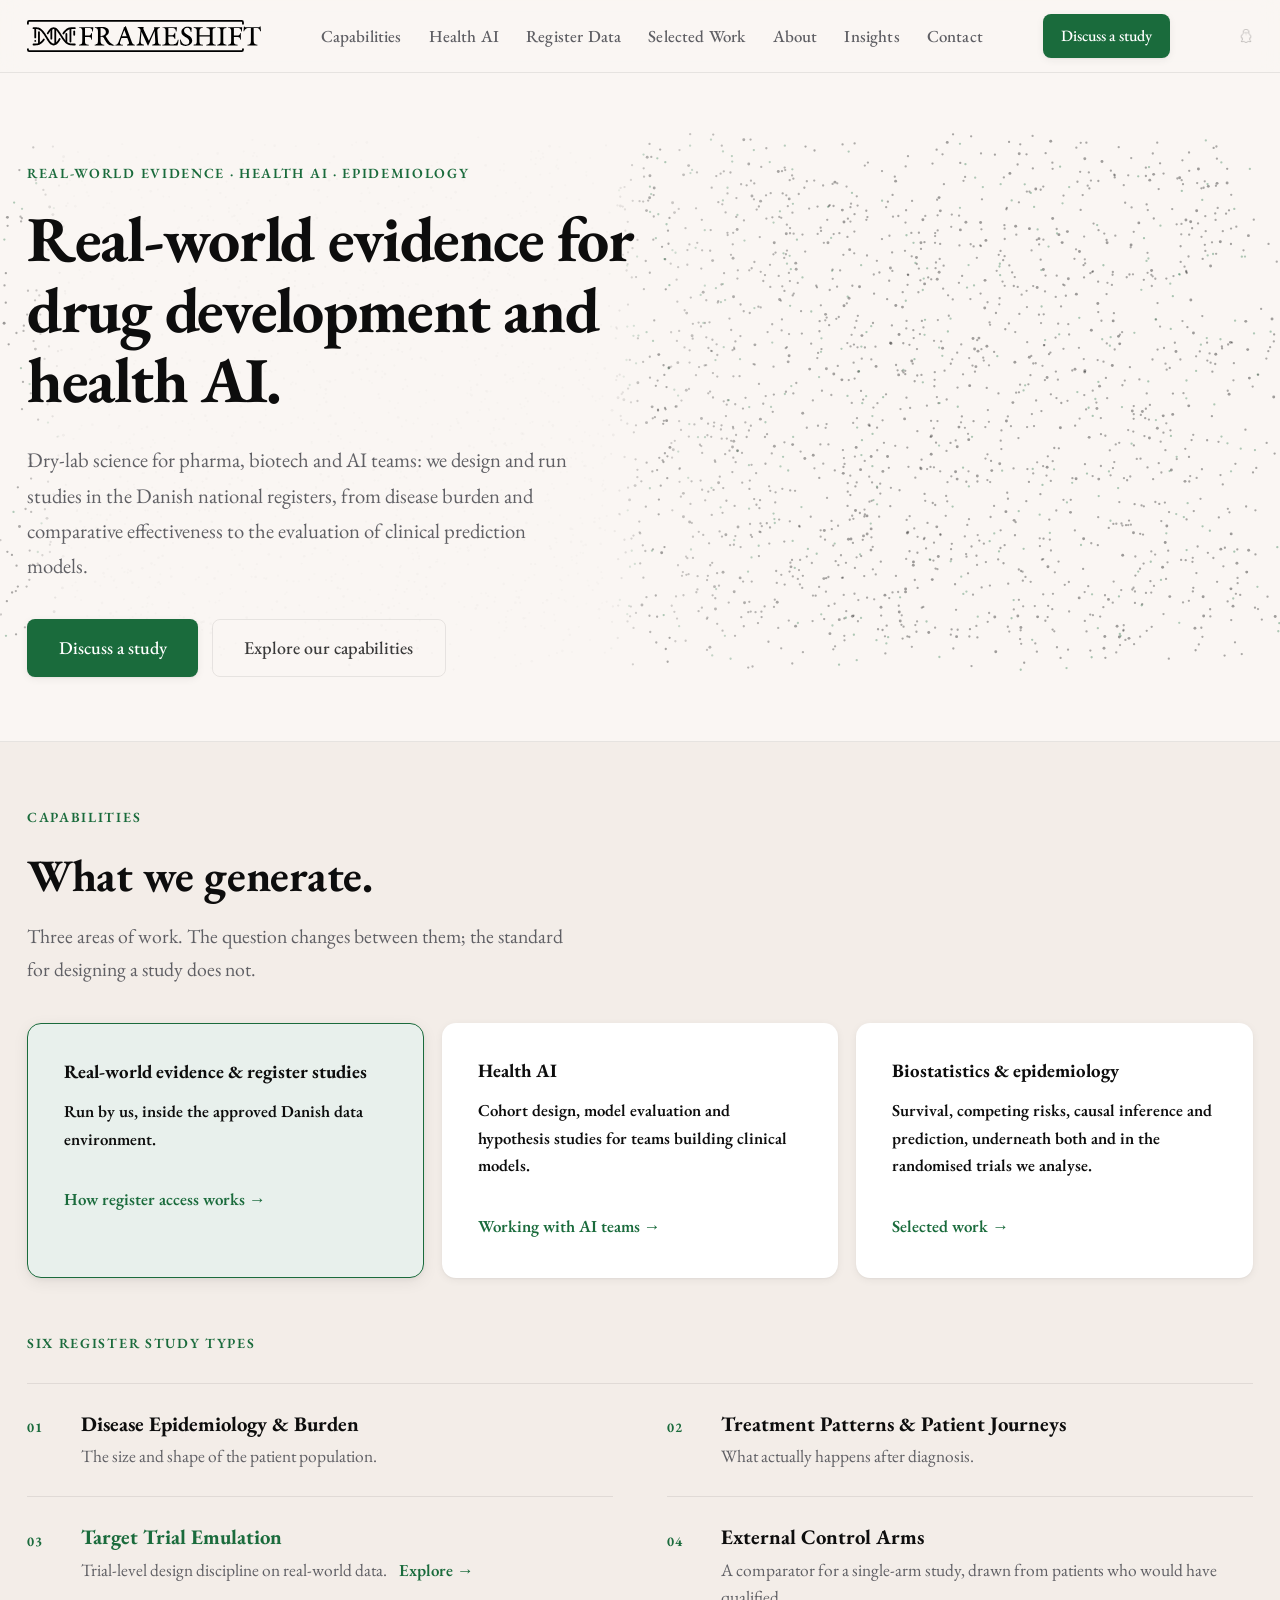
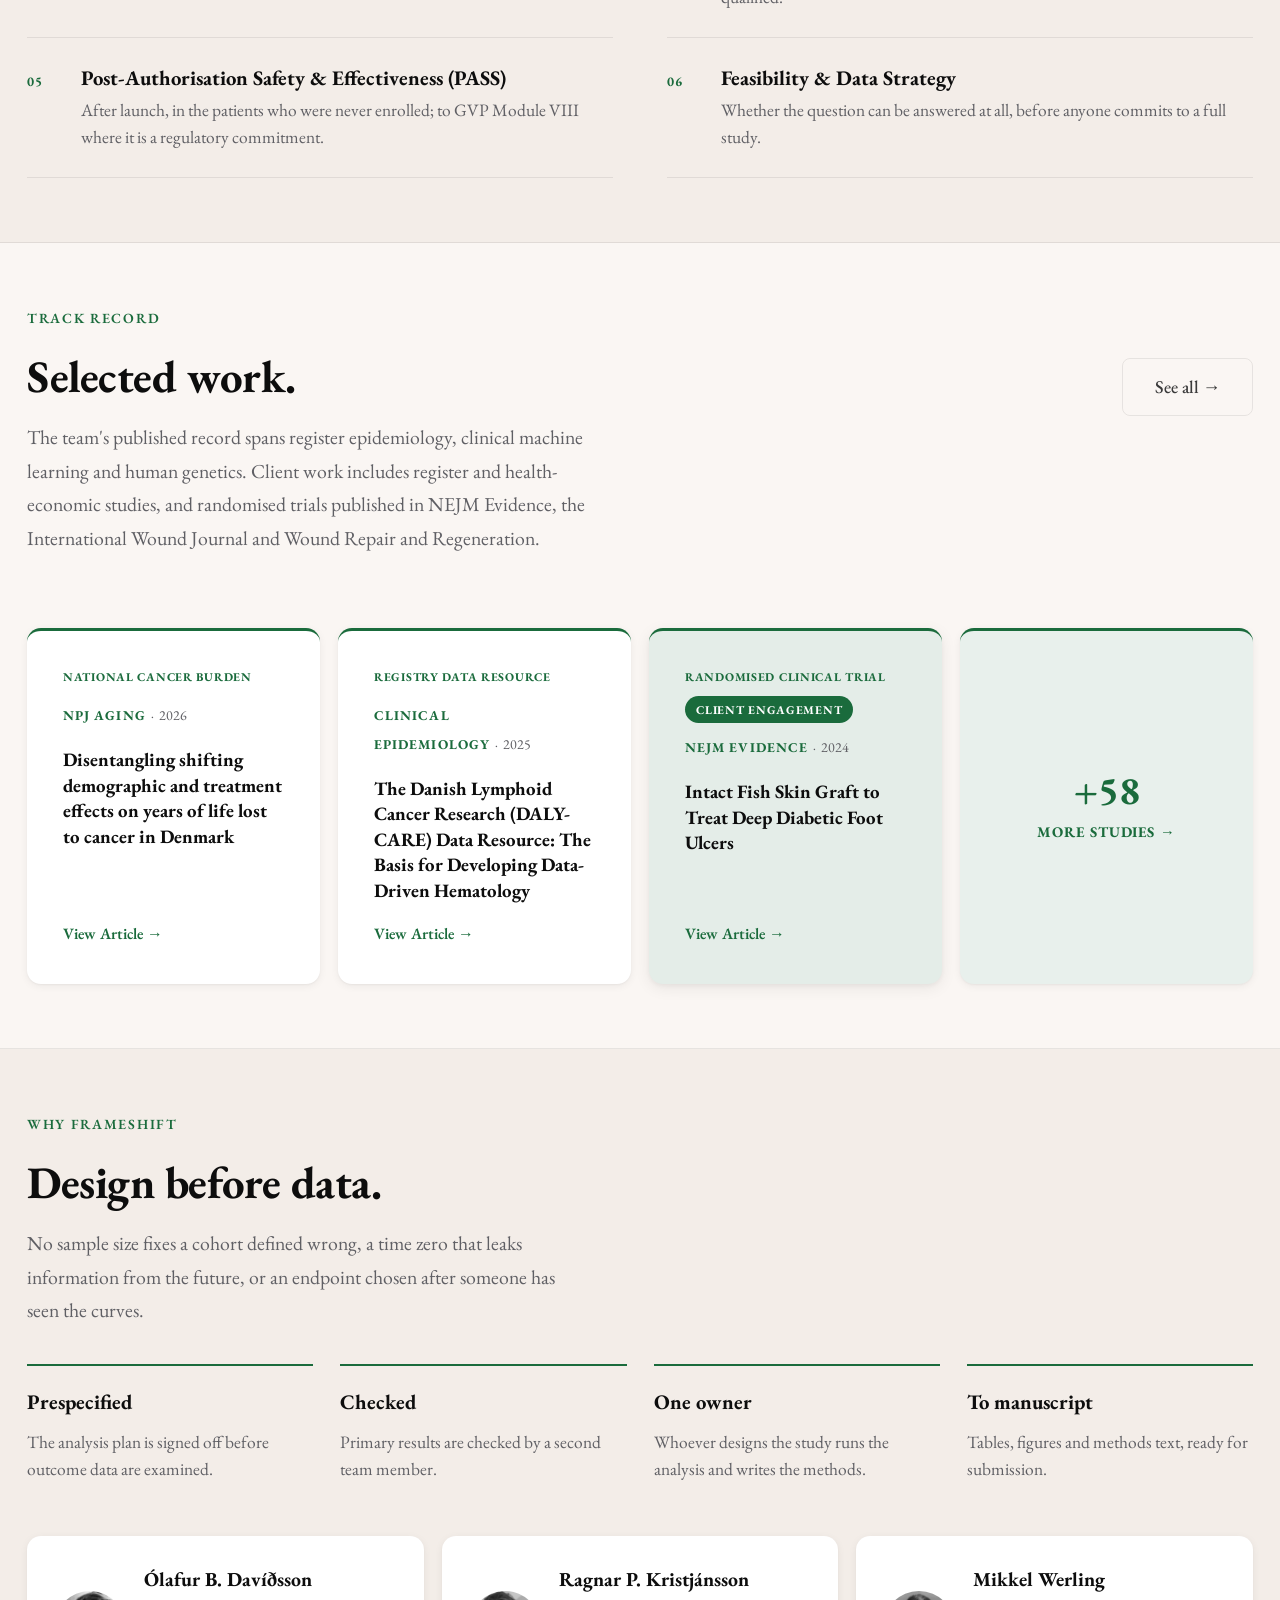
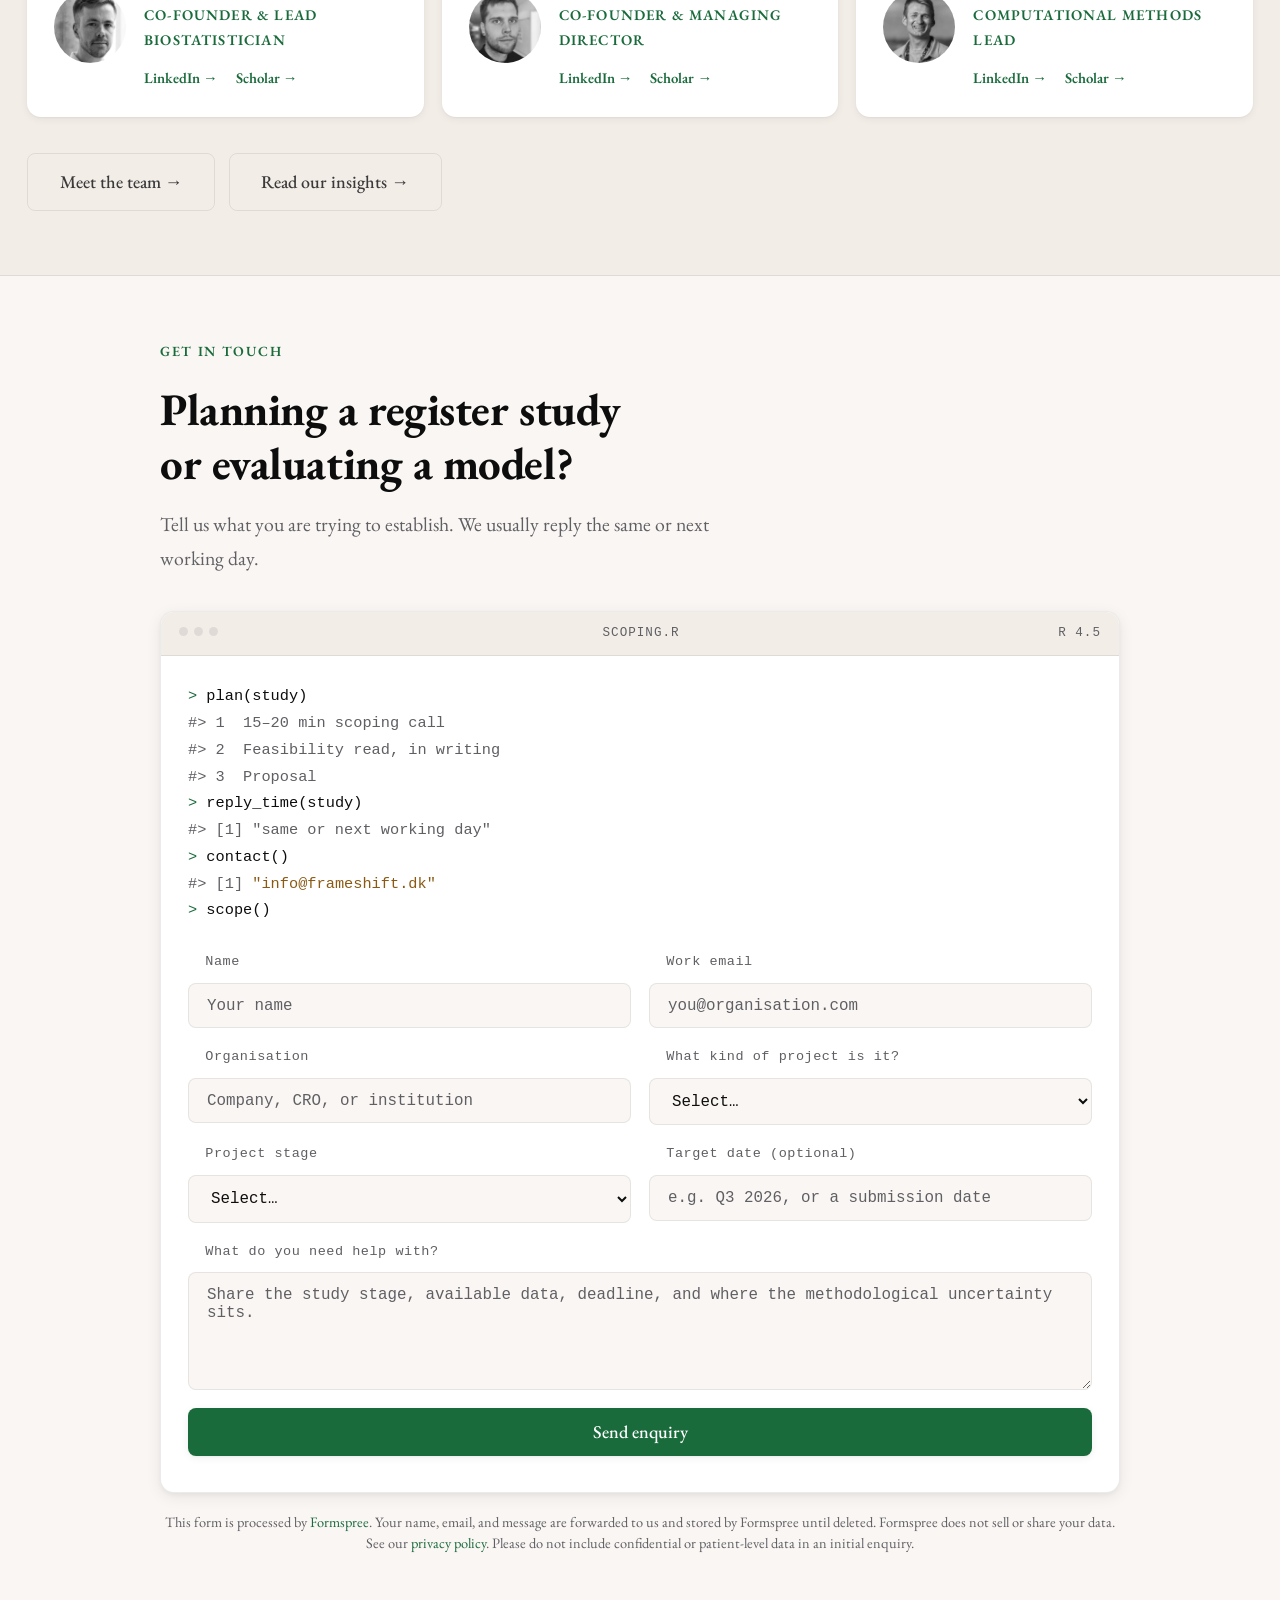
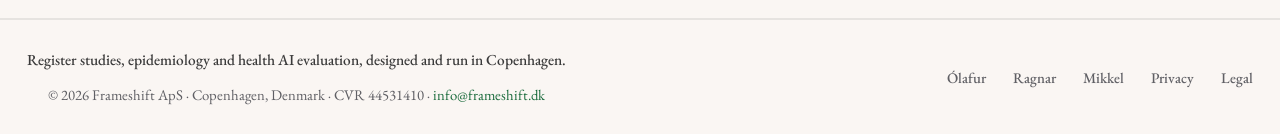
==== commit cd477728: "Reposition around real-world evidence and health AI Lead the homepage with RWE and health AI, with t" ====
--- a/index.html
+++ b/index.html
@@ -3,21 +3,21 @@
 <head>
 <meta charset="UTF-8">
 <meta name="viewport" content="width=device-width, initial-scale=1.0">
-<meta name="description" content="Copenhagen biostatistics consultancy: clinical-trial statistics, real-world evidence from Danish health registries, and epidemiological study design.">
-<title>Biostatistics, Trials & Real-World Evidence | Frameshift</title>
+<meta name="description" content="Copenhagen epidemiology and biostatistics practice: real-world evidence from Danish national registers, and cohort design and model evaluation for health AI teams.">
+<title>Danish Real-World Evidence & Health AI | Frameshift</title>
 <link rel="canonical" href="https://frameshift.dk/">
 <link rel="stylesheet" href="styles.css">
 <link rel="icon" type="image/x-icon" href="favicon.ico">
 <link rel="icon" type="image/png" sizes="32x32" href="favicon-32.png">
 <link rel="apple-touch-icon" href="apple-touch-icon.png">
-<meta property="og:title" content="Biostatistics, Trials & Real-World Evidence | Frameshift">
-<meta property="og:description" content="Copenhagen biostatistics consultancy: clinical-trial statistics, real-world evidence from Danish health registries, and epidemiological study design.">
+<meta property="og:title" content="Danish Real-World Evidence & Health AI | Frameshift">
+<meta property="og:description" content="Copenhagen epidemiology and biostatistics practice: real-world evidence from Danish national registers, and cohort design and model evaluation for health AI teams.">
 <meta property="og:type" content="website">
 <meta property="og:url" content="https://frameshift.dk/">
 <meta property="og:image" content="https://frameshift.dk/share-1200x630.png">
 <meta property="og:image:width" content="1200">
 <meta property="og:image:height" content="630">
-<meta property="og:image:alt" content="Frameshift: biostatistics and evidence generation, from trials to national registers.">
+<meta property="og:image:alt" content="Frameshift: real-world evidence for drug development and health AI.">
 <meta property="og:site_name" content="Frameshift">
 <meta property="og:locale" content="en_GB">
 <meta name="twitter:card" content="summary_large_image">
@@ -81,7 +81,7 @@
      would stay at opacity:0. Show it all instead. -->
 <noscript><style>.reveal{opacity:1!important;transform:none!important}</style></noscript>
 <!-- ─────────────────────────────────── -->
-<script type="application/ld+json">{"@context":"https://schema.org","@type":"ProfessionalService","@id":"https://frameshift.dk/#organization","name":"Frameshift","legalName":"Frameshift ApS","url":"https://frameshift.dk/","logo":"https://frameshift.dk/logo.webp","image":"https://frameshift.dk/share-1200x630.png","email":"info@frameshift.dk","vatID":"DK44531410","taxID":"44531410","description":"Frameshift is a Copenhagen biostatistics and evidence-generation consultancy: clinical-trial statistics, real-world evidence from Danish health registries, and epidemiological study design.","address":{"@type":"PostalAddress","addressLocality":"Copenhagen","addressCountry":"DK"},"areaServed":[{"@type":"Country","name":"Denmark"},{"@type":"Place","name":"Nordic countries"}],"knowsAbout":["Biostatistics","Clinical trial statistics","Real-world evidence","Target trial emulation","Pharmacoepidemiology","Danish health registries","Epidemiology","Causal inference"],"founder":[{"@type":"Person","name":"Ólafur B. Davíðsson","jobTitle":"Co-Founder & Lead Biostatistician","sameAs":["https://www.linkedin.com/in/olafurbirgir/","https://scholar.google.com/citations?user=dEJX3rcAAAAJ"]},{"@type":"Person","name":"Ragnar P. Kristjánsson","jobTitle":"Co-Founder & Managing Director","sameAs":["https://www.linkedin.com/in/ragnarpk/","https://scholar.google.com/citations?user=UzdcPIMAAAAJ"]}]}</script>
+<script type="application/ld+json">{"@context":"https://schema.org","@type":"ProfessionalService","@id":"https://frameshift.dk/#organization","name":"Frameshift","legalName":"Frameshift ApS","url":"https://frameshift.dk/","logo":"https://frameshift.dk/logo.webp","image":"https://frameshift.dk/share-1200x630.png","email":"info@frameshift.dk","vatID":"DK44531410","taxID":"44531410","description":"Frameshift is a Copenhagen epidemiology and biostatistics practice: real-world evidence from Danish national registers, cohort design and model evaluation for health AI, and clinical-trial statistics.","address":{"@type":"PostalAddress","addressLocality":"Copenhagen","addressCountry":"DK"},"areaServed":[{"@type":"Country","name":"Denmark"},{"@type":"Place","name":"Nordic countries"}],"knowsAbout":["Real-world evidence","Danish health registries","Target trial emulation","Pharmacoepidemiology","Epidemiology","Causal inference","Clinical prediction models","Health AI model evaluation","Biostatistics","Clinical trial statistics"],"founder":[{"@type":"Person","name":"Ólafur B. Davíðsson","jobTitle":"Co-Founder & Lead Biostatistician","sameAs":["https://www.linkedin.com/in/olafurbirgir/","https://scholar.google.com/citations?user=dEJX3rcAAAAJ"]},{"@type":"Person","name":"Ragnar P. Kristjánsson","jobTitle":"Co-Founder & Managing Director","sameAs":["https://www.linkedin.com/in/ragnarpk/","https://scholar.google.com/citations?user=UzdcPIMAAAAJ"]}]}</script>
 </head>
 <body>
 
@@ -94,8 +94,8 @@
       <span></span><span></span><span></span>
     </button>
     <nav class="site-nav" id="site-nav">
-      <a href="#home">Home</a>
       <a href="#services">Capabilities</a>
+      <a href="health-ai/">Health AI</a>
       <a href="registry-data.html">Register Data</a>
       <a href="#research">Selected Work</a>
       <a href="about.html">About</a>
@@ -120,9 +120,9 @@
   </div>
   <div class="container hero-layout">
     <div class="hero-content">
-      <p class="eyebrow">Clinical trials · Real-world evidence · Epidemiology</p>
-      <h1 class="hero-title">Biostatistics and evidence generation, from trials to national registers.</h1>
-      <p class="hero-sub">Dry-lab science for pharma, biotech and research: we design and analyse clinical trials and Danish register studies across the product lifecycle.</p>
+      <p class="eyebrow">Real-world evidence · Health AI · Epidemiology</p>
+      <h1 class="hero-title">Real-world evidence for drug development and health AI.</h1>
+      <p class="hero-sub">Dry-lab science for pharma, biotech and AI teams: we design and run studies in the Danish national registers, from disease burden and comparative effectiveness to the evaluation of clinical prediction models.</p>
       <div class="hero-actions">
         <a href="#contact" class="btn btn--primary">Discuss a study</a>
         <a href="#services" class="btn btn--ghost">Explore our capabilities</a>
@@ -136,21 +136,21 @@
   <div class="container">
     <p class="eyebrow">Capabilities</p>
     <h2 class="section-title">What we generate.</h2>
-    <p class="section-lead">Three areas of work. The data source changes between them; the standard for designing a study does not.</p>
+    <p class="section-lead">Three areas of work. The question changes between them; the standard for designing a study does not.</p>
     <div class="why-grid">
-      <div class="why-card reveal">
-        <h3>Clinical trials</h3>
-        <p class="service-lead">The statistician's half of a trial: design, analysis plan, analysis and reporting.</p>
-        <a class="service-cta" href="#research">Trial work &rarr;</a>
-      </div>
-      <div class="why-card why-card--featured reveal reveal-d1">
+      <div class="why-card why-card--featured reveal">
         <h3>Real-world evidence &amp; register studies</h3>
         <p class="service-lead">Run by us, inside the approved Danish data environment.</p>
         <a class="service-cta" href="registry-data.html">How register access works &rarr;</a>
       </div>
+      <div class="why-card reveal reveal-d1">
+        <h3>Health AI</h3>
+        <p class="service-lead">Cohort design, model evaluation and hypothesis studies for teams building clinical models.</p>
+        <a class="service-cta" href="health-ai/">Working with AI teams &rarr;</a>
+      </div>
       <div class="why-card reveal reveal-d2">
         <h3>Biostatistics &amp; epidemiology</h3>
-        <p class="service-lead">Survival, competing risks, causal inference and prediction, underneath both.</p>
+        <p class="service-lead">Survival, competing risks, causal inference and prediction, underneath both and in the randomised trials we analyse.</p>
         <a class="service-cta" href="#research">Selected work &rarr;</a>
       </div>
     </div>
@@ -175,13 +175,29 @@
     <div class="section-header-row">
       <div>
         <h2 class="section-title">Selected work.</h2>
-        <p class="section-lead">Our client work includes randomised trials published in NEJM Evidence, the International Wound Journal and Wound Repair and Regeneration, as well as register and health-economic studies. The team's own record spans human genetics, register epidemiology and clinical trials.</p>
+        <p class="section-lead">The team's published record spans register epidemiology, clinical machine learning and human genetics. Client work includes register and health-economic studies, and randomised trials published in NEJM Evidence, the International Wound Journal and Wound Repair and Regeneration.</p>
       </div>
       <a href="selected-work.html" class="btn btn--ghost btn--see-all">See all &rarr;</a>
     </div>
 
     <div class="research-grid research-grid--home">
-        <div class="research-card research-card--engagement reveal">
+        <div class="research-card reveal">
+          <div class="research-meta">
+            <div class="research-venue"><span class="research-journal">npj Aging</span><span class="research-year">2026</span></div>
+            <span class="research-type">National cancer burden</span>
+          </div>
+          <h3 class="research-title">Disentangling shifting demographic and treatment effects on years of life lost to cancer in Denmark</h3>
+          <a class="research-link" href="https://doi.org/10.1038/s41514-026-00420-7" target="_blank" rel="noopener">View Article →</a>
+        </div>
+        <div class="research-card reveal reveal-d1">
+          <div class="research-meta">
+            <div class="research-venue"><span class="research-journal">Clinical Epidemiology</span><span class="research-year">2025</span></div>
+            <span class="research-type">Registry data resource</span>
+          </div>
+          <h3 class="research-title">The Danish Lymphoid Cancer Research (DALY-CARE) Data Resource: The Basis for Developing Data-Driven Hematology</h3>
+          <a class="research-link" href="https://doi.org/10.2147/CLEP.S479672" target="_blank" rel="noopener">View Article →</a>
+        </div>
+        <div class="research-card research-card--engagement reveal reveal-d2">
           <div class="research-meta">
             <div class="research-venue"><span class="research-journal">NEJM Evidence</span><span class="research-year">2024</span></div>
             <span class="research-type">Randomised clinical trial</span>
@@ -189,22 +205,6 @@
           </div>
           <h3 class="research-title">Intact Fish Skin Graft to Treat Deep Diabetic Foot Ulcers</h3>
           <a class="research-link" href="https://doi.org/10.1056/EVIDoa2400171" target="_blank" rel="noopener">View Article →</a>
-        </div>
-        <div class="research-card reveal reveal-d1">
-          <div class="research-meta">
-            <div class="research-venue"><span class="research-journal">Clinical Epidemiology</span><span class="research-year">2025</span></div>
-            <span class="research-type">Registry data resource</span>
-          </div>
-          <h3 class="research-title">The Danish Lymphoid Cancer Research (DALY-CARE) Data Resource: The Basis for Developing Data-Driven Hematology</h3>
-          <a class="research-link" href="https://doi.org/10.2147/CLEP.S479672" target="_blank" rel="noopener">View Article →</a>
-        </div>
-        <div class="research-card reveal reveal-d2">
-          <div class="research-meta">
-            <div class="research-venue"><span class="research-journal">npj Aging</span><span class="research-year">2026</span></div>
-            <span class="research-type">National cancer burden</span>
-          </div>
-          <h3 class="research-title">Disentangling shifting demographic and treatment effects on years of life lost to cancer in Denmark</h3>
-          <a class="research-link" href="https://doi.org/10.1038/s41514-026-00420-7" target="_blank" rel="noopener">View Article →</a>
         </div>
         <a class="research-card research-card--more reveal reveal-d3" href="selected-work.html">
           <span class="more-count">+54</span>
@@ -273,7 +273,7 @@
 <section id="contact" class="section">
   <div class="container container--wide">
     <p class="eyebrow">Get in touch</p>
-    <h2 class="section-title">Planning a trial<br>or a register study?</h2>
+    <h2 class="section-title">Planning a register study<br>or evaluating a model?</h2>
     <p class="section-lead">Tell us what you are trying to establish. We usually reply the same or next working day.</p>
     <div class="term">
       <div class="term-bar" aria-hidden="true"><span class="term-dots"><i></i><i></i><i></i></span><span>scoping.R</span><span>R 4.5</span></div>
@@ -304,11 +304,12 @@
               <input type="text" id="organisation" name="organisation" placeholder="Company, CRO, or institution">
             </div>
             <div class="form-group">
-              <label for="project-type">What are you looking to study?</label>
+              <label for="project-type">What kind of project is it?</label>
               <select id="project-type" name="project-type">
                 <option value="" selected disabled>Select…</option>
                 <option>Register or real-world evidence study (incl. PASS)</option>
                 <option>Feasibility assessment</option>
+                <option>Health AI: model evaluation or development</option>
                 <option>Clinical trial design or analysis</option>
                 <option>Analysis of my own dataset</option>
                 <option>Other</option>
@@ -347,7 +348,7 @@
 <footer class="site-footer">
   <div class="container footer-inner">
     <div class="footer-left">
-      <p class="footer-tagline">Trial statistics, register studies and epidemiology, designed and run in Copenhagen.</p>
+      <p class="footer-tagline">Register studies, epidemiology and health AI evaluation, designed and run in Copenhagen.</p>
       <p>© 2026 Frameshift ApS · Copenhagen, Denmark · CVR 44531410 · <a href="mailto:info@frameshift.dk">info@frameshift.dk</a></p>
     </div>
     <div class="footer-links">
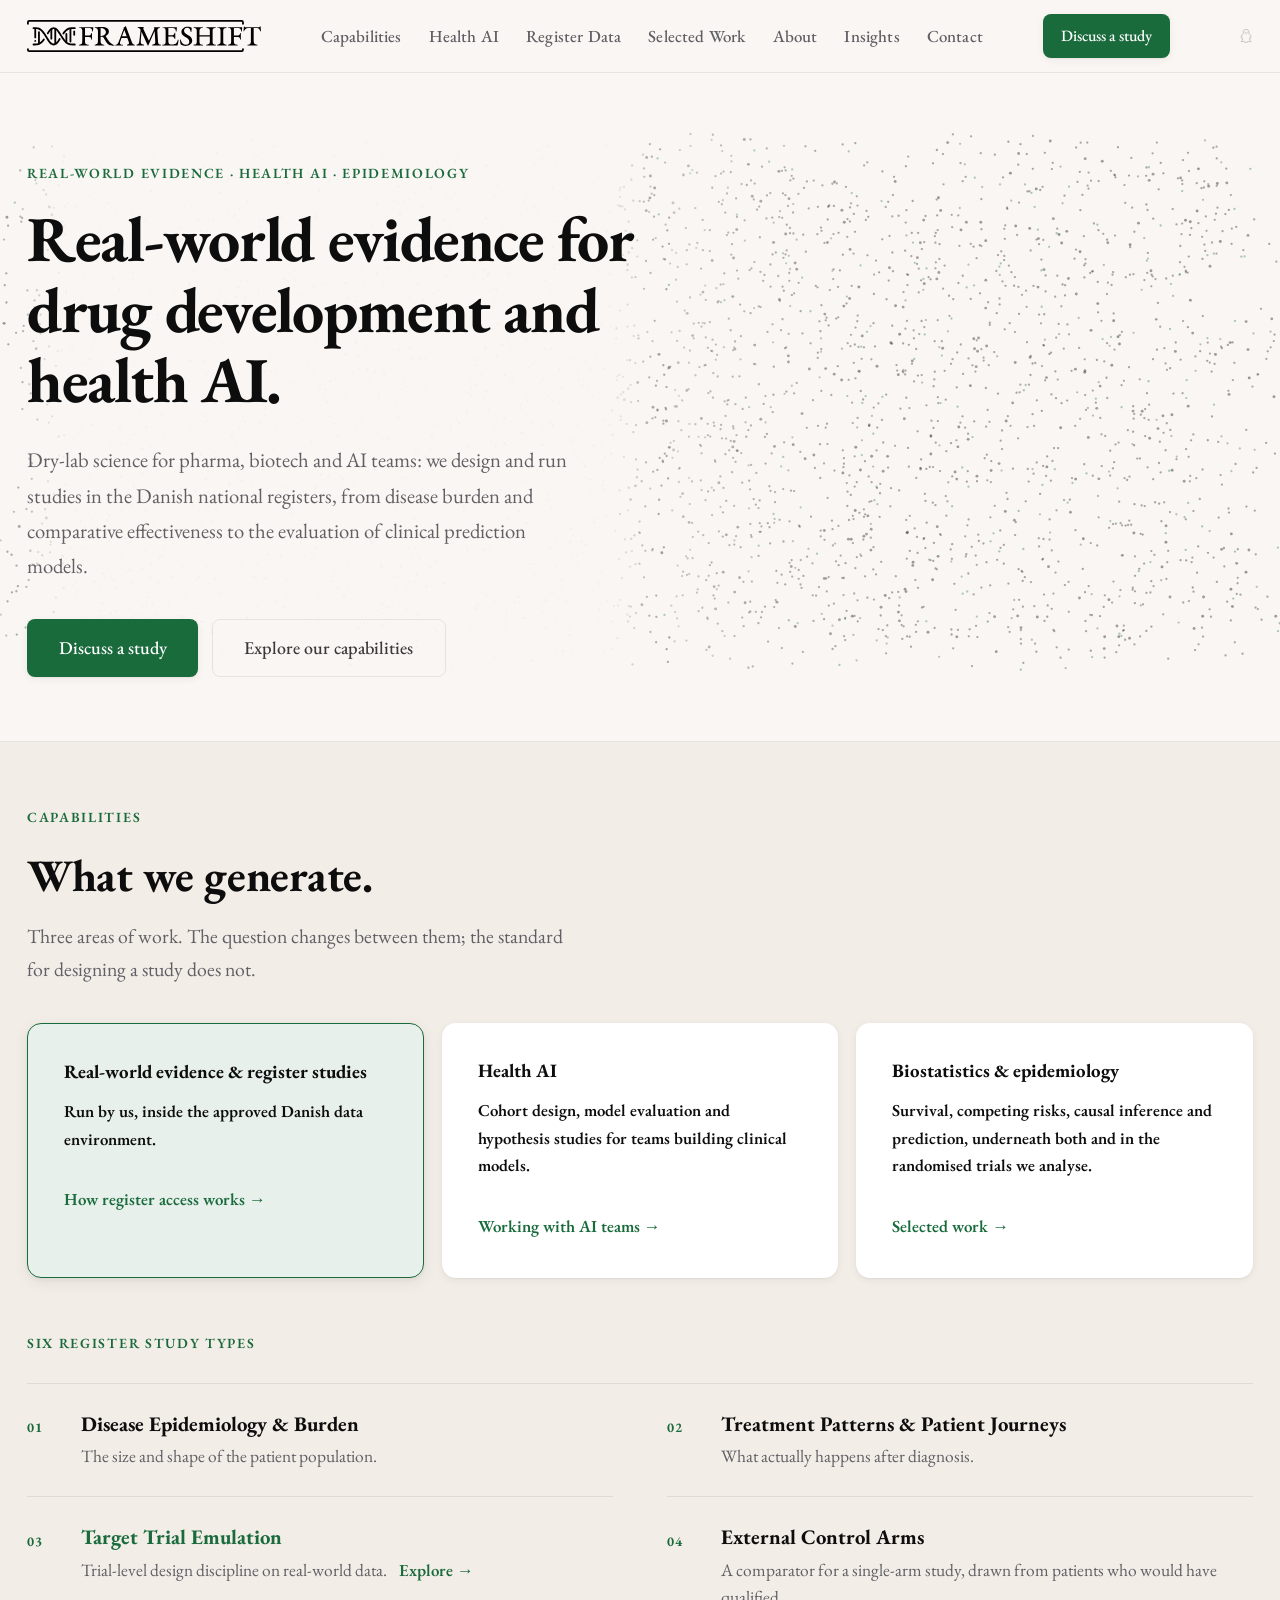
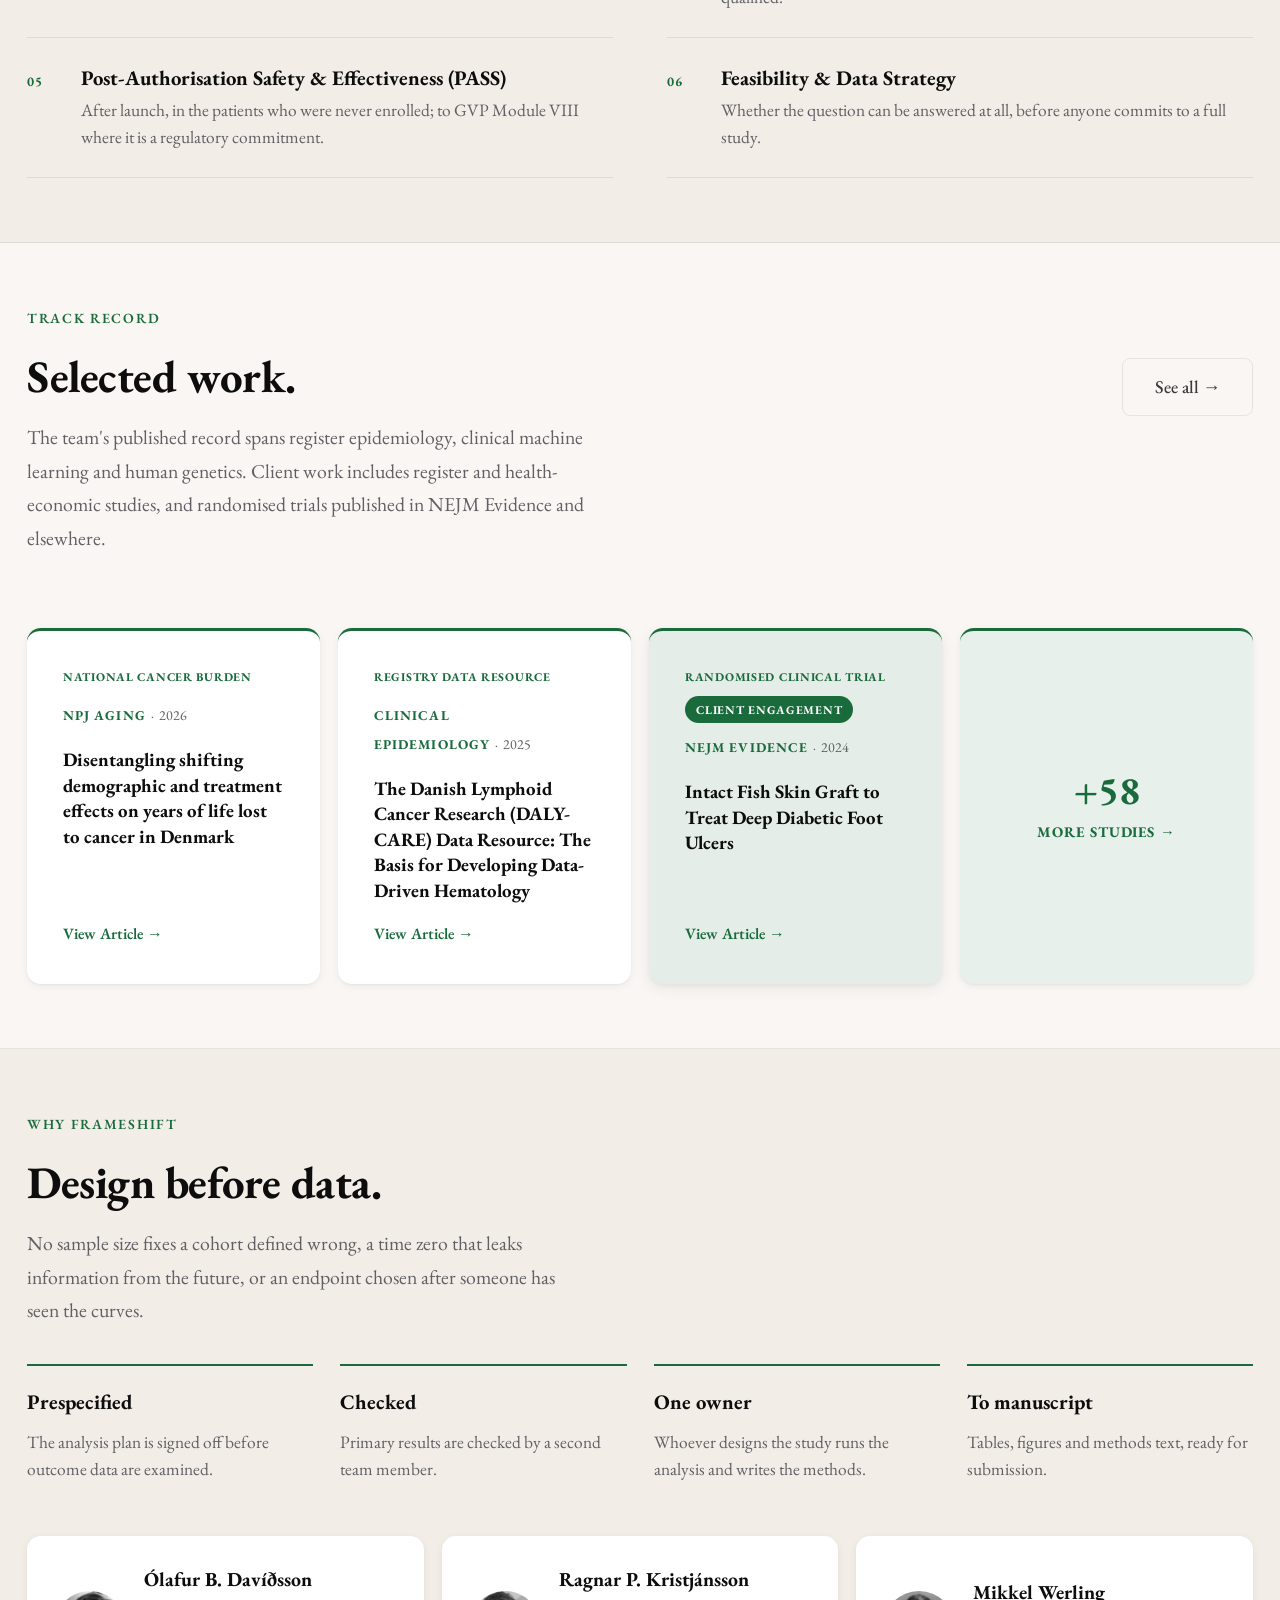
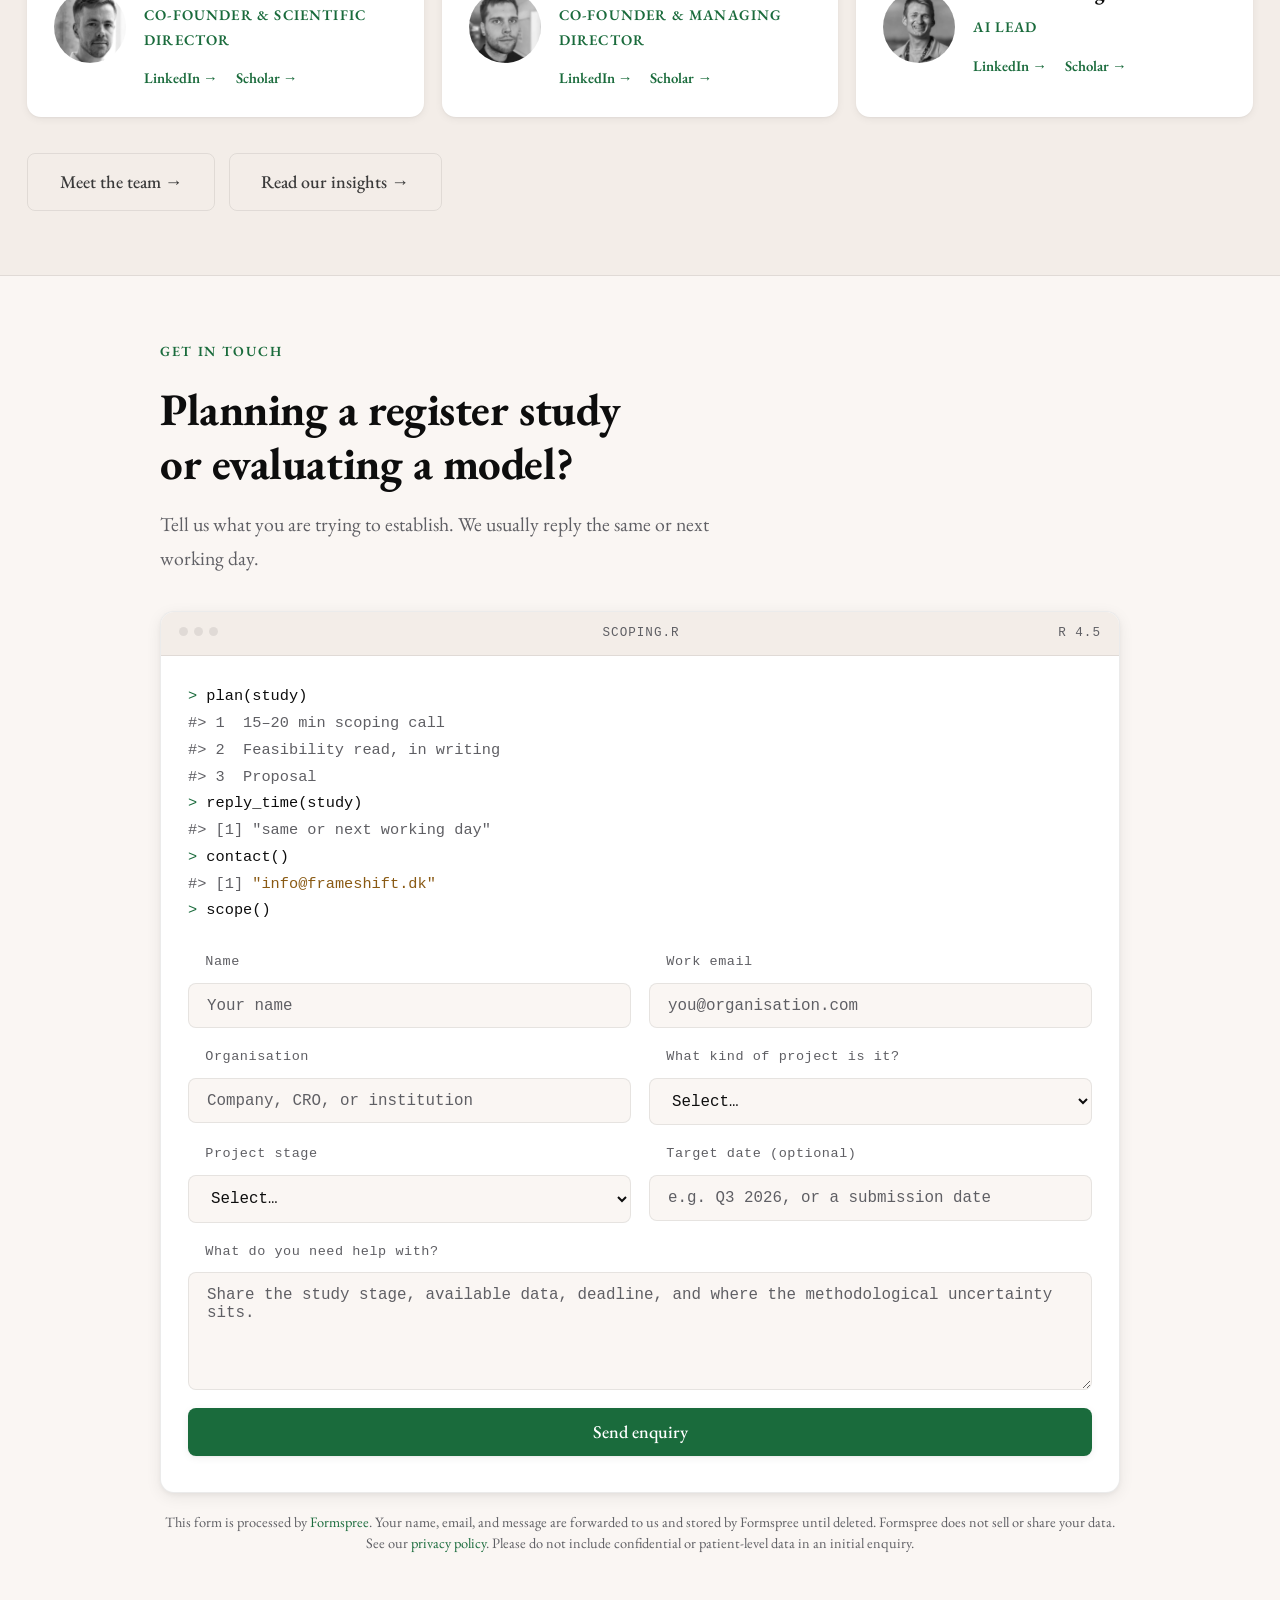
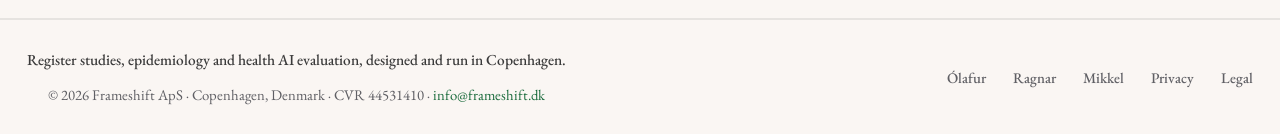
==== commit da8d360b: "Trim dense copy and update team titles Break up the heaviest text blocks on the Health AI, register-" ====
--- a/index.html
+++ b/index.html
@@ -81,7 +81,7 @@
      would stay at opacity:0. Show it all instead. -->
 <noscript><style>.reveal{opacity:1!important;transform:none!important}</style></noscript>
 <!-- ─────────────────────────────────── -->
-<script type="application/ld+json">{"@context":"https://schema.org","@type":"ProfessionalService","@id":"https://frameshift.dk/#organization","name":"Frameshift","legalName":"Frameshift ApS","url":"https://frameshift.dk/","logo":"https://frameshift.dk/logo.webp","image":"https://frameshift.dk/share-1200x630.png","email":"info@frameshift.dk","vatID":"DK44531410","taxID":"44531410","description":"Frameshift is a Copenhagen epidemiology and biostatistics practice: real-world evidence from Danish national registers, cohort design and model evaluation for health AI, and clinical-trial statistics.","address":{"@type":"PostalAddress","addressLocality":"Copenhagen","addressCountry":"DK"},"areaServed":[{"@type":"Country","name":"Denmark"},{"@type":"Place","name":"Nordic countries"}],"knowsAbout":["Real-world evidence","Danish health registries","Target trial emulation","Pharmacoepidemiology","Epidemiology","Causal inference","Clinical prediction models","Health AI model evaluation","Biostatistics","Clinical trial statistics"],"founder":[{"@type":"Person","name":"Ólafur B. Davíðsson","jobTitle":"Co-Founder & Lead Biostatistician","sameAs":["https://www.linkedin.com/in/olafurbirgir/","https://scholar.google.com/citations?user=dEJX3rcAAAAJ"]},{"@type":"Person","name":"Ragnar P. Kristjánsson","jobTitle":"Co-Founder & Managing Director","sameAs":["https://www.linkedin.com/in/ragnarpk/","https://scholar.google.com/citations?user=UzdcPIMAAAAJ"]}]}</script>
+<script type="application/ld+json">{"@context":"https://schema.org","@type":"ProfessionalService","@id":"https://frameshift.dk/#organization","name":"Frameshift","legalName":"Frameshift ApS","url":"https://frameshift.dk/","logo":"https://frameshift.dk/logo.webp","image":"https://frameshift.dk/share-1200x630.png","email":"info@frameshift.dk","vatID":"DK44531410","taxID":"44531410","description":"Frameshift is a Copenhagen epidemiology and biostatistics practice: real-world evidence from Danish national registers, cohort design and model evaluation for health AI, and clinical-trial statistics.","address":{"@type":"PostalAddress","addressLocality":"Copenhagen","addressCountry":"DK"},"areaServed":[{"@type":"Country","name":"Denmark"},{"@type":"Place","name":"Nordic countries"}],"knowsAbout":["Real-world evidence","Danish health registries","Target trial emulation","Pharmacoepidemiology","Epidemiology","Causal inference","Clinical prediction models","Health AI model evaluation","Biostatistics","Clinical trial statistics"],"founder":[{"@type":"Person","name":"Ólafur B. Davíðsson","jobTitle":"Co-Founder & Scientific Director","sameAs":["https://www.linkedin.com/in/olafurbirgir/","https://scholar.google.com/citations?user=dEJX3rcAAAAJ"]},{"@type":"Person","name":"Ragnar P. Kristjánsson","jobTitle":"Co-Founder & Managing Director","sameAs":["https://www.linkedin.com/in/ragnarpk/","https://scholar.google.com/citations?user=UzdcPIMAAAAJ"]}]}</script>
 </head>
 <body>
 
@@ -175,7 +175,7 @@
     <div class="section-header-row">
       <div>
         <h2 class="section-title">Selected work.</h2>
-        <p class="section-lead">The team's published record spans register epidemiology, clinical machine learning and human genetics. Client work includes register and health-economic studies, and randomised trials published in NEJM Evidence, the International Wound Journal and Wound Repair and Regeneration.</p>
+        <p class="section-lead">The team's published record spans register epidemiology, clinical machine learning and human genetics. Client work includes register and health-economic studies, and randomised trials published in NEJM Evidence and elsewhere.</p>
       </div>
       <a href="selected-work.html" class="btn btn--ghost btn--see-all">See all &rarr;</a>
     </div>
@@ -231,7 +231,7 @@
         <img class="team-avatar" loading="lazy" src="team-olafur.webp" alt="Ólafur B. Davíðsson">
         <div class="team-info">
           <h3>Ólafur B. Davíðsson</h3>
-          <span class="team-role">Co-Founder &amp; Lead Biostatistician</span>
+          <span class="team-role">Co-Founder &amp; Scientific Director</span>
           <div class="team-links">
             <a class="team-linkedin" href="https://www.linkedin.com/in/olafurbirgir/" target="_blank" rel="noopener">LinkedIn →</a>
             <a class="team-linkedin" href="https://scholar.google.com/citations?user=dEJX3rcAAAAJ" target="_blank" rel="noopener">Scholar →</a>
@@ -253,7 +253,7 @@
         <img class="team-avatar" loading="lazy" src="team-mikkel.webp" alt="Mikkel Werling">
         <div class="team-info">
           <h3>Mikkel Werling</h3>
-          <span class="team-role">Computational Methods Lead</span>
+          <span class="team-role">AI Lead</span>
           <div class="team-links">
             <a class="team-linkedin" href="https://www.linkedin.com/in/mikkel-werling-a200202ba/" target="_blank" rel="noopener">LinkedIn →</a>
             <a class="team-linkedin" href="https://scholar.google.com/citations?user=K4Uw3h0AAAAJ" target="_blank" rel="noopener">Scholar →</a>
